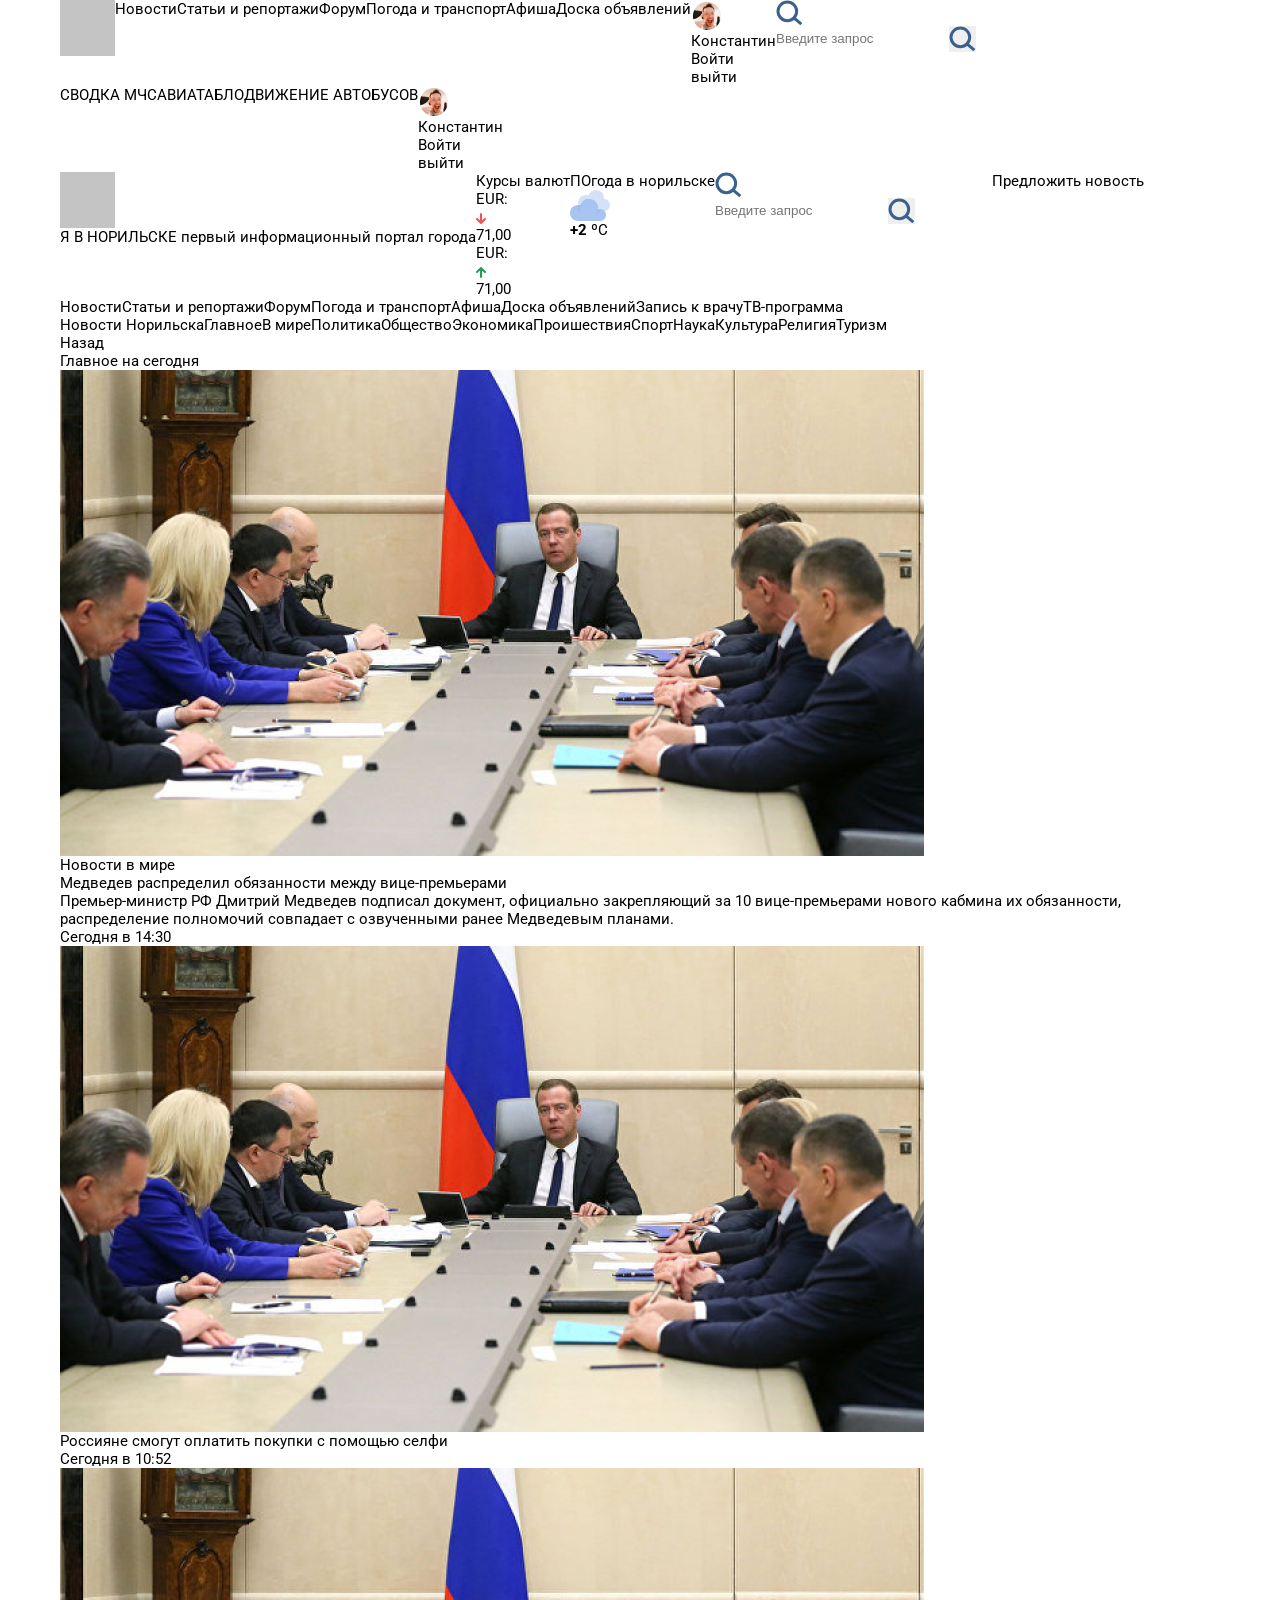
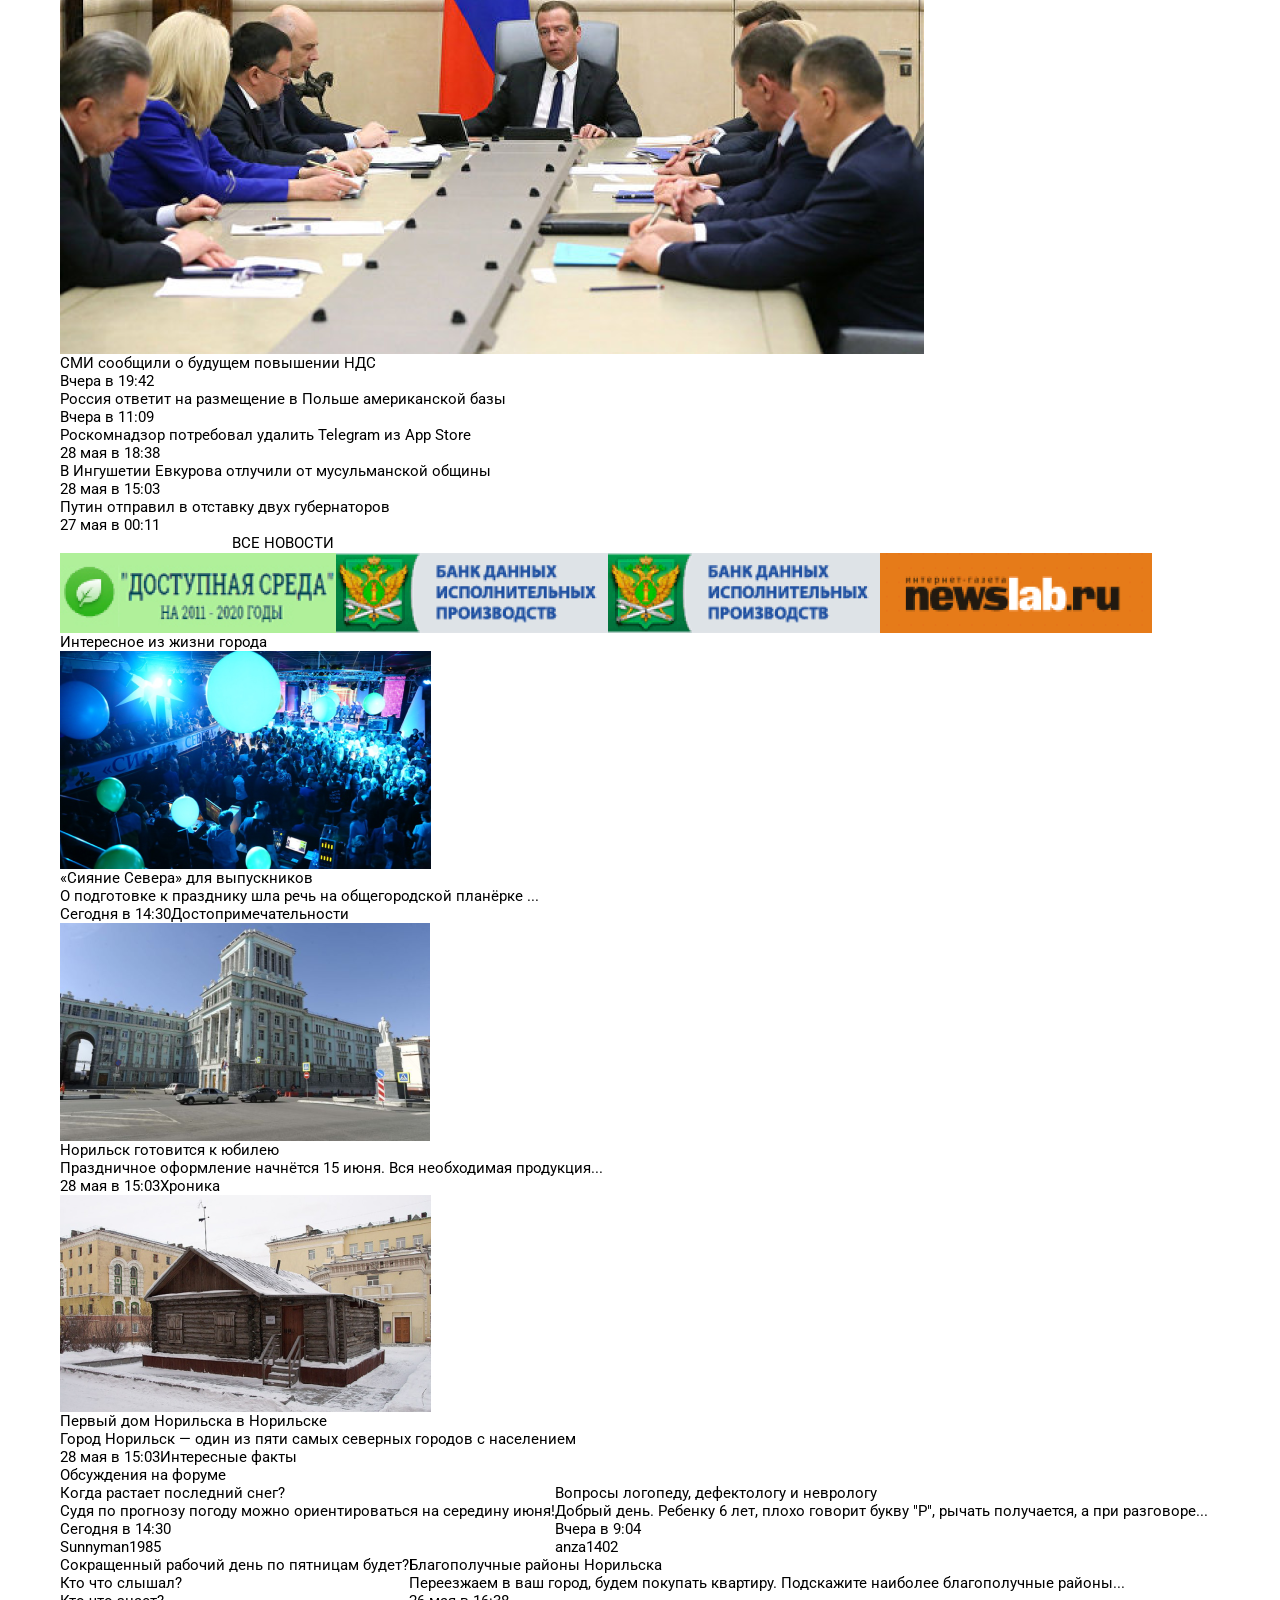
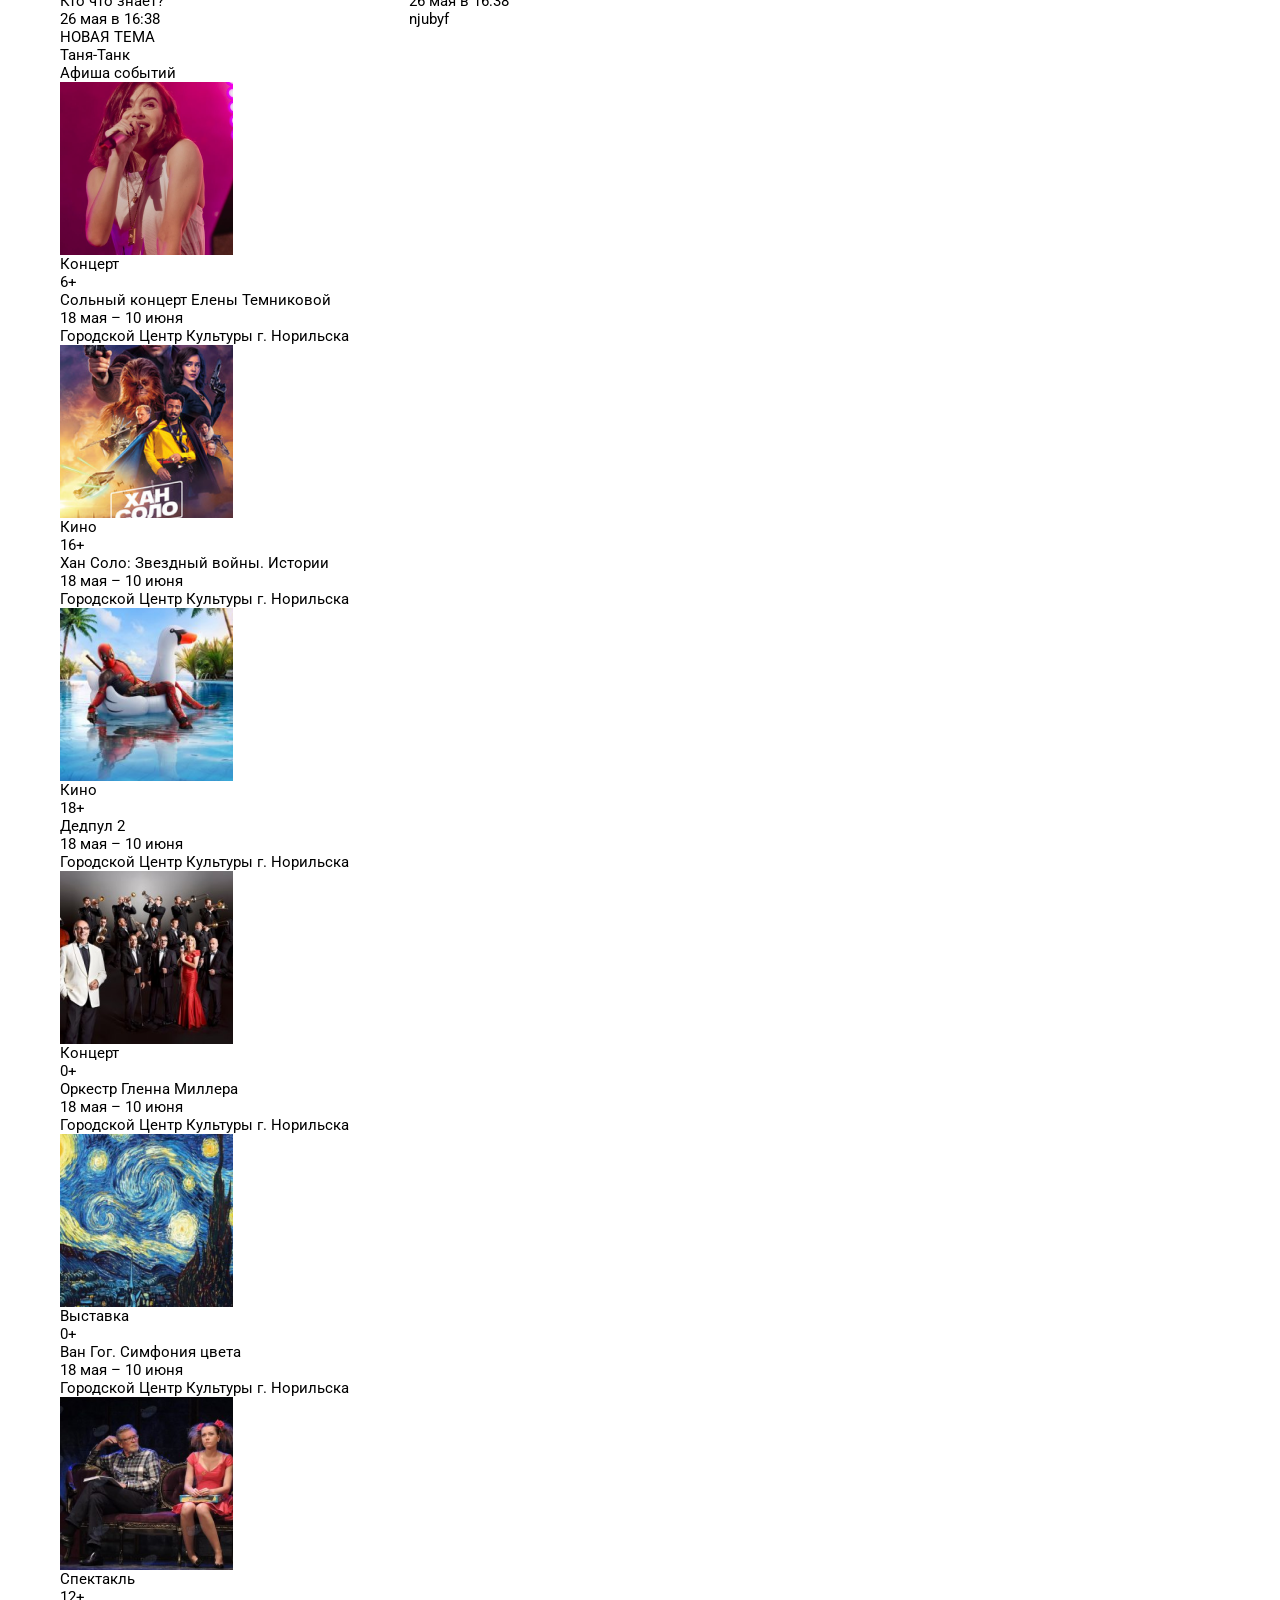
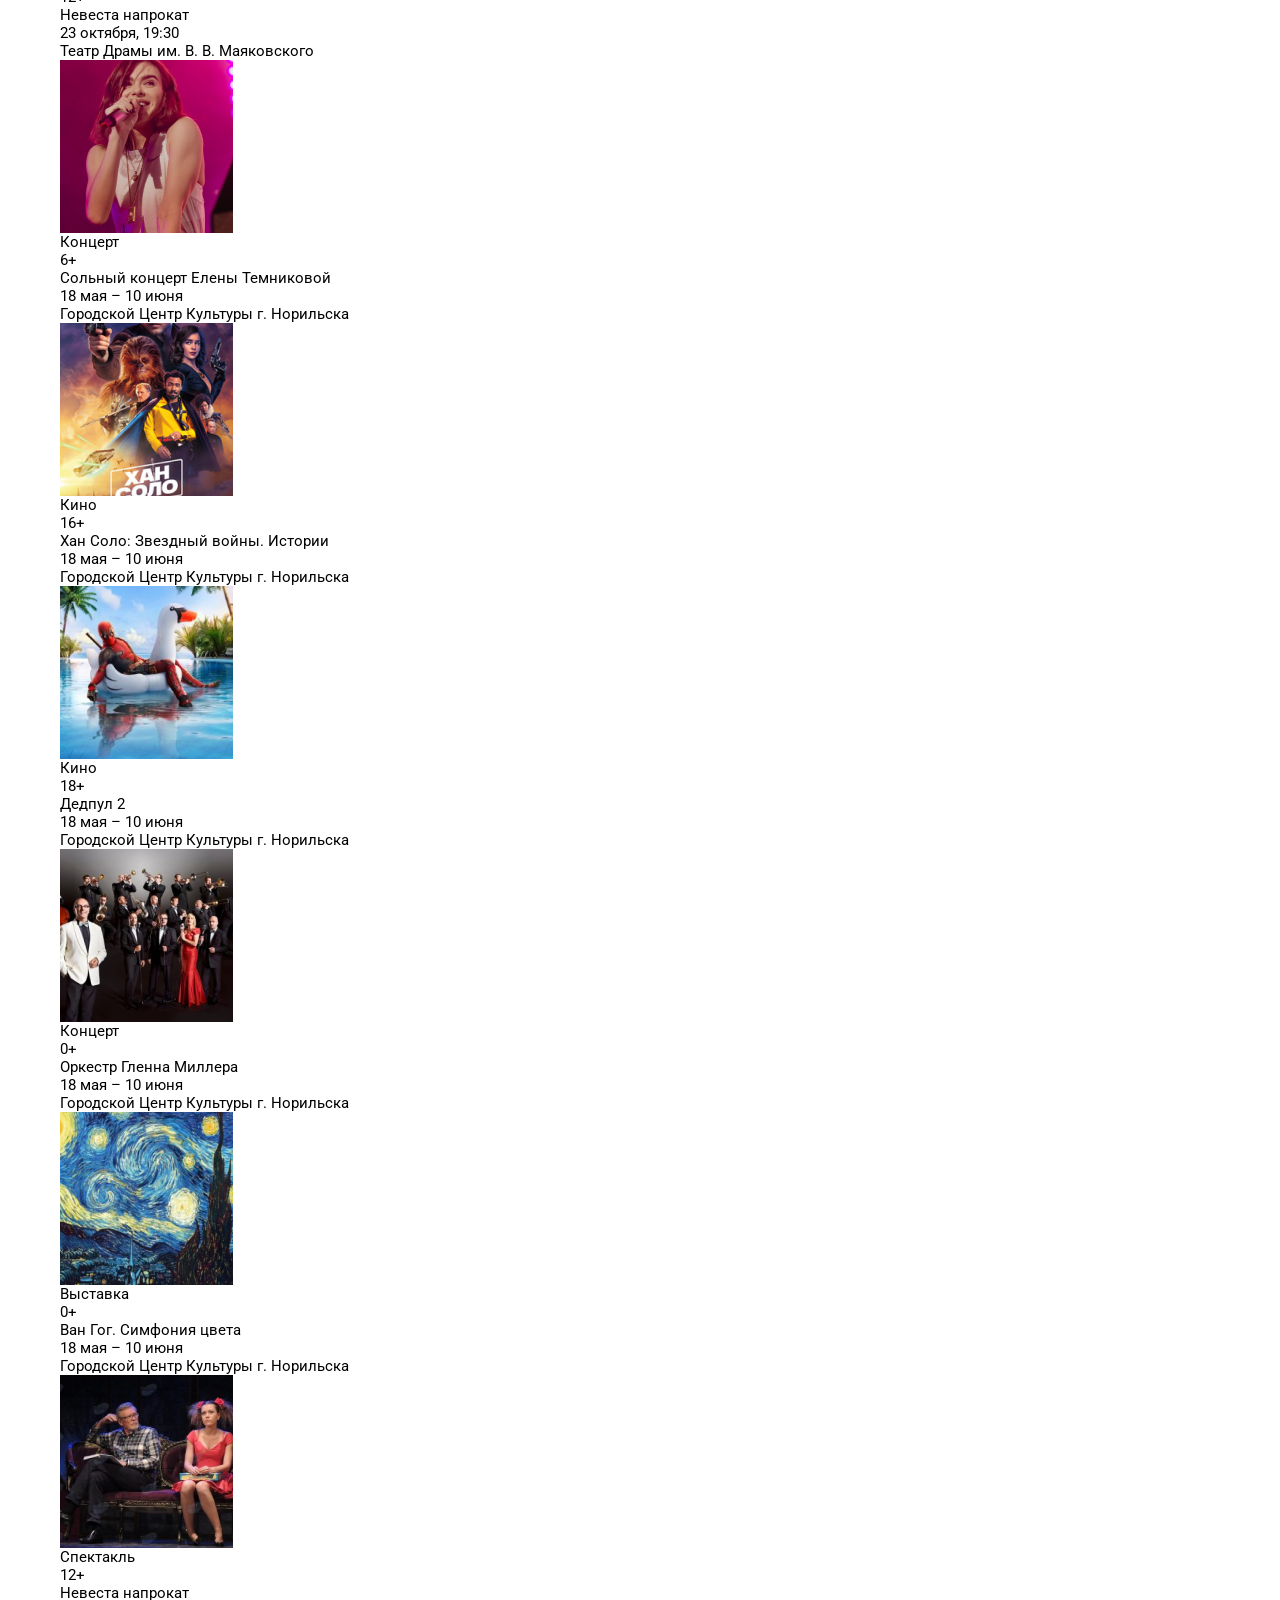
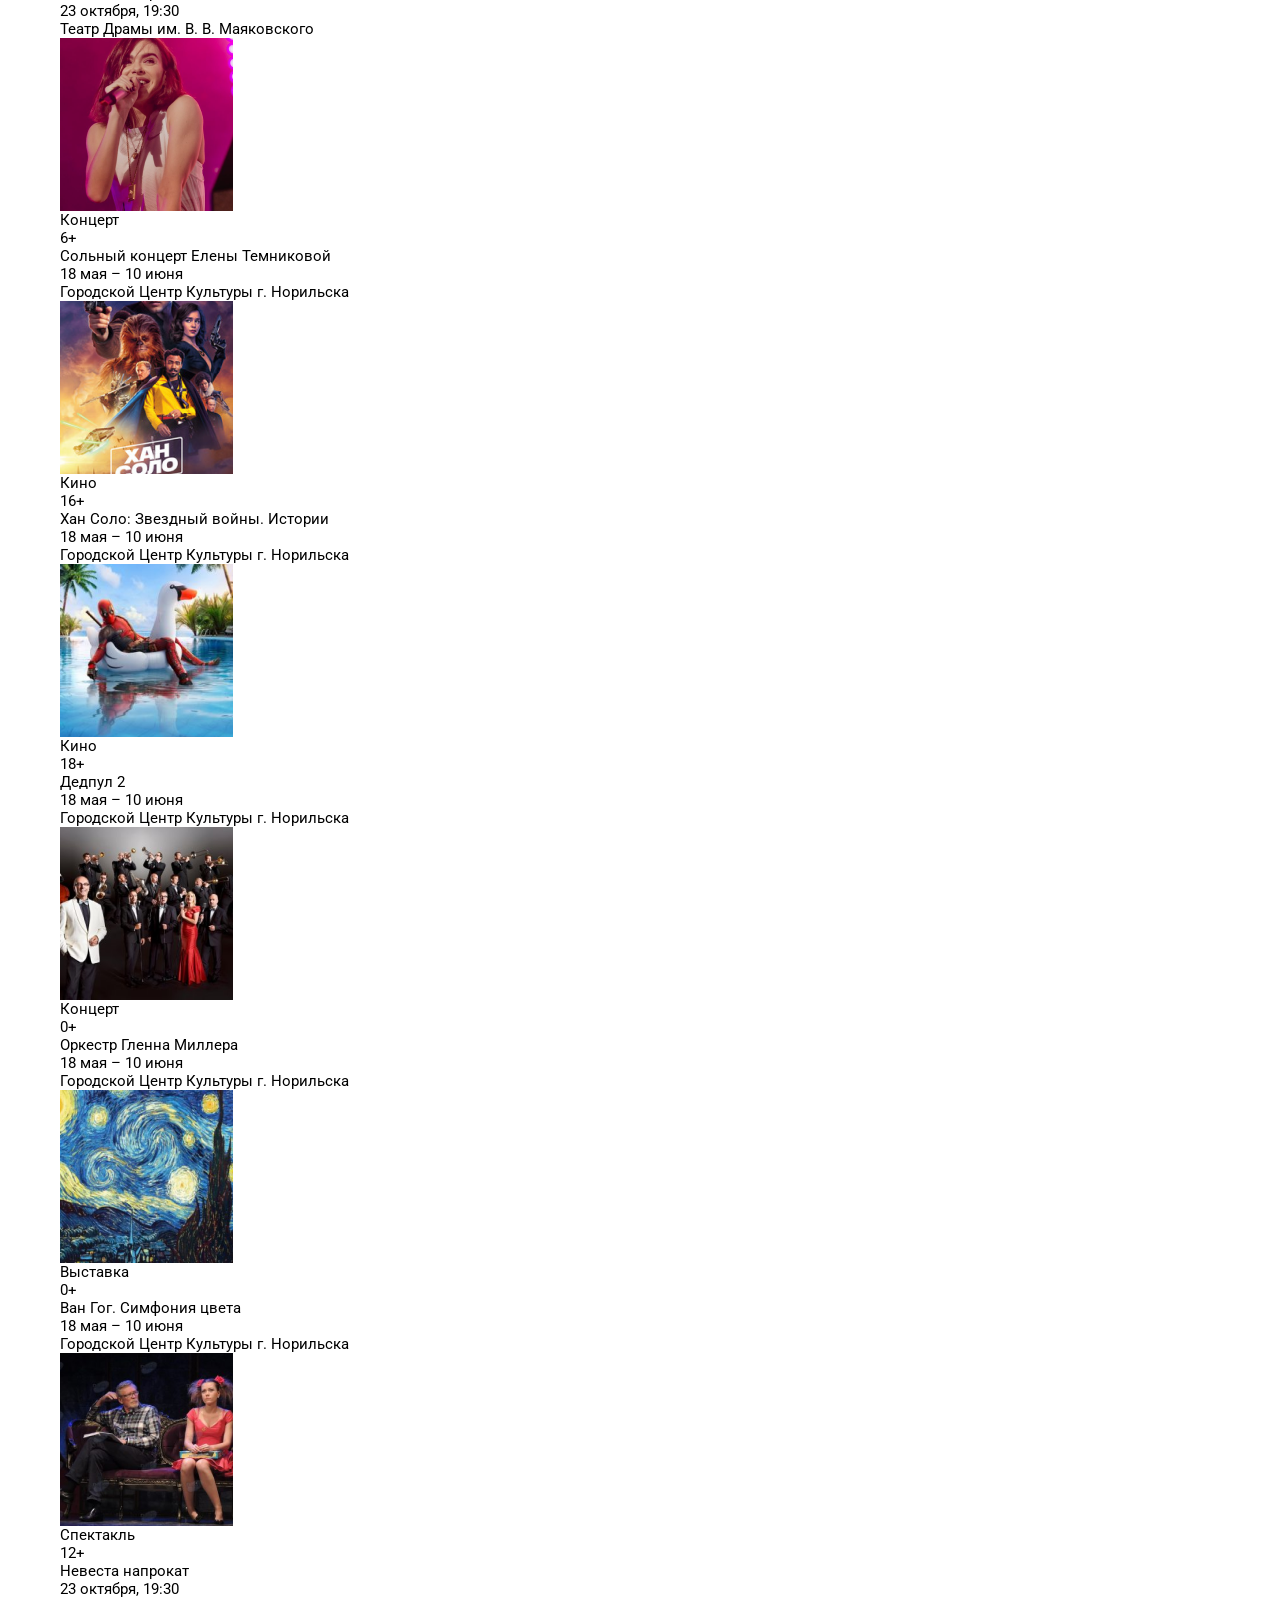
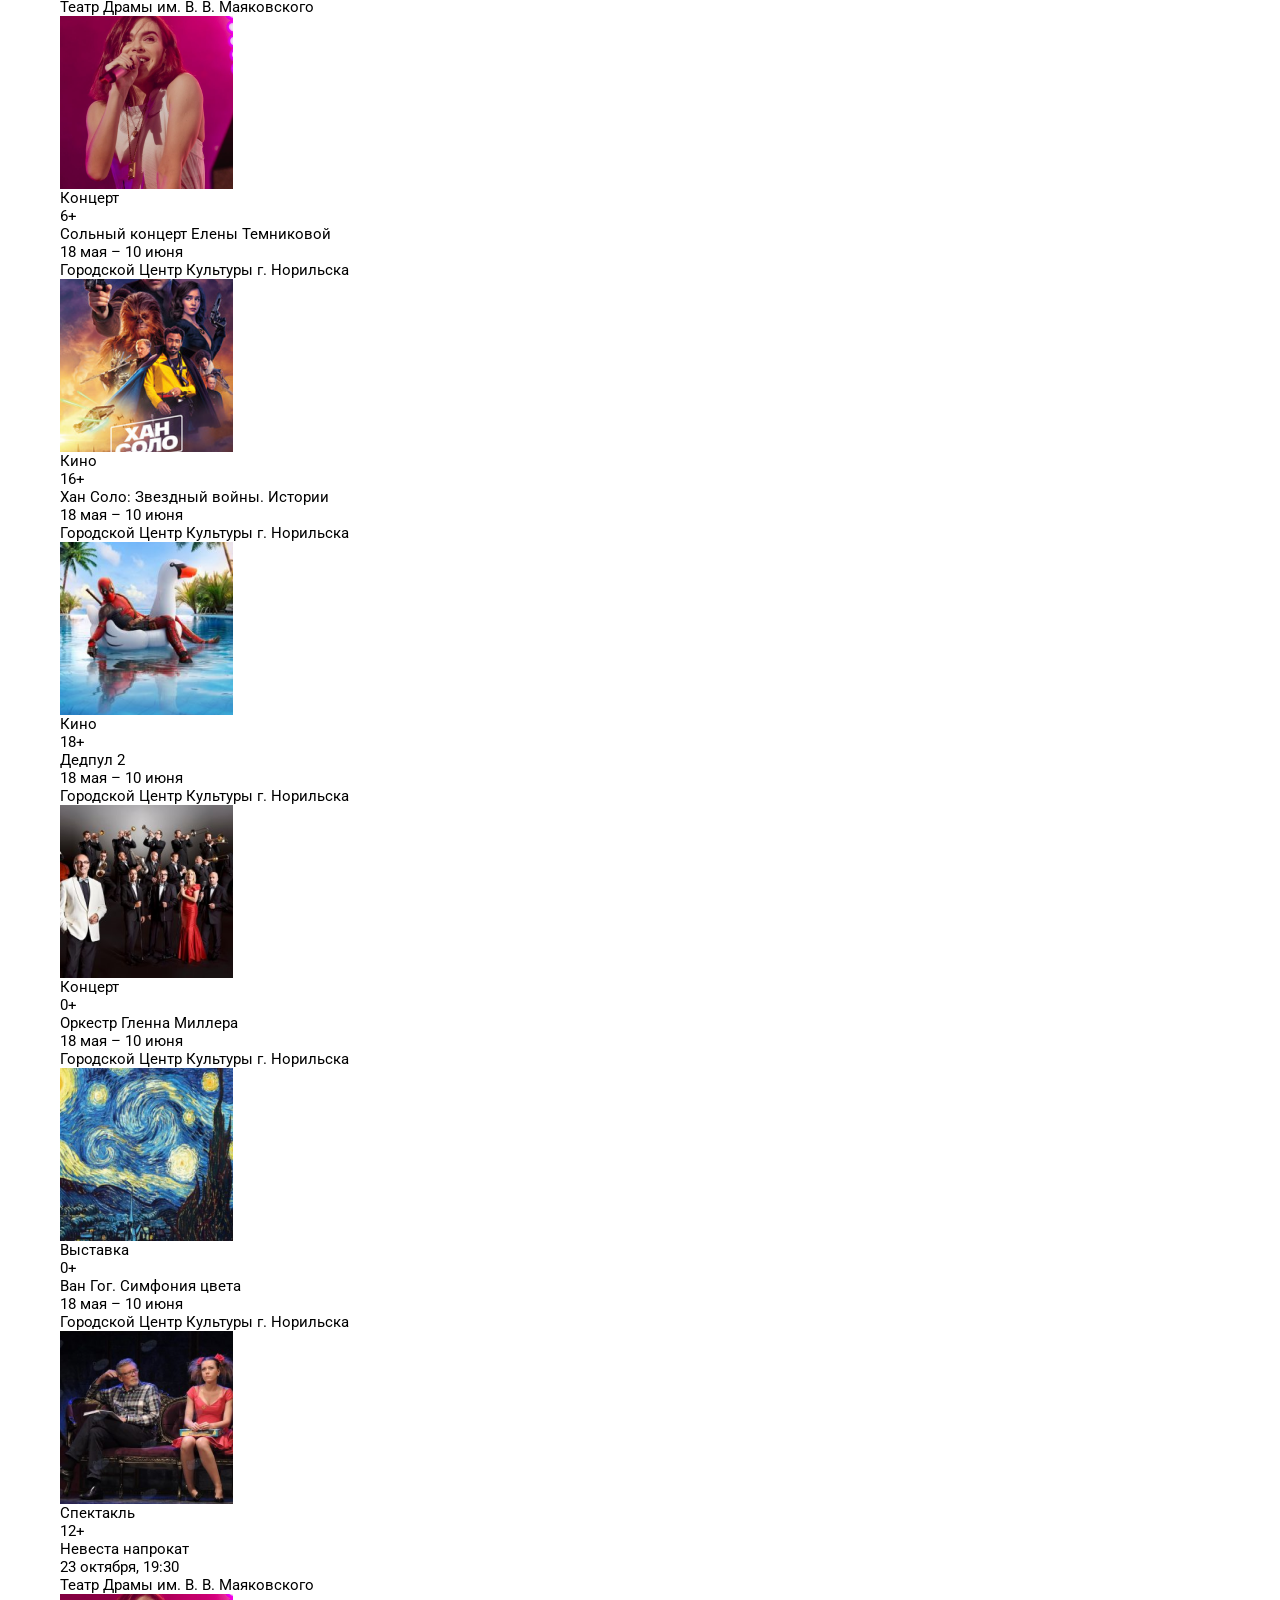
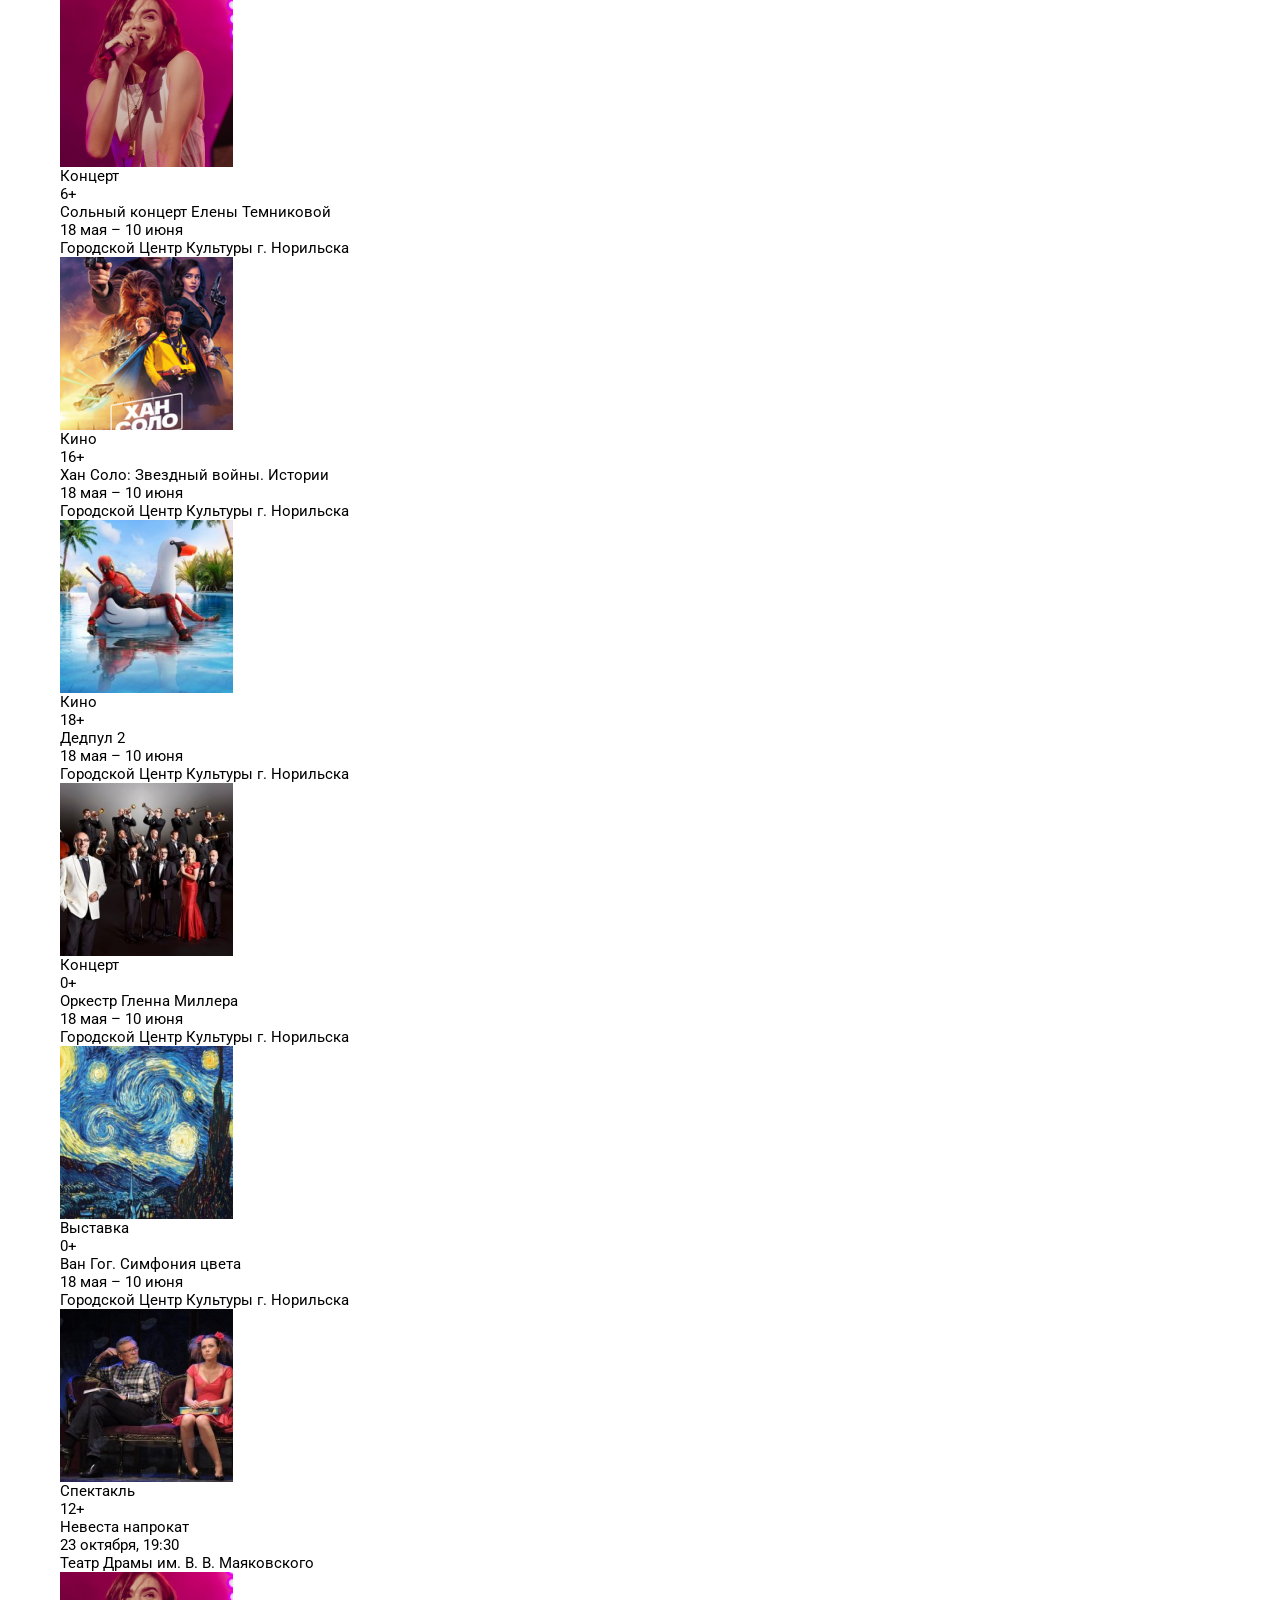
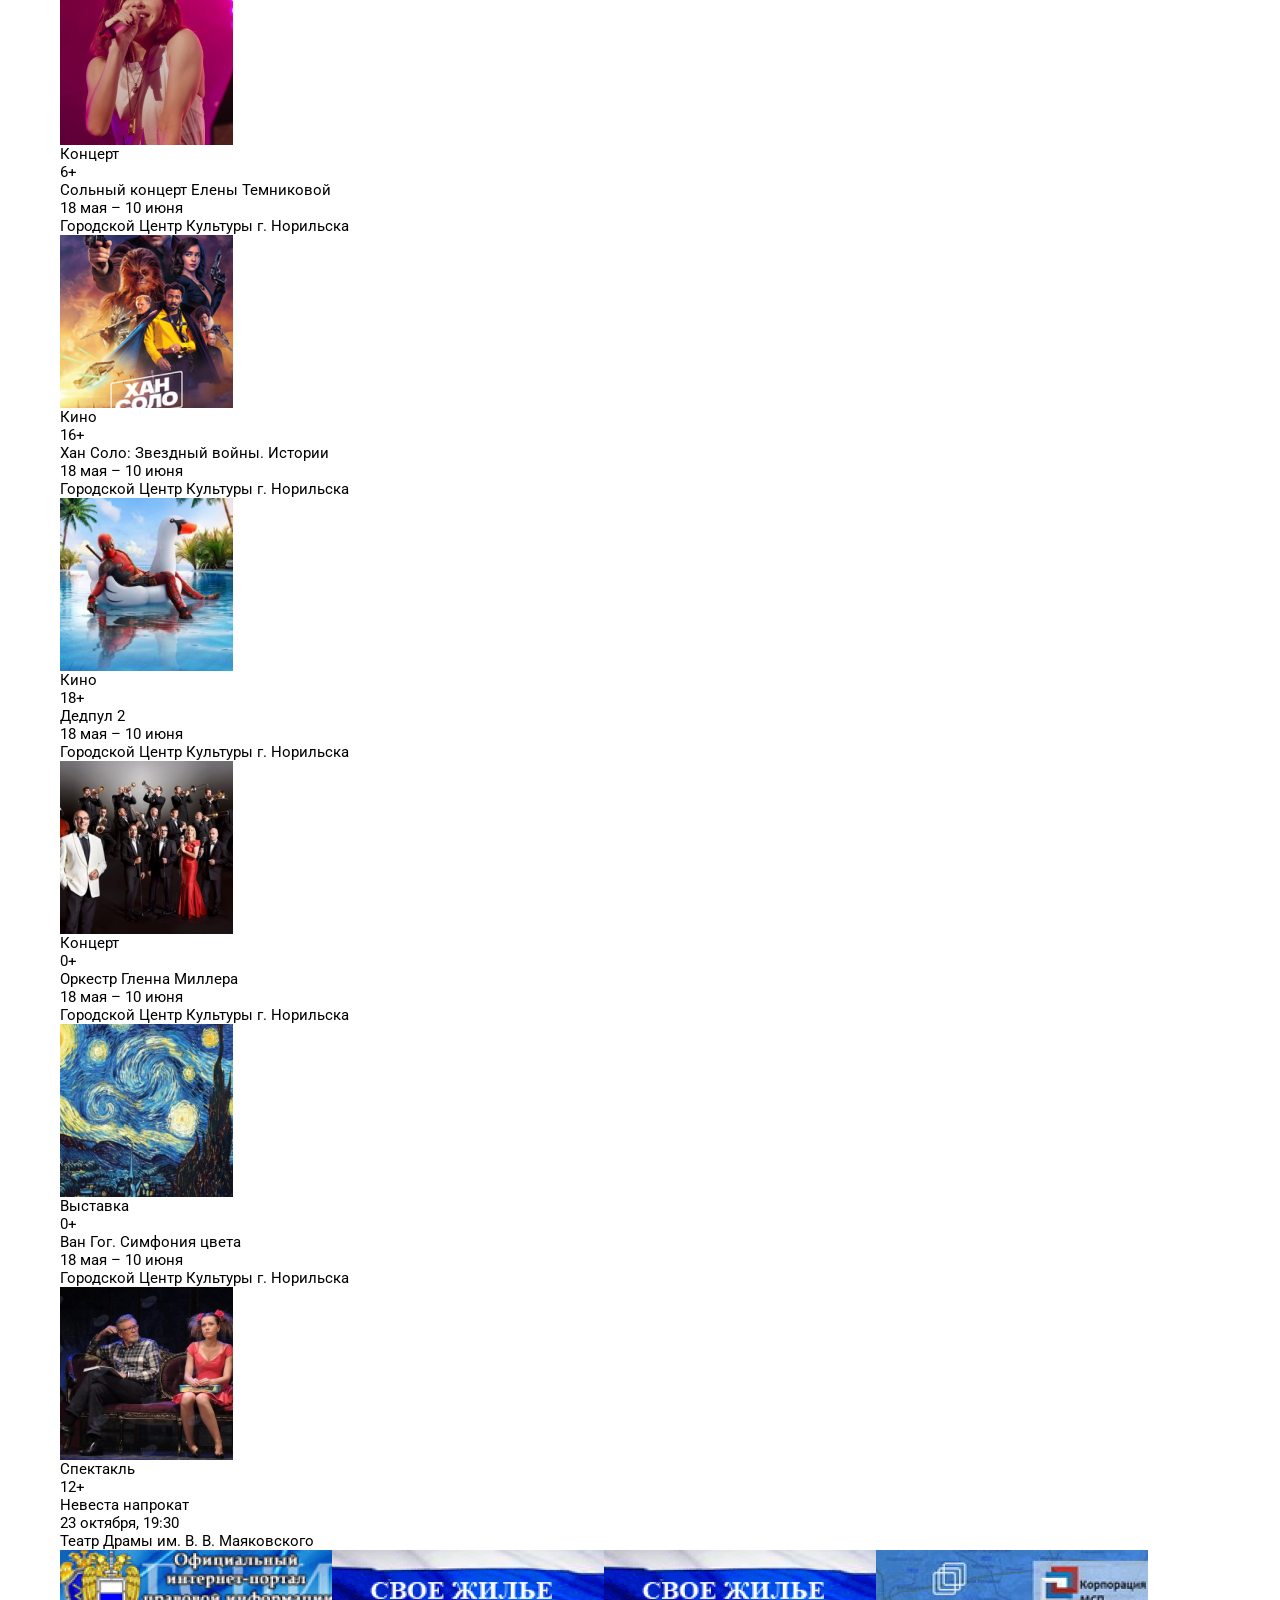
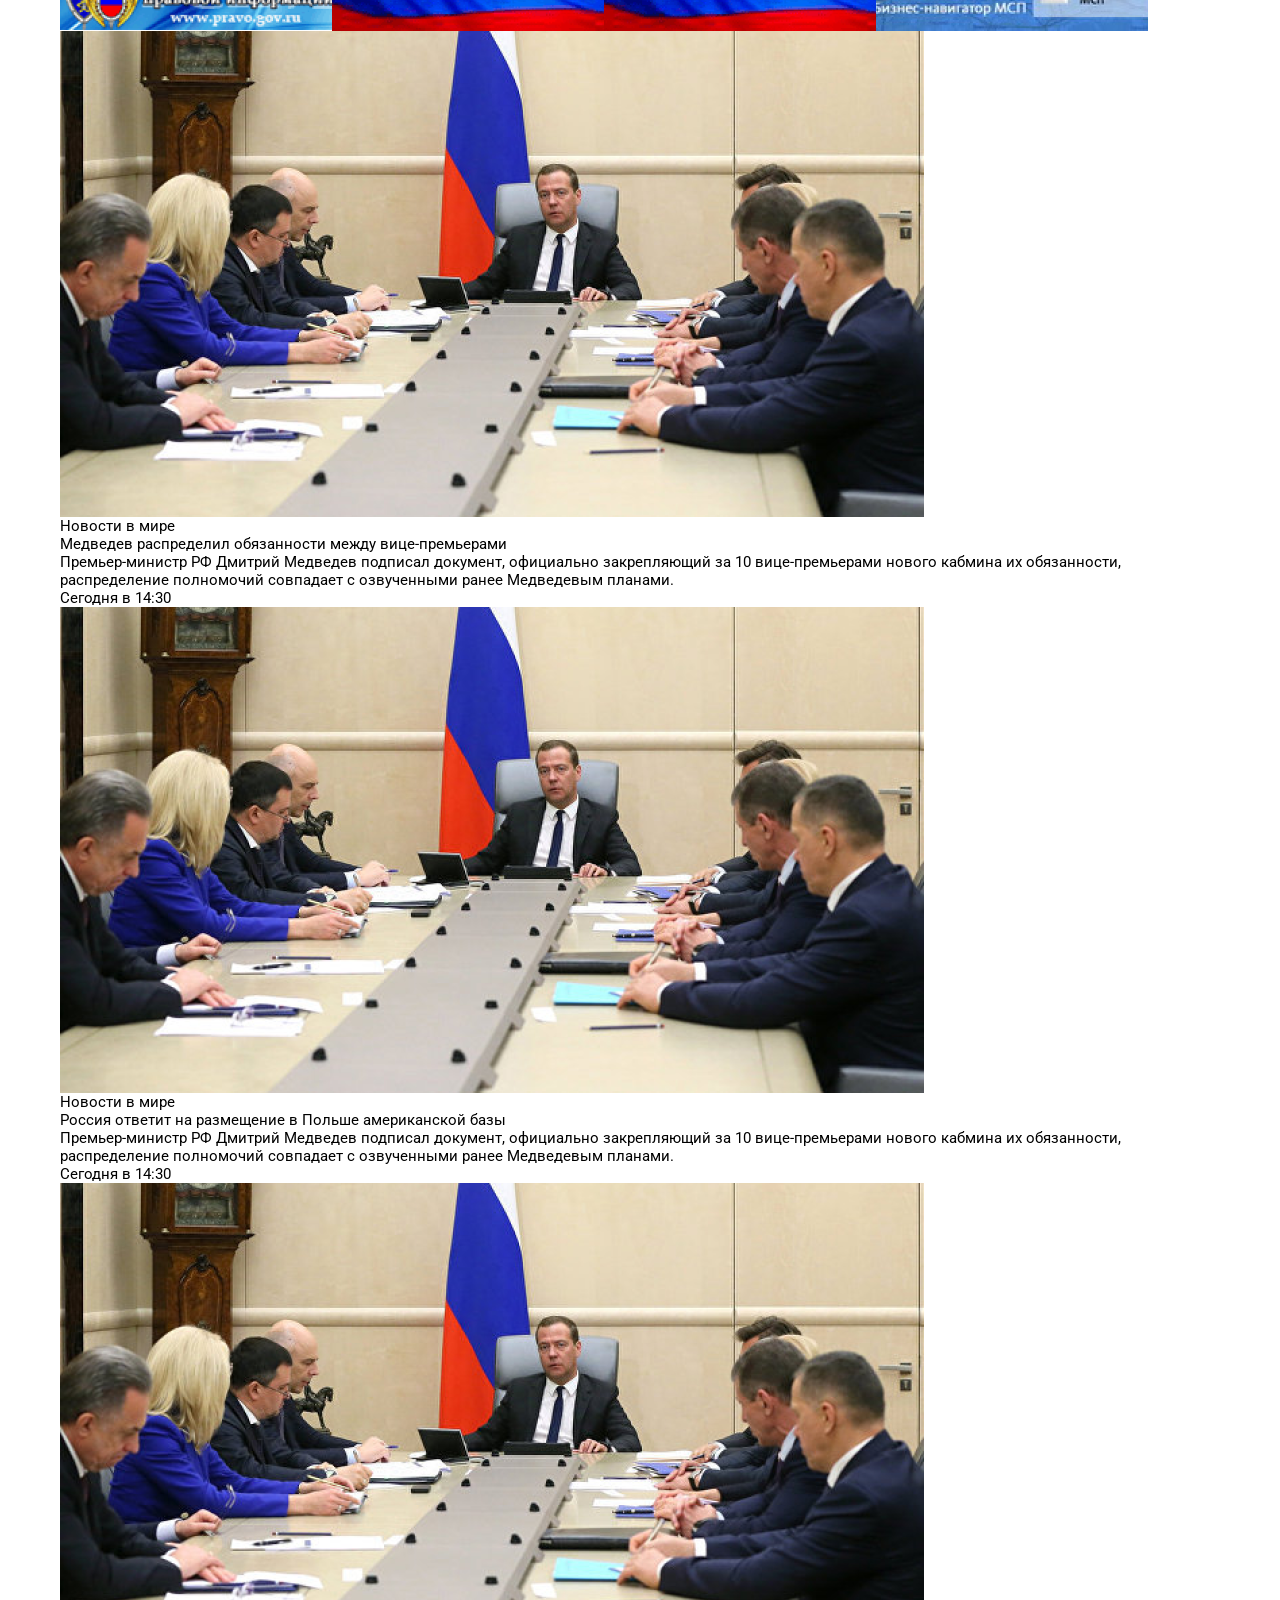
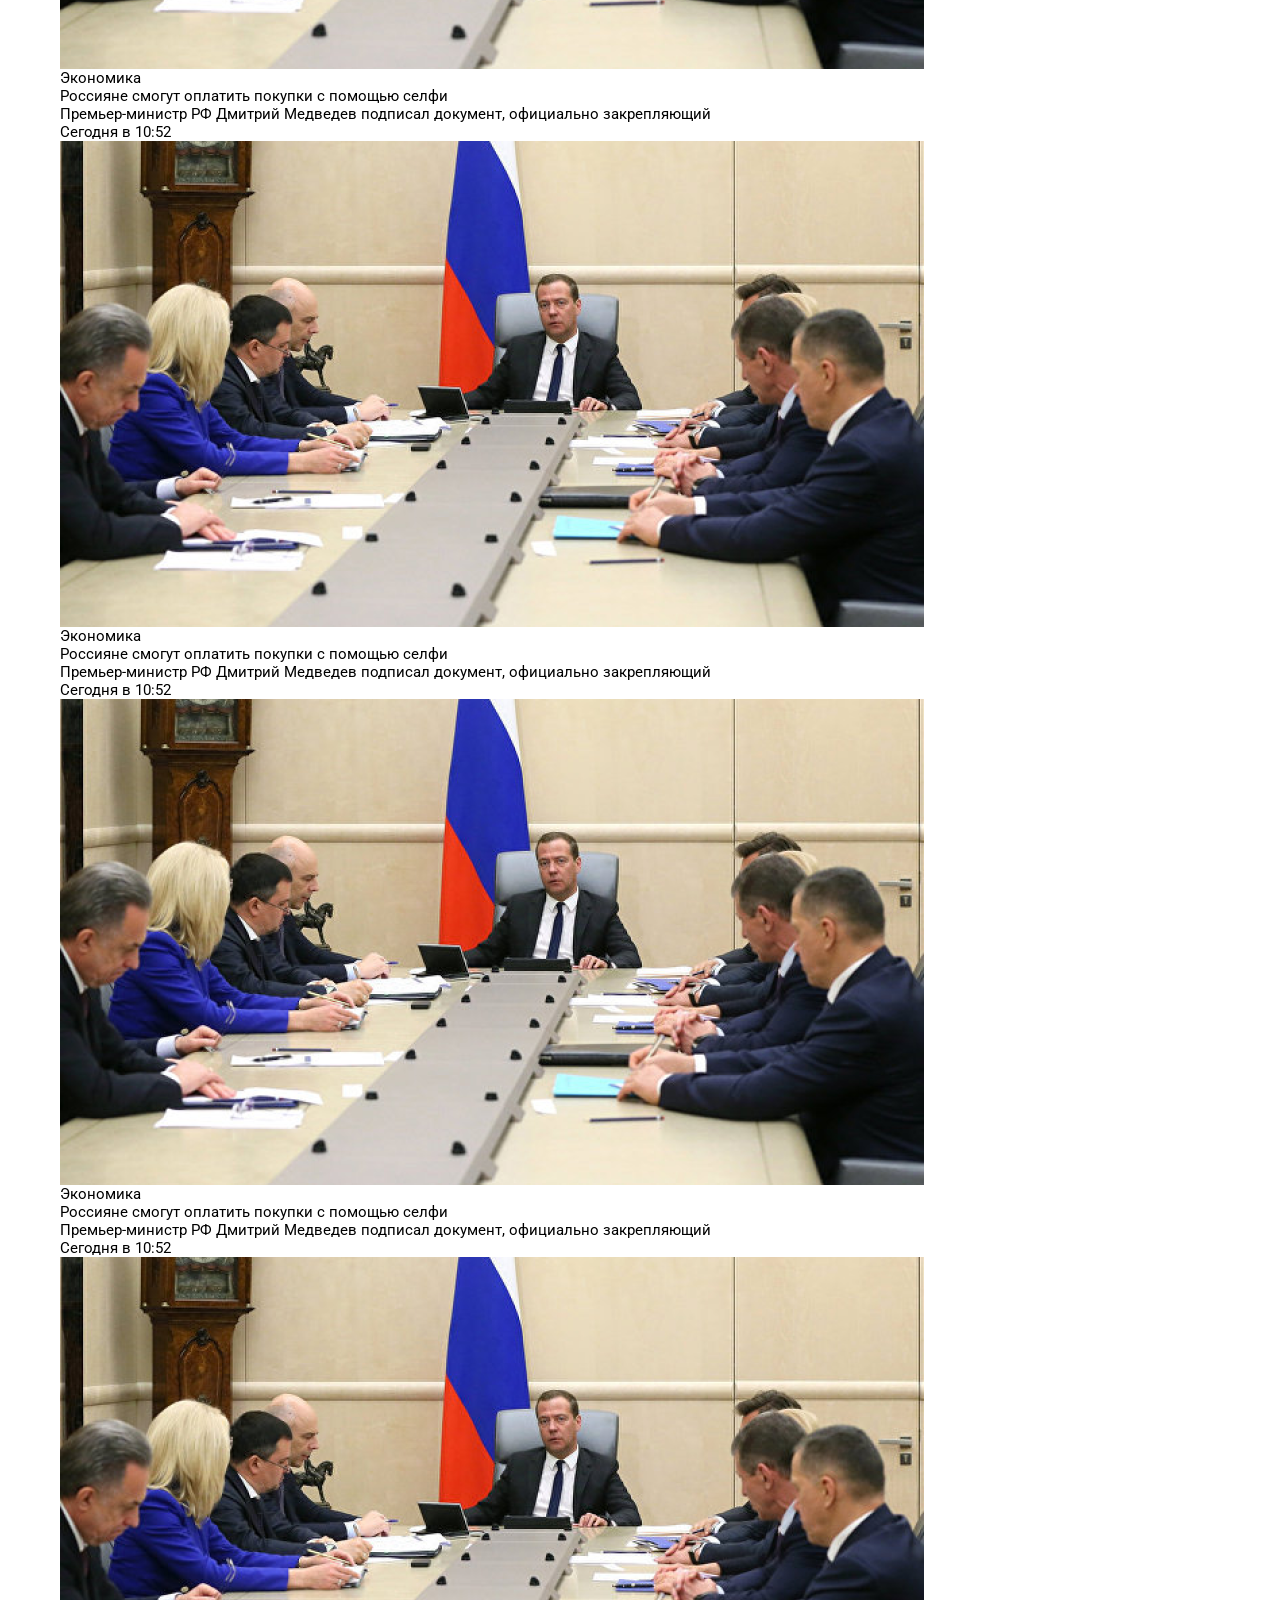
==== src/index.html @ 7061478c "text & images" ====
<!DOCTYPE html>
<html lang="ru">
<head>
	<meta charset="UTF-8">
	<title>Title</title>
	<meta name="viewport" content="initial-scale=1, maximum-scale=1" />
	<link rel="stylesheet" href="template/styles/css/style.css" />
	<link rel="stylesheet" href="template/styles/css/responsive.css" />
	<script src="template/scripts/libs.js"></script>
	<script src="template/scripts/common.js"></script>
	<!--[if lt IE 9]>
	<script>
		document.createElement('header');
		document.createElement('nav');
		document.createElement('main');
		document.createElement('section');
		document.createElement('article');
		document.createElement('aside');
		document.createElement('footer');
	</script>
	<![endif]-->
</head>
<body>

<div class="panel">
	<div class="case">
		<div class="panel__wrap row">
			<div class="panel__logo logo"><img src="upload/logo.png" alt="" class="logo__img"></div>
			<div class="panel__nav">
				<ul>
					<li><a href="">Новости</a></li>
					<li><a href="">Статьи и репортажи</a></li>
					<li><a href="">Форум</a></li>
					<li><a href="">Погода и транспорт</a></li>
					<li><a href="">Афиша</a></li>
					<li><a href="">Доска объявлений</a></li>
				</ul>
			</div>
			<div class="panel__auth auth">
				<div class="auth__img"><img src="upload/users/1.png" alt=""></div>
				<div class="auth__text">
					<div class="auth__name">Константин</div>
					<div class="auth__link auth__link_enter"><a href=""><span>Войти</span></a></div>
					<div class="auth__link auth__link_quit"><a href=""><span>выйти</span></a></div>
				</div>
			</div>
			<div class="panel__search search">
				<div class="search__btn-open"><svg class="icon icon-search" width="27" height="26" viewBox="0 0 27 26" fill="none" xmlns="http://www.w3.org/2000/svg"><path d="M23.3333 22.1667L15.9391 15.9269M15.9391 15.9269C17.6245 14.2384 18.6667 11.9076 18.6667 9.33333C18.6667 4.17868 14.488 0 9.33333 0C4.17868 0 0 4.17868 0 9.33333C0 14.488 4.17868 18.6667 9.33333 18.6667C11.9137 18.6667 14.2496 17.6195 15.9391 15.9269Z" transform="translate(2 2)" stroke="#3A608D" stroke-width="3"/></svg></div>
				<div class="search__wrap">
					<input type="text" class="search__input input" placeholder="Введите запрос">
					<button class="search__btn"><svg class="icon icon-search" width="27" height="26" viewBox="0 0 27 26" fill="none" xmlns="http://www.w3.org/2000/svg"><path d="M23.3333 22.1667L15.9391 15.9269M15.9391 15.9269C17.6245 14.2384 18.6667 11.9076 18.6667 9.33333C18.6667 4.17868 14.488 0 9.33333 0C4.17868 0 0 4.17868 0 9.33333C0 14.488 4.17868 18.6667 9.33333 18.6667C11.9137 18.6667 14.2496 17.6195 15.9391 15.9269Z" transform="translate(2 2)" stroke="#3A608D" stroke-width="3"/></svg></button>
				</div>
			</div>
		</div>
	</div>
</div>

<header class="header">
	<div class="header__top">
		<div class="case">
			<div class="header__top-wrap row">
				<div class="header__small-nav">
					<ul>
						<li><a href="">СВОДКА МЧС</a></li>
						<li><a href="">АВИАТАБЛО</a></li>
						<li><a href="">ДВИЖЕНИЕ АВТОБУСОВ</a></li>
					</ul>
				</div>
				<div class="header__auth auth">
					<div class="auth__img"><img src="upload/users/1.png" alt=""></div>
					<div class="auth__text">
						<div class="auth__name">Константин</div>
						<div class="auth__link auth__link_enter"><a href=""><span>Войти</span></a></div>
						<div class="auth__link auth__link_quit"><a href=""><span>выйти</span></a></div>
					</div>
				</div>
			</div>
		</div>
	</div>
	<div class="header__middle">
		<div class="case">
			<div class="header__mid-wrap row">
				<a href="" class="header__logo logo">
					<div class="logo__img"><img src="upload/logo.png" alt=""></div>
					<span class="logo__content">
						<span class="logo__title">Я В НОРИЛЬСКЕ</span>
						<span class="logo__desc">первый информационный портал города</span>
					</span>
				</a>
				<div class="header__rates rates">
					<div class="rates__title">Курсы валют</div>
					<div class="rates__list">
						<div class="rates__item">
							<div class="rates__name">EUR:</div>
							<div class="rates__status"><svg class="icon icon-arrow-down-red" width="10" height="11" viewBox="0 0 10 11" fill="none" xmlns="http://www.w3.org/2000/svg"><path d="M4 0V9M4 0L0 4M4 0L8 4" transform="translate(1 10) scale(1 -1)" stroke="#EF5252" stroke-width="2" stroke-linecap="round" stroke-linejoin="round"/></svg></div>
							<div class="rates__count">71,00</div>
						</div>
						<div class="rates__item">
							<div class="rates__name">EUR:</div>
							<div class="rates__status"><svg class="icon icon-arrow-up-green" width="10" height="11" viewBox="0 0 10 11" fill="none" xmlns="http://www.w3.org/2000/svg"><path d="M4 0V9M4 0L0 4M4 0L8 4" transform="translate(1 1)" stroke="#259C5C" stroke-width="2" stroke-linecap="round" stroke-linejoin="round"/></svg></div>
							<div class="rates__count">71,00</div>
						</div>
					</div>
				</div>
				<div class="header__weather weather">
					<div class="weather__title">ПОгода в норильске</div>
					<div class="weather__wrap">
						<div class="weather__img"><img src="upload/weather/cloudy.png" alt=""></div>
						<div class="weather__count"><strong>+2 </strong><span>ºС</span></div>
					</div>
				</div>
				<div class="header__search search">
					<div class="search__btn-open"><svg class="icon icon-search" width="27" height="26" viewBox="0 0 27 26" fill="none" xmlns="http://www.w3.org/2000/svg"><path d="M23.3333 22.1667L15.9391 15.9269M15.9391 15.9269C17.6245 14.2384 18.6667 11.9076 18.6667 9.33333C18.6667 4.17868 14.488 0 9.33333 0C4.17868 0 0 4.17868 0 9.33333C0 14.488 4.17868 18.6667 9.33333 18.6667C11.9137 18.6667 14.2496 17.6195 15.9391 15.9269Z" transform="translate(2 2)" stroke="#3A608D" stroke-width="3"/></svg></div>
					<div class="search__wrap">
						<input type="text" class="search__input input" placeholder="Введите запрос">
						<button class="search__btn"><svg class="icon icon-search" width="27" height="26" viewBox="0 0 27 26" fill="none" xmlns="http://www.w3.org/2000/svg"><path d="M23.3333 22.1667L15.9391 15.9269M15.9391 15.9269C17.6245 14.2384 18.6667 11.9076 18.6667 9.33333C18.6667 4.17868 14.488 0 9.33333 0C4.17868 0 0 4.17868 0 9.33333C0 14.488 4.17868 18.6667 9.33333 18.6667C11.9137 18.6667 14.2496 17.6195 15.9391 15.9269Z" transform="translate(2 2)" stroke="#3A608D" stroke-width="3"/></svg></button>
					</div>
				</div>
				<a href="" class="header__suggest btn btn_border-color">Предложить новость</a>
			</div>
		</div>
	</div>
	<div class="header__bottom">
		<div class="header__nav">
			<div class="case">
				<ul>
					<li><a href="">Новости</a></li>
					<li><a href="">Статьи и репортажи</a></li>
					<li><a href="">Форум</a></li>
					<li><a href="">Погода и транспорт</a></li>
					<li><a href="">Афиша</a></li>
					<li><a href="">Доска объявлений</a></li>
					<li><a href="">Запись к врачу</a></li>
					<li><a href="">ТВ-программа</a></li>
				</ul>
			</div>
		</div>
		<div class="header__nav">
			<div class="case">
				<ul>
					<li><a href="">Новости Норильска</a></li>
					<li><a href="">Главное</a></li>
					<li><a href="">В мире</a></li>
					<li class="selected"><a href="">Политика</a></li>
					<li><a href="">Общество</a></li>
					<li><a href="">Экономика</a></li>
					<li><a href="">Проишествия</a></li>
					<li><a href="">Спорт</a></li>
					<li><a href="">Наука</a></li>
					<li class="link-more">
						<a href=""></a>
						<ul>
							<li><a href="">Культура</a></li>
							<li><a href="">Религия</a></li>
							<li><a href="">Туризм</a></li>
						</ul>
					</li>
				</ul>
			</div>
		</div>
	</div>
</header>

<main class="main">
	<div class="return">
		<div class="case">
			<div class="return__link"><a href=""><span>Назад</span></a></div>
		</div>
	</div>
	<div class="main-title">
		<div class="case">
			<div class="main-title__wrap title"><h1>Главное на сегодня</h1><span class="round"></span></div>
		</div>
	</div>
	<div class="now">
		<div class="case">
			<div class="now__wrap row">
				<div class="now__left">
					<div class="now__item now__item_big article article_big article_vertical">
						<div class="article__img"><img src="upload/image.png" alt=""></div>
						<div class="article__content">
							<div class="article__labels">
								<ul>
									<li><a href="">Новости в мире</a></li>
								</ul>
							</div> 
							<div class="article__title"><a href="">Медведев распределил обязанности между вице-премьерами</a></div>
							<div class="article__text">Премьер-министр РФ Дмитрий Медведев подписал документ, официально закрепляющий за 10 вице-премьерами нового кабмина их обязанности, распределение полномочий совпадает с озвученными ранее Медведевым планами.</div>
							<div class="article__date">Сегодня в 14:30</div>
						</div>
					</div>
				</div>
				<div class="now__right row">
					<div class="now__imgslist">
						<div class="now__item now__item_small article article_small article_vertical">
						<div class="article__img"><img src="upload/image.png" alt=""></div>
						<div class="article__content">
							<div class="article__title"><a href="">Россияне смогут оплатить покупки с помощью селфи</a></div>
							<div class="article__date">Сегодня в 10:52</div>
						</div>
					</div>
					<div class="now__item now__item_small article article_small article_vertical">
						<div class="article__img"><img src="upload/image.png" alt=""></div>
						<div class="article__content"> 
							<div class="article__title"><a href="">СМИ сообщили о будущем повышении НДС</a></div>
							<div class="article__date">Вчера в 19:42</div>
						</div>
					</div>
					</div>
					<div class="now__textlist">
						<div class="now__textlist-wrap">
							<div class="textarticle">
								<div class="textarticle__title"><a href="">Россия ответит на размещение в Польше американской базы</a></div>
								<div class="textarticle__date">Вчера в 11:09</div>
							</div>
							<div class="textarticle">
								<div class="textarticle__title"><a href="">Роскомнадзор потребовал удалить Telegram из App Store</a></div>
								<div class="textarticle__date">28 мая в 18:38</div>
							</div>
							<div class="textarticle">
								<div class="textarticle__title"><a href="">В Ингушетии Евкурова отлучили от мусульманской общины</a></div>
								<div class="textarticle__date">28 мая в 15:03</div>
							</div>
							<div class="textarticle">
								<div class="textarticle__title"><a href="">Путин отправил в отставку двух губернаторов</a></div>
								<div class="textarticle__date">27 мая в 00:11</div>
							</div>
						</div>
						<a href="" class="now__all-news btn btn_border-color">ВСЕ НОВОСТИ</a>
					</div>
				</div>
			</div>
		</div>
	</div>
	<div class="bannes bannes_top">
		<div class="case">
			<ul>
				<li><a href=""><img src="upload/banners/1.png" alt=""></a></li>
				<li><a href=""><img src="upload/banners/2.png" alt=""></a></li>
				<li><a href=""><img src="upload/banners/2.png" alt=""></a></li>
				<li><a href=""><img src="upload/banners/3.png" alt=""></a></li>
			</ul>
		</div>
	</div>
	<div class="interesting">
		<div class="case">
			<div class="interesting__title title"><span>Интересное из жизни города</span><div class="round"></div></div>
			<div class="interesting__list">
				<div class="interesting__item">
					<div class="interesting__img"><img src="upload/intresting/1.png" alt=""></div>
					<div class="interesting__content">
						<div class="interesting__subtitle"><a href="">«Сияние Севера» для выпускников</a></div>
						<div class="interesting__text">О подготовке к празднику шла речь на общегородской планёрке ...</div>
						<div class="interesting__data row">
							<div class="interesting__date">Сегодня в 14:30</div>
							<div class="interesting__label"><a href="">Достопримечательности</a></div>
						</div>
					</div>
				</div>
				<div class="interesting__item">
					<div class="interesting__img"><img src="upload/intresting/2.png" alt=""></div>
					<div class="interesting__content">
						<div class="interesting__subtitle"><a href="">Норильск готовится к юбилею</a></div>
						<div class="interesting__text">Праздничное оформление начнётся 15 июня. Вся необходимая продукция...</div>
						<div class="interesting__data row">
							<div class="interesting__date">28 мая в 15:03</div>
							<div class="interesting__label"><a href="">Хроника</a></div>
						</div>
					</div>
				</div>
				<div class="interesting__item">
					<div class="interesting__img"><img src="upload/intresting/3.png" alt=""></div>
					<div class="interesting__content">
						<div class="interesting__subtitle"><a href="">Первый дом Норильска в Норильске</a></div>
						<div class="interesting__text">Город Норильск — один из пяти самых северных городов с населением</div>
						<div class="interesting__data row">
							<div class="interesting__date">28 мая в 15:03</div>
							<div class="interesting__label"><a href="">Интересные факты</a></div>
						</div>
					</div>
				</div>
			</div>
		</div>
	</div>
	<div class="discussion">
		<div class="case">
			<div class="discussion__title title"><span>Обсуждения на форуме</span><div class="round"></div></div>
			<div class="discussion__list row">
				<div class="discussion__item">
					<div class="discussion__wrap">
						<div class="discussion__subtitle">Когда растает последний снег?</div>
						<div class="discussion__text">Судя по прогнозу погоду можно ориентироваться на середину июня!</div>
						<div class="discussion__data">
							<div class="discussion__date">Сегодня в 14:30</div>
						</div>
					</div>
					<div class="discussion__user">Sunnyman1985</div>
				</div>
				<div class="discussion__item">
					<div class="discussion__wrap">
						<div class="discussion__subtitle">Вопросы логопеду, дефектологу и неврологу</div>
						<div class="discussion__text">Добрый день. Ребенку 6 лет, плохо говорит букву "Р", рычать получается, а при разговоре...</div>
						<div class="discussion__data">
							<div class="discussion__date">Вчера в 9:04</div>
						</div>
					</div>
					<div class="discussion__user">anza1402</div>
				</div>
				<div class="discussion__item">
					<div class="discussion__wrap">
						<div class="discussion__subtitle">Сокращенный рабочий день по пятницам будет?</div>
						<div class="discussion__text">Кто что слышал? <br>Кто что знает?</div>
						<div class="discussion__data">
							<div class="discussion__date">26 мая в 16:38</div>
							<div class="discussion__label">НОВАЯ ТЕМА</div>
						</div>
					</div>
					<div class="discussion__user">Таня-Танк</div>
				</div>
				<div class="discussion__item">
					<div class="discussion__wrap">
						<div class="discussion__subtitle">Благополучные районы Норильска</div>
						<div class="discussion__text">Переезжаем в ваш город, будем покупать квартиру. Подскажите наиболее благополучные районы...</div>
						<div class="discussion__data">
							<div class="discussion__date">26 мая в 16:38</div>
						</div>
					</div>
					<div class="discussion__user">njubyf</div>
				</div>
			</div>
		</div>
	</div>
	<div class="afisha">
		<div class="case">
			<div class="afisha__title title"><span>Афиша событий</span><div class="round"></div></div>
			<div class="afisha__list">
				<div class="afisha__item afisha__item_pink">
					<div class="afisha__head">
						<div class="afisha__img"><img src="upload/events/1.png" alt=""></div>
						<div class="afisha__data">
							<div class="afisha__type">Концерт</div>
							<div class="afisha__age">6+</div>
						</div>
					</div>
					<div class="afisha__body">
						<div class="afisha__subtitle"><a href="">Cольный концерт Елены Темниковой</a></div>
						<div class="afisha__date">18 мая – 10 июня</div>
						<div class="afisha__desc">Городской Центр Культуры г. Норильска</div>
					</div>
				</div>
				<div class="afisha__item afisha__item_puple">
					<div class="afisha__head">
						<div class="afisha__img"><img src="upload/events/2.png" alt=""></div>
						<div class="afisha__data">
							<div class="afisha__type">Кино</div>
							<div class="afisha__age">16+</div>
						</div>
					</div>
					<div class="afisha__body">
						<div class="afisha__subtitle"><a href="">Хан Соло: Звездный войны. Истории</a></div>
						<div class="afisha__date">18 мая – 10 июня</div>
						<div class="afisha__desc">Городской Центр Культуры г. Норильска</div>
					</div>
				</div>
				<div class="afisha__item afisha__item_puple">
					<div class="afisha__head">
						<div class="afisha__img"><img src="upload/events/3.png" alt=""></div>
						<div class="afisha__data">
							<div class="afisha__type">Кино</div>
							<div class="afisha__age">18+</div>
						</div>
					</div>
					<div class="afisha__body">
						<div class="afisha__subtitle"><a href="">Дедпул 2</a></div>
						<div class="afisha__date">18 мая – 10 июня</div>
						<div class="afisha__desc">Городской Центр Культуры г. Норильска</div>
					</div>
				</div>
				<div class="afisha__item afisha__item_pink">
					<div class="afisha__head">
						<div class="afisha__img"><img src="upload/events/4.png" alt=""></div>
						<div class="afisha__data">
							<div class="afisha__type">Концерт</div>
							<div class="afisha__age">0+</div>
						</div>
					</div>
					<div class="afisha__body">
						<div class="afisha__subtitle"><a href="">Оркестр Гленна Миллера</a></div>
						<div class="afisha__date">18 мая – 10 июня</div>
						<div class="afisha__desc">Городской Центр Культуры г. Норильска</div>
					</div>
				</div>
				<div class="afisha__item afisha__item_blue">
					<div class="afisha__head">
						<div class="afisha__img"><img src="upload/events/5.png" alt=""></div>
						<div class="afisha__data">
							<div class="afisha__type">Выставка</div>
							<div class="afisha__age">0+</div>
						</div>
					</div>
					<div class="afisha__body">
						<div class="afisha__subtitle"><a href="">Ван Гог. Симфония цвета</a></div>
						<div class="afisha__date">18 мая – 10 июня</div>
						<div class="afisha__desc">Городской Центр Культуры г. Норильска</div>
					</div>
				</div>
				<div class="afisha__item afisha__item_green">
					<div class="afisha__head">
						<div class="afisha__img"><img src="upload/events/6.png" alt=""></div>
						<div class="afisha__data">
							<div class="afisha__type">Спектакль</div>
							<div class="afisha__age">12+</div>
						</div>
					</div>
					<div class="afisha__body">
						<div class="afisha__subtitle"><a href="">Невеста напрокат</a></div>
						<div class="afisha__date">23 октября, 19:30</div>
						<div class="afisha__desc">Театр Драмы им. В. В. Маяковского</div>
					</div>
				</div>
				<div class="afisha__item afisha__item_pink">
					<div class="afisha__head">
						<div class="afisha__img"><img src="upload/events/1.png" alt=""></div>
						<div class="afisha__data">
							<div class="afisha__type">Концерт</div>
							<div class="afisha__age">6+</div>
						</div>
					</div>
					<div class="afisha__body">
						<div class="afisha__subtitle"><a href="">Cольный концерт Елены Темниковой</a></div>
						<div class="afisha__date">18 мая – 10 июня</div>
						<div class="afisha__desc">Городской Центр Культуры г. Норильска</div>
					</div>
				</div>
				<div class="afisha__item afisha__item_puple">
					<div class="afisha__head">
						<div class="afisha__img"><img src="upload/events/2.png" alt=""></div>
						<div class="afisha__data">
							<div class="afisha__type">Кино</div>
							<div class="afisha__age">16+</div>
						</div>
					</div>
					<div class="afisha__body">
						<div class="afisha__subtitle"><a href="">Хан Соло: Звездный войны. Истории</a></div>
						<div class="afisha__date">18 мая – 10 июня</div>
						<div class="afisha__desc">Городской Центр Культуры г. Норильска</div>
					</div>
				</div>
				<div class="afisha__item afisha__item_puple">
					<div class="afisha__head">
						<div class="afisha__img"><img src="upload/events/3.png" alt=""></div>
						<div class="afisha__data">
							<div class="afisha__type">Кино</div>
							<div class="afisha__age">18+</div>
						</div>
					</div>
					<div class="afisha__body">
						<div class="afisha__subtitle"><a href="">Дедпул 2</a></div>
						<div class="afisha__date">18 мая – 10 июня</div>
						<div class="afisha__desc">Городской Центр Культуры г. Норильска</div>
					</div>
				</div>
				<div class="afisha__item afisha__item_pink">
					<div class="afisha__head">
						<div class="afisha__img"><img src="upload/events/4.png" alt=""></div>
						<div class="afisha__data">
							<div class="afisha__type">Концерт</div>
							<div class="afisha__age">0+</div>
						</div>
					</div>
					<div class="afisha__body">
						<div class="afisha__subtitle"><a href="">Оркестр Гленна Миллера</a></div>
						<div class="afisha__date">18 мая – 10 июня</div>
						<div class="afisha__desc">Городской Центр Культуры г. Норильска</div>
					</div>
				</div>
				<div class="afisha__item afisha__item_blue">
					<div class="afisha__head">
						<div class="afisha__img"><img src="upload/events/5.png" alt=""></div>
						<div class="afisha__data">
							<div class="afisha__type">Выставка</div>
							<div class="afisha__age">0+</div>
						</div>
					</div>
					<div class="afisha__body">
						<div class="afisha__subtitle"><a href="">Ван Гог. Симфония цвета</a></div>
						<div class="afisha__date">18 мая – 10 июня</div>
						<div class="afisha__desc">Городской Центр Культуры г. Норильска</div>
					</div>
				</div>
				<div class="afisha__item afisha__item_green">
					<div class="afisha__head">
						<div class="afisha__img"><img src="upload/events/6.png" alt=""></div>
						<div class="afisha__data">
							<div class="afisha__type">Спектакль</div>
							<div class="afisha__age">12+</div>
						</div>
					</div>
					<div class="afisha__body">
						<div class="afisha__subtitle"><a href="">Невеста напрокат</a></div>
						<div class="afisha__date">23 октября, 19:30</div>
						<div class="afisha__desc">Театр Драмы им. В. В. Маяковского</div>
					</div>
				</div>
				<div class="afisha__item afisha__item_pink">
					<div class="afisha__head">
						<div class="afisha__img"><img src="upload/events/1.png" alt=""></div>
						<div class="afisha__data">
							<div class="afisha__type">Концерт</div>
							<div class="afisha__age">6+</div>
						</div>
					</div>
					<div class="afisha__body">
						<div class="afisha__subtitle"><a href="">Cольный концерт Елены Темниковой</a></div>
						<div class="afisha__date">18 мая – 10 июня</div>
						<div class="afisha__desc">Городской Центр Культуры г. Норильска</div>
					</div>
				</div>
				<div class="afisha__item afisha__item_puple">
					<div class="afisha__head">
						<div class="afisha__img"><img src="upload/events/2.png" alt=""></div>
						<div class="afisha__data">
							<div class="afisha__type">Кино</div>
							<div class="afisha__age">16+</div>
						</div>
					</div>
					<div class="afisha__body">
						<div class="afisha__subtitle"><a href="">Хан Соло: Звездный войны. Истории</a></div>
						<div class="afisha__date">18 мая – 10 июня</div>
						<div class="afisha__desc">Городской Центр Культуры г. Норильска</div>
					</div>
				</div>
				<div class="afisha__item afisha__item_puple">
					<div class="afisha__head">
						<div class="afisha__img"><img src="upload/events/3.png" alt=""></div>
						<div class="afisha__data">
							<div class="afisha__type">Кино</div>
							<div class="afisha__age">18+</div>
						</div>
					</div>
					<div class="afisha__body">
						<div class="afisha__subtitle"><a href="">Дедпул 2</a></div>
						<div class="afisha__date">18 мая – 10 июня</div>
						<div class="afisha__desc">Городской Центр Культуры г. Норильска</div>
					</div>
				</div>
				<div class="afisha__item afisha__item_pink">
					<div class="afisha__head">
						<div class="afisha__img"><img src="upload/events/4.png" alt=""></div>
						<div class="afisha__data">
							<div class="afisha__type">Концерт</div>
							<div class="afisha__age">0+</div>
						</div>
					</div>
					<div class="afisha__body">
						<div class="afisha__subtitle"><a href="">Оркестр Гленна Миллера</a></div>
						<div class="afisha__date">18 мая – 10 июня</div>
						<div class="afisha__desc">Городской Центр Культуры г. Норильска</div>
					</div>
				</div>
				<div class="afisha__item afisha__item_blue">
					<div class="afisha__head">
						<div class="afisha__img"><img src="upload/events/5.png" alt=""></div>
						<div class="afisha__data">
							<div class="afisha__type">Выставка</div>
							<div class="afisha__age">0+</div>
						</div>
					</div>
					<div class="afisha__body">
						<div class="afisha__subtitle"><a href="">Ван Гог. Симфония цвета</a></div>
						<div class="afisha__date">18 мая – 10 июня</div>
						<div class="afisha__desc">Городской Центр Культуры г. Норильска</div>
					</div>
				</div>
				<div class="afisha__item afisha__item_green">
					<div class="afisha__head">
						<div class="afisha__img"><img src="upload/events/6.png" alt=""></div>
						<div class="afisha__data">
							<div class="afisha__type">Спектакль</div>
							<div class="afisha__age">12+</div>
						</div>
					</div>
					<div class="afisha__body">
						<div class="afisha__subtitle"><a href="">Невеста напрокат</a></div>
						<div class="afisha__date">23 октября, 19:30</div>
						<div class="afisha__desc">Театр Драмы им. В. В. Маяковского</div>
					</div>
				</div>
				<div class="afisha__item afisha__item_pink">
					<div class="afisha__head">
						<div class="afisha__img"><img src="upload/events/1.png" alt=""></div>
						<div class="afisha__data">
							<div class="afisha__type">Концерт</div>
							<div class="afisha__age">6+</div>
						</div>
					</div>
					<div class="afisha__body">
						<div class="afisha__subtitle"><a href="">Cольный концерт Елены Темниковой</a></div>
						<div class="afisha__date">18 мая – 10 июня</div>
						<div class="afisha__desc">Городской Центр Культуры г. Норильска</div>
					</div>
				</div>
				<div class="afisha__item afisha__item_puple">
					<div class="afisha__head">
						<div class="afisha__img"><img src="upload/events/2.png" alt=""></div>
						<div class="afisha__data">
							<div class="afisha__type">Кино</div>
							<div class="afisha__age">16+</div>
						</div>
					</div>
					<div class="afisha__body">
						<div class="afisha__subtitle"><a href="">Хан Соло: Звездный войны. Истории</a></div>
						<div class="afisha__date">18 мая – 10 июня</div>
						<div class="afisha__desc">Городской Центр Культуры г. Норильска</div>
					</div>
				</div>
				<div class="afisha__item afisha__item_puple">
					<div class="afisha__head">
						<div class="afisha__img"><img src="upload/events/3.png" alt=""></div>
						<div class="afisha__data">
							<div class="afisha__type">Кино</div>
							<div class="afisha__age">18+</div>
						</div>
					</div>
					<div class="afisha__body">
						<div class="afisha__subtitle"><a href="">Дедпул 2</a></div>
						<div class="afisha__date">18 мая – 10 июня</div>
						<div class="afisha__desc">Городской Центр Культуры г. Норильска</div>
					</div>
				</div>
				<div class="afisha__item afisha__item_pink">
					<div class="afisha__head">
						<div class="afisha__img"><img src="upload/events/4.png" alt=""></div>
						<div class="afisha__data">
							<div class="afisha__type">Концерт</div>
							<div class="afisha__age">0+</div>
						</div>
					</div>
					<div class="afisha__body">
						<div class="afisha__subtitle"><a href="">Оркестр Гленна Миллера</a></div>
						<div class="afisha__date">18 мая – 10 июня</div>
						<div class="afisha__desc">Городской Центр Культуры г. Норильска</div>
					</div>
				</div>
				<div class="afisha__item afisha__item_blue">
					<div class="afisha__head">
						<div class="afisha__img"><img src="upload/events/5.png" alt=""></div>
						<div class="afisha__data">
							<div class="afisha__type">Выставка</div>
							<div class="afisha__age">0+</div>
						</div>
					</div>
					<div class="afisha__body">
						<div class="afisha__subtitle"><a href="">Ван Гог. Симфония цвета</a></div>
						<div class="afisha__date">18 мая – 10 июня</div>
						<div class="afisha__desc">Городской Центр Культуры г. Норильска</div>
					</div>
				</div>
				<div class="afisha__item afisha__item_green">
					<div class="afisha__head">
						<div class="afisha__img"><img src="upload/events/6.png" alt=""></div>
						<div class="afisha__data">
							<div class="afisha__type">Спектакль</div>
							<div class="afisha__age">12+</div>
						</div>
					</div>
					<div class="afisha__body">
						<div class="afisha__subtitle"><a href="">Невеста напрокат</a></div>
						<div class="afisha__date">23 октября, 19:30</div>
						<div class="afisha__desc">Театр Драмы им. В. В. Маяковского</div>
					</div>
				</div>
				<div class="afisha__item afisha__item_pink">
					<div class="afisha__head">
						<div class="afisha__img"><img src="upload/events/1.png" alt=""></div>
						<div class="afisha__data">
							<div class="afisha__type">Концерт</div>
							<div class="afisha__age">6+</div>
						</div>
					</div>
					<div class="afisha__body">
						<div class="afisha__subtitle"><a href="">Cольный концерт Елены Темниковой</a></div>
						<div class="afisha__date">18 мая – 10 июня</div>
						<div class="afisha__desc">Городской Центр Культуры г. Норильска</div>
					</div>
				</div>
				<div class="afisha__item afisha__item_puple">
					<div class="afisha__head">
						<div class="afisha__img"><img src="upload/events/2.png" alt=""></div>
						<div class="afisha__data">
							<div class="afisha__type">Кино</div>
							<div class="afisha__age">16+</div>
						</div>
					</div>
					<div class="afisha__body">
						<div class="afisha__subtitle"><a href="">Хан Соло: Звездный войны. Истории</a></div>
						<div class="afisha__date">18 мая – 10 июня</div>
						<div class="afisha__desc">Городской Центр Культуры г. Норильска</div>
					</div>
				</div>
				<div class="afisha__item afisha__item_puple">
					<div class="afisha__head">
						<div class="afisha__img"><img src="upload/events/3.png" alt=""></div>
						<div class="afisha__data">
							<div class="afisha__type">Кино</div>
							<div class="afisha__age">18+</div>
						</div>
					</div>
					<div class="afisha__body">
						<div class="afisha__subtitle"><a href="">Дедпул 2</a></div>
						<div class="afisha__date">18 мая – 10 июня</div>
						<div class="afisha__desc">Городской Центр Культуры г. Норильска</div>
					</div>
				</div>
				<div class="afisha__item afisha__item_pink">
					<div class="afisha__head">
						<div class="afisha__img"><img src="upload/events/4.png" alt=""></div>
						<div class="afisha__data">
							<div class="afisha__type">Концерт</div>
							<div class="afisha__age">0+</div>
						</div>
					</div>
					<div class="afisha__body">
						<div class="afisha__subtitle"><a href="">Оркестр Гленна Миллера</a></div>
						<div class="afisha__date">18 мая – 10 июня</div>
						<div class="afisha__desc">Городской Центр Культуры г. Норильска</div>
					</div>
				</div>
				<div class="afisha__item afisha__item_blue">
					<div class="afisha__head">
						<div class="afisha__img"><img src="upload/events/5.png" alt=""></div>
						<div class="afisha__data">
							<div class="afisha__type">Выставка</div>
							<div class="afisha__age">0+</div>
						</div>
					</div>
					<div class="afisha__body">
						<div class="afisha__subtitle"><a href="">Ван Гог. Симфония цвета</a></div>
						<div class="afisha__date">18 мая – 10 июня</div>
						<div class="afisha__desc">Городской Центр Культуры г. Норильска</div>
					</div>
				</div>
				<div class="afisha__item afisha__item_green">
					<div class="afisha__head">
						<div class="afisha__img"><img src="upload/events/6.png" alt=""></div>
						<div class="afisha__data">
							<div class="afisha__type">Спектакль</div>
							<div class="afisha__age">12+</div>
						</div>
					</div>
					<div class="afisha__body">
						<div class="afisha__subtitle"><a href="">Невеста напрокат</a></div>
						<div class="afisha__date">23 октября, 19:30</div>
						<div class="afisha__desc">Театр Драмы им. В. В. Маяковского</div>
					</div>
				</div>
				<div class="afisha__item afisha__item_pink">
					<div class="afisha__head">
						<div class="afisha__img"><img src="upload/events/1.png" alt=""></div>
						<div class="afisha__data">
							<div class="afisha__type">Концерт</div>
							<div class="afisha__age">6+</div>
						</div>
					</div>
					<div class="afisha__body">
						<div class="afisha__subtitle"><a href="">Cольный концерт Елены Темниковой</a></div>
						<div class="afisha__date">18 мая – 10 июня</div>
						<div class="afisha__desc">Городской Центр Культуры г. Норильска</div>
					</div>
				</div>
				<div class="afisha__item afisha__item_puple">
					<div class="afisha__head">
						<div class="afisha__img"><img src="upload/events/2.png" alt=""></div>
						<div class="afisha__data">
							<div class="afisha__type">Кино</div>
							<div class="afisha__age">16+</div>
						</div>
					</div>
					<div class="afisha__body">
						<div class="afisha__subtitle"><a href="">Хан Соло: Звездный войны. Истории</a></div>
						<div class="afisha__date">18 мая – 10 июня</div>
						<div class="afisha__desc">Городской Центр Культуры г. Норильска</div>
					</div>
				</div>
				<div class="afisha__item afisha__item_puple">
					<div class="afisha__head">
						<div class="afisha__img"><img src="upload/events/3.png" alt=""></div>
						<div class="afisha__data">
							<div class="afisha__type">Кино</div>
							<div class="afisha__age">18+</div>
						</div>
					</div>
					<div class="afisha__body">
						<div class="afisha__subtitle"><a href="">Дедпул 2</a></div>
						<div class="afisha__date">18 мая – 10 июня</div>
						<div class="afisha__desc">Городской Центр Культуры г. Норильска</div>
					</div>
				</div>
				<div class="afisha__item afisha__item_pink">
					<div class="afisha__head">
						<div class="afisha__img"><img src="upload/events/4.png" alt=""></div>
						<div class="afisha__data">
							<div class="afisha__type">Концерт</div>
							<div class="afisha__age">0+</div>
						</div>
					</div>
					<div class="afisha__body">
						<div class="afisha__subtitle"><a href="">Оркестр Гленна Миллера</a></div>
						<div class="afisha__date">18 мая – 10 июня</div>
						<div class="afisha__desc">Городской Центр Культуры г. Норильска</div>
					</div>
				</div>
				<div class="afisha__item afisha__item_blue">
					<div class="afisha__head">
						<div class="afisha__img"><img src="upload/events/5.png" alt=""></div>
						<div class="afisha__data">
							<div class="afisha__type">Выставка</div>
							<div class="afisha__age">0+</div>
						</div>
					</div>
					<div class="afisha__body">
						<div class="afisha__subtitle"><a href="">Ван Гог. Симфония цвета</a></div>
						<div class="afisha__date">18 мая – 10 июня</div>
						<div class="afisha__desc">Городской Центр Культуры г. Норильска</div>
					</div>
				</div>
				<div class="afisha__item afisha__item_green">
					<div class="afisha__head">
						<div class="afisha__img"><img src="upload/events/6.png" alt=""></div>
						<div class="afisha__data">
							<div class="afisha__type">Спектакль</div>
							<div class="afisha__age">12+</div>
						</div>
					</div>
					<div class="afisha__body">
						<div class="afisha__subtitle"><a href="">Невеста напрокат</a></div>
						<div class="afisha__date">23 октября, 19:30</div>
						<div class="afisha__desc">Театр Драмы им. В. В. Маяковского</div>
					</div>
				</div>
			</div>
		</div>
	</div>
	<div class="bannes bannes_bottom">
		<div class="case">
			<ul>
				<li><a href=""><img src="upload/banners/4.png" alt=""></a></li>
				<li><a href=""><img src="upload/banners/5.png" alt=""></a></li>
				<li><a href=""><img src="upload/banners/5.png" alt=""></a></li>
				<li><a href=""><img src="upload/banners/6.png" alt=""></a></li>
			</ul>
		</div>
	</div>
	<div class="page">
		<div class="case">
			<div class="articles">
				<div class="articles__main articles__main_line">
					<div class="articles__item articles__item_big article article_big article_horizontal">
						<div class="article__img"><img src="upload/image.png" alt=""></div>
						<div class="article__content">
							<div class="article__labels">
								<ul>
									<li><a href="">Новости в мире</a></li>
								</ul>
							</div> 
							<div class="article__title"><a href="">Медведев распределил обязанности между вице-премьерами</a></div>
							<div class="article__text">Премьер-министр РФ Дмитрий Медведев подписал документ, официально закрепляющий за 10 вице-премьерами нового кабмина их обязанности, распределение полномочий совпадает с озвученными ранее Медведевым планами.</div>
							<div class="article__date">Сегодня в 14:30</div>
						</div>
					</div>
					<div class="articles__item articles__item_big article article_big article_horizontal">
						<div class="article__img"><img src="upload/image.png" alt=""></div>
						<div class="article__content">
							<div class="article__labels">
								<ul>
									<li><a href="">Новости в мире</a></li>
								</ul>
							</div> 
							<div class="article__title"><a href="">Россия ответит на размещение в Польше американской базы</a></div>
							<div class="article__text">Премьер-министр РФ Дмитрий Медведев подписал документ, официально закрепляющий за 10 вице-премьерами нового кабмина их обязанности, распределение полномочий совпадает с озвученными ранее Медведевым планами.</div>
							<div class="article__date">Сегодня в 14:30</div>
						</div>
					</div>
				</div>
				<div class="articles__other">
					<div class="articles__item articles__item_small article article_big article_horizontal">
						<div class="article__img"><img src="upload/image.png" alt=""></div>
						<div class="article__content">
							<div class="article__labels">
								<ul>
									<li><a href="">Экономика</a></li>
								</ul>
							</div> 
							<div class="article__title"><a href="">Россияне смогут оплатить покупки с помощью селфи</a></div>
							<div class="article__text">Премьер-министр РФ Дмитрий Медведев подписал документ, официально закрепляющий</div>
							<div class="article__date">Сегодня в 10:52</div>
						</div>
					</div>
					<div class="articles__item articles__item_small article article_big article_horizontal">
						<div class="article__img"><img src="upload/image.png" alt=""></div>
						<div class="article__content">
							<div class="article__labels">
								<ul>
									<li><a href="">Экономика</a></li>
								</ul>
							</div> 
							<div class="article__title"><a href="">Россияне смогут оплатить покупки с помощью селфи</a></div>
							<div class="article__text">Премьер-министр РФ Дмитрий Медведев подписал документ, официально закрепляющий</div>
							<div class="article__date">Сегодня в 10:52</div>
						</div>
					</div>
					<div class="articles__item articles__item_small article article_big article_horizontal">
						<div class="article__img"><img src="upload/image.png" alt=""></div>
						<div class="article__content">
							<div class="article__labels">
								<ul>
									<li><a href="">Экономика</a></li>
								</ul>
							</div> 
							<div class="article__title"><a href="">Россияне смогут оплатить покупки с помощью селфи</a></div>
							<div class="article__text">Премьер-министр РФ Дмитрий Медведев подписал документ, официально закрепляющий</div>
							<div class="article__date">Сегодня в 10:52</div>
						</div>
					</div>
					<div class="articles__item articles__item_small article article_big article_horizontal">
						<div class="article__img"><img src="upload/image.png" alt=""></div>
						<div class="article__content">
							<div class="article__labels">
								<ul>
									<li><a href="">Экономика</a></li>
								</ul>
							</div> 
							<div class="article__title"><a href="">Россияне смогут оплатить покупки с помощью селфи</a></div>
							<div class="article__text">Премьер-министр РФ Дмитрий Медведев подписал документ, официально закрепляющий</div>
							<div class="article__date">Сегодня в 10:52</div>
						</div>
					</div>
				</div>
			</div>
			<div class="articles">
				<div class="articles__main">
					<div class="articles__item articles__item_big article article_big article_horizontal">
						<div class="article__img"><img src="upload/image.png" alt=""></div>
						<div class="article__content">
							<div class="article__labels">
								<ul>
									<li><a href="">Новости в мире</a></li>
								</ul>
							</div> 
							<div class="article__title"><a href="">Россия ответит на размещение в Польше американской базы</a></div>
							<div class="article__text">Премьер-министр РФ Дмитрий Медведев подписал документ, официально закрепляющий за 10 вице-премьерами нового кабмина их обязанности, распределение полномочий совпадает с озвученными ранее Медведевым планами.</div>
							<div class="article__date">Сегодня в 14:30</div>
						</div>
					</div>
				</div>
				<div class="articles__other">
					<div class="articles__item articles__item_small article article_big article_horizontal">
						<div class="article__img"><img src="upload/image.png" alt=""></div>
						<div class="article__content">
							<div class="article__labels">
								<ul>
									<li><a href="">Экономика</a></li>
								</ul>
							</div> 
							<div class="article__title"><a href="">Россияне смогут оплатить покупки с помощью селфи</a></div>
							<div class="article__text">Премьер-министр РФ Дмитрий Медведев подписал документ, официально закрепляющий</div>
							<div class="article__date">Сегодня в 10:52</div>
						</div>
					</div>
					<div class="articles__item articles__item_small article article_big article_horizontal">
						<div class="article__img"><img src="upload/image.png" alt=""></div>
						<div class="article__content">
							<div class="article__labels">
								<ul>
									<li><a href="">Экономика</a></li>
								</ul>
							</div> 
							<div class="article__title"><a href="">Россияне смогут оплатить покупки с помощью селфи</a></div>
							<div class="article__text">Премьер-министр РФ Дмитрий Медведев подписал документ, официально закрепляющий</div>
							<div class="article__date">Сегодня в 10:52</div>
						</div>
					</div>
					<div class="articles__item articles__item_small article article_big article_horizontal">
						<div class="article__img"><img src="upload/image.png" alt=""></div>
						<div class="article__content">
							<div class="article__labels">
								<ul>
									<li><a href="">Экономика</a></li>
								</ul>
							</div> 
							<div class="article__title"><a href="">Россияне смогут оплатить покупки с помощью селфи</a></div>
							<div class="article__text">Премьер-министр РФ Дмитрий Медведев подписал документ, официально закрепляющий</div>
							<div class="article__date">Сегодня в 10:52</div>
						</div>
					</div>
					<div class="articles__item articles__item_small article article_big article_horizontal">
						<div class="article__img"><img src="upload/image.png" alt=""></div>
						<div class="article__content">
							<div class="article__labels">
								<ul>
									<li><a href="">Экономика</a></li>
								</ul>
							</div> 
							<div class="article__title"><a href="">Россияне смогут оплатить покупки с помощью селфи</a></div>
							<div class="article__text">Премьер-министр РФ Дмитрий Медведев подписал документ, официально закрепляющий</div>
							<div class="article__date">Сегодня в 10:52</div>
						</div>
					</div>
				</div>
				<div class="articles__pagination pagination">
					<ul>
						<li class="link-prev"><a href=""><svg class="icon icon-arrow-small-left" width="16" height="15" viewBox="0 0 16 15" fill="none" xmlns="http://www.w3.org/2000/svg"><path fill-rule="evenodd" clip-rule="evenodd" d="M0.510859 0.347704C1.1132 -0.182639 2.0084 -0.0966539 2.51035 0.539758L8 7.5L2.51035 14.4602C2.0084 15.0967 1.1132 15.1826 0.510859 14.6523C-0.0914789 14.122 -0.172861 13.1761 0.329088 12.5397L4.30398 7.5L0.329088 2.4603C-0.172861 1.82389 -0.0914789 0.878047 0.510859 0.347704Z" transform="translate(8) scale(-1 1)" fill="#D0E0F2"/><path fill-rule="evenodd" clip-rule="evenodd" d="M0 1.5C0 0.671573 0.723232 0 1.61538 0H12.3846C13.2768 0 14 0.671573 14 1.5C14 2.32843 13.2768 3 12.3846 3H1.61538C0.723232 3 0 2.32843 0 1.5Z" transform="translate(2 9) scale(1 -1)" fill="#D0E0F2"/></svg></a></li>
						<li><a href="">1</a></li>
						<li><a href="">2</a></li>
						<li><a href="">3</a></li>
						<li><a href="">4</a></li>
						<li><a href="">5</a></li>
						<li class="link-next"><a href=""><svg class="icon icon-arrow-small-right" width="16" height="15" viewBox="0 0 16 15" fill="none" xmlns="http://www.w3.org/2000/svg"><path fill-rule="evenodd" clip-rule="evenodd" d="M0.510859 0.347704C1.1132 -0.182639 2.0084 -0.0966539 2.51035 0.539758L8 7.5L2.51035 14.4602C2.0084 15.0967 1.1132 15.1826 0.510859 14.6523C-0.0914789 14.122 -0.172861 13.1761 0.329088 12.5397L4.30398 7.5L0.329088 2.4603C-0.172861 1.82389 -0.0914789 0.878047 0.510859 0.347704Z" transform="translate(8)" fill="#3E3E4E"/><path fill-rule="evenodd" clip-rule="evenodd" d="M0 1.5C0 0.671573 0.723232 0 1.61538 0H12.3846C13.2768 0 14 0.671573 14 1.5C14 2.32843 13.2768 3 12.3846 3H1.61538C0.723232 3 0 2.32843 0 1.5Z" transform="translate(14 9) rotate(180)" fill="#3E3E4E"/></svg></a></li>
					</ul>
				</div>
			</div>
			<div class="page__wrap row">
				<div class="section">
					<div class="page__title title"><h1>Медведев распределил обязанности между вице-премьерами</h1></div>
					<div class="article">
						<div class="article__head">
							<div class="article__author">Виктория Котова</div>
							<div class="article__date">8 июня 2018, 16:10</div>
							<div class="article__comments">0</div>
							<div class="article__views">177</div>
							<div class="article__label"><a href="">Норильск / Политика</a></div>
						</div>
						<div class="article__body">
							<div class="text">
								<img src="" alt="">
								<p>Премьер-министр России Дмитрий Медведев своим распоряжением распределил обязанности между вице-премьерами, сообщает «РИА Новости». В соответствии с документом единственный первый заместитель главы правительства Антон Силуанов, возглавляющий также Минфин страны, будет отвечать за «весь комплекс вопросов финансово-экономической политики, в том числе национальный проект .</p>
								<p>В зону ответственности Силуанова войдут также вопросы реализации национальных программ в сферах развития международной кооперации и экспорта, повышения производительности труда и поддержки занятости, а также вопросы, связанные с госрегулированием производства и оборота этилового спирта, алкогольной и спиртосодержащей продукции.</p>
								<p>Вице-премьеру Ольге Голодец в новом правительстве доверены вопросы культуры, спорта и туризма, а Татьяне Голиковой — все социальные вопросы («от уровня жизни и доходов людей до трудовых отношений»), вопросы пенсионного обеспечения, оборота лекарств и молодежной политики, а также контроль и надзор в сфере образования и науки, а также санитарно-эпидемиологический надзор.</p>
								<p>Комментируя распределение полномочий между вице-премьерами, пресс-секретарь главы правительства Наталья Тимакова пояснила, что их главной задачей станет достижение целей, поставленных в майском указе президента России Владимира Путина. </p>
								<div class="article__on-topic on-topic">
									<div class="on-topic__label">Политика</div>
									<div class="on-topic__title"><a href="">Структура нового российского правительства</a></div>
								</div>
								<p>По словам Тимаковой, практически каждый вице-премьер будет курировать не просто направления работы, но и выполнение конкретных национальных проектов. «Это сделано для того, чтобы была персональная ответственность за выполнение и был четкий, практически ежедневный контроль за выполнением этих поручений», — отметила пресс-секретарь премьер-министра (цитата по ТАСС).</p>
								<img src="" alt="" class="left">
								<img src="" alt="" class="left">
								<img src="" alt="" class="left">
								<p class="left">21 мая Медведев говорил, что намерен завершить процесс распределения обязанностей между своими заместителями в течение недели. Тогда же глава правительства отметил, что вице-премьеры и так знают, чем должны заниматься. «Прошу всех вице-премьеров организовать работу по тем направлениям, которые вы координируете», — сказал тогда Медведев.</p>
								<a href="" class="video"><img src="" alt=""></a>
							</div>
						</div>
					</div>
					<div class="more">
						<div class="more__title title">Ещё материалы по теме</div>
						<div class="more__list">
							<ul>
								<li><a href=""><svg class="icon icon-arrow-right " width="19" height="16" viewBox="0 0 19 16" fill="none" xmlns="http://www.w3.org/2000/svg"><path d="M18.7071 0.707107C19.0976 0.316583 19.0976 -0.316583 18.7071 -0.707107L12.3431 -7.07107C11.9526 -7.46159 11.3195 -7.46159 10.9289 -7.07107C10.5384 -6.68054 10.5384 -6.04738 10.9289 -5.65685L16.5858 0L10.9289 5.65685C10.5384 6.04738 10.5384 6.68054 10.9289 7.07107C11.3195 7.46159 11.9526 7.46159 12.3431 7.07107L18.7071 0.707107ZM0 1H18V-1H0V1Z" transform="translate(0 8)" fill="#5B4895"/></svg><span>Юлия Богданова призналась, что чувствует себя виноватой за произошедшее в «Зимней вишне»</span></a></li>
								<li><a href=""><svg class="icon icon-arrow-right " width="19" height="16" viewBox="0 0 19 16" fill="none" xmlns="http://www.w3.org/2000/svg"><path d="M18.7071 0.707107C19.0976 0.316583 19.0976 -0.316583 18.7071 -0.707107L12.3431 -7.07107C11.9526 -7.46159 11.3195 -7.46159 10.9289 -7.07107C10.5384 -6.68054 10.5384 -6.04738 10.9289 -5.65685L16.5858 0L10.9289 5.65685C10.5384 6.04738 10.5384 6.68054 10.9289 7.07107C11.3195 7.46159 11.9526 7.46159 12.3431 7.07107L18.7071 0.707107ZM0 1H18V-1H0V1Z" transform="translate(0 8)" fill="#5B4895"/></svg><span>Александр Мамонтов устроил людей в МЧС фиктивно и заплатил им 1,8 миллиона рублей</span></a></li>
								<li><a href=""><svg class="icon icon-arrow-right " width="19" height="16" viewBox="0 0 19 16" fill="none" xmlns="http://www.w3.org/2000/svg"><path d="M18.7071 0.707107C19.0976 0.316583 19.0976 -0.316583 18.7071 -0.707107L12.3431 -7.07107C11.9526 -7.46159 11.3195 -7.46159 10.9289 -7.07107C10.5384 -6.68054 10.5384 -6.04738 10.9289 -5.65685L16.5858 0L10.9289 5.65685C10.5384 6.04738 10.5384 6.68054 10.9289 7.07107C11.3195 7.46159 11.9526 7.46159 12.3431 7.07107L18.7071 0.707107ZM0 1H18V-1H0V1Z" transform="translate(0 8)" fill="#5B4895"/></svg><span>Александр Мамонтов не считает себя виновным в пожаре в ТЦ «Зимняя вишня»</span></a></li>
								<li><a href=""><svg class="icon icon-arrow-right " width="19" height="16" viewBox="0 0 19 16" fill="none" xmlns="http://www.w3.org/2000/svg"><path d="M18.7071 0.707107C19.0976 0.316583 19.0976 -0.316583 18.7071 -0.707107L12.3431 -7.07107C11.9526 -7.46159 11.3195 -7.46159 10.9289 -7.07107C10.5384 -6.68054 10.5384 -6.04738 10.9289 -5.65685L16.5858 0L10.9289 5.65685C10.5384 6.04738 10.5384 6.68054 10.9289 7.07107C11.3195 7.46159 11.9526 7.46159 12.3431 7.07107L18.7071 0.707107ZM0 1H18V-1H0V1Z" transform="translate(0 8)" fill="#5B4895"/></svg><span>Следствие: Александр Мамонтов знал о нарушениях пожарной безопасности в «Зимней вишне»</span></a></li>
								<li><a href=""><svg class="icon icon-arrow-right " width="19" height="16" viewBox="0 0 19 16" fill="none" xmlns="http://www.w3.org/2000/svg"><path d="M18.7071 0.707107C19.0976 0.316583 19.0976 -0.316583 18.7071 -0.707107L12.3431 -7.07107C11.9526 -7.46159 11.3195 -7.46159 10.9289 -7.07107C10.5384 -6.68054 10.5384 -6.04738 10.9289 -5.65685L16.5858 0L10.9289 5.65685C10.5384 6.04738 10.5384 6.68054 10.9289 7.07107C11.3195 7.46159 11.9526 7.46159 12.3431 7.07107L18.7071 0.707107ZM0 1H18V-1H0V1Z" transform="translate(0 8)" fill="#5B4895"/></svg><span>Гендиректор компании-владельца «Зимней вишни»: «Вины Надежды Судденок ни в чём нет»</span></a></li>
							</ul>
						</div>
					</div>
					<div class="data row">
						<div class="data__labels">Метки: Политика, Мир</div>
						<div class="data__btn-comments btn-comments">Комментарии</div>
						<div class="data__btn-comments-send btn-comments-send"></div>
						<div class="data__socials socials">
							<ul>
								<li><a href="" target="_blank"><svg class="icon icon-facebook" width="10" height="18" viewBox="0 0 10 18" fill="none" xmlns="http://www.w3.org/2000/svg"><path fill-rule="evenodd" clip-rule="evenodd" d="M5.4853 17.25H1.82769V8.62392H0V5.65165H1.82769V3.86721C1.82769 1.44258 2.85915 0 5.79149 0H8.23214V2.97335H6.70673C5.5652 2.97335 5.48977 3.38871 5.48977 4.16389L5.48474 5.65165H8.2489L7.92538 8.62392H5.48474L5.4853 17.25Z" transform="translate(0.998047 0.246094)" fill="white"/></svg></a></li>
								<li><a href="" target="_blank"><svg class="icon icon-twitter" width="16" height="15" viewBox="0 0 16 15" fill="none" xmlns="http://www.w3.org/2000/svg"><path fill-rule="evenodd" clip-rule="evenodd" d="M13.8928 2.1343C14.5601 1.71309 15.0722 1.04521 15.3125 0.249603C14.6877 0.640582 13.9972 0.923335 13.2605 1.07641C12.6726 0.413404 11.8324 0 10.9025 0C9.11857 0 7.67291 1.52589 7.67291 3.40766C7.67291 3.67482 7.69971 3.93514 7.75517 4.18377C5.0709 4.04142 2.69074 2.68615 1.09626 0.623032C0.818037 1.12809 0.659051 1.71309 0.659051 2.3371C0.659051 3.51881 1.22937 4.56207 2.09639 5.17438C1.56675 5.15683 1.06853 5.0018 0.632245 4.7483V4.79023C0.632245 6.4419 1.74514 7.81959 3.22501 8.13159C2.95325 8.21154 2.66856 8.25151 2.37277 8.25151C2.16479 8.25151 1.96144 8.23104 1.76548 8.19106C2.17588 9.54438 3.3692 10.5311 4.78343 10.5574C3.67701 11.472 2.28403 12.016 0.770895 12.016C0.510233 12.016 0.252344 12.0014 0 11.9692C1.42995 12.9355 3.12795 13.5 4.95259 13.5C10.8961 13.5 14.1442 8.30709 14.1442 3.80352C14.1442 3.65531 14.1423 3.50809 14.1359 3.36281C14.7672 2.88213 15.3162 2.28152 15.7479 1.59804C15.1683 1.8691 14.5453 2.0524 13.8928 2.1343Z" transform="translate(0.25 0.74707)" fill="white"/></svg></a></li>
								<li><a href="" target="_blank"><svg class="icon icon-instagram" width="18" height="17" viewBox="0 0 18 17" fill="none" xmlns="http://www.w3.org/2000/svg"><path fill-rule="evenodd" clip-rule="evenodd" d="M8.24893 1.48828C10.4515 1.48828 10.7124 1.49666 11.5822 1.53636C12.3864 1.57307 12.8232 1.70747 13.1139 1.82042C13.4989 1.97008 13.7737 2.14888 14.0624 2.43756C14.351 2.72624 14.5298 3.00109 14.6794 3.38615C14.7924 3.67689 14.9267 4.11372 14.9635 4.91805C15.0031 5.78802 15.0115 6.04892 15.0115 8.25178C15.0115 10.4546 15.0031 10.7155 14.9635 11.5855C14.9267 12.3898 14.7924 12.8267 14.6794 13.1174C14.5298 13.5025 14.351 13.7773 14.0624 14.066C13.7737 14.3547 13.4989 14.5335 13.1139 14.6831C12.8232 14.7961 12.3864 14.9305 11.5822 14.9672C10.7125 15.0069 10.4516 15.0153 8.24893 15.0153C6.04623 15.0153 5.78536 15.0069 4.91568 14.9672C4.11142 14.9305 3.67465 14.7961 3.38398 14.6831C2.99894 14.5335 2.72412 14.3547 2.43548 14.066C2.14684 13.7773 1.96806 13.5025 1.81845 13.1174C1.70548 12.8267 1.5711 12.3898 1.5344 11.5855C1.49471 10.7155 1.48633 10.4546 1.48633 8.25178C1.48633 6.04892 1.49471 5.78802 1.5344 4.91809C1.5711 4.11372 1.70548 3.67689 1.81845 3.38615C1.96806 3.00109 2.14684 2.72624 2.43548 2.43756C2.72412 2.14888 2.99894 1.97008 3.38398 1.82042C3.67465 1.70747 4.11142 1.57307 4.91565 1.53636C5.78549 1.49666 6.04636 1.48828 8.24893 1.48828ZM8.24888 0C6.0086 0 5.72772 0.00949704 4.84789 0.0496466C3.96986 0.0897307 3.37025 0.229173 2.84552 0.433131C2.30309 0.643965 1.84306 0.92606 1.38448 1.3847C0.925904 1.84334 0.643846 2.30343 0.43304 2.84594C0.22911 3.37073 0.089686 3.97042 0.0496072 4.84857C0.00946303 5.72849 0 6.00943 0 8.25002C0 10.4906 0.00946303 10.7715 0.0496072 11.6515C0.089686 12.5296 0.22911 13.1293 0.43304 13.6541C0.643846 14.1966 0.925904 14.6567 1.38448 15.1153C1.84306 15.574 2.30309 15.8561 2.84552 16.0669C3.37025 16.2709 3.96986 16.4103 4.84789 16.4504C5.72772 16.4905 6.0086 16.5 8.24888 16.5C10.4892 16.5 10.7701 16.4905 11.6499 16.4504C12.5279 16.4103 13.1275 16.2709 13.6522 16.0669C14.1947 15.8561 14.6547 15.574 15.1133 15.1153C15.5719 14.6567 15.8539 14.1966 16.0647 13.6541C16.2687 13.1293 16.4081 12.5296 16.4482 11.6515C16.4883 10.7715 16.4978 10.4906 16.4978 8.25002C16.4978 6.00943 16.4883 5.72849 16.4482 4.84857C16.4081 3.97042 16.2687 3.37073 16.0647 2.84594C15.8539 2.30343 15.5719 1.84334 15.1133 1.3847C14.6547 0.92606 14.1947 0.643965 13.6522 0.433131C13.1275 0.229173 12.5279 0.0897307 11.6499 0.0496466C10.7701 0.00949704 10.4892 0 8.24888 0ZM8.26441 4.02734C5.92327 4.02734 4.02539 5.92548 4.02539 8.26693C4.02539 10.6084 5.92327 12.5065 8.26441 12.5065C10.6055 12.5065 12.5034 10.6084 12.5034 8.26693C12.5034 5.92548 10.6055 4.02734 8.26441 4.02734ZM8.26337 11.0177C6.74369 11.0177 5.51172 9.78557 5.51172 8.26569C5.51172 6.74581 6.74369 5.51367 8.26337 5.51367C9.78305 5.51367 11.015 6.74581 11.015 8.26569C11.015 9.78557 9.78305 11.0177 8.26337 11.0177ZM13.6164 3.83116C13.6164 4.37381 13.1767 4.81372 12.6344 4.81372C12.092 4.81372 11.6523 4.37381 11.6523 3.83116C11.6523 3.28851 12.092 2.84863 12.6344 2.84863C13.1767 2.84863 13.6164 3.28851 13.6164 3.83116Z" transform="translate(0.751953 0.49707)" fill="white"/></svg></a></li>
								<li><a href="" target="_blank"><svg class="icon icon-vk" width="20" height="11" viewBox="0 0 20 11" fill="none" xmlns="http://www.w3.org/2000/svg"><path fill-rule="evenodd" clip-rule="evenodd" d="M10.2932 10.4561C10.2932 10.4561 10.6315 10.4192 10.8048 10.2365C10.9634 10.069 10.9579 9.75308 10.9579 9.75308C10.9579 9.75308 10.9368 8.27767 11.6346 8.05983C12.3223 7.84558 13.2054 9.48662 14.1425 10.1177C14.8504 10.5948 15.3877 10.4903 15.3877 10.4903L17.8918 10.4561C17.8918 10.4561 19.2012 10.3769 18.5805 9.366C18.5291 9.28318 18.2183 8.61794 16.7191 7.25146C15.1484 5.82106 15.3593 6.05241 17.25 3.5778C18.4017 2.07088 18.862 1.15089 18.718 0.757509C18.5814 0.381231 17.7341 0.481152 17.7341 0.481152L14.9155 0.498255C14.9155 0.498255 14.7064 0.47035 14.5514 0.561269C14.4001 0.650387 14.302 0.85833 14.302 0.85833C14.302 0.85833 13.8564 2.02407 13.2613 3.01608C12.006 5.10811 11.5044 5.21884 11.299 5.08921C10.8213 4.78585 10.9405 3.87216 10.9405 3.22312C10.9405 1.195 11.2541 0.349725 10.3307 0.130979C10.0245 0.0580639 9.79892 0.010354 9.01494 0.0022523C8.00906 -0.00764976 7.15813 0.00585307 6.67582 0.237201C6.35489 0.391133 6.10732 0.735005 6.25861 0.754809C6.44475 0.779114 6.86655 0.866432 7.09028 1.16529C7.37912 1.55147 7.36903 2.41745 7.36903 2.41745C7.36903 2.41745 7.535 4.80475 6.98116 5.10091C6.60155 5.30436 6.08073 4.88937 4.96114 2.99087C4.38806 2.01867 3.95526 0.943848 3.95526 0.943848C3.95526 0.943848 3.87182 0.743106 3.72236 0.635084C3.54172 0.504557 3.28956 0.464048 3.28956 0.464048L0.611176 0.481152C0.611176 0.481152 0.208639 0.491954 0.0610117 0.66389C-0.0701108 0.816022 0.0509254 1.13199 0.0509254 1.13199C0.0509254 1.13199 2.14797 5.94889 4.52285 8.37669C6.70058 10.602 9.17265 10.4561 9.17265 10.4561H10.2932Z" transform="translate(0.503906 0.240234)" fill="white"/></svg></a></li>
								<li><a href="" target="_blank"><svg class="icon icon-ok" width="11" height="19" viewBox="0 0 11 19" fill="none" xmlns="http://www.w3.org/2000/svg"><path fill-rule="evenodd" clip-rule="evenodd" d="M7.17337 4.64355C7.17337 3.58301 6.30423 2.7207 5.23783 2.7207C4.16947 2.7207 3.30033 3.58301 3.30033 4.64355C3.30033 5.70312 4.16947 6.56641 5.23783 6.56641C6.30423 6.56641 7.17337 5.70312 7.17337 4.64355ZM9.91361 4.64551C9.91361 7.20605 7.81595 9.28906 5.23587 9.28906C2.65579 9.28906 0.558138 7.20605 0.558138 4.64551C0.558138 2.08398 2.65579 0 5.23587 0C7.81595 0 9.91361 2.08398 9.91361 4.64551ZM9.85697 11.9639C9.01126 12.4912 8.09329 12.8652 7.14212 13.0811L9.75736 15.6777C10.2925 16.209 10.2925 17.0713 9.75736 17.6025C9.2222 18.1338 8.35306 18.1338 7.81986 17.6025L5.24759 15.0508L2.67923 17.6025C2.41165 17.8682 2.06009 18.001 1.71048 18.001C1.35892 18.001 1.00931 17.8682 0.741732 17.6025C0.206575 17.0713 0.206575 16.209 0.739779 15.6777L3.35501 13.0811C2.40384 12.8652 1.48587 12.4912 0.640169 11.9639C-0.000455878 11.5635 -0.191862 10.7236 0.210482 10.0879C0.612825 9.4502 1.45853 9.25879 2.09915 9.65918C4.01517 10.8555 6.48197 10.8564 8.39798 9.65918C9.03861 9.25879 9.88431 9.4502 10.2867 10.0879C10.691 10.7236 10.4976 11.5635 9.85697 11.9639Z" transform="translate(0.251953 0.74707)" fill="white"/></svg></a></li>
							</ul>
						</div>
					</div>
					<div class="comments">
						<div class="comments__head title"></div>
						<div class="comments__body">
							<div class="comments__form">
								<form>
									<textarea class="comments__form-area"></textarea>
									<div class="comments__form-btns">
										<input type="submit" class="comments__form-btn">
										<input type="reset" class="comments__form-btn">
									</div>
								</form>
							</div>
							<div class="comments__list">
								<div class="comments__item">
									<div class="comments__item-head">
										<div class="comments__item-face"><img src="" alt=""></div>
										<div class="comments__item-name"><span class="first-name"></span> <span class="last-name"></span></div>
										<div class="comments__item-date"></div>
									</div>
									<div class="comments__item-body">
										<div class="comments__item-text"></div>
										<div class="comments__item-link"><span></span></div>
									</div>
								</div>
							</div>
						</div>
					</div>
					<div class="bannes bannes_article">
						<ul>
							<li><a href=""><img src="" alt=""></a></li>
							<li><a href=""><img src="" alt=""></a></li>
							<li><a href=""><img src="" alt=""></a></li>
						</ul>
					</div>
					<div class="read-more">
						<div class="read-more article article_small article_vertical">
							<div class="article__img"><img src="" alt=""></div>
							<div class="article__content">
								<div class="article__title"><a href="">Медведев распределил обязанности между вице-премьерами</a></div>
								<div class="article__date">Сегодня в 14:30</div>
							</div>
						</div>
						<div class="read-more article article_small article_vertical">
							<div class="article__img"><img src="" alt=""></div>
							<div class="article__content">
								<div class="article__title"><a href="">Медведев распределил обязанности между вице-премьерами</a></div>
								<div class="article__date">Сегодня в 14:30</div>
							</div>
						</div>
						<div class="read-more article article_small article_vertical">
							<div class="article__img"><img src="" alt=""></div>
							<div class="article__content">
								<div class="article__title"><a href="">Медведев распределил обязанности между вице-премьерами</a></div>
								<div class="article__date">Сегодня в 14:30</div>
							</div>
						</div>
					</div>
				</div>
				<div class="aside">
					<div class="bannes bannes_line">
						<li><a href=""><img src="" alt=""></a></li>
						<li><a href=""><img src="" alt=""></a></li>
						<li><a href=""><img src="" alt=""></a></li>
						<li><a href=""><img src="" alt=""></a></li>
						<li><a href=""><img src="" alt=""></a></li>
					</div>
				</div>
			</div>
		</div>
	</div>
</main>

<footer class="footer">
	<div class="case">
		<div class="footer__wrap row">
			<div class="footer__nav-left">
				<div class="footer__nav">
					<ul>
						<li class="main-link"><a href="">Новости</a></li>
						<li><a href="">Новости Норильска</a></li>
						<li><a href="">Главное</a></li>
						<li><a href="">В мире</a></li>
						<li><a href="">Политика</a></li>
						<li><a href="">Общество</a></li>
						<li><a href="">Экономика</a></li>
						<li><a href="">Наука</a></li>
						<li><a href="">Культура</a></li>
						<li><a href="">Проишествия</a></li>
						<li><a href="">Спорт</a></li>
						<li><a href="">Религия</a></li>
						<li><a href="">Туризм</a></li>
					</ul>
				</div>
			</div>
			<div class="footer__nav-right">
				<div class="footer__nav">
					<ul>
						<li class="main-link"><a href="">Афиша</a></li>
						<li><a href="">Анонсы</a></li>
						<li><a href="">События</a></li>
						<li><a href="">Рецензии</a></li>
						<li class="main-link"><a href="">Статьи и репортажи</a></li>
						<li class="main-link"><a href="">Погода и транспорт</a></li>
						<li class="main-link"><a href="">Форум</a></li>
					</ul>
				</div>
				<div class="footer__dev dev">
					<div class="dev__img"><img src="upload/dev.png" alt=""></div>
					<div class="data__link"><a href="">Создание сайта — </a>«Атвинта»</div>
				</div>
			</div>
			<div class="footer__data-left">
				<div class="footer__socials socials">
					<p>Мы в социальных сетях</p>
					<ul>
						<li><a href="" target="_blank"><svg class="icon icon-facebook" width="10" height="18" viewBox="0 0 10 18" fill="none" xmlns="http://www.w3.org/2000/svg"><path fill-rule="evenodd" clip-rule="evenodd" d="M5.4853 17.25H1.82769V8.62392H0V5.65165H1.82769V3.86721C1.82769 1.44258 2.85915 0 5.79149 0H8.23214V2.97335H6.70673C5.5652 2.97335 5.48977 3.38871 5.48977 4.16389L5.48474 5.65165H8.2489L7.92538 8.62392H5.48474L5.4853 17.25Z" transform="translate(0.998047 0.246094)" fill="white"/></svg></a></li>
						<li><a href="" target="_blank"><svg class="icon icon-twitter" width="16" height="15" viewBox="0 0 16 15" fill="none" xmlns="http://www.w3.org/2000/svg"><path fill-rule="evenodd" clip-rule="evenodd" d="M13.8928 2.1343C14.5601 1.71309 15.0722 1.04521 15.3125 0.249603C14.6877 0.640582 13.9972 0.923335 13.2605 1.07641C12.6726 0.413404 11.8324 0 10.9025 0C9.11857 0 7.67291 1.52589 7.67291 3.40766C7.67291 3.67482 7.69971 3.93514 7.75517 4.18377C5.0709 4.04142 2.69074 2.68615 1.09626 0.623032C0.818037 1.12809 0.659051 1.71309 0.659051 2.3371C0.659051 3.51881 1.22937 4.56207 2.09639 5.17438C1.56675 5.15683 1.06853 5.0018 0.632245 4.7483V4.79023C0.632245 6.4419 1.74514 7.81959 3.22501 8.13159C2.95325 8.21154 2.66856 8.25151 2.37277 8.25151C2.16479 8.25151 1.96144 8.23104 1.76548 8.19106C2.17588 9.54438 3.3692 10.5311 4.78343 10.5574C3.67701 11.472 2.28403 12.016 0.770895 12.016C0.510233 12.016 0.252344 12.0014 0 11.9692C1.42995 12.9355 3.12795 13.5 4.95259 13.5C10.8961 13.5 14.1442 8.30709 14.1442 3.80352C14.1442 3.65531 14.1423 3.50809 14.1359 3.36281C14.7672 2.88213 15.3162 2.28152 15.7479 1.59804C15.1683 1.8691 14.5453 2.0524 13.8928 2.1343Z" transform="translate(0.25 0.74707)" fill="white"/></svg></a></li>
						<li><a href="" target="_blank"><svg class="icon icon-instagram" width="18" height="17" viewBox="0 0 18 17" fill="none" xmlns="http://www.w3.org/2000/svg"><path fill-rule="evenodd" clip-rule="evenodd" d="M8.24893 1.48828C10.4515 1.48828 10.7124 1.49666 11.5822 1.53636C12.3864 1.57307 12.8232 1.70747 13.1139 1.82042C13.4989 1.97008 13.7737 2.14888 14.0624 2.43756C14.351 2.72624 14.5298 3.00109 14.6794 3.38615C14.7924 3.67689 14.9267 4.11372 14.9635 4.91805C15.0031 5.78802 15.0115 6.04892 15.0115 8.25178C15.0115 10.4546 15.0031 10.7155 14.9635 11.5855C14.9267 12.3898 14.7924 12.8267 14.6794 13.1174C14.5298 13.5025 14.351 13.7773 14.0624 14.066C13.7737 14.3547 13.4989 14.5335 13.1139 14.6831C12.8232 14.7961 12.3864 14.9305 11.5822 14.9672C10.7125 15.0069 10.4516 15.0153 8.24893 15.0153C6.04623 15.0153 5.78536 15.0069 4.91568 14.9672C4.11142 14.9305 3.67465 14.7961 3.38398 14.6831C2.99894 14.5335 2.72412 14.3547 2.43548 14.066C2.14684 13.7773 1.96806 13.5025 1.81845 13.1174C1.70548 12.8267 1.5711 12.3898 1.5344 11.5855C1.49471 10.7155 1.48633 10.4546 1.48633 8.25178C1.48633 6.04892 1.49471 5.78802 1.5344 4.91809C1.5711 4.11372 1.70548 3.67689 1.81845 3.38615C1.96806 3.00109 2.14684 2.72624 2.43548 2.43756C2.72412 2.14888 2.99894 1.97008 3.38398 1.82042C3.67465 1.70747 4.11142 1.57307 4.91565 1.53636C5.78549 1.49666 6.04636 1.48828 8.24893 1.48828ZM8.24888 0C6.0086 0 5.72772 0.00949704 4.84789 0.0496466C3.96986 0.0897307 3.37025 0.229173 2.84552 0.433131C2.30309 0.643965 1.84306 0.92606 1.38448 1.3847C0.925904 1.84334 0.643846 2.30343 0.43304 2.84594C0.22911 3.37073 0.089686 3.97042 0.0496072 4.84857C0.00946303 5.72849 0 6.00943 0 8.25002C0 10.4906 0.00946303 10.7715 0.0496072 11.6515C0.089686 12.5296 0.22911 13.1293 0.43304 13.6541C0.643846 14.1966 0.925904 14.6567 1.38448 15.1153C1.84306 15.574 2.30309 15.8561 2.84552 16.0669C3.37025 16.2709 3.96986 16.4103 4.84789 16.4504C5.72772 16.4905 6.0086 16.5 8.24888 16.5C10.4892 16.5 10.7701 16.4905 11.6499 16.4504C12.5279 16.4103 13.1275 16.2709 13.6522 16.0669C14.1947 15.8561 14.6547 15.574 15.1133 15.1153C15.5719 14.6567 15.8539 14.1966 16.0647 13.6541C16.2687 13.1293 16.4081 12.5296 16.4482 11.6515C16.4883 10.7715 16.4978 10.4906 16.4978 8.25002C16.4978 6.00943 16.4883 5.72849 16.4482 4.84857C16.4081 3.97042 16.2687 3.37073 16.0647 2.84594C15.8539 2.30343 15.5719 1.84334 15.1133 1.3847C14.6547 0.92606 14.1947 0.643965 13.6522 0.433131C13.1275 0.229173 12.5279 0.0897307 11.6499 0.0496466C10.7701 0.00949704 10.4892 0 8.24888 0ZM8.26441 4.02734C5.92327 4.02734 4.02539 5.92548 4.02539 8.26693C4.02539 10.6084 5.92327 12.5065 8.26441 12.5065C10.6055 12.5065 12.5034 10.6084 12.5034 8.26693C12.5034 5.92548 10.6055 4.02734 8.26441 4.02734ZM8.26337 11.0177C6.74369 11.0177 5.51172 9.78557 5.51172 8.26569C5.51172 6.74581 6.74369 5.51367 8.26337 5.51367C9.78305 5.51367 11.015 6.74581 11.015 8.26569C11.015 9.78557 9.78305 11.0177 8.26337 11.0177ZM13.6164 3.83116C13.6164 4.37381 13.1767 4.81372 12.6344 4.81372C12.092 4.81372 11.6523 4.37381 11.6523 3.83116C11.6523 3.28851 12.092 2.84863 12.6344 2.84863C13.1767 2.84863 13.6164 3.28851 13.6164 3.83116Z" transform="translate(0.751953 0.49707)" fill="white"/></svg></a></li>
						<li><a href="" target="_blank"><svg class="icon icon-vk" width="20" height="11" viewBox="0 0 20 11" fill="none" xmlns="http://www.w3.org/2000/svg"><path fill-rule="evenodd" clip-rule="evenodd" d="M10.2932 10.4561C10.2932 10.4561 10.6315 10.4192 10.8048 10.2365C10.9634 10.069 10.9579 9.75308 10.9579 9.75308C10.9579 9.75308 10.9368 8.27767 11.6346 8.05983C12.3223 7.84558 13.2054 9.48662 14.1425 10.1177C14.8504 10.5948 15.3877 10.4903 15.3877 10.4903L17.8918 10.4561C17.8918 10.4561 19.2012 10.3769 18.5805 9.366C18.5291 9.28318 18.2183 8.61794 16.7191 7.25146C15.1484 5.82106 15.3593 6.05241 17.25 3.5778C18.4017 2.07088 18.862 1.15089 18.718 0.757509C18.5814 0.381231 17.7341 0.481152 17.7341 0.481152L14.9155 0.498255C14.9155 0.498255 14.7064 0.47035 14.5514 0.561269C14.4001 0.650387 14.302 0.85833 14.302 0.85833C14.302 0.85833 13.8564 2.02407 13.2613 3.01608C12.006 5.10811 11.5044 5.21884 11.299 5.08921C10.8213 4.78585 10.9405 3.87216 10.9405 3.22312C10.9405 1.195 11.2541 0.349725 10.3307 0.130979C10.0245 0.0580639 9.79892 0.010354 9.01494 0.0022523C8.00906 -0.00764976 7.15813 0.00585307 6.67582 0.237201C6.35489 0.391133 6.10732 0.735005 6.25861 0.754809C6.44475 0.779114 6.86655 0.866432 7.09028 1.16529C7.37912 1.55147 7.36903 2.41745 7.36903 2.41745C7.36903 2.41745 7.535 4.80475 6.98116 5.10091C6.60155 5.30436 6.08073 4.88937 4.96114 2.99087C4.38806 2.01867 3.95526 0.943848 3.95526 0.943848C3.95526 0.943848 3.87182 0.743106 3.72236 0.635084C3.54172 0.504557 3.28956 0.464048 3.28956 0.464048L0.611176 0.481152C0.611176 0.481152 0.208639 0.491954 0.0610117 0.66389C-0.0701108 0.816022 0.0509254 1.13199 0.0509254 1.13199C0.0509254 1.13199 2.14797 5.94889 4.52285 8.37669C6.70058 10.602 9.17265 10.4561 9.17265 10.4561H10.2932Z" transform="translate(0.503906 0.240234)" fill="white"/></svg></a></li>
						<li><a href="" target="_blank"><svg class="icon icon-ok" width="11" height="19" viewBox="0 0 11 19" fill="none" xmlns="http://www.w3.org/2000/svg"><path fill-rule="evenodd" clip-rule="evenodd" d="M7.17337 4.64355C7.17337 3.58301 6.30423 2.7207 5.23783 2.7207C4.16947 2.7207 3.30033 3.58301 3.30033 4.64355C3.30033 5.70312 4.16947 6.56641 5.23783 6.56641C6.30423 6.56641 7.17337 5.70312 7.17337 4.64355ZM9.91361 4.64551C9.91361 7.20605 7.81595 9.28906 5.23587 9.28906C2.65579 9.28906 0.558138 7.20605 0.558138 4.64551C0.558138 2.08398 2.65579 0 5.23587 0C7.81595 0 9.91361 2.08398 9.91361 4.64551ZM9.85697 11.9639C9.01126 12.4912 8.09329 12.8652 7.14212 13.0811L9.75736 15.6777C10.2925 16.209 10.2925 17.0713 9.75736 17.6025C9.2222 18.1338 8.35306 18.1338 7.81986 17.6025L5.24759 15.0508L2.67923 17.6025C2.41165 17.8682 2.06009 18.001 1.71048 18.001C1.35892 18.001 1.00931 17.8682 0.741732 17.6025C0.206575 17.0713 0.206575 16.209 0.739779 15.6777L3.35501 13.0811C2.40384 12.8652 1.48587 12.4912 0.640169 11.9639C-0.000455878 11.5635 -0.191862 10.7236 0.210482 10.0879C0.612825 9.4502 1.45853 9.25879 2.09915 9.65918C4.01517 10.8555 6.48197 10.8564 8.39798 9.65918C9.03861 9.25879 9.88431 9.4502 10.2867 10.0879C10.691 10.7236 10.4976 11.5635 9.85697 11.9639Z" transform="translate(0.251953 0.74707)" fill="white"/></svg></a></li>
					</ul>
				</div>
				<div class="footer__messagers messagers">
					<p>Telegram - <a href="">@infonorilsk</a></p>
					<p>WhatsApp - <a href="">infonorilsk</a></p>
				</div>
				<div class="footer__contacts contacts">
					<div class="contacts__title">Контактная информация</div>
					<div class="contacts__text">
						<ul>
							<li><svg class="icon icon-marker" width="13" height="19" viewBox="0 0 13 19" fill="none" xmlns="http://www.w3.org/2000/svg"><path d="M6.125 0C2.73875 0 0 2.73875 0 6.125C0 10.7188 6.125 17.5 6.125 17.5C6.125 17.5 12.25 10.7188 12.25 6.125C12.25 2.73875 9.51125 0 6.125 0ZM6.125 8.3125C4.9175 8.3125 3.9375 7.3325 3.9375 6.125C3.9375 4.9175 4.9175 3.9375 6.125 3.9375C7.3325 3.9375 8.3125 4.9175 8.3125 6.125C8.3125 7.3325 7.3325 8.3125 6.125 8.3125Z" transform="translate(0.375 0.75)" fill="#CADEE8"/></svg>Адрес: 663300, Красноярский край,  г.Норильск, <br>пр. Ленинский, 24а</li>
							<li><svg class="icon icon-phone" width="15" height="15" viewBox="0 0 15 15" fill="none" xmlns="http://www.w3.org/2000/svg"><path d="M14.9929 11.8379C15.0246 12.0816 14.9504 12.2934 14.7705 12.4735L12.6586 14.5709C12.5633 14.6768 12.4389 14.7669 12.2854 14.841C12.1319 14.9152 11.9811 14.9628 11.8329 14.984C11.8224 14.984 11.7905 14.9867 11.7376 14.992C11.6847 14.9973 11.6159 15 11.5312 15C11.33 15 11.0045 14.9656 10.5545 14.8967C10.1046 14.8278 9.55416 14.6583 8.90316 14.3882C8.252 14.1181 7.51363 13.7128 6.68792 13.1726C5.86222 12.6325 4.98353 11.8909 4.05193 10.9481C3.31089 10.2171 2.69689 9.51799 2.20992 8.85065C1.72295 8.18325 1.33125 7.56619 1.03484 6.99946C0.738395 6.43272 0.516082 5.91895 0.367874 5.45815C0.219666 4.99734 0.119096 4.6001 0.0661644 4.26641C0.0132329 3.93273 -0.00793973 3.67054 0.00264658 3.47987C0.0132329 3.28919 0.018526 3.18326 0.018526 3.16207C0.0396986 3.01377 0.087337 2.86281 0.161441 2.70921C0.235545 2.55561 0.325529 2.43114 0.431392 2.3358L2.54336 0.222457C2.69157 0.0741524 2.86095 -1.67136e-10 3.0515 -1.67136e-10C3.18912 -1.67136e-10 3.31087 0.0397245 3.41673 0.119174C3.52259 0.198623 3.61258 0.29661 3.68668 0.413135L5.38578 3.63876C5.48106 3.80826 5.50752 3.99364 5.46518 4.19491C5.42283 4.39618 5.33285 4.56567 5.19523 4.70338L4.41713 5.48198C4.39596 5.50317 4.37744 5.5376 4.36156 5.58527C4.34568 5.63294 4.33774 5.67266 4.33774 5.70444C4.38008 5.9269 4.47536 6.18113 4.62357 6.46715C4.7506 6.72139 4.94645 7.03124 5.21111 7.3967C5.47576 7.76217 5.85158 8.18322 6.33855 8.65992C6.81493 9.14726 7.23838 9.52591 7.6089 9.79609C7.97935 10.0661 8.2891 10.2648 8.53788 10.3919C8.78666 10.5191 8.97721 10.5959 9.10951 10.6223L9.30795 10.662C9.32913 10.662 9.36361 10.654 9.4112 10.6382C9.45884 10.6223 9.49324 10.6037 9.51444 10.5825L10.4195 9.66092C10.6102 9.49146 10.8324 9.40671 11.0865 9.40671C11.2665 9.40671 11.4094 9.43847 11.5152 9.50205H11.5311L14.5958 11.3135C14.8182 11.4513 14.9505 11.626 14.9929 11.8379Z" fill="#CADEE8"/></svg><a href="tel:+73919437121">+7 (3919) 43 71 21</a></li>
						</ul>
					</div>
				</div>
			</div>
			<div class="footer__data-right">
				<div class="footer__text">
					<div class="footer__text-title">Информация о редакции</div>
					<div class="footer__text-content">
						<p>Lorem ipsum dolor sit amet, consectetur adipiscing elit. Proin eget purus sit amet felis hendrerit venenatis et lacinia risus. Cras sit amet purus consectetur, tempus eros non, tempor ex. Aliquam ullamcorper ac urna id viverra.</p>
						<p>Lorem ipsum dolor sit amet, consectetur adipiscing elit. Proin eget purus sit amet felis hendrerit venenatis et lacinia risus.</p>
						<p>Cras sit amet purus consectetur, tempus eros non, tempor ex. Aliquam ullamcorper ac urna id viverra.</p>
					</div>
				</div>
			</div>
		</div>
	</div>
</footer>

<div class="up-btn">
	<div class="up-btn__round"><svg class="icon icon-arrow-top" width="15" height="16" viewBox="0 0 15 16" fill="none" xmlns="http://www.w3.org/2000/svg"><path fill-rule="evenodd" clip-rule="evenodd" d="M0 1.5C0 0.671573 0.723232 0 1.61538 0H12.3846C13.2768 0 14 0.671573 14 1.5C14 2.32843 13.2768 3 12.3846 3H1.61538C0.723232 3 0 2.32843 0 1.5Z" transform="translate(9 2) rotate(90)" fill="#3E3E4E"/><path fill-rule="evenodd" clip-rule="evenodd" d="M0.510859 0.347704C1.1132 -0.182639 2.0084 -0.0966539 2.51035 0.539758L8 7.5L2.51035 14.4602C2.0084 15.0967 1.1132 15.1826 0.510859 14.6523C-0.0914789 14.122 -0.172861 13.1761 0.329088 12.5397L4.30398 7.5L0.329088 2.4603C-0.172861 1.82389 -0.0914789 0.878047 0.510859 0.347704Z" transform="translate(0 8) rotate(-90)" fill="#3E3E4E"/></svg></div>
	<div class="up-btn__text"></div>
</div>

</body>
</html>
---- src/template/styles/css/style.css ----
/* Including styles files */
/* Including fonts */
@import url("../../libs/fancybox/dist/jquery.fancybox.css");
@import url("../../libs/slick-carousel/slick/slick.css");
@import url("../../libs/slick-carousel/slick/slick-theme.css");
@import url("https://fonts.googleapis.com/css?family=Roboto:400,500,700");
@font-face {
  src: url("../../fonts/Kelson Sans RU.ttf");
  font-family: 'Kelson Sans RU';
  font-weight: 400; }

/* Grid */
.case {
  position: relative;
  width: 1190px;
  padding-left: 15px;
  padding-right: 15px;
  margin: 0 auto; }

.col, .row {
  display: -webkit-box;
  display: -webkit-flex;
  display: -ms-flexbox;
  display: flex;
  -webkit-flex-wrap: wrap;
      -ms-flex-wrap: wrap;
          flex-wrap: wrap; }

.row {
  -webkit-box-orient: horizontal;
  -webkit-box-direction: normal;
  -webkit-flex-direction: row;
      -ms-flex-direction: row;
          flex-direction: row; }
  .row-r {
    -webkit-box-orient: horizontal;
    -webkit-box-direction: reverse;
    -webkit-flex-direction: row-reverse;
        -ms-flex-direction: row-reverse;
            flex-direction: row-reverse; }

.col {
  -webkit-box-orient: vertical;
  -webkit-box-direction: normal;
  -webkit-flex-direction: column;
      -ms-flex-direction: column;
          flex-direction: column; }
  .col-r {
    -webkit-box-orient: vertical;
    -webkit-box-direction: reverse;
    -webkit-flex-direction: column-reverse;
        -ms-flex-direction: column-reverse;
            flex-direction: column-reverse; }

.row.left, .col.left {
  -webkit-box-pack: start;
  -webkit-justify-content: flex-start;
      -ms-flex-pack: start;
          justify-content: flex-start; }

.row.right, .col.right {
  -webkit-box-pack: end;
  -webkit-justify-content: flex-end;
      -ms-flex-pack: end;
          justify-content: flex-end; }

.row.mid, .col.mid {
  -webkit-box-pack: center;
  -webkit-justify-content: center;
      -ms-flex-pack: center;
          justify-content: center; }

.row.between, .col.between {
  -webkit-box-pack: justify;
  -webkit-justify-content: space-between;
      -ms-flex-pack: justify;
          justify-content: space-between; }

.row.around, .col.around {
  -webkit-justify-content: space-around;
      -ms-flex-pack: distribute;
          justify-content: space-around; }

.i-top {
  -webkit-box-align: start;
  -webkit-align-items: flex-start;
      -ms-flex-align: start;
          align-items: flex-start; }

.i-bottom {
  -webkit-box-align: end;
  -webkit-align-items: flex-end;
      -ms-flex-align: end;
          align-items: flex-end; }

.i-mid {
  -webkit-box-align: center;
  -webkit-align-items: center;
      -ms-flex-align: center;
          align-items: center; }

.i-baseline {
  -webkit-box-align: baseline;
  -webkit-align-items: baseline;
      -ms-flex-align: baseline;
          align-items: baseline; }

.i-strech {
  -webkit-box-align: stretch;
  -webkit-align-items: stretch;
      -ms-flex-align: stretch;
          align-items: stretch; }

.one {
  -webkit-box-ordinal-group: 2;
  -webkit-order: 1;
      -ms-flex-order: 1;
          order: 1; }

.two {
  -webkit-box-ordinal-group: 3;
  -webkit-order: 2;
      -ms-flex-order: 2;
          order: 2; }

.tree {
  -webkit-box-ordinal-group: 4;
  -webkit-order: 3;
      -ms-flex-order: 3;
          order: 3; }

.four {
  -webkit-box-ordinal-group: 5;
  -webkit-order: 4;
      -ms-flex-order: 4;
          order: 4; }

.five {
  -webkit-box-ordinal-group: 6;
  -webkit-order: 5;
      -ms-flex-order: 5;
          order: 5; }

.six {
  -webkit-box-ordinal-group: 7;
  -webkit-order: 6;
      -ms-flex-order: 6;
          order: 6; }

.seven {
  -webkit-box-ordinal-group: 8;
  -webkit-order: 7;
      -ms-flex-order: 7;
          order: 7; }

/* Global settings */
* {
  padding: 0;
  margin: 0;
  border: 0;
  -webkit-box-sizing: border-box;
          box-sizing: border-box; }

body {
  font-size: 15px;
  font-family: "Roboto", sans-serif;
  color: #000;
  background: white; }

header, nav, main, section, article, aside, footer, li, .block {
  display: block; }

.hidden {
  display: none; }

h1, h2, h3, h4, h5, h6 {
  display: inline;
  font-size: inherit;
  font-weight: inherit; }

ul {
  display: -webkit-box;
  display: -webkit-flex;
  display: -ms-flexbox;
  display: flex;
  -webkit-flex-wrap: wrap;
      -ms-flex-wrap: wrap;
          flex-wrap: wrap;
  -webkit-box-pack: start;
  -webkit-justify-content: flex-start;
      -ms-flex-pack: start;
          justify-content: flex-start; }

a {
  color: #000;
  text-decoration: none;
  border-bottom: 1px solid transparent;
  -webkit-transition: .3s;
  transition: .3s; }

img {
  display: block;
  max-width: 100% !important;
  max-height: 100% !important; }

.icon {
  display: inline-block;
  vertical-align: middle; }

/* Form elements */
.input input {
  position: relative;
  overflow: hidden;
  display: block;
  font-size: 15px;
  font-family: "Roboto", sans-serif;
  background: white;
  width: 100%; }
  .input input::-webkit-input-placeholder {
    opacity: 1;
    color: #878686; }
  .input input::-moz-placeholder {
    opacity: 1;
    color: #878686; }
  .input input:-ms-input-placeholder {
    opacity: 1;
    color: #878686; }
  .input input::placeholder {
    opacity: 1;
    color: #878686; }

.textarea textarea {
  font-size: 15px;
  font-family: "Roboto", sans-serif;
  display: block;
  background: white;
  resize: none;
  border: 1px solid #f0f0f0;
  width: 100%; }
  .textarea textarea::-webkit-input-placeholder {
    opacity: 1;
    color: #878686; }
  .textarea textarea::-moz-placeholder {
    opacity: 1;
    color: #878686; }
  .textarea textarea:-ms-input-placeholder {
    opacity: 1;
    color: #878686; }
  .textarea textarea::placeholder {
    opacity: 1;
    color: #878686; }

.btn {
  position: relative;
  display: block;
  font-size: 15px;
  font-family: "Roboto", sans-serif;
  cursor: pointer;
  margin-left: auto;
  margin-right: auto;
  text-align: center;
  -webkit-transition: .3s;
  transition: .3s; }

.input input, .textarea textarea {
  -webkit-transition: .3s;
  transition: .3s; }

.input input, .btn, .slick-slide, .textarea textarea {
  outline: none !important; }
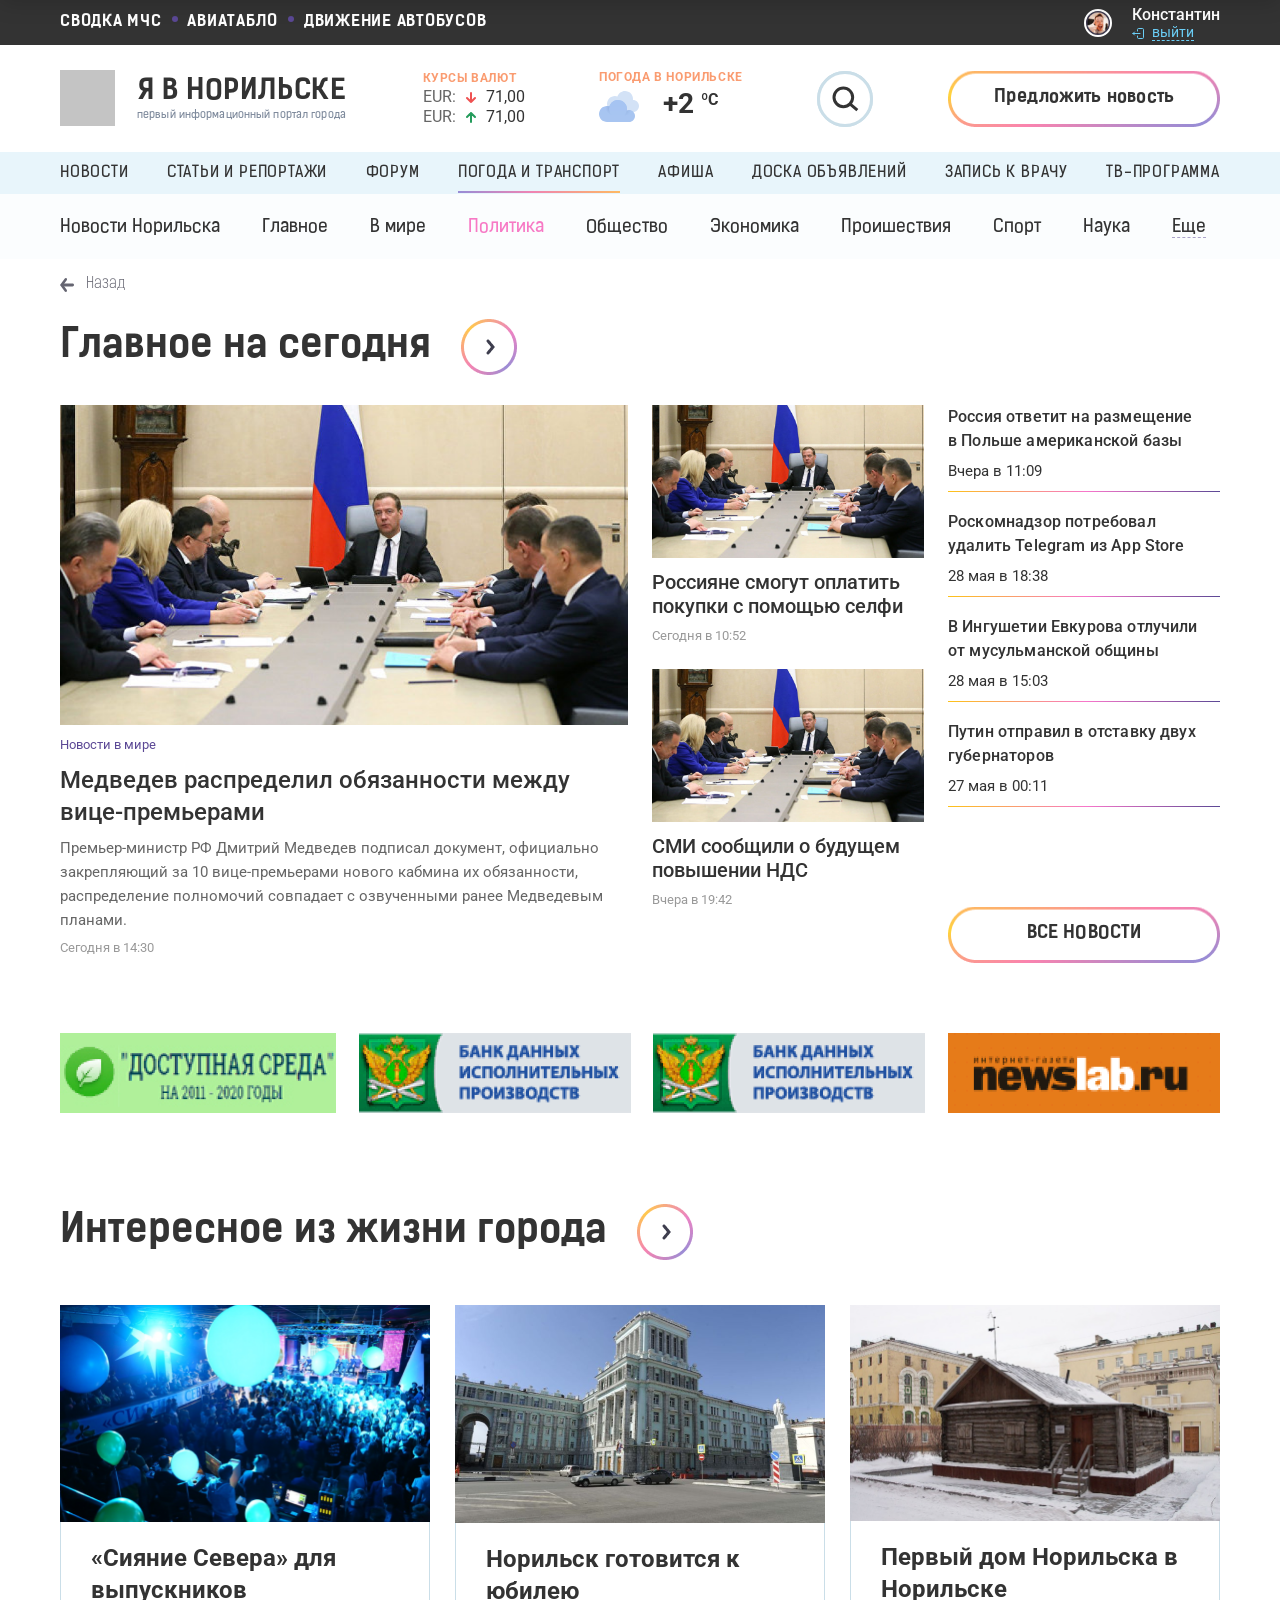
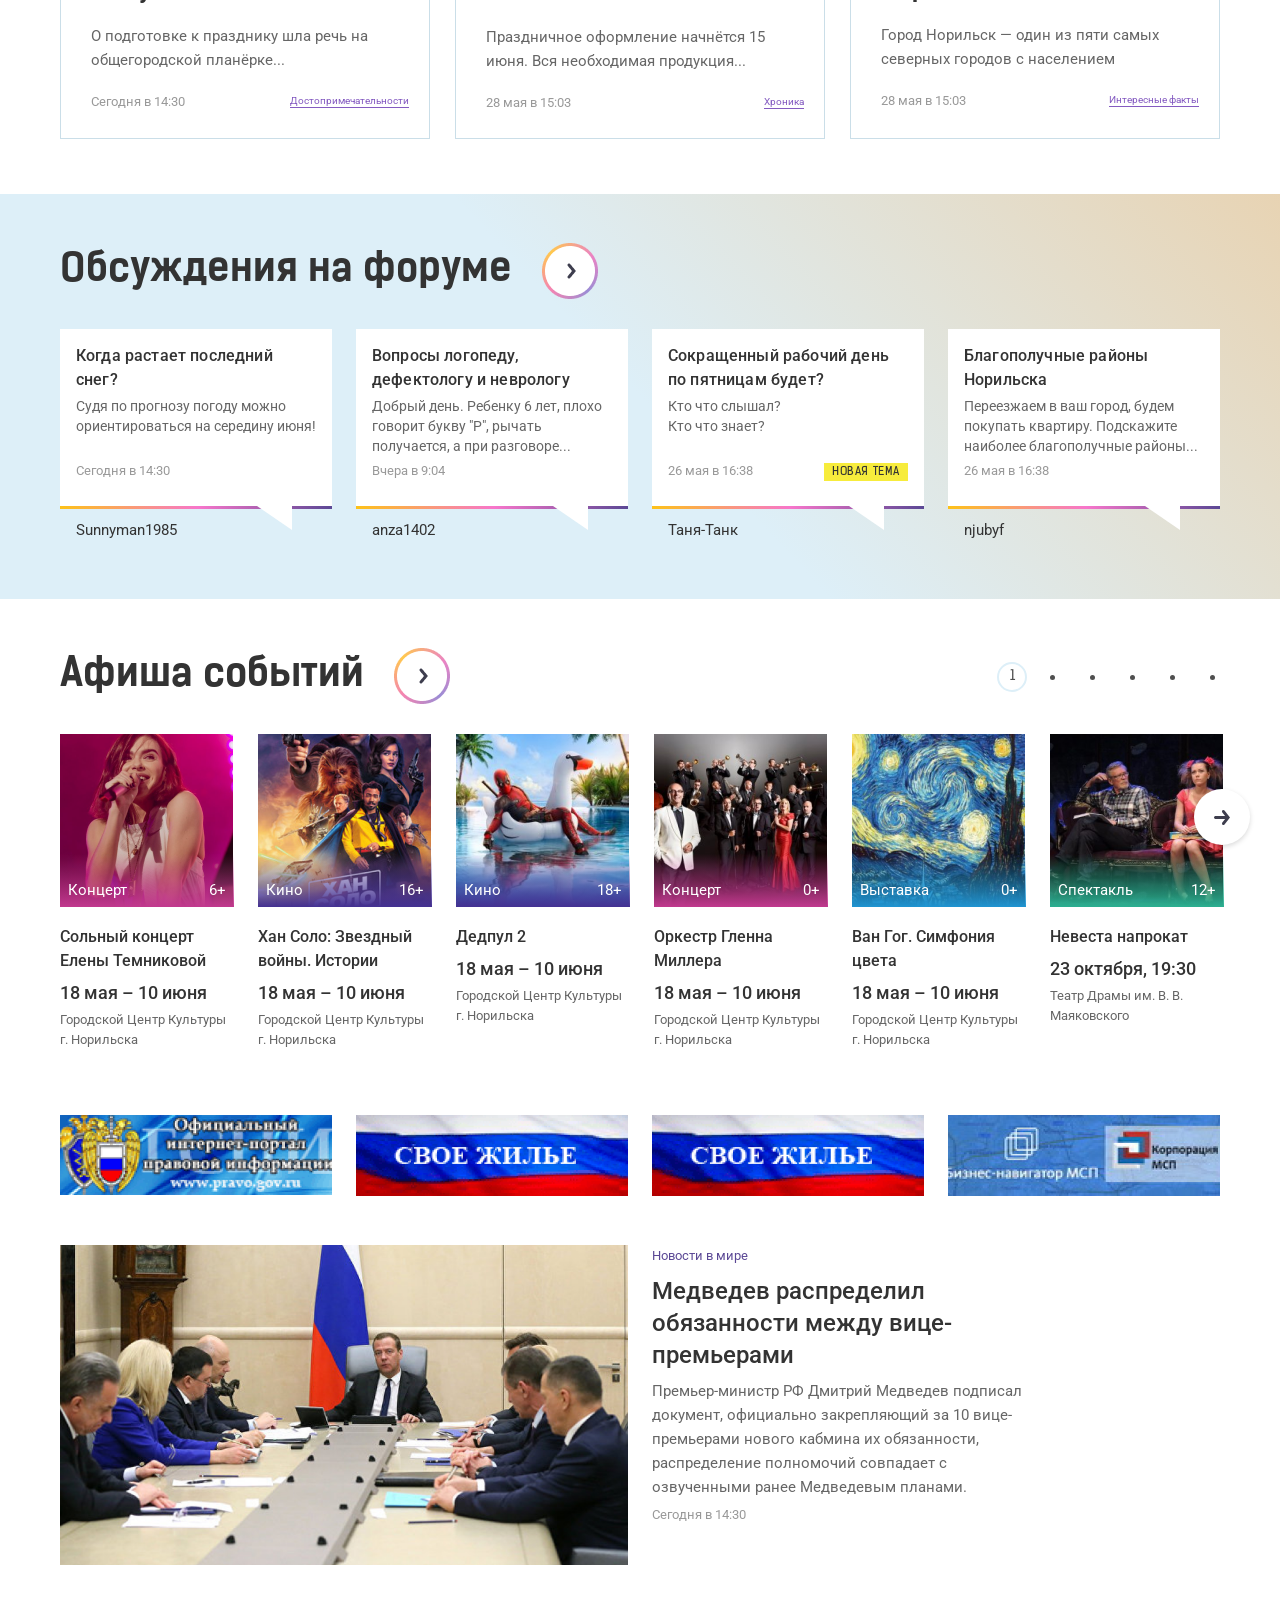
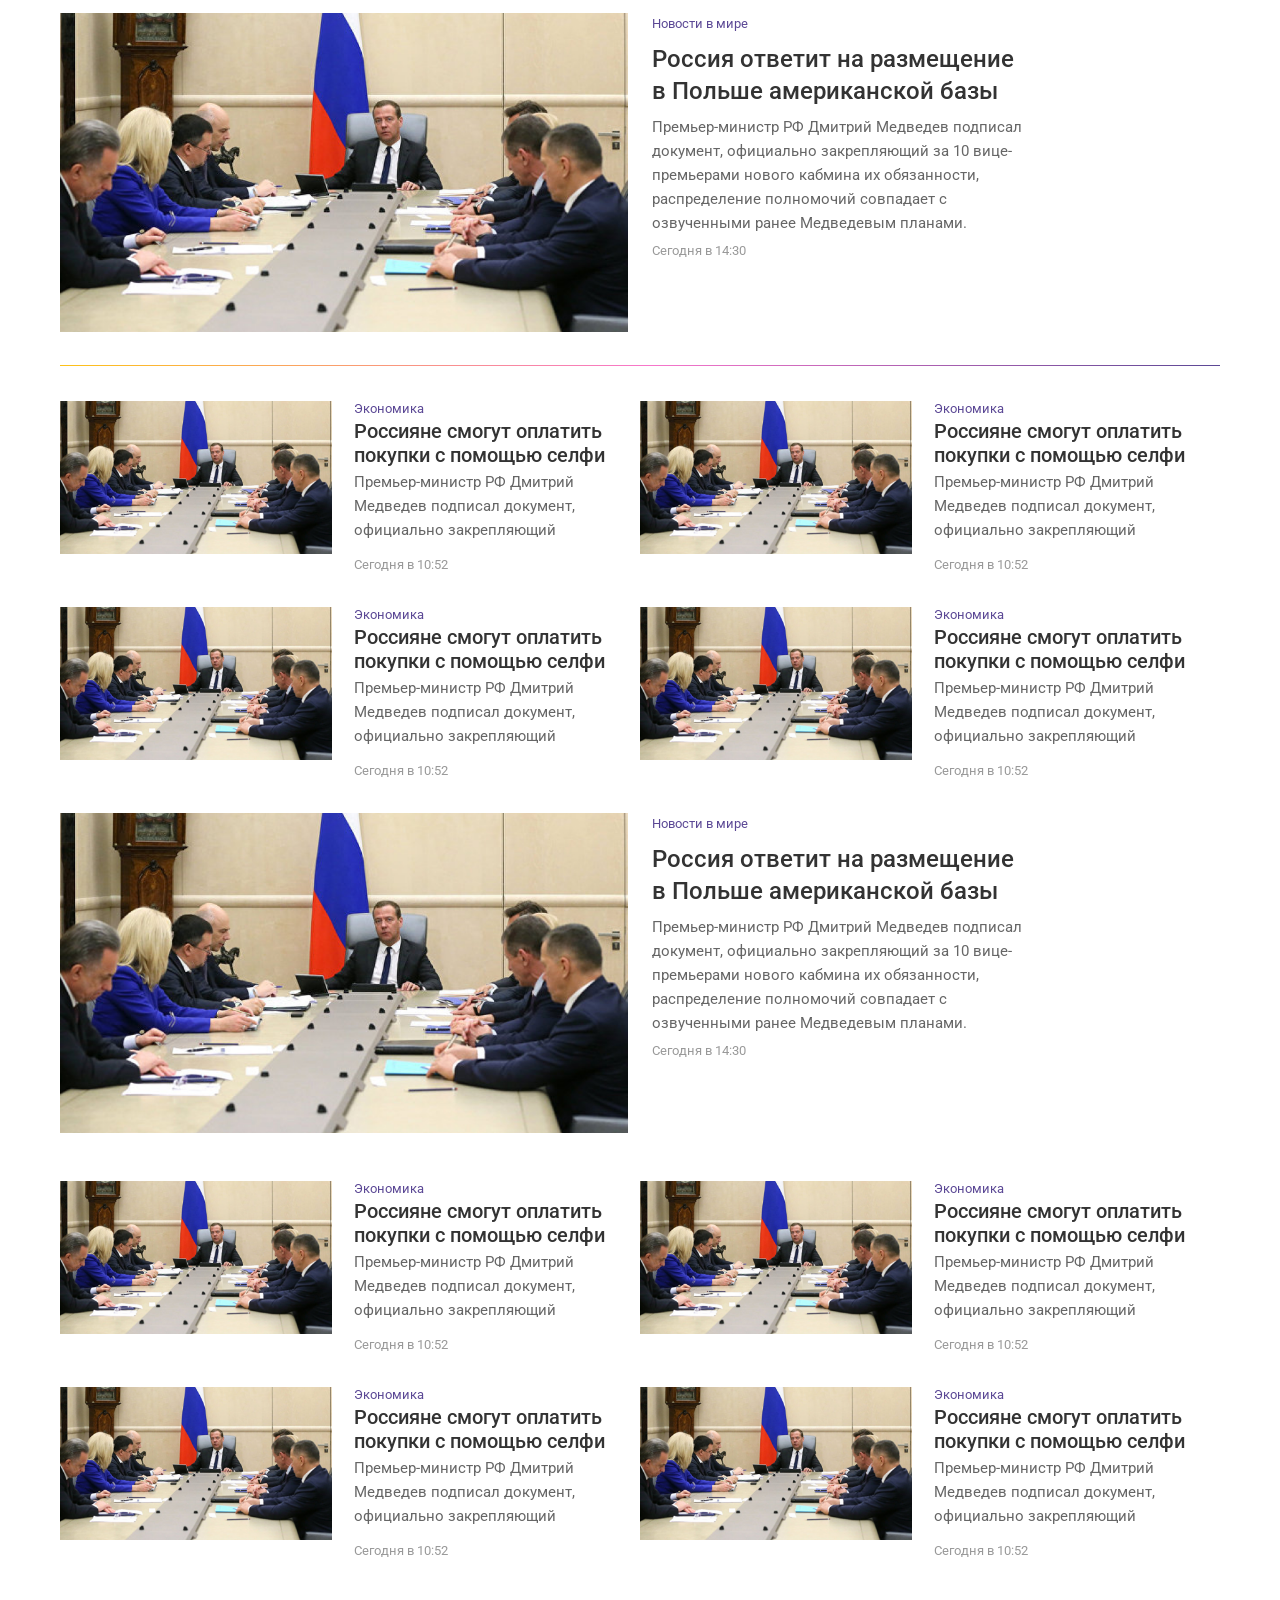
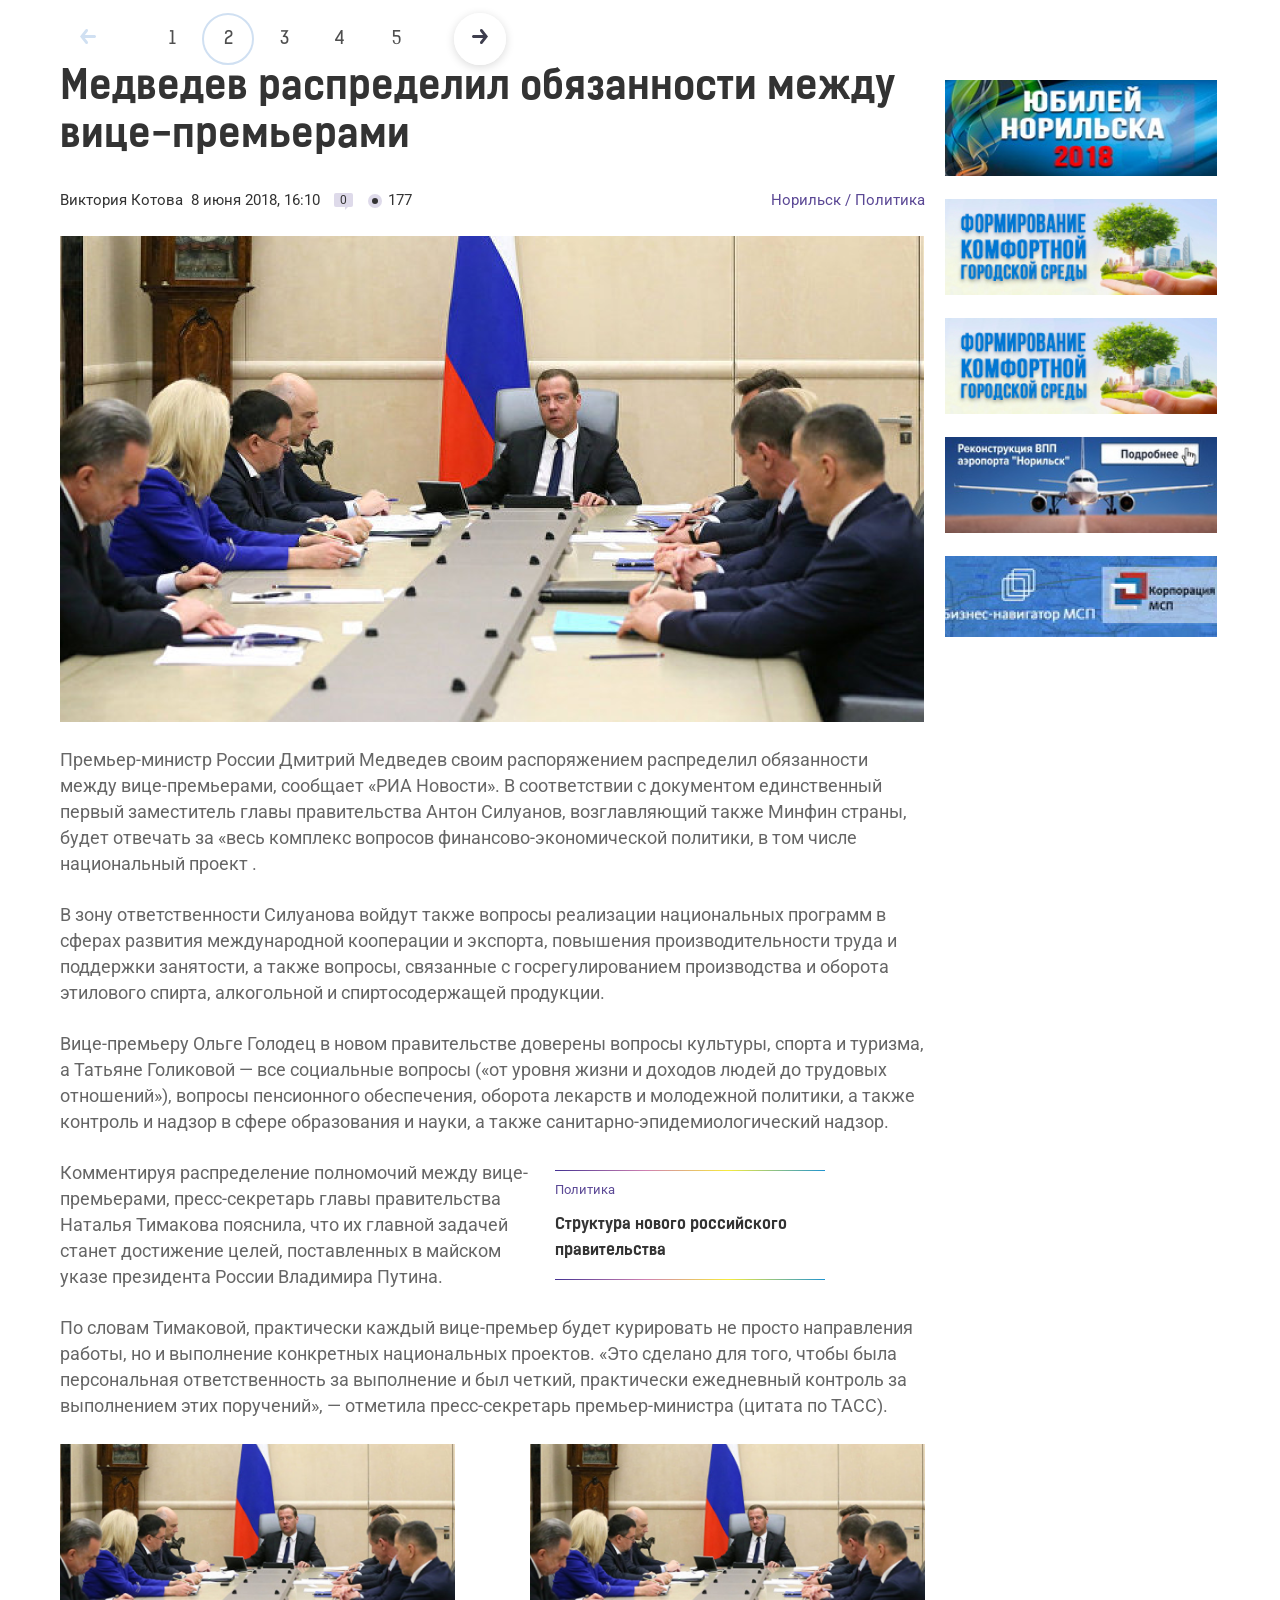
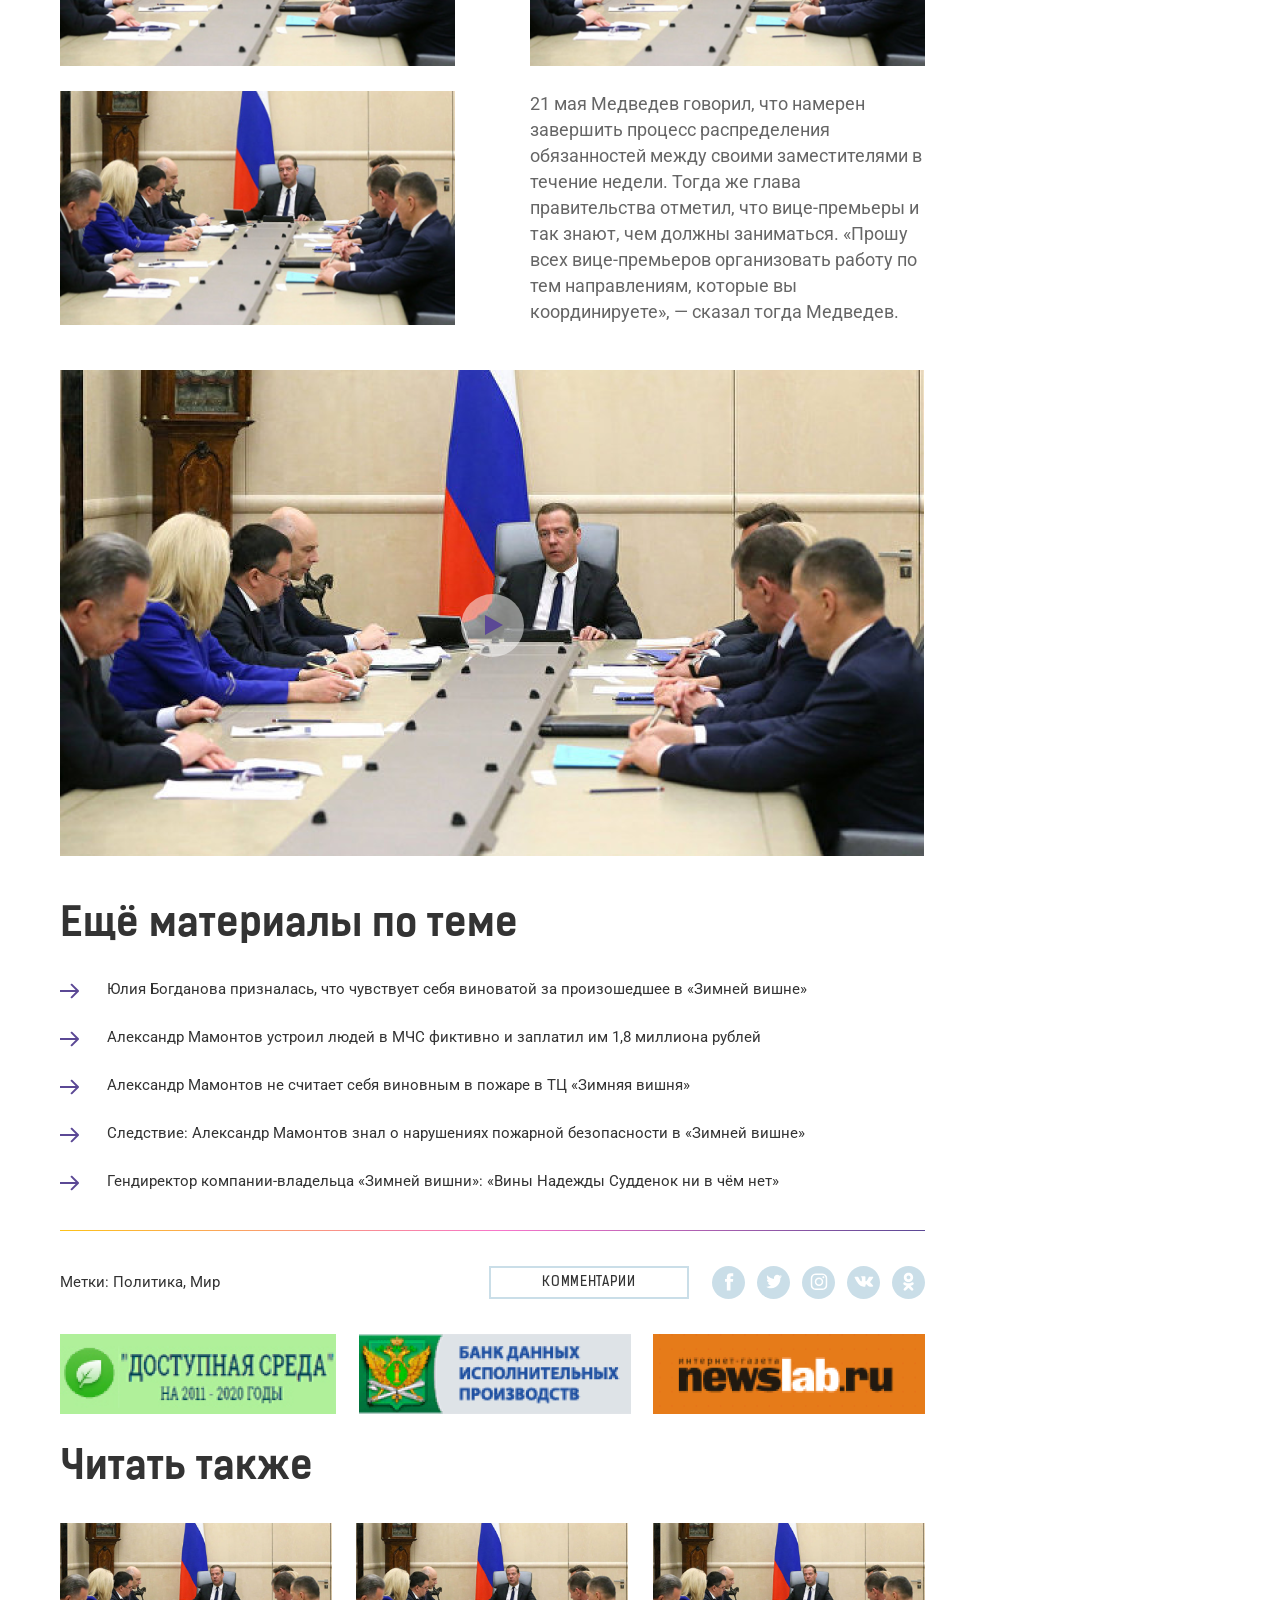
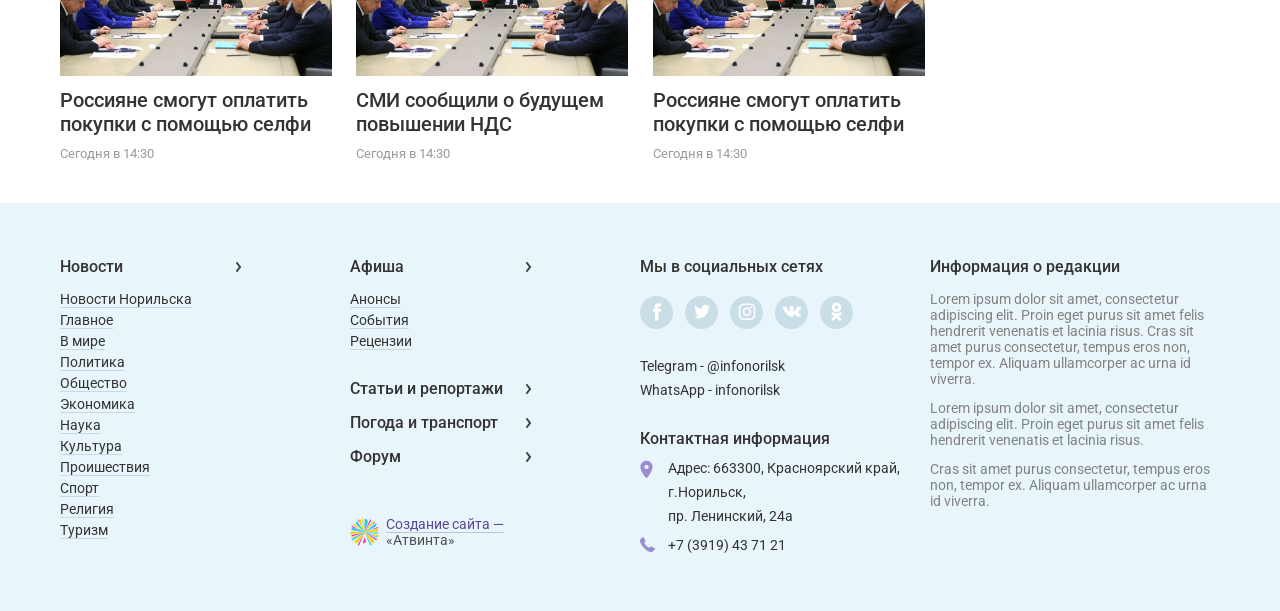
==== commit b4148d79: "full" ====
--- a/src/index.html
+++ b/src/index.html
@@ -24,7 +24,7 @@
 
 <div class="panel">
 	<div class="case">
-		<div class="panel__wrap row">
+		<div class="panel__wrap row i-mid">
 			<div class="panel__logo logo"><img src="upload/logo.png" alt="" class="logo__img"></div>
 			<div class="panel__nav">
 				<ul>
@@ -40,15 +40,15 @@
 				<div class="auth__img"><img src="upload/users/1.png" alt=""></div>
 				<div class="auth__text">
 					<div class="auth__name">Константин</div>
-					<div class="auth__link auth__link_enter"><a href=""><span>Войти</span></a></div>
-					<div class="auth__link auth__link_quit"><a href=""><span>выйти</span></a></div>
+					<div class="auth__link auth__link_enter"><svg class="icon icon-enter" width="11" height="11" viewBox="0 0 11 11" fill="none" xmlns="http://www.w3.org/2000/svg"><path d="M6 7.5V9C6 9.55228 5.55228 10 5 10H1C0.447715 10 0 9.55228 0 9V1C0 0.447715 0.447715 0 1 0H5C5.55228 0 6 0.447715 6 1V2.5M10 5H2.5M2.5 5L4 3.5M2.5 5L4 6.5" transform="translate(10.5 0.5) scale(-1 1)" stroke="#333333" stroke-linecap="round" stroke-linejoin="round"/></svg><a href=""><span>Войти</span></a></div>
+					<div class="auth__link auth__link_quit"><svg class="icon icon-quit" width="12" height="11" viewBox="0 0 12 11" fill="none" xmlns="http://www.w3.org/2000/svg"><path d="M6 7.5V9C6 9.55228 5.55228 10 5 10H1C0.447715 10 0 9.55228 0 9V1C0 0.447715 0.447715 0 1 0H5C5.55228 0 6 0.447715 6 1V2.5M3.5 5H10.5M10.5 5L9 3.5M10.5 5L9 6.5" transform="translate(11.5 0.5) scale(-1 1)" stroke="#333333" stroke-linecap="round" stroke-linejoin="round"/></svg><a href=""><span>выйти</span></a></div>
 				</div>
 			</div>
 			<div class="panel__search search">
-				<div class="search__btn-open"><svg class="icon icon-search" width="27" height="26" viewBox="0 0 27 26" fill="none" xmlns="http://www.w3.org/2000/svg"><path d="M23.3333 22.1667L15.9391 15.9269M15.9391 15.9269C17.6245 14.2384 18.6667 11.9076 18.6667 9.33333C18.6667 4.17868 14.488 0 9.33333 0C4.17868 0 0 4.17868 0 9.33333C0 14.488 4.17868 18.6667 9.33333 18.6667C11.9137 18.6667 14.2496 17.6195 15.9391 15.9269Z" transform="translate(2 2)" stroke="#3A608D" stroke-width="3"/></svg></div>
+				<div class="search__btn-open"><svg class="icon icon-search" width="27" height="26" viewBox="0 0 27 26" fill="none" xmlns="http://www.w3.org/2000/svg"><path d="M23.3333 22.1667L15.9391 15.9269M15.9391 15.9269C17.6245 14.2384 18.6667 11.9076 18.6667 9.33333C18.6667 4.17868 14.488 0 9.33333 0C4.17868 0 0 4.17868 0 9.33333C0 14.488 4.17868 18.6667 9.33333 18.6667C11.9137 18.6667 14.2496 17.6195 15.9391 15.9269Z" transform="translate(2 2)" stroke="#333333" stroke-width="3"/></svg></div>
 				<div class="search__wrap">
 					<input type="text" class="search__input input" placeholder="Введите запрос">
-					<button class="search__btn"><svg class="icon icon-search" width="27" height="26" viewBox="0 0 27 26" fill="none" xmlns="http://www.w3.org/2000/svg"><path d="M23.3333 22.1667L15.9391 15.9269M15.9391 15.9269C17.6245 14.2384 18.6667 11.9076 18.6667 9.33333C18.6667 4.17868 14.488 0 9.33333 0C4.17868 0 0 4.17868 0 9.33333C0 14.488 4.17868 18.6667 9.33333 18.6667C11.9137 18.6667 14.2496 17.6195 15.9391 15.9269Z" transform="translate(2 2)" stroke="#3A608D" stroke-width="3"/></svg></button>
+					<button class="search__btn"><svg class="icon icon-search" width="27" height="26" viewBox="0 0 27 26" fill="none" xmlns="http://www.w3.org/2000/svg"><path d="M23.3333 22.1667L15.9391 15.9269M15.9391 15.9269C17.6245 14.2384 18.6667 11.9076 18.6667 9.33333C18.6667 4.17868 14.488 0 9.33333 0C4.17868 0 0 4.17868 0 9.33333C0 14.488 4.17868 18.6667 9.33333 18.6667C11.9137 18.6667 14.2496 17.6195 15.9391 15.9269Z" transform="translate(2 2)" stroke="#333333" stroke-width="3"/></svg></button>
 				</div>
 			</div>
 		</div>
@@ -58,7 +58,7 @@
 <header class="header">
 	<div class="header__top">
 		<div class="case">
-			<div class="header__top-wrap row">
+			<div class="header__top-wrap row between i-mid">
 				<div class="header__small-nav">
 					<ul>
 						<li><a href="">СВОДКА МЧС</a></li>
@@ -70,8 +70,8 @@
 					<div class="auth__img"><img src="upload/users/1.png" alt=""></div>
 					<div class="auth__text">
 						<div class="auth__name">Константин</div>
-						<div class="auth__link auth__link_enter"><a href=""><span>Войти</span></a></div>
-						<div class="auth__link auth__link_quit"><a href=""><span>выйти</span></a></div>
+						<!-- <div class="auth__link auth__link_enter"><svg class="icon icon-enter" width="11" height="11" viewBox="0 0 11 11" fill="none" xmlns="http://www.w3.org/2000/svg"><path d="M6 7.5V9C6 9.55228 5.55228 10 5 10H1C0.447715 10 0 9.55228 0 9V1C0 0.447715 0.447715 0 1 0H5C5.55228 0 6 0.447715 6 1V2.5M10 5H2.5M2.5 5L4 3.5M2.5 5L4 6.5" transform="translate(10.5 0.5) scale(-1 1)" stroke="#333333" stroke-linecap="round" stroke-linejoin="round"/></svg><a href=""><span>Войти</span></a></div> -->
+						<div class="auth__link auth__link_quit"><svg class="icon icon-quit" width="12" height="11" viewBox="0 0 12 11" fill="none" xmlns="http://www.w3.org/2000/svg"><path d="M6 7.5V9C6 9.55228 5.55228 10 5 10H1C0.447715 10 0 9.55228 0 9V1C0 0.447715 0.447715 0 1 0H5C5.55228 0 6 0.447715 6 1V2.5M3.5 5H10.5M10.5 5L9 3.5M10.5 5L9 6.5" transform="translate(11.5 0.5) scale(-1 1)" stroke="#6BCEF6" stroke-linecap="round" stroke-linejoin="round"/></svg><a href=""><span>выйти</span></a></div>
 					</div>
 				</div>
 			</div>
@@ -79,7 +79,7 @@
 	</div>
 	<div class="header__middle">
 		<div class="case">
-			<div class="header__mid-wrap row">
+			<div class="header__mid-wrap row i-mid between">
 				<a href="" class="header__logo logo">
 					<div class="logo__img"><img src="upload/logo.png" alt=""></div>
 					<span class="logo__content">
@@ -110,10 +110,10 @@
 					</div>
 				</div>
 				<div class="header__search search">
-					<div class="search__btn-open"><svg class="icon icon-search" width="27" height="26" viewBox="0 0 27 26" fill="none" xmlns="http://www.w3.org/2000/svg"><path d="M23.3333 22.1667L15.9391 15.9269M15.9391 15.9269C17.6245 14.2384 18.6667 11.9076 18.6667 9.33333C18.6667 4.17868 14.488 0 9.33333 0C4.17868 0 0 4.17868 0 9.33333C0 14.488 4.17868 18.6667 9.33333 18.6667C11.9137 18.6667 14.2496 17.6195 15.9391 15.9269Z" transform="translate(2 2)" stroke="#3A608D" stroke-width="3"/></svg></div>
+					<div class="search__btn-open"><svg class="icon icon-search" width="27" height="26" viewBox="0 0 27 26" fill="none" xmlns="http://www.w3.org/2000/svg"><path d="M23.3333 22.1667L15.9391 15.9269M15.9391 15.9269C17.6245 14.2384 18.6667 11.9076 18.6667 9.33333C18.6667 4.17868 14.488 0 9.33333 0C4.17868 0 0 4.17868 0 9.33333C0 14.488 4.17868 18.6667 9.33333 18.6667C11.9137 18.6667 14.2496 17.6195 15.9391 15.9269Z" transform="translate(2 2)" stroke="#333333" stroke-width="3"/></svg></div>
 					<div class="search__wrap">
 						<input type="text" class="search__input input" placeholder="Введите запрос">
-						<button class="search__btn"><svg class="icon icon-search" width="27" height="26" viewBox="0 0 27 26" fill="none" xmlns="http://www.w3.org/2000/svg"><path d="M23.3333 22.1667L15.9391 15.9269M15.9391 15.9269C17.6245 14.2384 18.6667 11.9076 18.6667 9.33333C18.6667 4.17868 14.488 0 9.33333 0C4.17868 0 0 4.17868 0 9.33333C0 14.488 4.17868 18.6667 9.33333 18.6667C11.9137 18.6667 14.2496 17.6195 15.9391 15.9269Z" transform="translate(2 2)" stroke="#3A608D" stroke-width="3"/></svg></button>
+						<button class="search__btn"><svg class="icon icon-search" width="27" height="26" viewBox="0 0 27 26" fill="none" xmlns="http://www.w3.org/2000/svg"><path d="M23.3333 22.1667L15.9391 15.9269M15.9391 15.9269C17.6245 14.2384 18.6667 11.9076 18.6667 9.33333C18.6667 4.17868 14.488 0 9.33333 0C4.17868 0 0 4.17868 0 9.33333C0 14.488 4.17868 18.6667 9.33333 18.6667C11.9137 18.6667 14.2496 17.6195 15.9391 15.9269Z" transform="translate(2 2)" stroke="#333333" stroke-width="3"/></svg></button>
 					</div>
 				</div>
 				<a href="" class="header__suggest btn btn_border-color">Предложить новость</a>
@@ -127,7 +127,7 @@
 					<li><a href="">Новости</a></li>
 					<li><a href="">Статьи и репортажи</a></li>
 					<li><a href="">Форум</a></li>
-					<li><a href="">Погода и транспорт</a></li>
+					<li class="selected"><a href="">Погода и транспорт</a></li>
 					<li><a href="">Афиша</a></li>
 					<li><a href="">Доска объявлений</a></li>
 					<li><a href="">Запись к врачу</a></li>
@@ -135,7 +135,7 @@
 				</ul>
 			</div>
 		</div>
-		<div class="header__nav">
+		<div class="header__subnav">
 			<div class="case">
 				<ul>
 					<li><a href="">Новости Норильска</a></li>
@@ -148,7 +148,7 @@
 					<li><a href="">Спорт</a></li>
 					<li><a href="">Наука</a></li>
 					<li class="link-more">
-						<a href=""></a>
+						<a href="#">Еще</a>
 						<ul>
 							<li><a href="">Культура</a></li>
 							<li><a href="">Религия</a></li>
@@ -164,7 +164,7 @@
 <main class="main">
 	<div class="return">
 		<div class="case">
-			<div class="return__link"><a href=""><span>Назад</span></a></div>
+			<div class="return__link"><a href=""><svg class="icon icon-return " width="14" height="14" viewBox="0 0 14 14" fill="none" xmlns="http://www.w3.org/2000/svg"><path fill-rule="evenodd" clip-rule="evenodd" d="M0.447074 0.324524C0.974205 -0.170463 1.75763 -0.0902103 2.19691 0.503774L7.00113 7L2.19691 13.4962C1.75763 14.0902 0.974205 14.1705 0.447074 13.6755C-0.080057 13.1805 -0.151278 12.2977 0.287998 11.7037L3.76659 7L0.287998 2.29628C-0.151278 1.7023 -0.080057 0.819511 0.447074 0.324524Z" transform="translate(7) scale(-1 1)" fill="#656571"/><path fill-rule="evenodd" clip-rule="evenodd" d="M0 1.4C0 0.626801 0.63293 0 1.41369 0H10.8383C11.619 0 12.252 0.626801 12.252 1.4C12.252 2.1732 11.619 2.8 10.8383 2.8H1.41369C0.63293 2.8 0 2.1732 0 1.4Z" transform="translate(1.74805 8.40039) scale(1 -1)" fill="#656571"/></svg><span>Назад</span></a></div>
 		</div>
 	</div>
 	<div class="main-title">
@@ -232,26 +232,26 @@
 			</div>
 		</div>
 	</div>
-	<div class="bannes bannes_top">
+	<div class="logos logos_top">
 		<div class="case">
 			<ul>
-				<li><a href=""><img src="upload/banners/1.png" alt=""></a></li>
-				<li><a href=""><img src="upload/banners/2.png" alt=""></a></li>
-				<li><a href=""><img src="upload/banners/2.png" alt=""></a></li>
-				<li><a href=""><img src="upload/banners/3.png" alt=""></a></li>
+				<li><a href=""><img src="upload/logos/1.png" alt=""></a></li>
+				<li><a href=""><img src="upload/logos/2.png" alt=""></a></li>
+				<li><a href=""><img src="upload/logos/2.png" alt=""></a></li>
+				<li><a href=""><img src="upload/logos/3.png" alt=""></a></li>
 			</ul>
 		</div>
 	</div>
 	<div class="interesting">
 		<div class="case">
 			<div class="interesting__title title"><span>Интересное из жизни города</span><div class="round"></div></div>
-			<div class="interesting__list">
+			<div class="interesting__list row between i-strech">
 				<div class="interesting__item">
 					<div class="interesting__img"><img src="upload/intresting/1.png" alt=""></div>
 					<div class="interesting__content">
 						<div class="interesting__subtitle"><a href="">«Сияние Севера» для выпускников</a></div>
-						<div class="interesting__text">О подготовке к празднику шла речь на общегородской планёрке ...</div>
-						<div class="interesting__data row">
+						<div class="interesting__text">О подготовке к празднику шла речь на общегородской планёрке...</div>
+						<div class="interesting__data row between i-mid">
 							<div class="interesting__date">Сегодня в 14:30</div>
 							<div class="interesting__label"><a href="">Достопримечательности</a></div>
 						</div>
@@ -262,7 +262,7 @@
 					<div class="interesting__content">
 						<div class="interesting__subtitle"><a href="">Норильск готовится к юбилею</a></div>
 						<div class="interesting__text">Праздничное оформление начнётся 15 июня. Вся необходимая продукция...</div>
-						<div class="interesting__data row">
+						<div class="interesting__data row between i-mid">
 							<div class="interesting__date">28 мая в 15:03</div>
 							<div class="interesting__label"><a href="">Хроника</a></div>
 						</div>
@@ -273,7 +273,7 @@
 					<div class="interesting__content">
 						<div class="interesting__subtitle"><a href="">Первый дом Норильска в Норильске</a></div>
 						<div class="interesting__text">Город Норильск — один из пяти самых северных городов с населением</div>
-						<div class="interesting__data row">
+						<div class="interesting__data row between i-mid">
 							<div class="interesting__date">28 мая в 15:03</div>
 							<div class="interesting__label"><a href="">Интересные факты</a></div>
 						</div>
@@ -285,12 +285,12 @@
 	<div class="discussion">
 		<div class="case">
 			<div class="discussion__title title"><span>Обсуждения на форуме</span><div class="round"></div></div>
-			<div class="discussion__list row">
+			<div class="discussion__list row i-strech">
 				<div class="discussion__item">
 					<div class="discussion__wrap">
 						<div class="discussion__subtitle">Когда растает последний снег?</div>
 						<div class="discussion__text">Судя по прогнозу погоду можно ориентироваться на середину июня!</div>
-						<div class="discussion__data">
+						<div class="discussion__data row between">
 							<div class="discussion__date">Сегодня в 14:30</div>
 						</div>
 					</div>
@@ -300,7 +300,7 @@
 					<div class="discussion__wrap">
 						<div class="discussion__subtitle">Вопросы логопеду, дефектологу и неврологу</div>
 						<div class="discussion__text">Добрый день. Ребенку 6 лет, плохо говорит букву "Р", рычать получается, а при разговоре...</div>
-						<div class="discussion__data">
+						<div class="discussion__data row between">
 							<div class="discussion__date">Вчера в 9:04</div>
 						</div>
 					</div>
@@ -310,7 +310,7 @@
 					<div class="discussion__wrap">
 						<div class="discussion__subtitle">Сокращенный рабочий день по пятницам будет?</div>
 						<div class="discussion__text">Кто что слышал? <br>Кто что знает?</div>
-						<div class="discussion__data">
+						<div class="discussion__data row between">
 							<div class="discussion__date">26 мая в 16:38</div>
 							<div class="discussion__label">НОВАЯ ТЕМА</div>
 						</div>
@@ -321,7 +321,7 @@
 					<div class="discussion__wrap">
 						<div class="discussion__subtitle">Благополучные районы Норильска</div>
 						<div class="discussion__text">Переезжаем в ваш город, будем покупать квартиру. Подскажите наиболее благополучные районы...</div>
-						<div class="discussion__data">
+						<div class="discussion__data row between">
 							<div class="discussion__date">26 мая в 16:38</div>
 						</div>
 					</div>
@@ -337,7 +337,7 @@
 				<div class="afisha__item afisha__item_pink">
 					<div class="afisha__head">
 						<div class="afisha__img"><img src="upload/events/1.png" alt=""></div>
-						<div class="afisha__data">
+						<div class="afisha__data row i-strech between">
 							<div class="afisha__type">Концерт</div>
 							<div class="afisha__age">6+</div>
 						</div>
@@ -351,7 +351,7 @@
 				<div class="afisha__item afisha__item_puple">
 					<div class="afisha__head">
 						<div class="afisha__img"><img src="upload/events/2.png" alt=""></div>
-						<div class="afisha__data">
+						<div class="afisha__data row i-strech between">
 							<div class="afisha__type">Кино</div>
 							<div class="afisha__age">16+</div>
 						</div>
@@ -365,7 +365,7 @@
 				<div class="afisha__item afisha__item_puple">
 					<div class="afisha__head">
 						<div class="afisha__img"><img src="upload/events/3.png" alt=""></div>
-						<div class="afisha__data">
+						<div class="afisha__data row i-strech between">
 							<div class="afisha__type">Кино</div>
 							<div class="afisha__age">18+</div>
 						</div>
@@ -379,7 +379,7 @@
 				<div class="afisha__item afisha__item_pink">
 					<div class="afisha__head">
 						<div class="afisha__img"><img src="upload/events/4.png" alt=""></div>
-						<div class="afisha__data">
+						<div class="afisha__data row i-strech between">
 							<div class="afisha__type">Концерт</div>
 							<div class="afisha__age">0+</div>
 						</div>
@@ -393,7 +393,7 @@
 				<div class="afisha__item afisha__item_blue">
 					<div class="afisha__head">
 						<div class="afisha__img"><img src="upload/events/5.png" alt=""></div>
-						<div class="afisha__data">
+						<div class="afisha__data row i-strech between">
 							<div class="afisha__type">Выставка</div>
 							<div class="afisha__age">0+</div>
 						</div>
@@ -407,7 +407,7 @@
 				<div class="afisha__item afisha__item_green">
 					<div class="afisha__head">
 						<div class="afisha__img"><img src="upload/events/6.png" alt=""></div>
-						<div class="afisha__data">
+						<div class="afisha__data row i-strech between">
 							<div class="afisha__type">Спектакль</div>
 							<div class="afisha__age">12+</div>
 						</div>
@@ -421,7 +421,7 @@
 				<div class="afisha__item afisha__item_pink">
 					<div class="afisha__head">
 						<div class="afisha__img"><img src="upload/events/1.png" alt=""></div>
-						<div class="afisha__data">
+						<div class="afisha__data row i-strech between">
 							<div class="afisha__type">Концерт</div>
 							<div class="afisha__age">6+</div>
 						</div>
@@ -435,7 +435,7 @@
 				<div class="afisha__item afisha__item_puple">
 					<div class="afisha__head">
 						<div class="afisha__img"><img src="upload/events/2.png" alt=""></div>
-						<div class="afisha__data">
+						<div class="afisha__data row i-strech between">
 							<div class="afisha__type">Кино</div>
 							<div class="afisha__age">16+</div>
 						</div>
@@ -449,7 +449,7 @@
 				<div class="afisha__item afisha__item_puple">
 					<div class="afisha__head">
 						<div class="afisha__img"><img src="upload/events/3.png" alt=""></div>
-						<div class="afisha__data">
+						<div class="afisha__data row i-strech between">
 							<div class="afisha__type">Кино</div>
 							<div class="afisha__age">18+</div>
 						</div>
@@ -463,7 +463,7 @@
 				<div class="afisha__item afisha__item_pink">
 					<div class="afisha__head">
 						<div class="afisha__img"><img src="upload/events/4.png" alt=""></div>
-						<div class="afisha__data">
+						<div class="afisha__data row i-strech between">
 							<div class="afisha__type">Концерт</div>
 							<div class="afisha__age">0+</div>
 						</div>
@@ -477,7 +477,7 @@
 				<div class="afisha__item afisha__item_blue">
 					<div class="afisha__head">
 						<div class="afisha__img"><img src="upload/events/5.png" alt=""></div>
-						<div class="afisha__data">
+						<div class="afisha__data row i-strech between">
 							<div class="afisha__type">Выставка</div>
 							<div class="afisha__age">0+</div>
 						</div>
@@ -491,7 +491,7 @@
 				<div class="afisha__item afisha__item_green">
 					<div class="afisha__head">
 						<div class="afisha__img"><img src="upload/events/6.png" alt=""></div>
-						<div class="afisha__data">
+						<div class="afisha__data row i-strech between">
 							<div class="afisha__type">Спектакль</div>
 							<div class="afisha__age">12+</div>
 						</div>
@@ -505,7 +505,7 @@
 				<div class="afisha__item afisha__item_pink">
 					<div class="afisha__head">
 						<div class="afisha__img"><img src="upload/events/1.png" alt=""></div>
-						<div class="afisha__data">
+						<div class="afisha__data row i-strech between">
 							<div class="afisha__type">Концерт</div>
 							<div class="afisha__age">6+</div>
 						</div>
@@ -519,7 +519,7 @@
 				<div class="afisha__item afisha__item_puple">
 					<div class="afisha__head">
 						<div class="afisha__img"><img src="upload/events/2.png" alt=""></div>
-						<div class="afisha__data">
+						<div class="afisha__data row i-strech between">
 							<div class="afisha__type">Кино</div>
 							<div class="afisha__age">16+</div>
 						</div>
@@ -533,7 +533,7 @@
 				<div class="afisha__item afisha__item_puple">
 					<div class="afisha__head">
 						<div class="afisha__img"><img src="upload/events/3.png" alt=""></div>
-						<div class="afisha__data">
+						<div class="afisha__data row i-strech between">
 							<div class="afisha__type">Кино</div>
 							<div class="afisha__age">18+</div>
 						</div>
@@ -547,7 +547,7 @@
 				<div class="afisha__item afisha__item_pink">
 					<div class="afisha__head">
 						<div class="afisha__img"><img src="upload/events/4.png" alt=""></div>
-						<div class="afisha__data">
+						<div class="afisha__data row i-strech between">
 							<div class="afisha__type">Концерт</div>
 							<div class="afisha__age">0+</div>
 						</div>
@@ -561,7 +561,7 @@
 				<div class="afisha__item afisha__item_blue">
 					<div class="afisha__head">
 						<div class="afisha__img"><img src="upload/events/5.png" alt=""></div>
-						<div class="afisha__data">
+						<div class="afisha__data row i-strech between">
 							<div class="afisha__type">Выставка</div>
 							<div class="afisha__age">0+</div>
 						</div>
@@ -575,7 +575,7 @@
 				<div class="afisha__item afisha__item_green">
 					<div class="afisha__head">
 						<div class="afisha__img"><img src="upload/events/6.png" alt=""></div>
-						<div class="afisha__data">
+						<div class="afisha__data row i-strech between">
 							<div class="afisha__type">Спектакль</div>
 							<div class="afisha__age">12+</div>
 						</div>
@@ -589,7 +589,7 @@
 				<div class="afisha__item afisha__item_pink">
 					<div class="afisha__head">
 						<div class="afisha__img"><img src="upload/events/1.png" alt=""></div>
-						<div class="afisha__data">
+						<div class="afisha__data row i-strech between">
 							<div class="afisha__type">Концерт</div>
 							<div class="afisha__age">6+</div>
 						</div>
@@ -603,7 +603,7 @@
 				<div class="afisha__item afisha__item_puple">
 					<div class="afisha__head">
 						<div class="afisha__img"><img src="upload/events/2.png" alt=""></div>
-						<div class="afisha__data">
+						<div class="afisha__data row i-strech between">
 							<div class="afisha__type">Кино</div>
 							<div class="afisha__age">16+</div>
 						</div>
@@ -617,7 +617,7 @@
 				<div class="afisha__item afisha__item_puple">
 					<div class="afisha__head">
 						<div class="afisha__img"><img src="upload/events/3.png" alt=""></div>
-						<div class="afisha__data">
+						<div class="afisha__data row i-strech between">
 							<div class="afisha__type">Кино</div>
 							<div class="afisha__age">18+</div>
 						</div>
@@ -631,7 +631,7 @@
 				<div class="afisha__item afisha__item_pink">
 					<div class="afisha__head">
 						<div class="afisha__img"><img src="upload/events/4.png" alt=""></div>
-						<div class="afisha__data">
+						<div class="afisha__data row i-strech between">
 							<div class="afisha__type">Концерт</div>
 							<div class="afisha__age">0+</div>
 						</div>
@@ -645,7 +645,7 @@
 				<div class="afisha__item afisha__item_blue">
 					<div class="afisha__head">
 						<div class="afisha__img"><img src="upload/events/5.png" alt=""></div>
-						<div class="afisha__data">
+						<div class="afisha__data row i-strech between">
 							<div class="afisha__type">Выставка</div>
 							<div class="afisha__age">0+</div>
 						</div>
@@ -659,7 +659,7 @@
 				<div class="afisha__item afisha__item_green">
 					<div class="afisha__head">
 						<div class="afisha__img"><img src="upload/events/6.png" alt=""></div>
-						<div class="afisha__data">
+						<div class="afisha__data row i-strech between">
 							<div class="afisha__type">Спектакль</div>
 							<div class="afisha__age">12+</div>
 						</div>
@@ -673,7 +673,7 @@
 				<div class="afisha__item afisha__item_pink">
 					<div class="afisha__head">
 						<div class="afisha__img"><img src="upload/events/1.png" alt=""></div>
-						<div class="afisha__data">
+						<div class="afisha__data row i-strech between">
 							<div class="afisha__type">Концерт</div>
 							<div class="afisha__age">6+</div>
 						</div>
@@ -687,7 +687,7 @@
 				<div class="afisha__item afisha__item_puple">
 					<div class="afisha__head">
 						<div class="afisha__img"><img src="upload/events/2.png" alt=""></div>
-						<div class="afisha__data">
+						<div class="afisha__data row i-strech between">
 							<div class="afisha__type">Кино</div>
 							<div class="afisha__age">16+</div>
 						</div>
@@ -701,7 +701,7 @@
 				<div class="afisha__item afisha__item_puple">
 					<div class="afisha__head">
 						<div class="afisha__img"><img src="upload/events/3.png" alt=""></div>
-						<div class="afisha__data">
+						<div class="afisha__data row i-strech between">
 							<div class="afisha__type">Кино</div>
 							<div class="afisha__age">18+</div>
 						</div>
@@ -715,7 +715,7 @@
 				<div class="afisha__item afisha__item_pink">
 					<div class="afisha__head">
 						<div class="afisha__img"><img src="upload/events/4.png" alt=""></div>
-						<div class="afisha__data">
+						<div class="afisha__data row i-strech between">
 							<div class="afisha__type">Концерт</div>
 							<div class="afisha__age">0+</div>
 						</div>
@@ -729,7 +729,7 @@
 				<div class="afisha__item afisha__item_blue">
 					<div class="afisha__head">
 						<div class="afisha__img"><img src="upload/events/5.png" alt=""></div>
-						<div class="afisha__data">
+						<div class="afisha__data row i-strech between">
 							<div class="afisha__type">Выставка</div>
 							<div class="afisha__age">0+</div>
 						</div>
@@ -743,7 +743,7 @@
 				<div class="afisha__item afisha__item_green">
 					<div class="afisha__head">
 						<div class="afisha__img"><img src="upload/events/6.png" alt=""></div>
-						<div class="afisha__data">
+						<div class="afisha__data row i-strech between">
 							<div class="afisha__type">Спектакль</div>
 							<div class="afisha__age">12+</div>
 						</div>
@@ -757,7 +757,7 @@
 				<div class="afisha__item afisha__item_pink">
 					<div class="afisha__head">
 						<div class="afisha__img"><img src="upload/events/1.png" alt=""></div>
-						<div class="afisha__data">
+						<div class="afisha__data row i-strech between">
 							<div class="afisha__type">Концерт</div>
 							<div class="afisha__age">6+</div>
 						</div>
@@ -771,7 +771,7 @@
 				<div class="afisha__item afisha__item_puple">
 					<div class="afisha__head">
 						<div class="afisha__img"><img src="upload/events/2.png" alt=""></div>
-						<div class="afisha__data">
+						<div class="afisha__data row i-strech between">
 							<div class="afisha__type">Кино</div>
 							<div class="afisha__age">16+</div>
 						</div>
@@ -785,7 +785,7 @@
 				<div class="afisha__item afisha__item_puple">
 					<div class="afisha__head">
 						<div class="afisha__img"><img src="upload/events/3.png" alt=""></div>
-						<div class="afisha__data">
+						<div class="afisha__data row i-strech between">
 							<div class="afisha__type">Кино</div>
 							<div class="afisha__age">18+</div>
 						</div>
@@ -799,7 +799,7 @@
 				<div class="afisha__item afisha__item_pink">
 					<div class="afisha__head">
 						<div class="afisha__img"><img src="upload/events/4.png" alt=""></div>
-						<div class="afisha__data">
+						<div class="afisha__data row i-strech between">
 							<div class="afisha__type">Концерт</div>
 							<div class="afisha__age">0+</div>
 						</div>
@@ -813,7 +813,7 @@
 				<div class="afisha__item afisha__item_blue">
 					<div class="afisha__head">
 						<div class="afisha__img"><img src="upload/events/5.png" alt=""></div>
-						<div class="afisha__data">
+						<div class="afisha__data row i-strech between">
 							<div class="afisha__type">Выставка</div>
 							<div class="afisha__age">0+</div>
 						</div>
@@ -827,7 +827,7 @@
 				<div class="afisha__item afisha__item_green">
 					<div class="afisha__head">
 						<div class="afisha__img"><img src="upload/events/6.png" alt=""></div>
-						<div class="afisha__data">
+						<div class="afisha__data row i-strech between">
 							<div class="afisha__type">Спектакль</div>
 							<div class="afisha__age">12+</div>
 						</div>
@@ -841,13 +841,13 @@
 			</div>
 		</div>
 	</div>
-	<div class="bannes bannes_bottom">
+	<div class="logos logos_bottom">
 		<div class="case">
 			<ul>
-				<li><a href=""><img src="upload/banners/4.png" alt=""></a></li>
-				<li><a href=""><img src="upload/banners/5.png" alt=""></a></li>
-				<li><a href=""><img src="upload/banners/5.png" alt=""></a></li>
-				<li><a href=""><img src="upload/banners/6.png" alt=""></a></li>
+				<li><a href=""><img src="upload/logos/4.png" alt=""></a></li>
+				<li><a href=""><img src="upload/logos/5.png" alt=""></a></li>
+				<li><a href=""><img src="upload/logos/5.png" alt=""></a></li>
+				<li><a href=""><img src="upload/logos/6.png" alt=""></a></li>
 			</ul>
 		</div>
 	</div>
@@ -882,8 +882,8 @@
 						</div>
 					</div>
 				</div>
-				<div class="articles__other">
-					<div class="articles__item articles__item_small article article_big article_horizontal">
+				<div class="articles__other row">
+					<div class="articles__item articles__item_small article article_small article_horizontal">
 						<div class="article__img"><img src="upload/image.png" alt=""></div>
 						<div class="article__content">
 							<div class="article__labels">
@@ -896,7 +896,7 @@
 							<div class="article__date">Сегодня в 10:52</div>
 						</div>
 					</div>
-					<div class="articles__item articles__item_small article article_big article_horizontal">
+					<div class="articles__item articles__item_small article article_small article_horizontal">
 						<div class="article__img"><img src="upload/image.png" alt=""></div>
 						<div class="article__content">
 							<div class="article__labels">
@@ -909,7 +909,7 @@
 							<div class="article__date">Сегодня в 10:52</div>
 						</div>
 					</div>
-					<div class="articles__item articles__item_small article article_big article_horizontal">
+					<div class="articles__item articles__item_small article article_small article_horizontal">
 						<div class="article__img"><img src="upload/image.png" alt=""></div>
 						<div class="article__content">
 							<div class="article__labels">
@@ -922,7 +922,7 @@
 							<div class="article__date">Сегодня в 10:52</div>
 						</div>
 					</div>
-					<div class="articles__item articles__item_small article article_big article_horizontal">
+					<div class="articles__item articles__item_small article article_small article_horizontal">
 						<div class="article__img"><img src="upload/image.png" alt=""></div>
 						<div class="article__content">
 							<div class="article__labels">
@@ -953,8 +953,8 @@
 						</div>
 					</div>
 				</div>
-				<div class="articles__other">
-					<div class="articles__item articles__item_small article article_big article_horizontal">
+				<div class="articles__other row">
+					<div class="articles__item articles__item_small article article_small article_horizontal">
 						<div class="article__img"><img src="upload/image.png" alt=""></div>
 						<div class="article__content">
 							<div class="article__labels">
@@ -967,7 +967,7 @@
 							<div class="article__date">Сегодня в 10:52</div>
 						</div>
 					</div>
-					<div class="articles__item articles__item_small article article_big article_horizontal">
+					<div class="articles__item articles__item_small article article_small article_horizontal">
 						<div class="article__img"><img src="upload/image.png" alt=""></div>
 						<div class="article__content">
 							<div class="article__labels">
@@ -980,7 +980,7 @@
 							<div class="article__date">Сегодня в 10:52</div>
 						</div>
 					</div>
-					<div class="articles__item articles__item_small article article_big article_horizontal">
+					<div class="articles__item articles__item_small article article_small article_horizontal">
 						<div class="article__img"><img src="upload/image.png" alt=""></div>
 						<div class="article__content">
 							<div class="article__labels">
@@ -993,7 +993,7 @@
 							<div class="article__date">Сегодня в 10:52</div>
 						</div>
 					</div>
-					<div class="articles__item articles__item_small article article_big article_horizontal">
+					<div class="articles__item articles__item_small article article_small article_horizontal">
 						<div class="article__img"><img src="upload/image.png" alt=""></div>
 						<div class="article__content">
 							<div class="article__labels">
@@ -1009,9 +1009,9 @@
 				</div>
 				<div class="articles__pagination pagination">
 					<ul>
-						<li class="link-prev"><a href=""><svg class="icon icon-arrow-small-left" width="16" height="15" viewBox="0 0 16 15" fill="none" xmlns="http://www.w3.org/2000/svg"><path fill-rule="evenodd" clip-rule="evenodd" d="M0.510859 0.347704C1.1132 -0.182639 2.0084 -0.0966539 2.51035 0.539758L8 7.5L2.51035 14.4602C2.0084 15.0967 1.1132 15.1826 0.510859 14.6523C-0.0914789 14.122 -0.172861 13.1761 0.329088 12.5397L4.30398 7.5L0.329088 2.4603C-0.172861 1.82389 -0.0914789 0.878047 0.510859 0.347704Z" transform="translate(8) scale(-1 1)" fill="#D0E0F2"/><path fill-rule="evenodd" clip-rule="evenodd" d="M0 1.5C0 0.671573 0.723232 0 1.61538 0H12.3846C13.2768 0 14 0.671573 14 1.5C14 2.32843 13.2768 3 12.3846 3H1.61538C0.723232 3 0 2.32843 0 1.5Z" transform="translate(2 9) scale(1 -1)" fill="#D0E0F2"/></svg></a></li>
+						<li class="link-prev disabled"><a href=""><svg class="icon icon-arrow-small-left" width="16" height="15" viewBox="0 0 16 15" fill="none" xmlns="http://www.w3.org/2000/svg"><path fill-rule="evenodd" clip-rule="evenodd" d="M0.510859 0.347704C1.1132 -0.182639 2.0084 -0.0966539 2.51035 0.539758L8 7.5L2.51035 14.4602C2.0084 15.0967 1.1132 15.1826 0.510859 14.6523C-0.0914789 14.122 -0.172861 13.1761 0.329088 12.5397L4.30398 7.5L0.329088 2.4603C-0.172861 1.82389 -0.0914789 0.878047 0.510859 0.347704Z" transform="translate(8) scale(-1 1)" fill="#D0E0F2"/><path fill-rule="evenodd" clip-rule="evenodd" d="M0 1.5C0 0.671573 0.723232 0 1.61538 0H12.3846C13.2768 0 14 0.671573 14 1.5C14 2.32843 13.2768 3 12.3846 3H1.61538C0.723232 3 0 2.32843 0 1.5Z" transform="translate(2 9) scale(1 -1)" fill="#D0E0F2"/></svg></a></li>
 						<li><a href="">1</a></li>
-						<li><a href="">2</a></li>
+						<li class="selected"><a href="">2</a></li>
 						<li><a href="">3</a></li>
 						<li><a href="">4</a></li>
 						<li><a href="">5</a></li>
@@ -1019,39 +1019,41 @@
 					</ul>
 				</div>
 			</div>
-			<div class="page__wrap row">
+			<div class="page__wrap row between">
 				<div class="section">
 					<div class="page__title title"><h1>Медведев распределил обязанности между вице-премьерами</h1></div>
-					<div class="article">
-						<div class="article__head">
-							<div class="article__author">Виктория Котова</div>
-							<div class="article__date">8 июня 2018, 16:10</div>
-							<div class="article__comments">0</div>
-							<div class="article__views">177</div>
-							<div class="article__label"><a href="">Норильск / Политика</a></div>
-						</div>
-						<div class="article__body">
+					<div class="article-page">
+						<div class="article-page__head row i-mid">
+							<div class="article-page__author">Виктория Котова</div>
+							<div class="article-page__date">8 июня 2018, 16:10</div>
+							<div class="article-page__comments">0</div>
+							<div class="article-page__views">177</div>
+							<div class="article-page__label"><a href="">Норильск / Политика</a></div>
+						</div>
+						<div class="article-page__body">
 							<div class="text">
-								<img src="" alt="">
+								<img src="upload/image.png" alt="" class="main-img ">
 								<p>Премьер-министр России Дмитрий Медведев своим распоряжением распределил обязанности между вице-премьерами, сообщает «РИА Новости». В соответствии с документом единственный первый заместитель главы правительства Антон Силуанов, возглавляющий также Минфин страны, будет отвечать за «весь комплекс вопросов финансово-экономической политики, в том числе национальный проект .</p>
 								<p>В зону ответственности Силуанова войдут также вопросы реализации национальных программ в сферах развития международной кооперации и экспорта, повышения производительности труда и поддержки занятости, а также вопросы, связанные с госрегулированием производства и оборота этилового спирта, алкогольной и спиртосодержащей продукции.</p>
 								<p>Вице-премьеру Ольге Голодец в новом правительстве доверены вопросы культуры, спорта и туризма, а Татьяне Голиковой — все социальные вопросы («от уровня жизни и доходов людей до трудовых отношений»), вопросы пенсионного обеспечения, оборота лекарств и молодежной политики, а также контроль и надзор в сфере образования и науки, а также санитарно-эпидемиологический надзор.</p>
-								<p>Комментируя распределение полномочий между вице-премьерами, пресс-секретарь главы правительства Наталья Тимакова пояснила, что их главной задачей станет достижение целей, поставленных в майском указе президента России Владимира Путина. </p>
-								<div class="article__on-topic on-topic">
+								<div class="article-page__on-topic on-topic on-topic_right">
 									<div class="on-topic__label">Политика</div>
 									<div class="on-topic__title"><a href="">Структура нового российского правительства</a></div>
 								</div>
+								<p>Комментируя распределение полномочий между вице-премьерами, пресс-секретарь главы правительства Наталья Тимакова пояснила, что их главной задачей станет достижение целей, поставленных в майском указе президента России Владимира Путина. </p>
 								<p>По словам Тимаковой, практически каждый вице-премьер будет курировать не просто направления работы, но и выполнение конкретных национальных проектов. «Это сделано для того, чтобы была персональная ответственность за выполнение и был четкий, практически ежедневный контроль за выполнением этих поручений», — отметила пресс-секретарь премьер-министра (цитата по ТАСС).</p>
-								<img src="" alt="" class="left">
-								<img src="" alt="" class="left">
-								<img src="" alt="" class="left">
-								<p class="left">21 мая Медведев говорил, что намерен завершить процесс распределения обязанностей между своими заместителями в течение недели. Тогда же глава правительства отметил, что вице-премьеры и так знают, чем должны заниматься. «Прошу всех вице-премьеров организовать работу по тем направлениям, которые вы координируете», — сказал тогда Медведев.</p>
-								<a href="" class="video"><img src="" alt=""></a>
+								<div class="cortege row between">
+									<img src="upload/image.png" alt="">
+									<img src="upload/image.png" alt="">
+									<img src="upload/image.png" alt="">
+									<p>21 мая Медведев говорил, что намерен завершить процесс распределения обязанностей между своими заместителями в течение недели. Тогда же глава правительства отметил, что вице-премьеры и так знают, чем должны заниматься. «Прошу всех вице-премьеров организовать работу по тем направлениям, которые вы координируете», — сказал тогда Медведев.</p>
+								</div>
+								<a href="https://www.youtube.com/watch?v=kJQP7kiw5Fk" data-fancybox class="video"><img src="upload/image.png" alt=""></a>
 							</div>
 						</div>
 					</div>
 					<div class="more">
-						<div class="more__title title">Ещё материалы по теме</div>
+						<div class="more__title title"><span>Ещё материалы по теме</span></div>
 						<div class="more__list">
 							<ul>
 								<li><a href=""><svg class="icon icon-arrow-right " width="19" height="16" viewBox="0 0 19 16" fill="none" xmlns="http://www.w3.org/2000/svg"><path d="M18.7071 0.707107C19.0976 0.316583 19.0976 -0.316583 18.7071 -0.707107L12.3431 -7.07107C11.9526 -7.46159 11.3195 -7.46159 10.9289 -7.07107C10.5384 -6.68054 10.5384 -6.04738 10.9289 -5.65685L16.5858 0L10.9289 5.65685C10.5384 6.04738 10.5384 6.68054 10.9289 7.07107C11.3195 7.46159 11.9526 7.46159 12.3431 7.07107L18.7071 0.707107ZM0 1H18V-1H0V1Z" transform="translate(0 8)" fill="#5B4895"/></svg><span>Юлия Богданова призналась, что чувствует себя виноватой за произошедшее в «Зимней вишне»</span></a></li>
@@ -1062,85 +1064,101 @@
 							</ul>
 						</div>
 					</div>
-					<div class="data row">
+					<div class="data row between i-mid">
 						<div class="data__labels">Метки: Политика, Мир</div>
-						<div class="data__btn-comments btn-comments">Комментарии</div>
-						<div class="data__btn-comments-send btn-comments-send"></div>
-						<div class="data__socials socials">
-							<ul>
-								<li><a href="" target="_blank"><svg class="icon icon-facebook" width="10" height="18" viewBox="0 0 10 18" fill="none" xmlns="http://www.w3.org/2000/svg"><path fill-rule="evenodd" clip-rule="evenodd" d="M5.4853 17.25H1.82769V8.62392H0V5.65165H1.82769V3.86721C1.82769 1.44258 2.85915 0 5.79149 0H8.23214V2.97335H6.70673C5.5652 2.97335 5.48977 3.38871 5.48977 4.16389L5.48474 5.65165H8.2489L7.92538 8.62392H5.48474L5.4853 17.25Z" transform="translate(0.998047 0.246094)" fill="white"/></svg></a></li>
-								<li><a href="" target="_blank"><svg class="icon icon-twitter" width="16" height="15" viewBox="0 0 16 15" fill="none" xmlns="http://www.w3.org/2000/svg"><path fill-rule="evenodd" clip-rule="evenodd" d="M13.8928 2.1343C14.5601 1.71309 15.0722 1.04521 15.3125 0.249603C14.6877 0.640582 13.9972 0.923335 13.2605 1.07641C12.6726 0.413404 11.8324 0 10.9025 0C9.11857 0 7.67291 1.52589 7.67291 3.40766C7.67291 3.67482 7.69971 3.93514 7.75517 4.18377C5.0709 4.04142 2.69074 2.68615 1.09626 0.623032C0.818037 1.12809 0.659051 1.71309 0.659051 2.3371C0.659051 3.51881 1.22937 4.56207 2.09639 5.17438C1.56675 5.15683 1.06853 5.0018 0.632245 4.7483V4.79023C0.632245 6.4419 1.74514 7.81959 3.22501 8.13159C2.95325 8.21154 2.66856 8.25151 2.37277 8.25151C2.16479 8.25151 1.96144 8.23104 1.76548 8.19106C2.17588 9.54438 3.3692 10.5311 4.78343 10.5574C3.67701 11.472 2.28403 12.016 0.770895 12.016C0.510233 12.016 0.252344 12.0014 0 11.9692C1.42995 12.9355 3.12795 13.5 4.95259 13.5C10.8961 13.5 14.1442 8.30709 14.1442 3.80352C14.1442 3.65531 14.1423 3.50809 14.1359 3.36281C14.7672 2.88213 15.3162 2.28152 15.7479 1.59804C15.1683 1.8691 14.5453 2.0524 13.8928 2.1343Z" transform="translate(0.25 0.74707)" fill="white"/></svg></a></li>
-								<li><a href="" target="_blank"><svg class="icon icon-instagram" width="18" height="17" viewBox="0 0 18 17" fill="none" xmlns="http://www.w3.org/2000/svg"><path fill-rule="evenodd" clip-rule="evenodd" d="M8.24893 1.48828C10.4515 1.48828 10.7124 1.49666 11.5822 1.53636C12.3864 1.57307 12.8232 1.70747 13.1139 1.82042C13.4989 1.97008 13.7737 2.14888 14.0624 2.43756C14.351 2.72624 14.5298 3.00109 14.6794 3.38615C14.7924 3.67689 14.9267 4.11372 14.9635 4.91805C15.0031 5.78802 15.0115 6.04892 15.0115 8.25178C15.0115 10.4546 15.0031 10.7155 14.9635 11.5855C14.9267 12.3898 14.7924 12.8267 14.6794 13.1174C14.5298 13.5025 14.351 13.7773 14.0624 14.066C13.7737 14.3547 13.4989 14.5335 13.1139 14.6831C12.8232 14.7961 12.3864 14.9305 11.5822 14.9672C10.7125 15.0069 10.4516 15.0153 8.24893 15.0153C6.04623 15.0153 5.78536 15.0069 4.91568 14.9672C4.11142 14.9305 3.67465 14.7961 3.38398 14.6831C2.99894 14.5335 2.72412 14.3547 2.43548 14.066C2.14684 13.7773 1.96806 13.5025 1.81845 13.1174C1.70548 12.8267 1.5711 12.3898 1.5344 11.5855C1.49471 10.7155 1.48633 10.4546 1.48633 8.25178C1.48633 6.04892 1.49471 5.78802 1.5344 4.91809C1.5711 4.11372 1.70548 3.67689 1.81845 3.38615C1.96806 3.00109 2.14684 2.72624 2.43548 2.43756C2.72412 2.14888 2.99894 1.97008 3.38398 1.82042C3.67465 1.70747 4.11142 1.57307 4.91565 1.53636C5.78549 1.49666 6.04636 1.48828 8.24893 1.48828ZM8.24888 0C6.0086 0 5.72772 0.00949704 4.84789 0.0496466C3.96986 0.0897307 3.37025 0.229173 2.84552 0.433131C2.30309 0.643965 1.84306 0.92606 1.38448 1.3847C0.925904 1.84334 0.643846 2.30343 0.43304 2.84594C0.22911 3.37073 0.089686 3.97042 0.0496072 4.84857C0.00946303 5.72849 0 6.00943 0 8.25002C0 10.4906 0.00946303 10.7715 0.0496072 11.6515C0.089686 12.5296 0.22911 13.1293 0.43304 13.6541C0.643846 14.1966 0.925904 14.6567 1.38448 15.1153C1.84306 15.574 2.30309 15.8561 2.84552 16.0669C3.37025 16.2709 3.96986 16.4103 4.84789 16.4504C5.72772 16.4905 6.0086 16.5 8.24888 16.5C10.4892 16.5 10.7701 16.4905 11.6499 16.4504C12.5279 16.4103 13.1275 16.2709 13.6522 16.0669C14.1947 15.8561 14.6547 15.574 15.1133 15.1153C15.5719 14.6567 15.8539 14.1966 16.0647 13.6541C16.2687 13.1293 16.4081 12.5296 16.4482 11.6515C16.4883 10.7715 16.4978 10.4906 16.4978 8.25002C16.4978 6.00943 16.4883 5.72849 16.4482 4.84857C16.4081 3.97042 16.2687 3.37073 16.0647 2.84594C15.8539 2.30343 15.5719 1.84334 15.1133 1.3847C14.6547 0.92606 14.1947 0.643965 13.6522 0.433131C13.1275 0.229173 12.5279 0.0897307 11.6499 0.0496466C10.7701 0.00949704 10.4892 0 8.24888 0ZM8.26441 4.02734C5.92327 4.02734 4.02539 5.92548 4.02539 8.26693C4.02539 10.6084 5.92327 12.5065 8.26441 12.5065C10.6055 12.5065 12.5034 10.6084 12.5034 8.26693C12.5034 5.92548 10.6055 4.02734 8.26441 4.02734ZM8.26337 11.0177C6.74369 11.0177 5.51172 9.78557 5.51172 8.26569C5.51172 6.74581 6.74369 5.51367 8.26337 5.51367C9.78305 5.51367 11.015 6.74581 11.015 8.26569C11.015 9.78557 9.78305 11.0177 8.26337 11.0177ZM13.6164 3.83116C13.6164 4.37381 13.1767 4.81372 12.6344 4.81372C12.092 4.81372 11.6523 4.37381 11.6523 3.83116C11.6523 3.28851 12.092 2.84863 12.6344 2.84863C13.1767 2.84863 13.6164 3.28851 13.6164 3.83116Z" transform="translate(0.751953 0.49707)" fill="white"/></svg></a></li>
-								<li><a href="" target="_blank"><svg class="icon icon-vk" width="20" height="11" viewBox="0 0 20 11" fill="none" xmlns="http://www.w3.org/2000/svg"><path fill-rule="evenodd" clip-rule="evenodd" d="M10.2932 10.4561C10.2932 10.4561 10.6315 10.4192 10.8048 10.2365C10.9634 10.069 10.9579 9.75308 10.9579 9.75308C10.9579 9.75308 10.9368 8.27767 11.6346 8.05983C12.3223 7.84558 13.2054 9.48662 14.1425 10.1177C14.8504 10.5948 15.3877 10.4903 15.3877 10.4903L17.8918 10.4561C17.8918 10.4561 19.2012 10.3769 18.5805 9.366C18.5291 9.28318 18.2183 8.61794 16.7191 7.25146C15.1484 5.82106 15.3593 6.05241 17.25 3.5778C18.4017 2.07088 18.862 1.15089 18.718 0.757509C18.5814 0.381231 17.7341 0.481152 17.7341 0.481152L14.9155 0.498255C14.9155 0.498255 14.7064 0.47035 14.5514 0.561269C14.4001 0.650387 14.302 0.85833 14.302 0.85833C14.302 0.85833 13.8564 2.02407 13.2613 3.01608C12.006 5.10811 11.5044 5.21884 11.299 5.08921C10.8213 4.78585 10.9405 3.87216 10.9405 3.22312C10.9405 1.195 11.2541 0.349725 10.3307 0.130979C10.0245 0.0580639 9.79892 0.010354 9.01494 0.0022523C8.00906 -0.00764976 7.15813 0.00585307 6.67582 0.237201C6.35489 0.391133 6.10732 0.735005 6.25861 0.754809C6.44475 0.779114 6.86655 0.866432 7.09028 1.16529C7.37912 1.55147 7.36903 2.41745 7.36903 2.41745C7.36903 2.41745 7.535 4.80475 6.98116 5.10091C6.60155 5.30436 6.08073 4.88937 4.96114 2.99087C4.38806 2.01867 3.95526 0.943848 3.95526 0.943848C3.95526 0.943848 3.87182 0.743106 3.72236 0.635084C3.54172 0.504557 3.28956 0.464048 3.28956 0.464048L0.611176 0.481152C0.611176 0.481152 0.208639 0.491954 0.0610117 0.66389C-0.0701108 0.816022 0.0509254 1.13199 0.0509254 1.13199C0.0509254 1.13199 2.14797 5.94889 4.52285 8.37669C6.70058 10.602 9.17265 10.4561 9.17265 10.4561H10.2932Z" transform="translate(0.503906 0.240234)" fill="white"/></svg></a></li>
-								<li><a href="" target="_blank"><svg class="icon icon-ok" width="11" height="19" viewBox="0 0 11 19" fill="none" xmlns="http://www.w3.org/2000/svg"><path fill-rule="evenodd" clip-rule="evenodd" d="M7.17337 4.64355C7.17337 3.58301 6.30423 2.7207 5.23783 2.7207C4.16947 2.7207 3.30033 3.58301 3.30033 4.64355C3.30033 5.70312 4.16947 6.56641 5.23783 6.56641C6.30423 6.56641 7.17337 5.70312 7.17337 4.64355ZM9.91361 4.64551C9.91361 7.20605 7.81595 9.28906 5.23587 9.28906C2.65579 9.28906 0.558138 7.20605 0.558138 4.64551C0.558138 2.08398 2.65579 0 5.23587 0C7.81595 0 9.91361 2.08398 9.91361 4.64551ZM9.85697 11.9639C9.01126 12.4912 8.09329 12.8652 7.14212 13.0811L9.75736 15.6777C10.2925 16.209 10.2925 17.0713 9.75736 17.6025C9.2222 18.1338 8.35306 18.1338 7.81986 17.6025L5.24759 15.0508L2.67923 17.6025C2.41165 17.8682 2.06009 18.001 1.71048 18.001C1.35892 18.001 1.00931 17.8682 0.741732 17.6025C0.206575 17.0713 0.206575 16.209 0.739779 15.6777L3.35501 13.0811C2.40384 12.8652 1.48587 12.4912 0.640169 11.9639C-0.000455878 11.5635 -0.191862 10.7236 0.210482 10.0879C0.612825 9.4502 1.45853 9.25879 2.09915 9.65918C4.01517 10.8555 6.48197 10.8564 8.39798 9.65918C9.03861 9.25879 9.88431 9.4502 10.2867 10.0879C10.691 10.7236 10.4976 11.5635 9.85697 11.9639Z" transform="translate(0.251953 0.74707)" fill="white"/></svg></a></li>
-							</ul>
+						<div class="data__content row between">
+							<div class="data__btn-comments btn-comments">Комментарии</div>
+							<div class="data__btn-comments btn-comments-send">оставить Комментарий</div>
+							<div class="data__socials socials">
+								<ul>
+									<li><a href="" target="_blank"><svg class="icon icon-facebook" width="10" height="18" viewBox="0 0 10 18" fill="none" xmlns="http://www.w3.org/2000/svg"><path fill-rule="evenodd" clip-rule="evenodd" d="M5.4853 17.25H1.82769V8.62392H0V5.65165H1.82769V3.86721C1.82769 1.44258 2.85915 0 5.79149 0H8.23214V2.97335H6.70673C5.5652 2.97335 5.48977 3.38871 5.48977 4.16389L5.48474 5.65165H8.2489L7.92538 8.62392H5.48474L5.4853 17.25Z" transform="translate(0.998047 0.246094)" fill="white"/></svg></a></li>
+									<li><a href="" target="_blank"><svg class="icon icon-twitter" width="16" height="15" viewBox="0 0 16 15" fill="none" xmlns="http://www.w3.org/2000/svg"><path fill-rule="evenodd" clip-rule="evenodd" d="M13.8928 2.1343C14.5601 1.71309 15.0722 1.04521 15.3125 0.249603C14.6877 0.640582 13.9972 0.923335 13.2605 1.07641C12.6726 0.413404 11.8324 0 10.9025 0C9.11857 0 7.67291 1.52589 7.67291 3.40766C7.67291 3.67482 7.69971 3.93514 7.75517 4.18377C5.0709 4.04142 2.69074 2.68615 1.09626 0.623032C0.818037 1.12809 0.659051 1.71309 0.659051 2.3371C0.659051 3.51881 1.22937 4.56207 2.09639 5.17438C1.56675 5.15683 1.06853 5.0018 0.632245 4.7483V4.79023C0.632245 6.4419 1.74514 7.81959 3.22501 8.13159C2.95325 8.21154 2.66856 8.25151 2.37277 8.25151C2.16479 8.25151 1.96144 8.23104 1.76548 8.19106C2.17588 9.54438 3.3692 10.5311 4.78343 10.5574C3.67701 11.472 2.28403 12.016 0.770895 12.016C0.510233 12.016 0.252344 12.0014 0 11.9692C1.42995 12.9355 3.12795 13.5 4.95259 13.5C10.8961 13.5 14.1442 8.30709 14.1442 3.80352C14.1442 3.65531 14.1423 3.50809 14.1359 3.36281C14.7672 2.88213 15.3162 2.28152 15.7479 1.59804C15.1683 1.8691 14.5453 2.0524 13.8928 2.1343Z" transform="translate(0.25 0.74707)" fill="white"/></svg></a></li>
+									<li><a href="" target="_blank"><svg class="icon icon-instagram" width="18" height="17" viewBox="0 0 18 17" fill="none" xmlns="http://www.w3.org/2000/svg"><path fill-rule="evenodd" clip-rule="evenodd" d="M8.24893 1.48828C10.4515 1.48828 10.7124 1.49666 11.5822 1.53636C12.3864 1.57307 12.8232 1.70747 13.1139 1.82042C13.4989 1.97008 13.7737 2.14888 14.0624 2.43756C14.351 2.72624 14.5298 3.00109 14.6794 3.38615C14.7924 3.67689 14.9267 4.11372 14.9635 4.91805C15.0031 5.78802 15.0115 6.04892 15.0115 8.25178C15.0115 10.4546 15.0031 10.7155 14.9635 11.5855C14.9267 12.3898 14.7924 12.8267 14.6794 13.1174C14.5298 13.5025 14.351 13.7773 14.0624 14.066C13.7737 14.3547 13.4989 14.5335 13.1139 14.6831C12.8232 14.7961 12.3864 14.9305 11.5822 14.9672C10.7125 15.0069 10.4516 15.0153 8.24893 15.0153C6.04623 15.0153 5.78536 15.0069 4.91568 14.9672C4.11142 14.9305 3.67465 14.7961 3.38398 14.6831C2.99894 14.5335 2.72412 14.3547 2.43548 14.066C2.14684 13.7773 1.96806 13.5025 1.81845 13.1174C1.70548 12.8267 1.5711 12.3898 1.5344 11.5855C1.49471 10.7155 1.48633 10.4546 1.48633 8.25178C1.48633 6.04892 1.49471 5.78802 1.5344 4.91809C1.5711 4.11372 1.70548 3.67689 1.81845 3.38615C1.96806 3.00109 2.14684 2.72624 2.43548 2.43756C2.72412 2.14888 2.99894 1.97008 3.38398 1.82042C3.67465 1.70747 4.11142 1.57307 4.91565 1.53636C5.78549 1.49666 6.04636 1.48828 8.24893 1.48828ZM8.24888 0C6.0086 0 5.72772 0.00949704 4.84789 0.0496466C3.96986 0.0897307 3.37025 0.229173 2.84552 0.433131C2.30309 0.643965 1.84306 0.92606 1.38448 1.3847C0.925904 1.84334 0.643846 2.30343 0.43304 2.84594C0.22911 3.37073 0.089686 3.97042 0.0496072 4.84857C0.00946303 5.72849 0 6.00943 0 8.25002C0 10.4906 0.00946303 10.7715 0.0496072 11.6515C0.089686 12.5296 0.22911 13.1293 0.43304 13.6541C0.643846 14.1966 0.925904 14.6567 1.38448 15.1153C1.84306 15.574 2.30309 15.8561 2.84552 16.0669C3.37025 16.2709 3.96986 16.4103 4.84789 16.4504C5.72772 16.4905 6.0086 16.5 8.24888 16.5C10.4892 16.5 10.7701 16.4905 11.6499 16.4504C12.5279 16.4103 13.1275 16.2709 13.6522 16.0669C14.1947 15.8561 14.6547 15.574 15.1133 15.1153C15.5719 14.6567 15.8539 14.1966 16.0647 13.6541C16.2687 13.1293 16.4081 12.5296 16.4482 11.6515C16.4883 10.7715 16.4978 10.4906 16.4978 8.25002C16.4978 6.00943 16.4883 5.72849 16.4482 4.84857C16.4081 3.97042 16.2687 3.37073 16.0647 2.84594C15.8539 2.30343 15.5719 1.84334 15.1133 1.3847C14.6547 0.92606 14.1947 0.643965 13.6522 0.433131C13.1275 0.229173 12.5279 0.0897307 11.6499 0.0496466C10.7701 0.00949704 10.4892 0 8.24888 0ZM8.26441 4.02734C5.92327 4.02734 4.02539 5.92548 4.02539 8.26693C4.02539 10.6084 5.92327 12.5065 8.26441 12.5065C10.6055 12.5065 12.5034 10.6084 12.5034 8.26693C12.5034 5.92548 10.6055 4.02734 8.26441 4.02734ZM8.26337 11.0177C6.74369 11.0177 5.51172 9.78557 5.51172 8.26569C5.51172 6.74581 6.74369 5.51367 8.26337 5.51367C9.78305 5.51367 11.015 6.74581 11.015 8.26569C11.015 9.78557 9.78305 11.0177 8.26337 11.0177ZM13.6164 3.83116C13.6164 4.37381 13.1767 4.81372 12.6344 4.81372C12.092 4.81372 11.6523 4.37381 11.6523 3.83116C11.6523 3.28851 12.092 2.84863 12.6344 2.84863C13.1767 2.84863 13.6164 3.28851 13.6164 3.83116Z" transform="translate(0.751953 0.49707)" fill="white"/></svg></a></li>
+									<li><a href="" target="_blank"><svg class="icon icon-vk" width="20" height="11" viewBox="0 0 20 11" fill="none" xmlns="http://www.w3.org/2000/svg"><path fill-rule="evenodd" clip-rule="evenodd" d="M10.2932 10.4561C10.2932 10.4561 10.6315 10.4192 10.8048 10.2365C10.9634 10.069 10.9579 9.75308 10.9579 9.75308C10.9579 9.75308 10.9368 8.27767 11.6346 8.05983C12.3223 7.84558 13.2054 9.48662 14.1425 10.1177C14.8504 10.5948 15.3877 10.4903 15.3877 10.4903L17.8918 10.4561C17.8918 10.4561 19.2012 10.3769 18.5805 9.366C18.5291 9.28318 18.2183 8.61794 16.7191 7.25146C15.1484 5.82106 15.3593 6.05241 17.25 3.5778C18.4017 2.07088 18.862 1.15089 18.718 0.757509C18.5814 0.381231 17.7341 0.481152 17.7341 0.481152L14.9155 0.498255C14.9155 0.498255 14.7064 0.47035 14.5514 0.561269C14.4001 0.650387 14.302 0.85833 14.302 0.85833C14.302 0.85833 13.8564 2.02407 13.2613 3.01608C12.006 5.10811 11.5044 5.21884 11.299 5.08921C10.8213 4.78585 10.9405 3.87216 10.9405 3.22312C10.9405 1.195 11.2541 0.349725 10.3307 0.130979C10.0245 0.0580639 9.79892 0.010354 9.01494 0.0022523C8.00906 -0.00764976 7.15813 0.00585307 6.67582 0.237201C6.35489 0.391133 6.10732 0.735005 6.25861 0.754809C6.44475 0.779114 6.86655 0.866432 7.09028 1.16529C7.37912 1.55147 7.36903 2.41745 7.36903 2.41745C7.36903 2.41745 7.535 4.80475 6.98116 5.10091C6.60155 5.30436 6.08073 4.88937 4.96114 2.99087C4.38806 2.01867 3.95526 0.943848 3.95526 0.943848C3.95526 0.943848 3.87182 0.743106 3.72236 0.635084C3.54172 0.504557 3.28956 0.464048 3.28956 0.464048L0.611176 0.481152C0.611176 0.481152 0.208639 0.491954 0.0610117 0.66389C-0.0701108 0.816022 0.0509254 1.13199 0.0509254 1.13199C0.0509254 1.13199 2.14797 5.94889 4.52285 8.37669C6.70058 10.602 9.17265 10.4561 9.17265 10.4561H10.2932Z" transform="translate(0.503906 0.240234)" fill="white"/></svg></a></li>
+									<li><a href="" target="_blank"><svg class="icon icon-ok" width="11" height="19" viewBox="0 0 11 19" fill="none" xmlns="http://www.w3.org/2000/svg"><path fill-rule="evenodd" clip-rule="evenodd" d="M7.17337 4.64355C7.17337 3.58301 6.30423 2.7207 5.23783 2.7207C4.16947 2.7207 3.30033 3.58301 3.30033 4.64355C3.30033 5.70312 4.16947 6.56641 5.23783 6.56641C6.30423 6.56641 7.17337 5.70312 7.17337 4.64355ZM9.91361 4.64551C9.91361 7.20605 7.81595 9.28906 5.23587 9.28906C2.65579 9.28906 0.558138 7.20605 0.558138 4.64551C0.558138 2.08398 2.65579 0 5.23587 0C7.81595 0 9.91361 2.08398 9.91361 4.64551ZM9.85697 11.9639C9.01126 12.4912 8.09329 12.8652 7.14212 13.0811L9.75736 15.6777C10.2925 16.209 10.2925 17.0713 9.75736 17.6025C9.2222 18.1338 8.35306 18.1338 7.81986 17.6025L5.24759 15.0508L2.67923 17.6025C2.41165 17.8682 2.06009 18.001 1.71048 18.001C1.35892 18.001 1.00931 17.8682 0.741732 17.6025C0.206575 17.0713 0.206575 16.209 0.739779 15.6777L3.35501 13.0811C2.40384 12.8652 1.48587 12.4912 0.640169 11.9639C-0.000455878 11.5635 -0.191862 10.7236 0.210482 10.0879C0.612825 9.4502 1.45853 9.25879 2.09915 9.65918C4.01517 10.8555 6.48197 10.8564 8.39798 9.65918C9.03861 9.25879 9.88431 9.4502 10.2867 10.0879C10.691 10.7236 10.4976 11.5635 9.85697 11.9639Z" transform="translate(0.251953 0.74707)" fill="white"/></svg></a></li>
+								</ul>
+							</div>
 						</div>
 					</div>
 					<div class="comments">
-						<div class="comments__head title"></div>
+						<div class="comments__head">Комментарии: <span></span></div>
 						<div class="comments__body">
 							<div class="comments__form">
 								<form>
-									<textarea class="comments__form-area"></textarea>
-									<div class="comments__form-btns">
-										<input type="submit" class="comments__form-btn">
-										<input type="reset" class="comments__form-btn">
+									<textarea class="comments__form-area" placeholder="Напишите ваш камментарий"></textarea>
+									<div class="comments__form-btns row">
+										<input type="submit" class="comments__form-btn comments__form-btn_submit btn btn_border-blue disabled" disabled="" value="Отправить">
+										<input type="reset" class="comments__form-btn btn btn_border-blue" value="Отменить">
 									</div>
 								</form>
 							</div>
 							<div class="comments__list">
 								<div class="comments__item">
-									<div class="comments__item-head">
-										<div class="comments__item-face"><img src="" alt=""></div>
-										<div class="comments__item-name"><span class="first-name"></span> <span class="last-name"></span></div>
-										<div class="comments__item-date"></div>
+									<div class="comments__item-head row i-mid">
+										<div class="comments__item-face"><img src="upload/users/1.png" alt=""></div>
+										<div class="comments__item-name"><span class="first-name">Василий</span> <span class="last-name">Рощин</span></div>
+										<div class="comments__item-date">14.06.2018 в 14:44</div>
 									</div>
 									<div class="comments__item-body">
-										<div class="comments__item-text"></div>
-										<div class="comments__item-link"><span></span></div>
+										<div class="comments__item-text">Интересно, Япония стремится к "нормализации" по своей инициативе, или опять всё делает по указке и в интересах Вашингтона..???</div>
+										<div class="comments__item-link"><span>Ответить</span></div>
+									</div>
+								</div>
+								<div class="comments__item">
+									<div class="comments__item-head row i-mid">
+										<div class="comments__item-face"><img src="upload/users/1.png" alt=""></div>
+										<div class="comments__item-name"><span class="first-name">Василий</span> <span class="last-name">Рощин</span></div>
+										<div class="comments__item-date">14.06.2018 в 14:44</div>
+									</div>
+									<div class="comments__item-body">
+										<div class="comments__item-text">Интересно, Япония стремится к "нормализации" по своей инициативе, или опять всё делает по указке и в интересах Вашингтона..???</div>
+										<div class="comments__item-link"><span>Ответить</span></div>
 									</div>
 								</div>
 							</div>
 						</div>
 					</div>
-					<div class="bannes bannes_article">
+					<div class="logos logos_article">
 						<ul>
-							<li><a href=""><img src="" alt=""></a></li>
-							<li><a href=""><img src="" alt=""></a></li>
-							<li><a href=""><img src="" alt=""></a></li>
+							<li><a href=""><img src="upload/logos/1.png" alt=""></a></li>
+							<li><a href=""><img src="upload/logos/2.png" alt=""></a></li>
+							<li><a href=""><img src="upload/logos/3.png" alt=""></a></li>
 						</ul>
 					</div>
 					<div class="read-more">
-						<div class="read-more article article_small article_vertical">
-							<div class="article__img"><img src="" alt=""></div>
-							<div class="article__content">
-								<div class="article__title"><a href="">Медведев распределил обязанности между вице-премьерами</a></div>
-								<div class="article__date">Сегодня в 14:30</div>
+						<div class="read-more__title title"><span>Читать также</span></div>
+						<div class="read-more__list row">
+							<div class="read-more__item article article_small article_vertical">
+								<div class="article__img"><img src="upload/image.png" alt=""></div>
+								<div class="article__content">
+									<div class="article__title"><a href="">Россияне смогут оплатить покупки с помощью селфи</a></div>
+									<div class="article__date">Сегодня в 14:30</div>
+								</div>
 							</div>
-						</div>
-						<div class="read-more article article_small article_vertical">
-							<div class="article__img"><img src="" alt=""></div>
-							<div class="article__content">
-								<div class="article__title"><a href="">Медведев распределил обязанности между вице-премьерами</a></div>
-								<div class="article__date">Сегодня в 14:30</div>
+							<div class="read-more__item article article_small article_vertical">
+								<div class="article__img"><img src="upload/image.png" alt=""></div>
+								<div class="article__content">
+									<div class="article__title"><a href="">СМИ сообщили о будущем повышении НДС</a></div>
+									<div class="article__date">Сегодня в 14:30</div>
+								</div>
 							</div>
-						</div>
-						<div class="read-more article article_small article_vertical">
-							<div class="article__img"><img src="" alt=""></div>
-							<div class="article__content">
-								<div class="article__title"><a href="">Медведев распределил обязанности между вице-премьерами</a></div>
-								<div class="article__date">Сегодня в 14:30</div>
+							<div class="read-more__item article article_small article_vertical">
+								<div class="article__img"><img src="upload/image.png" alt=""></div>
+								<div class="article__content">
+									<div class="article__title"><a href="">Россияне смогут оплатить покупки с помощью селфи</a></div>
+									<div class="article__date">Сегодня в 14:30</div>
+								</div>
 							</div>
 						</div>
 					</div>
 				</div>
 				<div class="aside">
-					<div class="bannes bannes_line">
-						<li><a href=""><img src="" alt=""></a></li>
-						<li><a href=""><img src="" alt=""></a></li>
-						<li><a href=""><img src="" alt=""></a></li>
-						<li><a href=""><img src="" alt=""></a></li>
-						<li><a href=""><img src="" alt=""></a></li>
+					<div class="logos logos_line">
+						<li><a href=""><img src="upload/logos/9.png" alt=""></a></li>
+						<li><a href=""><img src="upload/logos/7.png" alt=""></a></li>
+						<li><a href=""><img src="upload/logos/7.png" alt=""></a></li>
+						<li><a href=""><img src="upload/logos/8.png" alt=""></a></li>
+						<li><a href=""><img src="upload/logos/6.png" alt=""></a></li>
 					</div>
 				</div>
 			</div>
@@ -1154,7 +1172,7 @@
 			<div class="footer__nav-left">
 				<div class="footer__nav">
 					<ul>
-						<li class="main-link"><a href="">Новости</a></li>
+						<li class="main-link"><a href="">Новости</a><svg width="6" height="10" viewBox="0 0 6 10" fill="none" xmlns="http://www.w3.org/2000/svg"><path d="M0 0L3 4L0 8" transform="translate(1 1)" stroke="#3E3E4E" stroke-width="2" stroke-linecap="round"/></svg></li>
 						<li><a href="">Новости Норильска</a></li>
 						<li><a href="">Главное</a></li>
 						<li><a href="">В мире</a></li>
@@ -1173,18 +1191,18 @@
 			<div class="footer__nav-right">
 				<div class="footer__nav">
 					<ul>
-						<li class="main-link"><a href="">Афиша</a></li>
+						<li class="main-link"><a href="">Афиша</a><svg width="6" height="10" viewBox="0 0 6 10" fill="none" xmlns="http://www.w3.org/2000/svg"><path d="M0 0L3 4L0 8" transform="translate(1 1)" stroke="#3E3E4E" stroke-width="2" stroke-linecap="round"/></svg></li>
 						<li><a href="">Анонсы</a></li>
 						<li><a href="">События</a></li>
 						<li><a href="">Рецензии</a></li>
-						<li class="main-link"><a href="">Статьи и репортажи</a></li>
-						<li class="main-link"><a href="">Погода и транспорт</a></li>
-						<li class="main-link"><a href="">Форум</a></li>
+						<li class="main-link main-link_margin"><a href="">Статьи и репортажи</a><svg width="6" height="10" viewBox="0 0 6 10" fill="none" xmlns="http://www.w3.org/2000/svg"><path d="M0 0L3 4L0 8" transform="translate(1 1)" stroke="#3E3E4E" stroke-width="2" stroke-linecap="round"/></svg></li>
+						<li class="main-link"><a href="">Погода и транспорт</a><svg width="6" height="10" viewBox="0 0 6 10" fill="none" xmlns="http://www.w3.org/2000/svg"><path d="M0 0L3 4L0 8" transform="translate(1 1)" stroke="#3E3E4E" stroke-width="2" stroke-linecap="round"/></svg></li>
+						<li class="main-link"><a href="">Форум</a><svg width="6" height="10" viewBox="0 0 6 10" fill="none" xmlns="http://www.w3.org/2000/svg"><path d="M0 0L3 4L0 8" transform="translate(1 1)" stroke="#3E3E4E" stroke-width="2" stroke-linecap="round"/></svg></li>
 					</ul>
 				</div>
 				<div class="footer__dev dev">
 					<div class="dev__img"><img src="upload/dev.png" alt=""></div>
-					<div class="data__link"><a href="">Создание сайта — </a>«Атвинта»</div>
+					<div class="dev__link"><a href="">Создание сайта — </a>«Атвинта»</div>
 				</div>
 			</div>
 			<div class="footer__data-left">
@@ -1206,8 +1224,8 @@
 					<div class="contacts__title">Контактная информация</div>
 					<div class="contacts__text">
 						<ul>
-							<li><svg class="icon icon-marker" width="13" height="19" viewBox="0 0 13 19" fill="none" xmlns="http://www.w3.org/2000/svg"><path d="M6.125 0C2.73875 0 0 2.73875 0 6.125C0 10.7188 6.125 17.5 6.125 17.5C6.125 17.5 12.25 10.7188 12.25 6.125C12.25 2.73875 9.51125 0 6.125 0ZM6.125 8.3125C4.9175 8.3125 3.9375 7.3325 3.9375 6.125C3.9375 4.9175 4.9175 3.9375 6.125 3.9375C7.3325 3.9375 8.3125 4.9175 8.3125 6.125C8.3125 7.3325 7.3325 8.3125 6.125 8.3125Z" transform="translate(0.375 0.75)" fill="#CADEE8"/></svg>Адрес: 663300, Красноярский край,  г.Норильск, <br>пр. Ленинский, 24а</li>
-							<li><svg class="icon icon-phone" width="15" height="15" viewBox="0 0 15 15" fill="none" xmlns="http://www.w3.org/2000/svg"><path d="M14.9929 11.8379C15.0246 12.0816 14.9504 12.2934 14.7705 12.4735L12.6586 14.5709C12.5633 14.6768 12.4389 14.7669 12.2854 14.841C12.1319 14.9152 11.9811 14.9628 11.8329 14.984C11.8224 14.984 11.7905 14.9867 11.7376 14.992C11.6847 14.9973 11.6159 15 11.5312 15C11.33 15 11.0045 14.9656 10.5545 14.8967C10.1046 14.8278 9.55416 14.6583 8.90316 14.3882C8.252 14.1181 7.51363 13.7128 6.68792 13.1726C5.86222 12.6325 4.98353 11.8909 4.05193 10.9481C3.31089 10.2171 2.69689 9.51799 2.20992 8.85065C1.72295 8.18325 1.33125 7.56619 1.03484 6.99946C0.738395 6.43272 0.516082 5.91895 0.367874 5.45815C0.219666 4.99734 0.119096 4.6001 0.0661644 4.26641C0.0132329 3.93273 -0.00793973 3.67054 0.00264658 3.47987C0.0132329 3.28919 0.018526 3.18326 0.018526 3.16207C0.0396986 3.01377 0.087337 2.86281 0.161441 2.70921C0.235545 2.55561 0.325529 2.43114 0.431392 2.3358L2.54336 0.222457C2.69157 0.0741524 2.86095 -1.67136e-10 3.0515 -1.67136e-10C3.18912 -1.67136e-10 3.31087 0.0397245 3.41673 0.119174C3.52259 0.198623 3.61258 0.29661 3.68668 0.413135L5.38578 3.63876C5.48106 3.80826 5.50752 3.99364 5.46518 4.19491C5.42283 4.39618 5.33285 4.56567 5.19523 4.70338L4.41713 5.48198C4.39596 5.50317 4.37744 5.5376 4.36156 5.58527C4.34568 5.63294 4.33774 5.67266 4.33774 5.70444C4.38008 5.9269 4.47536 6.18113 4.62357 6.46715C4.7506 6.72139 4.94645 7.03124 5.21111 7.3967C5.47576 7.76217 5.85158 8.18322 6.33855 8.65992C6.81493 9.14726 7.23838 9.52591 7.6089 9.79609C7.97935 10.0661 8.2891 10.2648 8.53788 10.3919C8.78666 10.5191 8.97721 10.5959 9.10951 10.6223L9.30795 10.662C9.32913 10.662 9.36361 10.654 9.4112 10.6382C9.45884 10.6223 9.49324 10.6037 9.51444 10.5825L10.4195 9.66092C10.6102 9.49146 10.8324 9.40671 11.0865 9.40671C11.2665 9.40671 11.4094 9.43847 11.5152 9.50205H11.5311L14.5958 11.3135C14.8182 11.4513 14.9505 11.626 14.9929 11.8379Z" fill="#CADEE8"/></svg><a href="tel:+73919437121">+7 (3919) 43 71 21</a></li>
+							<li><svg class="icon icon-marker" width="13" height="19" viewBox="0 0 13 19" fill="none" xmlns="http://www.w3.org/2000/svg"><path d="M6.125 0C2.73875 0 0 2.73875 0 6.125C0 10.7188 6.125 17.5 6.125 17.5C6.125 17.5 12.25 10.7188 12.25 6.125C12.25 2.73875 9.51125 0 6.125 0ZM6.125 8.3125C4.9175 8.3125 3.9375 7.3325 3.9375 6.125C3.9375 4.9175 4.9175 3.9375 6.125 3.9375C7.3325 3.9375 8.3125 4.9175 8.3125 6.125C8.3125 7.3325 7.3325 8.3125 6.125 8.3125Z" transform="translate(0.375 0.75)" fill="#9A8CD4"/></svg>Адрес: 663300, Красноярский край,  г.Норильск, <br>пр. Ленинский, 24а</li>
+							<li><svg class="icon icon-phone" width="15" height="15" viewBox="0 0 15 15" fill="none" xmlns="http://www.w3.org/2000/svg"><path d="M14.9929 11.8379C15.0246 12.0816 14.9504 12.2934 14.7705 12.4735L12.6586 14.5709C12.5633 14.6768 12.4389 14.7669 12.2854 14.841C12.1319 14.9152 11.9811 14.9628 11.8329 14.984C11.8224 14.984 11.7905 14.9867 11.7376 14.992C11.6847 14.9973 11.6159 15 11.5312 15C11.33 15 11.0045 14.9656 10.5545 14.8967C10.1046 14.8278 9.55416 14.6583 8.90316 14.3882C8.252 14.1181 7.51363 13.7128 6.68792 13.1726C5.86222 12.6325 4.98353 11.8909 4.05193 10.9481C3.31089 10.2171 2.69689 9.51799 2.20992 8.85065C1.72295 8.18325 1.33125 7.56619 1.03484 6.99946C0.738395 6.43272 0.516082 5.91895 0.367874 5.45815C0.219666 4.99734 0.119096 4.6001 0.0661644 4.26641C0.0132329 3.93273 -0.00793973 3.67054 0.00264658 3.47987C0.0132329 3.28919 0.018526 3.18326 0.018526 3.16207C0.0396986 3.01377 0.087337 2.86281 0.161441 2.70921C0.235545 2.55561 0.325529 2.43114 0.431392 2.3358L2.54336 0.222457C2.69157 0.0741524 2.86095 -1.67136e-10 3.0515 -1.67136e-10C3.18912 -1.67136e-10 3.31087 0.0397245 3.41673 0.119174C3.52259 0.198623 3.61258 0.29661 3.68668 0.413135L5.38578 3.63876C5.48106 3.80826 5.50752 3.99364 5.46518 4.19491C5.42283 4.39618 5.33285 4.56567 5.19523 4.70338L4.41713 5.48198C4.39596 5.50317 4.37744 5.5376 4.36156 5.58527C4.34568 5.63294 4.33774 5.67266 4.33774 5.70444C4.38008 5.9269 4.47536 6.18113 4.62357 6.46715C4.7506 6.72139 4.94645 7.03124 5.21111 7.3967C5.47576 7.76217 5.85158 8.18322 6.33855 8.65992C6.81493 9.14726 7.23838 9.52591 7.6089 9.79609C7.97935 10.0661 8.2891 10.2648 8.53788 10.3919C8.78666 10.5191 8.97721 10.5959 9.10951 10.6223L9.30795 10.662C9.32913 10.662 9.36361 10.654 9.4112 10.6382C9.45884 10.6223 9.49324 10.6037 9.51444 10.5825L10.4195 9.66092C10.6102 9.49146 10.8324 9.40671 11.0865 9.40671C11.2665 9.40671 11.4094 9.43847 11.5152 9.50205H11.5311L14.5958 11.3135C14.8182 11.4513 14.9505 11.626 14.9929 11.8379Z" fill="#9A8CD4"/></svg><a href="tel:+73919437121">+7 (3919) 43 71 21</a></li>
 						</ul>
 					</div>
 				</div>
@@ -1228,7 +1246,7 @@
 
 <div class="up-btn">
 	<div class="up-btn__round"><svg class="icon icon-arrow-top" width="15" height="16" viewBox="0 0 15 16" fill="none" xmlns="http://www.w3.org/2000/svg"><path fill-rule="evenodd" clip-rule="evenodd" d="M0 1.5C0 0.671573 0.723232 0 1.61538 0H12.3846C13.2768 0 14 0.671573 14 1.5C14 2.32843 13.2768 3 12.3846 3H1.61538C0.723232 3 0 2.32843 0 1.5Z" transform="translate(9 2) rotate(90)" fill="#3E3E4E"/><path fill-rule="evenodd" clip-rule="evenodd" d="M0.510859 0.347704C1.1132 -0.182639 2.0084 -0.0966539 2.51035 0.539758L8 7.5L2.51035 14.4602C2.0084 15.0967 1.1132 15.1826 0.510859 14.6523C-0.0914789 14.122 -0.172861 13.1761 0.329088 12.5397L4.30398 7.5L0.329088 2.4603C-0.172861 1.82389 -0.0914789 0.878047 0.510859 0.347704Z" transform="translate(0 8) rotate(-90)" fill="#3E3E4E"/></svg></div>
-	<div class="up-btn__text"></div>
+	<div class="up-btn__text">Наверх</div>
 </div>
 
 </body>
--- a/src/template/styles/css/style.css
+++ b/src/template/styles/css/style.css
@@ -5,9 +5,19 @@
 @import url("../../libs/slick-carousel/slick/slick-theme.css");
 @import url("https://fonts.googleapis.com/css?family=Roboto:400,500,700");
 @font-face {
-  src: url("../../fonts/Kelson Sans RU.ttf");
-  font-family: 'Kelson Sans RU';
+  src: url("../../fonts/Kelson Sans Light RU.otf");
+  font-family: 'Kelson Sans';
+  font-weight: 300; }
+
+@font-face {
+  src: url("../../fonts/Kelson Sans Regular RU.otf");
+  font-family: 'Kelson Sans';
   font-weight: 400; }
+
+@font-face {
+  src: url("../../fonts/Kelson Sans Bold RU.otf");
+  font-family: 'Kelson Sans';
+  font-weight: 700; }
 
 /* Grid */
 .case {
@@ -164,7 +174,7 @@
 body {
   font-size: 15px;
   font-family: "Roboto", sans-serif;
-  color: #000;
+  color: #333333;
   background: white; }
 
 header, nav, main, section, article, aside, footer, li, .block {
@@ -192,7 +202,7 @@
           justify-content: flex-start; }
 
 a {
-  color: #000;
+  color: #333333;
   text-decoration: none;
   border-bottom: 1px solid transparent;
   -webkit-transition: .3s;
@@ -256,11 +266,29 @@
   font-size: 15px;
   font-family: "Roboto", sans-serif;
   cursor: pointer;
-  margin-left: auto;
-  margin-right: auto;
   text-align: center;
   -webkit-transition: .3s;
   transition: .3s; }
+  .btn_border-color {
+    width: 272px;
+    height: 56px;
+    line-height: 54px;
+    font-size: 18px;
+    font-weight: 700;
+    letter-spacing: 0.01em;
+    font-family: "Kelson Sans", sans-serif;
+    background: url("../../img/btn-color.png") no-repeat center; }
+  .btn_border-blue {
+    font-size: 16px;
+    font-family: "Kelson Sans", sans-serif;
+    border: 2px solid #CADEE8;
+    background: none;
+    -webkit-border-radius: 50px;
+            border-radius: 50px;
+    height: 40px;
+    line-height: 36px; }
+    .btn_border-blue:hover {
+      background-color: #CADEE8; }
 
 .input input, .textarea textarea {
   -webkit-transition: .3s;
@@ -268,3 +296,1262 @@
 
 .input input, .btn, .slick-slide, .textarea textarea {
   outline: none !important; }
+
+.panel {
+  padding-top: 11px;
+  padding-bottom: 21px;
+  position: absolute;
+  top: 0;
+  left: 0;
+  right: 0;
+  background-color: #fff;
+  position: fixed;
+  z-index: 100;
+  -webkit-box-shadow: 0px 4px 20px rgba(0, 0, 0, 0.15);
+          box-shadow: 0px 4px 20px rgba(0, 0, 0, 0.15);
+  -webkit-transform: translateY(-100%);
+      -ms-transform: translateY(-100%);
+          transform: translateY(-100%);
+  -webkit-transition: .3s;
+  transition: .3s; }
+  .panel_show {
+    -webkit-transform: translateY(0);
+        -ms-transform: translateY(0);
+            transform: translateY(0); }
+  .panel__logo {
+    margin-right: 36px; }
+  .panel__nav {
+    width: 750px; }
+    .panel__nav ul {
+      -webkit-box-pack: justify;
+      -webkit-justify-content: space-between;
+          -ms-flex-pack: justify;
+              justify-content: space-between; }
+    .panel__nav li {
+      font-size: 16px;
+      font-family: "Kelson Sans", sans-serif;
+      text-transform: uppercase; }
+  .panel__auth {
+    margin-left: 85px;
+    width: 175px; }
+
+.logo {
+  font-size: 0; }
+  .logo__img {
+    width: 55px; }
+  .logo__content {
+    margin-left: 22px;
+    width: -webkit-calc(100% - 22px - 55px);
+    width: calc(100% - 22px - 55px);
+    max-width: 211px; }
+  .logo__img, .logo__content {
+    display: inline-block;
+    vertical-align: middle; }
+  .logo__title {
+    font-size: 28px;
+    font-family: "Kelson Sans", sans-serif;
+    font-weight: 700;
+    letter-spacing: 0.02em; }
+  .logo__desc {
+    letter-spacing: 0.01em;
+    font-size: 11px;
+    font-family: "Kelson Sans", sans-serif;
+    color: #7E8A9C; }
+
+.auth {
+  font-size: 0; }
+  .auth__img, .auth__text {
+    display: inline-block;
+    vertical-align: middle; }
+  .auth__img {
+    margin-right: 20px; }
+    .auth__img img {
+      width: 28px;
+      -webkit-border-radius: 50%;
+              border-radius: 50%;
+      border: 2px solid rgba(91, 72, 149, 0.3); }
+  .auth__text {
+    width: -webkit-calc(100% - 28px - 20px);
+    width: calc(100% - 28px - 20px); }
+  .auth__name {
+    font-size: 16px;
+    font-weight: 500; }
+  .auth__link a {
+    border-bottom: 1px dashed #333333;
+    margin-left: 7.5px; }
+    .auth__link a:hover {
+      border-color: transparent !important; }
+  .auth__link_enter {
+    font-size: 16px; }
+  .auth__link_quit {
+    font-size: 14px; }
+
+.search {
+  position: relative; }
+  .search_toggle .search__wrap {
+    width: 380px;
+    z-index: 2; }
+  .search_toggle .search__btn-open {
+    z-index: 1; }
+  .search_toggle .search__input {
+    opacity: 1; }
+  .search__btn-open {
+    z-index: 2;
+    position: relative;
+    width: 56px;
+    height: 56px;
+    line-height: 50px;
+    background-color: #fff;
+    border: 3px solid #CADEE8;
+    -webkit-border-radius: 50%;
+            border-radius: 50%;
+    text-align: center;
+    font-size: 0;
+    cursor: pointer; }
+  .search__wrap {
+    z-index: 1;
+    position: absolute;
+    width: 56px;
+    background-color: #fff;
+    border: 3px solid #CADEE8;
+    -webkit-border-radius: 50px;
+            border-radius: 50px;
+    height: 56px;
+    top: 0;
+    right: 0;
+    -webkit-transition: .3s;
+    transition: .3s; }
+  .search__input {
+    opacity: 0;
+    font-size: 16px;
+    font-family: "Roboto", sans-serif;
+    background: none;
+    line-height: 50px;
+    width: 100%;
+    padding-left: 22px;
+    padding-right: 55px; }
+    .search__input::-webkit-input-placeholder {
+      opacity: 1;
+      color: #CADEE8; }
+    .search__input::-moz-placeholder {
+      opacity: 1;
+      color: #CADEE8; }
+    .search__input:-ms-input-placeholder {
+      opacity: 1;
+      color: #CADEE8; }
+    .search__input::placeholder {
+      opacity: 1;
+      color: #CADEE8; }
+  .search__btn {
+    position: absolute;
+    top: 50%;
+    right: 12px;
+    -webkit-transform: translateY(-50%);
+        -ms-transform: translateY(-50%);
+            transform: translateY(-50%);
+    background: none;
+    cursor: pointer; }
+
+.header__top {
+  padding-top: 5px;
+  padding-bottom: 5px;
+  background: #333333; }
+
+.header__small-nav {
+  font-family: "Kelson Sans", sans-serif;
+  font-weight: 700;
+  letter-spacing: 0.05em;
+  text-transform: uppercase; }
+  .header__small-nav ul {
+    display: block; }
+  .header__small-nav li {
+    display: inline-block;
+    vertical-align: middle;
+    font-size: 16px; }
+    .header__small-nav li:after {
+      position: relative;
+      top: -2px;
+      content: '';
+      width: 6px;
+      height: 6px;
+      -webkit-border-radius: 50%;
+              border-radius: 50%;
+      background-color: #5B4895;
+      display: inline-block;
+      vertical-align: middle;
+      margin-left: 10px;
+      margin-right: 5px; }
+    .header__small-nav li:last-of-type:after {
+      display: none; }
+  .header__small-nav a {
+    color: #fff;
+    position: relative; }
+    .header__small-nav a:after {
+      display: block;
+      content: '';
+      position: absolute;
+      bottom: -4px;
+      left: 50%;
+      width: 0;
+      height: 2px;
+      -webkit-transition: .3s;
+      transition: .3s;
+      background-color: #fff; }
+    .header__small-nav a:hover:after {
+      width: 100%;
+      left: 0; }
+
+.header__auth .auth {
+  width: auto; }
+  .header__auth .auth__img img {
+    border-color: #fff; }
+  .header__auth .auth__name {
+    color: #fff; }
+  .header__auth .auth__link a {
+    color: #6BCEF6;
+    border-color: #6BCEF6; }
+
+.header__middle {
+  padding-top: 25px;
+  padding-bottom: 25px; }
+
+.header__nav {
+  font-size: 16px;
+  font-family: "Kelson Sans", sans-serif;
+  letter-spacing: 0.05em;
+  background: #E8F5FB;
+  text-transform: uppercase;
+  font-weight: 400; }
+  .header__nav ul {
+    -webkit-box-pack: justify;
+    -webkit-justify-content: space-between;
+        -ms-flex-pack: justify;
+            justify-content: space-between; }
+  .header__nav li.selected a:after, .header__nav li:hover a:after {
+    opacity: 1; }
+  .header__nav a {
+    display: block;
+    position: relative;
+    padding-top: 12px;
+    padding-bottom: 10px; }
+    .header__nav a:hover {
+      font-weight: 400; }
+    .header__nav a:after {
+      content: '';
+      display: block;
+      position: absolute;
+      left: 0;
+      right: 0;
+      bottom: 0;
+      height: 2px;
+      opacity: 0;
+      -webkit-transition: .3s;
+      transition: .3s;
+      background: -webkit-gradient(linear, right top, left top, from(#FEB962), color-stop(54.47%, #EF84B3), to(#978CD6));
+      background: -webkit-linear-gradient(right, #FEB962 0%, #EF84B3 54.47%, #978CD6 100%);
+      background: linear-gradient(270deg, #FEB962 0%, #EF84B3 54.47%, #978CD6 100%); }
+
+.header__subnav {
+  background: rgba(232, 245, 251, 0.2); }
+  .header__subnav li {
+    position: relative;
+    font-size: 18px;
+    margin-right: 42px;
+    padding-top: 22px;
+    padding-bottom: 20px;
+    font-family: "Kelson Sans", sans-serif; }
+    .header__subnav li:last-of-type {
+      margin-right: 0; }
+    .header__subnav li.selected a, .header__subnav li:hover a {
+      color: #F779C5; }
+    .header__subnav li:hover ul {
+      display: block; }
+    .header__subnav li ul {
+      display: none;
+      z-index: 1;
+      position: absolute;
+      border: 1px solid #CADEE8;
+      width: 175px;
+      right: 0;
+      top: 53px;
+      background-color: #fff; }
+      .header__subnav li ul li {
+        margin-right: 0;
+        padding-top: 0;
+        padding-bottom: 0;
+        border-bottom: 1px solid #CADEE8; }
+        .header__subnav li ul li:last-of-type {
+          border-bottom: none; }
+      .header__subnav li ul a {
+        display: block;
+        color: #333333 !important;
+        padding: 7px 12px;
+        border-bottom: none; }
+        .header__subnav li ul a:after {
+          display: none; }
+        .header__subnav li ul a:hover {
+          color: #F779C5 !important; }
+    .header__subnav li.link-more > a {
+      border-bottom: 1px dashed rgba(91, 72, 149, 0.5); }
+
+.rates__title, .weather__title {
+  color: #FA9C71;
+  font-size: 12px;
+  font-weight: 700;
+  letter-spacing: 0.05em;
+  text-transform: uppercase; }
+
+.rates {
+  font-size: 16px; }
+  .rates__name, .rates__status, .rates__count {
+    display: inline-block;
+    vertical-align: middle; }
+  .rates__name {
+    color: #666; }
+  .rates__status {
+    margin-left: 6px;
+    margin-right: 6px; }
+
+.weather__img, .weather__count {
+  display: inline-block;
+  vertical-align: middle; }
+
+.weather__wrap {
+  height: 40px;
+  line-height: 40px;
+  margin-bottom: 3px; }
+
+.weather__img {
+  margin-right: 20px; }
+
+.weather__count strong {
+  font-size: 28px; }
+
+.weather__count span {
+  vertical-align: top;
+  font-size: 16px;
+  position: relative;
+  top: -4px;
+  font-weight: 700; }
+
+.return {
+  padding-top: 16px;
+  padding-bottom: 22px; }
+  .return__link {
+    font-size: 16px;
+    font-family: "Kelson Sans", sans-serif;
+    height: 22px; }
+    .return__link a:hover span {
+      border-color: #656571; }
+    .return__link svg, .return__link span {
+      display: inline-block;
+      vertical-align: middle; }
+    .return__link span {
+      margin-left: 12px;
+      color: #656571;
+      font-weight: 300;
+      font-size: 16px;
+      -webkit-transition: .3s;
+      transition: .3s;
+      border-bottom: 1px solid transparent; }
+
+.title {
+  margin-bottom: 30px; }
+  .title span, .title h1, .title h2, .title h3 {
+    display: inline-block;
+    vertical-align: middle;
+    font-size: 40px;
+    font-family: "Kelson Sans", sans-serif;
+    font-weight: 700; }
+
+.round {
+  display: inline-block;
+  vertical-align: middle;
+  width: 56px;
+  height: 56px;
+  margin-left: 30px;
+  background: url("../../img/round.png"); }
+
+.articles__main_line:after {
+  display: block;
+  content: '';
+  height: 1px;
+  width: 100%;
+  bottom: 15px;
+  position: relative;
+  margin-bottom: 20px;
+  background: -webkit-gradient(linear, right top, left top, from(#5B4895), color-stop(49.17%, #F776CB), to(#FDC218));
+  background: -webkit-linear-gradient(right, #5B4895 0%, #F776CB 49.17%, #FDC218 100%);
+  background: linear-gradient(270deg, #5B4895 0%, #F776CB 49.17%, #FDC218 100%); }
+
+.articles__main .article {
+  margin-bottom: 36px; }
+
+.articles__other .article {
+  width: 50%;
+  margin-bottom: 35px; }
+
+.article {
+  font-size: 0; }
+  .article_big .article__img {
+    width: 568px; }
+  .article_big .article__title {
+    font-size: 24px;
+    line-height: 32px;
+    margin-bottom: 8px; }
+  .article_big.article_horizontal {
+    max-width: 980px; }
+    .article_big.article_horizontal .article__content {
+      width: -webkit-calc(100% - 568px);
+      width: calc(100% - 568px);
+      padding-left: 24px;
+      padding-top: 3px; }
+  .article_small .article__img {
+    width: 272px; }
+  .article_small .article__title {
+    font-size: 20px;
+    line-height: 24px;
+    margin-bottom: 10px; }
+  .article_small.article_horizontal .article__content {
+    width: -webkit-calc(100% - 272px);
+    width: calc(100% - 272px);
+    padding-left: 22px; }
+  .article_small.article_horizontal .article__labels {
+    margin-bottom: 3px; }
+  .article_small.article_horizontal .article__title {
+    margin-bottom: 3px; }
+  .article_small.article_horizontal .article__text {
+    margin-bottom: 15px; }
+  .article_horizontal .article__img, .article_horizontal .article__content {
+    display: inline-block;
+    vertical-align: top; }
+  .article__labels {
+    font-size: 13px;
+    margin-bottom: 12px; }
+    .article__labels a {
+      color: #5B4895;
+      border-color: transparent; }
+      .article__labels a:hover {
+        border-color: #5B4895; }
+  .article__title {
+    font-weight: 500; }
+    .article__title a:hover {
+      border-color: #333333; }
+  .article__img {
+    margin-bottom: 12px; }
+  .article__content {
+    padding-right: 15px; }
+  .article__text {
+    font-size: 15px;
+    line-height: 24px;
+    color: #666666;
+    margin-bottom: 8px; }
+  .article__date {
+    font-size: 13px;
+    color: #999999; }
+
+.now__wrap {
+  margin-left: -12px;
+  margin-right: -12px; }
+
+.now__left, .now__right {
+  width: 50%;
+  padding-left: 12px;
+  padding-right: 12px; }
+
+.now__imgslist, .now__textlist {
+  width: 50%; }
+
+.now__item_small {
+  margin-bottom: 26px; }
+  .now__item_small:last-of-type {
+    margin-bottom: 0; }
+
+.now__textlist {
+  padding-left: 12px; }
+
+.now__all-news {
+  margin-top: 100px; }
+
+.textarticle {
+  position: relative;
+  margin-bottom: 18px; }
+  .textarticle:last-of-type {
+    margin-bottom: 0; }
+  .textarticle:after {
+    content: '';
+    display: block;
+    width: 100%;
+    height: 1px;
+    margin-top: 11px;
+    background: -webkit-gradient(linear, right top, left top, from(#5B4895), color-stop(49.17%, #F776CB), to(#FDC218));
+    background: -webkit-linear-gradient(right, #5B4895 0%, #F776CB 49.17%, #FDC218 100%);
+    background: linear-gradient(270deg, #5B4895 0%, #F776CB 49.17%, #FDC218 100%); }
+  .textarticle__title {
+    font-size: 16px;
+    line-height: 24px;
+    font-weight: 500;
+    margin-bottom: 9px;
+    letter-spacing: 0.01em; }
+    .textarticle__title a:hover {
+      border-color: #333333; }
+
+.logos_top {
+  margin-top: 70px;
+  margin-bottom: 90px; }
+
+.logos_bottom {
+  margin-top: 35px;
+  margin-bottom: 48px; }
+
+.logos_line li {
+  margin-bottom: 22px; }
+
+.logos_article {
+  margin-top: 35px;
+  margin-bottom: 30px; }
+
+.logos ul {
+  -webkit-box-pack: justify;
+  -webkit-justify-content: space-between;
+      -ms-flex-pack: justify;
+          justify-content: space-between; }
+
+.logos a {
+  display: block; }
+  .logos a:hover {
+    -webkit-transform: scale(0.9);
+        -ms-transform: scale(0.9);
+            transform: scale(0.9); }
+
+.logos img {
+  max-width: 272px; }
+
+.interesting {
+  padding-bottom: 55px; }
+  .interesting__list {
+    padding-top: 15px; }
+  .interesting__item {
+    width: 370px;
+    border: 1px solid #CADEE8;
+    border-top: none; }
+  .interesting__img {
+    margin-left: -1px;
+    margin-right: -1px; }
+  .interesting__content {
+    padding: 20px 20px 28px 30px; }
+  .interesting__subtitle {
+    font-size: 24px;
+    line-height: 32px;
+    margin-bottom: 18px;
+    font-weight: 700; }
+    .interesting__subtitle a:hover {
+      border-color: #333333; }
+  .interesting__text {
+    color: #666666;
+    line-height: 24px;
+    margin-bottom: 22px; }
+  .interesting__date {
+    font-size: 13px;
+    color: #999999; }
+  .interesting__label {
+    font-size: 10px; }
+    .interesting__label a {
+      color: #845BC1;
+      padding-bottom: 1px;
+      border-color: #845BC1;
+      display: inline-block; }
+      .interesting__label a:hover {
+        border-color: transparent; }
+
+.discussion {
+  background: -webkit-linear-gradient(43.1deg, rgba(234, 131, 195, 0) 50%, #E8D3B2 100.82%), #DDEFF8;
+  background: linear-gradient(46.9deg, rgba(234, 131, 195, 0) 50%, #E8D3B2 100.82%), #DDEFF8;
+  background-size: cover;
+  padding-top: 49px;
+  padding-bottom: 90px; }
+  .discussion__list {
+    margin-left: -12px;
+    margin-right: -12px; }
+  .discussion__item {
+    position: relative;
+    width: -webkit-calc(25% - 24px);
+    width: calc(25% - 24px);
+    padding: 15px 16px 28px;
+    background-color: #fff;
+    margin-left: 12px;
+    margin-right: 12px; }
+    .discussion__item:before {
+      z-index: 2;
+      content: '';
+      position: absolute;
+      width: 0;
+      height: 0;
+      right: 40px;
+      bottom: -21px;
+      border-style: solid;
+      border-width: 0 35px 24px 0;
+      border-color: transparent #ffffff transparent transparent; }
+    .discussion__item:after {
+      z-index: 1;
+      content: '';
+      bottom: 0;
+      left: 0;
+      right: 0;
+      height: 3px;
+      position: absolute;
+      background: -webkit-gradient(linear, right top, left top, from(#5B4895), color-stop(49.17%, #F776CB), to(#FDC218));
+      background: -webkit-linear-gradient(right, #5B4895 0%, #F776CB 49.17%, #FDC218 100%);
+      background: linear-gradient(270deg, #5B4895 0%, #F776CB 49.17%, #FDC218 100%); }
+  .discussion__subtitle {
+    font-size: 16px;
+    line-height: 24px;
+    font-weight: 500;
+    letter-spacing: 0.01em;
+    margin-bottom: 4px; }
+  .discussion__text {
+    font-size: 14px;
+    line-height: 20px;
+    color: #666666;
+    margin-bottom: 7px;
+    height: 60px; }
+  .discussion__date {
+    font-size: 13px;
+    color: #999999; }
+  .discussion__label {
+    font-family: "Kelson Sans", sans-serif;
+    background: #F7EC3C;
+    letter-spacing: 0.05em;
+    font-size: 12px;
+    line-height: 18px;
+    padding: 0 8px; }
+  .discussion__user {
+    position: absolute;
+    bottom: -30px;
+    left: 16px; }
+
+.afisha {
+  padding-top: 49px;
+  margin-bottom: 65px; }
+  .afisha__list {
+    margin-left: -12px;
+    margin-right: -12px; }
+    .afisha__list .slick-arrow {
+      z-index: 1;
+      width: 56px;
+      height: 56px;
+      background-color: #fff;
+      -webkit-border-radius: 50%;
+              border-radius: 50%;
+      top: 55px;
+      -webkit-transform: none;
+          -ms-transform: none;
+              transform: none;
+      -webkit-box-shadow: 0px 2px 5px rgba(0, 0, 0, 0.15);
+              box-shadow: 0px 2px 5px rgba(0, 0, 0, 0.15);
+      -webkit-transition: .3s;
+      transition: .3s; }
+      .afisha__list .slick-arrow:before {
+        display: none; }
+      .afisha__list .slick-arrow.slick-disabled {
+        opacity: 0;
+        -webkit-transform: scale(0);
+            -ms-transform: scale(0);
+                transform: scale(0); }
+    .afisha__list .slick-prev {
+      left: -18px; }
+    .afisha__list .slick-next {
+      right: -18px; }
+    .afisha__list .slick-dots {
+      bottom: auto;
+      top: -72px;
+      right: 0;
+      width: auto; }
+      .afisha__list .slick-dots li {
+        width: 30px;
+        height: 30px;
+        border: 2px solid #fff;
+        -webkit-border-radius: 50%;
+                border-radius: 50%;
+        -webkit-transition: .3s;
+        transition: .3s; }
+        .afisha__list .slick-dots li.slick-active {
+          border: 2px solid #DDEFF8; }
+          .afisha__list .slick-dots li.slick-active button {
+            color: #4F4F4F; }
+            .afisha__list .slick-dots li.slick-active button:after {
+              opacity: 0; }
+      .afisha__list .slick-dots button {
+        font-size: 14px;
+        font-family: "Kelson Sans", sans-serif;
+        width: 100%;
+        height: 100%;
+        padding: 0;
+        color: #fff; }
+        .afisha__list .slick-dots button:before {
+          display: none; }
+        .afisha__list .slick-dots button:after {
+          position: absolute;
+          top: 50%;
+          left: 50%;
+          display: block;
+          content: '';
+          width: 5px;
+          height: 5px;
+          -webkit-border-radius: 50%;
+                  border-radius: 50%;
+          margin-top: -2.5px;
+          margin-left: -2.5px;
+          -webkit-transition: .3s;
+          transition: .3s;
+          background: #4F4F4F; }
+  .afisha__item {
+    padding-left: 12px;
+    padding-right: 12px; }
+    .afisha__item_pink .afisha__img:after {
+      background: -webkit-gradient(linear, left top, left bottom, from(rgba(193, 57, 142, 0)), to(#C1398E));
+      background: -webkit-linear-gradient(top, rgba(193, 57, 142, 0) 0%, #C1398E 100%);
+      background: linear-gradient(180deg, rgba(193, 57, 142, 0) 0%, #C1398E 100%); }
+    .afisha__item_puple .afisha__img:after {
+      background: -webkit-gradient(linear, left top, left bottom, from(rgba(68, 49, 146, 0)), to(#443192));
+      background: -webkit-linear-gradient(top, rgba(68, 49, 146, 0) 0%, #443192 100%);
+      background: linear-gradient(180deg, rgba(68, 49, 146, 0) 0%, #443192 100%); }
+    .afisha__item_blue .afisha__img:after {
+      background: -webkit-gradient(linear, left top, left bottom, from(rgba(31, 148, 209, 0)), to(#1F94D1));
+      background: -webkit-linear-gradient(top, rgba(31, 148, 209, 0) 0%, #1F94D1 100%);
+      background: linear-gradient(180deg, rgba(31, 148, 209, 0) 0%, #1F94D1 100%); }
+    .afisha__item_green .afisha__img:after {
+      background: -webkit-gradient(linear, left top, left bottom, from(rgba(43, 175, 144, 0)), to(#2BAF90));
+      background: -webkit-linear-gradient(top, rgba(43, 175, 144, 0) 0%, #2BAF90 100%);
+      background: linear-gradient(180deg, rgba(43, 175, 144, 0) 0%, #2BAF90 100%); }
+  .afisha__head {
+    position: relative;
+    margin-bottom: 18px; }
+  .afisha__img {
+    position: relative; }
+    .afisha__img img {
+      position: relative;
+      z-index: 1; }
+    .afisha__img:after {
+      content: '';
+      position: absolute;
+      bottom: 0;
+      left: 0;
+      right: 0;
+      z-index: 2;
+      height: 53px; }
+  .afisha__data {
+    padding: 0 8px 8px;
+    position: absolute;
+    bottom: 0;
+    left: 0;
+    right: 0;
+    z-index: 3;
+    color: #fff; }
+  .afisha__subtitle {
+    font-size: 16px;
+    line-height: 24px;
+    font-weight: 500;
+    margin-bottom: 10px; }
+  .afisha__date {
+    font-size: 18px;
+    line-height: 20px;
+    font-weight: 500;
+    margin-bottom: 7px; }
+  .afisha__desc {
+    font-size: 13px;
+    line-height: 20px;
+    color: #666666; }
+
+.pagination {
+  margin-top: 20px; }
+  .pagination li {
+    width: 52px;
+    height: 52px;
+    line-height: 50px;
+    -webkit-border-radius: 50%;
+            border-radius: 50%;
+    font-size: 0;
+    text-align: center;
+    margin-left: 2px;
+    margin-right: 2px; }
+    .pagination li.link-prev {
+      margin-right: 30px; }
+    .pagination li.link-next {
+      margin-left: 30px; }
+    .pagination li.link-prev, .pagination li.link-next {
+      line-height: 46px;
+      -webkit-box-shadow: 0px 2px 10px rgba(0, 0, 0, 0.15);
+              box-shadow: 0px 2px 10px rgba(0, 0, 0, 0.15); }
+    .pagination li.selected a, .pagination li:hover a {
+      border-color: #D0E0F2; }
+    .pagination li.disabled {
+      -webkit-box-shadow: none;
+              box-shadow: none; }
+      .pagination li.disabled a {
+        cursor: default; }
+  .pagination a {
+    display: block;
+    text-align: center;
+    font-size: 18px;
+    font-family: "Kelson Sans", sans-serif;
+    border: 2px solid #fff;
+    -webkit-border-radius: 50%;
+            border-radius: 50%;
+    height: 52px;
+    color: #4F4F4F; }
+
+.section {
+  width: 865px;
+  padding-bottom: 42px; }
+
+.aside {
+  width: 275px;
+  padding-top: 15px; }
+
+.article-page__head {
+  position: relative;
+  margin-bottom: 27px; }
+
+.article-page__author {
+  margin-right: 8px; }
+
+.article-page__date {
+  margin-right: 14px; }
+
+.article-page__comments {
+  position: relative;
+  font-size: 12px;
+  background: rgba(91, 72, 149, 0.2);
+  padding: 0px 6px;
+  -webkit-border-radius: 2px;
+          border-radius: 2px;
+  margin-right: 15px; }
+  .article-page__comments:after {
+    content: '';
+    position: absolute;
+    right: 0;
+    bottom: -3px;
+    right: 5px;
+    width: 0;
+    height: 0;
+    border-style: solid;
+    border-width: 3px 3px 0 0;
+    border-color: rgba(91, 72, 149, 0.2) transparent transparent transparent; }
+
+.article-page__views {
+  position: relative;
+  padding-left: 20px; }
+  .article-page__views:before {
+    content: '';
+    width: 14px;
+    height: 14px;
+    display: block;
+    position: absolute;
+    -webkit-border-radius: 50%;
+            border-radius: 50%;
+    top: 3px;
+    left: 0;
+    background: #DEDAEA; }
+  .article-page__views:after {
+    content: '';
+    width: 6px;
+    height: 6px;
+    display: block;
+    position: absolute;
+    -webkit-border-radius: 50%;
+            border-radius: 50%;
+    top: 7px;
+    left: 4px;
+    background: #333333; }
+
+.article-page__label {
+  position: absolute;
+  right: 0; }
+  .article-page__label a {
+    color: #5B4895; }
+    .article-page__label a:hover {
+      border-color: #5B4895; }
+
+.main-img {
+  margin-bottom: 32px; }
+
+.text {
+  font-size: 18px;
+  line-height: 26px;
+  color: #666666; }
+  .text a {
+    color: #666666; }
+  .text p {
+    margin-bottom: 25px; }
+  .text img {
+    margin-bottom: 25px; }
+
+.on-topic {
+  max-width: 270px;
+  position: relative;
+  top: 10px; }
+  .on-topic_right {
+    margin-left: 20px;
+    margin-right: 100px;
+    float: right; }
+  .on-topic_left {
+    margin-right: 20px;
+    margin-left: 100px;
+    float: left; }
+  .on-topic:before, .on-topic:after {
+    display: block;
+    content: '';
+    width: 100%;
+    height: 1px;
+    background: -webkit-gradient(linear, right top, left top, from(#1F94D1), color-stop(35.91%, #F7EC3C), color-stop(66.3%, #D081B2), to(#443192));
+    background: -webkit-linear-gradient(right, #1F94D1 0%, #F7EC3C 35.91%, #D081B2 66.3%, #443192 100%);
+    background: linear-gradient(270deg, #1F94D1 0%, #F7EC3C 35.91%, #D081B2 66.3%, #443192 100%); }
+  .on-topic:before {
+    margin-bottom: 12px; }
+  .on-topic:after {
+    margin-top: 15px; }
+  .on-topic__label {
+    font-size: 13px;
+    line-height: 13px;
+    color: #5B4895;
+    margin-bottom: 16px; }
+  .on-topic__title {
+    font-size: 16px;
+    line-height: 26px;
+    font-weight: 700;
+    font-family: "Kelson Sans", sans-serif; }
+    .on-topic__title a {
+      color: #333333; }
+      .on-topic__title a:hover {
+        border-color: #333333; }
+
+.cortege img, .cortege p {
+  width: 395px; }
+
+.video {
+  margin-top: 20px;
+  margin-bottom: 20px;
+  position: relative;
+  display: block; }
+  .video:hover:before, .video:hover:after {
+    -webkit-transform: scale(1.1);
+        -ms-transform: scale(1.1);
+            transform: scale(1.1); }
+  .video:hover img {
+    -webkit-transform: scale(0.95);
+        -ms-transform: scale(0.95);
+            transform: scale(0.95); }
+  .video:before, .video:after {
+    -webkit-transition: .3s;
+    transition: .3s; }
+  .video:before {
+    z-index: 2;
+    position: absolute;
+    content: '';
+    width: 63px;
+    height: 63px;
+    -webkit-border-radius: 50%;
+            border-radius: 50%;
+    top: 50%;
+    right: 50%;
+    margin-top: -31.5px;
+    margin-right: -31.5px;
+    background: rgba(255, 255, 255, 0.5); }
+  .video:after {
+    z-index: 3;
+    position: absolute;
+    content: '';
+    width: 0;
+    height: 0;
+    border-style: solid;
+    border-width: 10.5px 0 10.5px 18.2px;
+    border-color: transparent transparent transparent #5B4895;
+    top: 50%;
+    right: 50%;
+    margin-top: -10.5px;
+    margin-right: -10.5px; }
+  .video img {
+    position: relative;
+    z-index: 1;
+    -webkit-transition: .3s;
+    transition: .3s; }
+
+.more {
+  margin-bottom: 35px; }
+  .more__list:after {
+    content: '';
+    width: 100%;
+    height: 1px;
+    display: block;
+    margin-top: 40px;
+    background: -webkit-gradient(linear, right top, left top, from(#5B4895), color-stop(49.17%, #F776CB), to(#FDC218));
+    background: -webkit-linear-gradient(right, #5B4895 0%, #F776CB 49.17%, #FDC218 100%);
+    background: linear-gradient(270deg, #5B4895 0%, #F776CB 49.17%, #FDC218 100%); }
+  .more__list li {
+    position: relative;
+    margin-bottom: 30px;
+    padding-left: 47px; }
+    .more__list li:last-of-type {
+      margin-bottom: 0; }
+    .more__list li .icon {
+      position: absolute;
+      top: 3px;
+      left: 0; }
+  .more__list a:hover {
+    color: #5B4895; }
+
+.data__labels {
+  width: 390px; }
+
+.data__btn-comments {
+  border: 2px solid #CADEE8;
+  height: 33px;
+  font-size: 14px;
+  font-family: "Kelson Sans", sans-serif;
+  letter-spacing: 0.05em;
+  text-transform: uppercase;
+  line-height: 29px;
+  text-align: center;
+  margin-right: 23px;
+  -webkit-transition: .3s;
+  transition: .3s;
+  cursor: pointer; }
+  .data__btn-comments:hover {
+    color: #fff;
+    background-color: #CADEE8; }
+  .data__btn-comments.btn-comments {
+    width: 200px; }
+  .data__btn-comments.btn-comments-send {
+    width: 220px;
+    display: none; }
+
+.socials {
+  margin-left: -6px;
+  margin-right: -6px; }
+  .socials li {
+    margin-left: 6px;
+    margin-right: 6px; }
+  .socials a {
+    display: block;
+    width: 33px;
+    height: 33px;
+    line-height: 33px;
+    -webkit-border-radius: 50%;
+            border-radius: 50%;
+    background: #CADEE8;
+    text-align: center;
+    font-size: 0; }
+    .socials a:hover {
+      -webkit-transform: scale(0.9);
+          -ms-transform: scale(0.9);
+              transform: scale(0.9); }
+
+.comments {
+  display: none;
+  margin-top: 35px; }
+  .comments__head {
+    font-size: 18px;
+    font-family: "Kelson Sans", sans-serif;
+    text-transform: uppercase;
+    font-weight: 700;
+    border-bottom: 1px solid #CADEE8;
+    padding-bottom: 10px;
+    margin-bottom: 20px;
+    letter-spacing: 0.05em; }
+  .comments__form {
+    border: 1px solid #CADEE8;
+    padding: 10px 16px;
+    margin-bottom: 10px; }
+    .comments__form-area {
+      width: 100%;
+      display: block;
+      font-size: 15px;
+      line-height: 26px;
+      font-family: "Roboto", sans-serif;
+      min-height: 70px;
+      resize: none;
+      margin-bottom: 5px; }
+      .comments__form-area::-webkit-input-placeholder {
+        color: #BDBDBD;
+        opacity: 1; }
+      .comments__form-area::-moz-placeholder {
+        color: #BDBDBD;
+        opacity: 1; }
+      .comments__form-area:-ms-input-placeholder {
+        color: #BDBDBD;
+        opacity: 1; }
+      .comments__form-area::placeholder {
+        color: #BDBDBD;
+        opacity: 1; }
+    .comments__form-btn {
+      width: 150px;
+      margin-right: 10px;
+      font-weight: 700; }
+      .comments__form-btn.disabled {
+        color: #CADEE8;
+        background-color: transparent !important;
+        cursor: default; }
+  .comments__item {
+    padding-bottom: 9px;
+    border-bottom: 1px solid #CADEE8;
+    padding-top: 25px; }
+    .comments__item-head {
+      font-size: 16px;
+      margin-bottom: 19px; }
+    .comments__item-face {
+      margin-right: 20px; }
+    .comments__item-name {
+      margin-right: 6px; }
+    .comments__item-date {
+      color: #828282; }
+    .comments__item-text {
+      font-size: 16px;
+      line-height: 26px;
+      margin-bottom: 14px; }
+    .comments__item-link {
+      font-size: 16px; }
+      .comments__item-link span {
+        -webkit-transition: .3s;
+        transition: .3s;
+        border-bottom: 1px dashed rgba(91, 72, 149, 0.4);
+        cursor: pointer; }
+        .comments__item-link span:hover {
+          border-color: transparent; }
+
+.read-more__list {
+  margin-left: -12px;
+  margin-right: -12px; }
+
+.read-more__item {
+  width: -webkit-calc(33.333% - 24px);
+  width: calc(33.333% - 24px);
+  margin-left: 12px;
+  margin-right: 12px; }
+
+.footer {
+  padding-top: 54px;
+  padding-bottom: 54px;
+  background: #E8F5FB; }
+  .footer__nav {
+    max-width: 182px; }
+    .footer__nav li {
+      position: relative;
+      width: 100%;
+      font-size: 14px;
+      margin-bottom: 5px; }
+      .footer__nav li a {
+        border-color: rgba(189, 203, 224, 0.7); }
+        .footer__nav li a:hover {
+          border-color: transparent; }
+      .footer__nav li.main-link {
+        font-size: 16px;
+        font-weight: 500;
+        margin-bottom: 15px;
+        padding-right: 10px; }
+        .footer__nav li.main-link_margin {
+          margin-top: 25px; }
+        .footer__nav li.main-link a {
+          border-color: transparent; }
+          .footer__nav li.main-link a:hover {
+            border-color: #333333; }
+        .footer__nav li.main-link svg {
+          position: absolute;
+          top: 5px;
+          right: 0; }
+    .footer__nav-left, .footer__nav-right {
+      width: 25%; }
+  .footer__data-left, .footer__data-right {
+    width: 25%; }
+  .footer__socials {
+    margin-bottom: 25px; }
+    .footer__socials p {
+      font-size: 16px;
+      font-weight: 500;
+      margin-bottom: 20px;
+      padding-left: 6px; }
+  .footer__messagers {
+    font-size: 14px;
+    line-height: 24px;
+    margin-bottom: 27px; }
+  .footer__text-title {
+    font-size: 16px;
+    font-weight: 500;
+    margin-bottom: 15px; }
+  .footer__text-content {
+    font-size: 14px;
+    line-height: 16px;
+    color: #828282; }
+    .footer__text-content p {
+      margin-bottom: 13px; }
+      .footer__text-content p:last-of-type {
+        margin-bottom: 0; }
+
+.contacts__title {
+  font-size: 16px;
+  font-weight: 500;
+  margin-bottom: 8px; }
+
+.contacts__text li {
+  position: relative;
+  padding-left: 28px;
+  font-size: 14px;
+  line-height: 24px;
+  margin-bottom: 5px; }
+  .contacts__text li:last-of-type {
+    margin-bottom: 0; }
+  .contacts__text li .icon {
+    top: 4px;
+    left: 0;
+    position: absolute; }
+
+.dev {
+  font-size: 0;
+  margin-top: 35px; }
+  .dev__img, .dev__link {
+    display: inline-block;
+    vertical-align: middle; }
+  .dev__link {
+    font-size: 14px;
+    color: #4F4F4F;
+    margin-left: 7px;
+    max-width: 125px; }
+    .dev__link a {
+      color: #5B4895;
+      border-color: #BEC1DC; }
+      .dev__link a:hover {
+        border-color: transparent; }
+
+.up-btn {
+  position: fixed;
+  bottom: 5%;
+  right: 5%;
+  z-index: 101;
+  cursor: pointer;
+  -webkit-transform: scale(0);
+      -ms-transform: scale(0);
+          transform: scale(0);
+  -webkit-transition: .3s;
+  transition: .3s; }
+  .up-btn:hover .up-btn__round {
+    background-color: #E8F5FB; }
+  .up-btn_show {
+    -webkit-transform: scale(1);
+        -ms-transform: scale(1);
+            transform: scale(1); }
+  .up-btn__round {
+    border: 3px solid #E8F5FB;
+    width: 56px;
+    height: 56px;
+    line-height: 50px;
+    text-align: center;
+    -webkit-border-radius: 50%;
+            border-radius: 50%;
+    background-color: #fff;
+    -webkit-transition: .3s;
+    transition: .3s; }
+  .up-btn__text {
+    font-size: 16px;
+    font-family: "Kelson Sans", sans-serif;
+    text-align: center;
+    margin-top: 5px; }
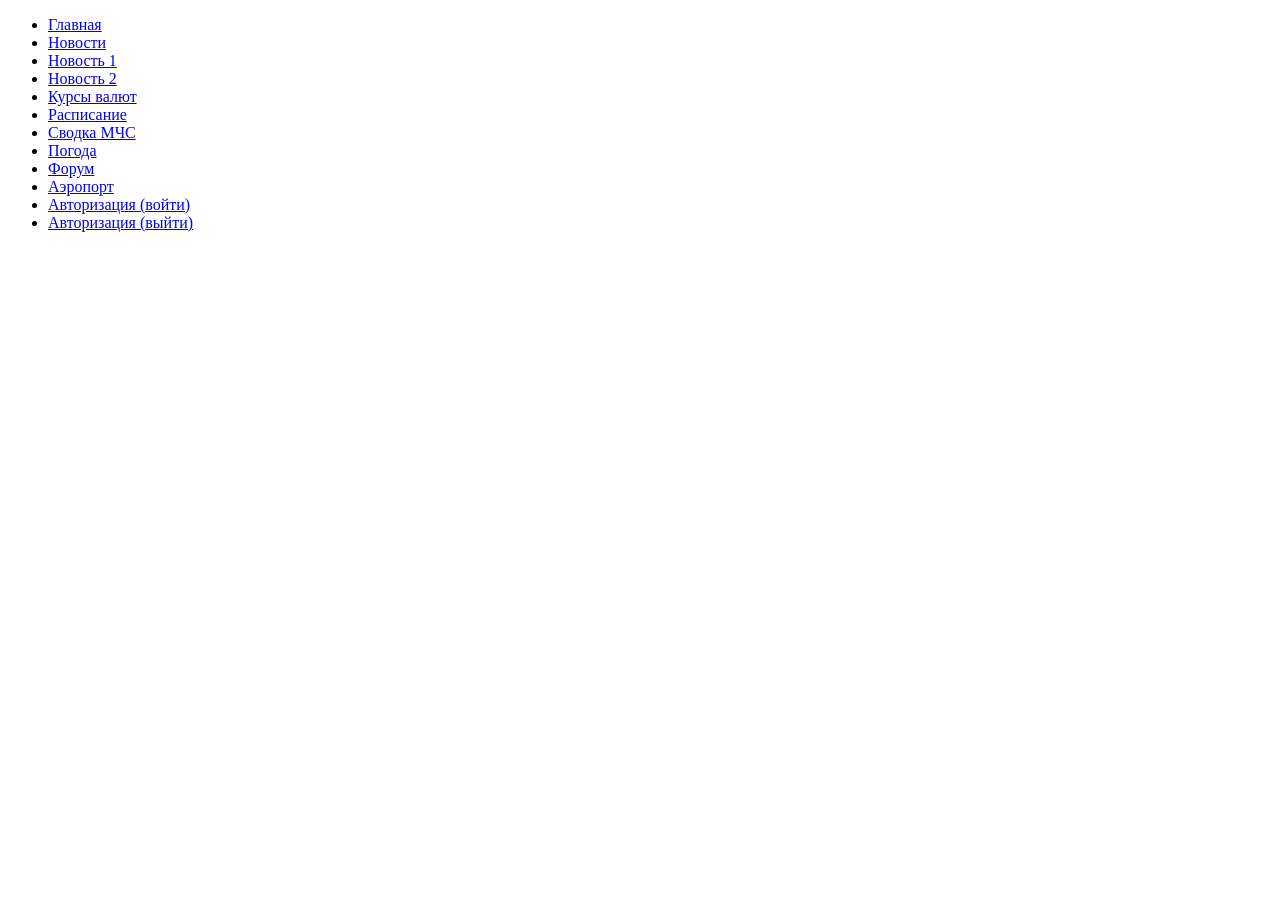
==== commit a66d5c98: "up" ====
--- a/src/index.html
+++ b/src/index.html
@@ -1,1253 +1,23 @@
 <!DOCTYPE html>
-<html lang="ru">
+<html lang="en">
 <head>
 	<meta charset="UTF-8">
-	<title>Title</title>
-	<meta name="viewport" content="initial-scale=1, maximum-scale=1" />
-	<link rel="stylesheet" href="template/styles/css/style.css" />
-	<link rel="stylesheet" href="template/styles/css/responsive.css" />
-	<script src="template/scripts/libs.js"></script>
-	<script src="template/scripts/common.js"></script>
-	<!--[if lt IE 9]>
-	<script>
-		document.createElement('header');
-		document.createElement('nav');
-		document.createElement('main');
-		document.createElement('section');
-		document.createElement('article');
-		document.createElement('aside');
-		document.createElement('footer');
-	</script>
-	<![endif]-->
+	<title>Список страниц</title>
 </head>
 <body>
-
-<div class="panel">
-	<div class="case">
-		<div class="panel__wrap row i-mid">
-			<div class="panel__logo logo"><img src="upload/logo.png" alt="" class="logo__img"></div>
-			<div class="panel__nav">
-				<ul>
-					<li><a href="">Новости</a></li>
-					<li><a href="">Статьи и репортажи</a></li>
-					<li><a href="">Форум</a></li>
-					<li><a href="">Погода и транспорт</a></li>
-					<li><a href="">Афиша</a></li>
-					<li><a href="">Доска объявлений</a></li>
-				</ul>
-			</div>
-			<div class="panel__auth auth">
-				<div class="auth__img"><img src="upload/users/1.png" alt=""></div>
-				<div class="auth__text">
-					<div class="auth__name">Константин</div>
-					<div class="auth__link auth__link_enter"><svg class="icon icon-enter" width="11" height="11" viewBox="0 0 11 11" fill="none" xmlns="http://www.w3.org/2000/svg"><path d="M6 7.5V9C6 9.55228 5.55228 10 5 10H1C0.447715 10 0 9.55228 0 9V1C0 0.447715 0.447715 0 1 0H5C5.55228 0 6 0.447715 6 1V2.5M10 5H2.5M2.5 5L4 3.5M2.5 5L4 6.5" transform="translate(10.5 0.5) scale(-1 1)" stroke="#333333" stroke-linecap="round" stroke-linejoin="round"/></svg><a href=""><span>Войти</span></a></div>
-					<div class="auth__link auth__link_quit"><svg class="icon icon-quit" width="12" height="11" viewBox="0 0 12 11" fill="none" xmlns="http://www.w3.org/2000/svg"><path d="M6 7.5V9C6 9.55228 5.55228 10 5 10H1C0.447715 10 0 9.55228 0 9V1C0 0.447715 0.447715 0 1 0H5C5.55228 0 6 0.447715 6 1V2.5M3.5 5H10.5M10.5 5L9 3.5M10.5 5L9 6.5" transform="translate(11.5 0.5) scale(-1 1)" stroke="#333333" stroke-linecap="round" stroke-linejoin="round"/></svg><a href=""><span>выйти</span></a></div>
-				</div>
-			</div>
-			<div class="panel__search search">
-				<div class="search__btn-open"><svg class="icon icon-search" width="27" height="26" viewBox="0 0 27 26" fill="none" xmlns="http://www.w3.org/2000/svg"><path d="M23.3333 22.1667L15.9391 15.9269M15.9391 15.9269C17.6245 14.2384 18.6667 11.9076 18.6667 9.33333C18.6667 4.17868 14.488 0 9.33333 0C4.17868 0 0 4.17868 0 9.33333C0 14.488 4.17868 18.6667 9.33333 18.6667C11.9137 18.6667 14.2496 17.6195 15.9391 15.9269Z" transform="translate(2 2)" stroke="#333333" stroke-width="3"/></svg></div>
-				<div class="search__wrap">
-					<input type="text" class="search__input input" placeholder="Введите запрос">
-					<button class="search__btn"><svg class="icon icon-search" width="27" height="26" viewBox="0 0 27 26" fill="none" xmlns="http://www.w3.org/2000/svg"><path d="M23.3333 22.1667L15.9391 15.9269M15.9391 15.9269C17.6245 14.2384 18.6667 11.9076 18.6667 9.33333C18.6667 4.17868 14.488 0 9.33333 0C4.17868 0 0 4.17868 0 9.33333C0 14.488 4.17868 18.6667 9.33333 18.6667C11.9137 18.6667 14.2496 17.6195 15.9391 15.9269Z" transform="translate(2 2)" stroke="#333333" stroke-width="3"/></svg></button>
-				</div>
-			</div>
-		</div>
-	</div>
-</div>
-
-<header class="header">
-	<div class="header__top">
-		<div class="case">
-			<div class="header__top-wrap row between i-mid">
-				<div class="header__small-nav">
-					<ul>
-						<li><a href="">СВОДКА МЧС</a></li>
-						<li><a href="">АВИАТАБЛО</a></li>
-						<li><a href="">ДВИЖЕНИЕ АВТОБУСОВ</a></li>
-					</ul>
-				</div>
-				<div class="header__auth auth">
-					<div class="auth__img"><img src="upload/users/1.png" alt=""></div>
-					<div class="auth__text">
-						<div class="auth__name">Константин</div>
-						<!-- <div class="auth__link auth__link_enter"><svg class="icon icon-enter" width="11" height="11" viewBox="0 0 11 11" fill="none" xmlns="http://www.w3.org/2000/svg"><path d="M6 7.5V9C6 9.55228 5.55228 10 5 10H1C0.447715 10 0 9.55228 0 9V1C0 0.447715 0.447715 0 1 0H5C5.55228 0 6 0.447715 6 1V2.5M10 5H2.5M2.5 5L4 3.5M2.5 5L4 6.5" transform="translate(10.5 0.5) scale(-1 1)" stroke="#333333" stroke-linecap="round" stroke-linejoin="round"/></svg><a href=""><span>Войти</span></a></div> -->
-						<div class="auth__link auth__link_quit"><svg class="icon icon-quit" width="12" height="11" viewBox="0 0 12 11" fill="none" xmlns="http://www.w3.org/2000/svg"><path d="M6 7.5V9C6 9.55228 5.55228 10 5 10H1C0.447715 10 0 9.55228 0 9V1C0 0.447715 0.447715 0 1 0H5C5.55228 0 6 0.447715 6 1V2.5M3.5 5H10.5M10.5 5L9 3.5M10.5 5L9 6.5" transform="translate(11.5 0.5) scale(-1 1)" stroke="#6BCEF6" stroke-linecap="round" stroke-linejoin="round"/></svg><a href=""><span>выйти</span></a></div>
-					</div>
-				</div>
-			</div>
-		</div>
-	</div>
-	<div class="header__middle">
-		<div class="case">
-			<div class="header__mid-wrap row i-mid between">
-				<a href="" class="header__logo logo">
-					<div class="logo__img"><img src="upload/logo.png" alt=""></div>
-					<span class="logo__content">
-						<span class="logo__title">Я В НОРИЛЬСКЕ</span>
-						<span class="logo__desc">первый информационный портал города</span>
-					</span>
-				</a>
-				<div class="header__rates rates">
-					<div class="rates__title">Курсы валют</div>
-					<div class="rates__list">
-						<div class="rates__item">
-							<div class="rates__name">EUR:</div>
-							<div class="rates__status"><svg class="icon icon-arrow-down-red" width="10" height="11" viewBox="0 0 10 11" fill="none" xmlns="http://www.w3.org/2000/svg"><path d="M4 0V9M4 0L0 4M4 0L8 4" transform="translate(1 10) scale(1 -1)" stroke="#EF5252" stroke-width="2" stroke-linecap="round" stroke-linejoin="round"/></svg></div>
-							<div class="rates__count">71,00</div>
-						</div>
-						<div class="rates__item">
-							<div class="rates__name">EUR:</div>
-							<div class="rates__status"><svg class="icon icon-arrow-up-green" width="10" height="11" viewBox="0 0 10 11" fill="none" xmlns="http://www.w3.org/2000/svg"><path d="M4 0V9M4 0L0 4M4 0L8 4" transform="translate(1 1)" stroke="#259C5C" stroke-width="2" stroke-linecap="round" stroke-linejoin="round"/></svg></div>
-							<div class="rates__count">71,00</div>
-						</div>
-					</div>
-				</div>
-				<div class="header__weather weather">
-					<div class="weather__title">ПОгода в норильске</div>
-					<div class="weather__wrap">
-						<div class="weather__img"><img src="upload/weather/cloudy.png" alt=""></div>
-						<div class="weather__count"><strong>+2 </strong><span>ºС</span></div>
-					</div>
-				</div>
-				<div class="header__search search">
-					<div class="search__btn-open"><svg class="icon icon-search" width="27" height="26" viewBox="0 0 27 26" fill="none" xmlns="http://www.w3.org/2000/svg"><path d="M23.3333 22.1667L15.9391 15.9269M15.9391 15.9269C17.6245 14.2384 18.6667 11.9076 18.6667 9.33333C18.6667 4.17868 14.488 0 9.33333 0C4.17868 0 0 4.17868 0 9.33333C0 14.488 4.17868 18.6667 9.33333 18.6667C11.9137 18.6667 14.2496 17.6195 15.9391 15.9269Z" transform="translate(2 2)" stroke="#333333" stroke-width="3"/></svg></div>
-					<div class="search__wrap">
-						<input type="text" class="search__input input" placeholder="Введите запрос">
-						<button class="search__btn"><svg class="icon icon-search" width="27" height="26" viewBox="0 0 27 26" fill="none" xmlns="http://www.w3.org/2000/svg"><path d="M23.3333 22.1667L15.9391 15.9269M15.9391 15.9269C17.6245 14.2384 18.6667 11.9076 18.6667 9.33333C18.6667 4.17868 14.488 0 9.33333 0C4.17868 0 0 4.17868 0 9.33333C0 14.488 4.17868 18.6667 9.33333 18.6667C11.9137 18.6667 14.2496 17.6195 15.9391 15.9269Z" transform="translate(2 2)" stroke="#333333" stroke-width="3"/></svg></button>
-					</div>
-				</div>
-				<a href="" class="header__suggest btn btn_border-color">Предложить новость</a>
-			</div>
-		</div>
-	</div>
-	<div class="header__bottom">
-		<div class="header__nav">
-			<div class="case">
-				<ul>
-					<li><a href="">Новости</a></li>
-					<li><a href="">Статьи и репортажи</a></li>
-					<li><a href="">Форум</a></li>
-					<li class="selected"><a href="">Погода и транспорт</a></li>
-					<li><a href="">Афиша</a></li>
-					<li><a href="">Доска объявлений</a></li>
-					<li><a href="">Запись к врачу</a></li>
-					<li><a href="">ТВ-программа</a></li>
-				</ul>
-			</div>
-		</div>
-		<div class="header__subnav">
-			<div class="case">
-				<ul>
-					<li><a href="">Новости Норильска</a></li>
-					<li><a href="">Главное</a></li>
-					<li><a href="">В мире</a></li>
-					<li class="selected"><a href="">Политика</a></li>
-					<li><a href="">Общество</a></li>
-					<li><a href="">Экономика</a></li>
-					<li><a href="">Проишествия</a></li>
-					<li><a href="">Спорт</a></li>
-					<li><a href="">Наука</a></li>
-					<li class="link-more">
-						<a href="#">Еще</a>
-						<ul>
-							<li><a href="">Культура</a></li>
-							<li><a href="">Религия</a></li>
-							<li><a href="">Туризм</a></li>
-						</ul>
-					</li>
-				</ul>
-			</div>
-		</div>
-	</div>
-</header>
-
-<main class="main">
-	<div class="return">
-		<div class="case">
-			<div class="return__link"><a href=""><svg class="icon icon-return " width="14" height="14" viewBox="0 0 14 14" fill="none" xmlns="http://www.w3.org/2000/svg"><path fill-rule="evenodd" clip-rule="evenodd" d="M0.447074 0.324524C0.974205 -0.170463 1.75763 -0.0902103 2.19691 0.503774L7.00113 7L2.19691 13.4962C1.75763 14.0902 0.974205 14.1705 0.447074 13.6755C-0.080057 13.1805 -0.151278 12.2977 0.287998 11.7037L3.76659 7L0.287998 2.29628C-0.151278 1.7023 -0.080057 0.819511 0.447074 0.324524Z" transform="translate(7) scale(-1 1)" fill="#656571"/><path fill-rule="evenodd" clip-rule="evenodd" d="M0 1.4C0 0.626801 0.63293 0 1.41369 0H10.8383C11.619 0 12.252 0.626801 12.252 1.4C12.252 2.1732 11.619 2.8 10.8383 2.8H1.41369C0.63293 2.8 0 2.1732 0 1.4Z" transform="translate(1.74805 8.40039) scale(1 -1)" fill="#656571"/></svg><span>Назад</span></a></div>
-		</div>
-	</div>
-	<div class="main-title">
-		<div class="case">
-			<div class="main-title__wrap title"><h1>Главное на сегодня</h1><span class="round"></span></div>
-		</div>
-	</div>
-	<div class="now">
-		<div class="case">
-			<div class="now__wrap row">
-				<div class="now__left">
-					<div class="now__item now__item_big article article_big article_vertical">
-						<div class="article__img"><img src="upload/image.png" alt=""></div>
-						<div class="article__content">
-							<div class="article__labels">
-								<ul>
-									<li><a href="">Новости в мире</a></li>
-								</ul>
-							</div> 
-							<div class="article__title"><a href="">Медведев распределил обязанности между вице-премьерами</a></div>
-							<div class="article__text">Премьер-министр РФ Дмитрий Медведев подписал документ, официально закрепляющий за 10 вице-премьерами нового кабмина их обязанности, распределение полномочий совпадает с озвученными ранее Медведевым планами.</div>
-							<div class="article__date">Сегодня в 14:30</div>
-						</div>
-					</div>
-				</div>
-				<div class="now__right row">
-					<div class="now__imgslist">
-						<div class="now__item now__item_small article article_small article_vertical">
-						<div class="article__img"><img src="upload/image.png" alt=""></div>
-						<div class="article__content">
-							<div class="article__title"><a href="">Россияне смогут оплатить покупки с помощью селфи</a></div>
-							<div class="article__date">Сегодня в 10:52</div>
-						</div>
-					</div>
-					<div class="now__item now__item_small article article_small article_vertical">
-						<div class="article__img"><img src="upload/image.png" alt=""></div>
-						<div class="article__content"> 
-							<div class="article__title"><a href="">СМИ сообщили о будущем повышении НДС</a></div>
-							<div class="article__date">Вчера в 19:42</div>
-						</div>
-					</div>
-					</div>
-					<div class="now__textlist">
-						<div class="now__textlist-wrap">
-							<div class="textarticle">
-								<div class="textarticle__title"><a href="">Россия ответит на размещение в Польше американской базы</a></div>
-								<div class="textarticle__date">Вчера в 11:09</div>
-							</div>
-							<div class="textarticle">
-								<div class="textarticle__title"><a href="">Роскомнадзор потребовал удалить Telegram из App Store</a></div>
-								<div class="textarticle__date">28 мая в 18:38</div>
-							</div>
-							<div class="textarticle">
-								<div class="textarticle__title"><a href="">В Ингушетии Евкурова отлучили от мусульманской общины</a></div>
-								<div class="textarticle__date">28 мая в 15:03</div>
-							</div>
-							<div class="textarticle">
-								<div class="textarticle__title"><a href="">Путин отправил в отставку двух губернаторов</a></div>
-								<div class="textarticle__date">27 мая в 00:11</div>
-							</div>
-						</div>
-						<a href="" class="now__all-news btn btn_border-color">ВСЕ НОВОСТИ</a>
-					</div>
-				</div>
-			</div>
-		</div>
-	</div>
-	<div class="logos logos_top">
-		<div class="case">
-			<ul>
-				<li><a href=""><img src="upload/logos/1.png" alt=""></a></li>
-				<li><a href=""><img src="upload/logos/2.png" alt=""></a></li>
-				<li><a href=""><img src="upload/logos/2.png" alt=""></a></li>
-				<li><a href=""><img src="upload/logos/3.png" alt=""></a></li>
-			</ul>
-		</div>
-	</div>
-	<div class="interesting">
-		<div class="case">
-			<div class="interesting__title title"><span>Интересное из жизни города</span><div class="round"></div></div>
-			<div class="interesting__list row between i-strech">
-				<div class="interesting__item">
-					<div class="interesting__img"><img src="upload/intresting/1.png" alt=""></div>
-					<div class="interesting__content">
-						<div class="interesting__subtitle"><a href="">«Сияние Севера» для выпускников</a></div>
-						<div class="interesting__text">О подготовке к празднику шла речь на общегородской планёрке...</div>
-						<div class="interesting__data row between i-mid">
-							<div class="interesting__date">Сегодня в 14:30</div>
-							<div class="interesting__label"><a href="">Достопримечательности</a></div>
-						</div>
-					</div>
-				</div>
-				<div class="interesting__item">
-					<div class="interesting__img"><img src="upload/intresting/2.png" alt=""></div>
-					<div class="interesting__content">
-						<div class="interesting__subtitle"><a href="">Норильск готовится к юбилею</a></div>
-						<div class="interesting__text">Праздничное оформление начнётся 15 июня. Вся необходимая продукция...</div>
-						<div class="interesting__data row between i-mid">
-							<div class="interesting__date">28 мая в 15:03</div>
-							<div class="interesting__label"><a href="">Хроника</a></div>
-						</div>
-					</div>
-				</div>
-				<div class="interesting__item">
-					<div class="interesting__img"><img src="upload/intresting/3.png" alt=""></div>
-					<div class="interesting__content">
-						<div class="interesting__subtitle"><a href="">Первый дом Норильска в Норильске</a></div>
-						<div class="interesting__text">Город Норильск — один из пяти самых северных городов с населением</div>
-						<div class="interesting__data row between i-mid">
-							<div class="interesting__date">28 мая в 15:03</div>
-							<div class="interesting__label"><a href="">Интересные факты</a></div>
-						</div>
-					</div>
-				</div>
-			</div>
-		</div>
-	</div>
-	<div class="discussion">
-		<div class="case">
-			<div class="discussion__title title"><span>Обсуждения на форуме</span><div class="round"></div></div>
-			<div class="discussion__list row i-strech">
-				<div class="discussion__item">
-					<div class="discussion__wrap">
-						<div class="discussion__subtitle">Когда растает последний снег?</div>
-						<div class="discussion__text">Судя по прогнозу погоду можно ориентироваться на середину июня!</div>
-						<div class="discussion__data row between">
-							<div class="discussion__date">Сегодня в 14:30</div>
-						</div>
-					</div>
-					<div class="discussion__user">Sunnyman1985</div>
-				</div>
-				<div class="discussion__item">
-					<div class="discussion__wrap">
-						<div class="discussion__subtitle">Вопросы логопеду, дефектологу и неврологу</div>
-						<div class="discussion__text">Добрый день. Ребенку 6 лет, плохо говорит букву "Р", рычать получается, а при разговоре...</div>
-						<div class="discussion__data row between">
-							<div class="discussion__date">Вчера в 9:04</div>
-						</div>
-					</div>
-					<div class="discussion__user">anza1402</div>
-				</div>
-				<div class="discussion__item">
-					<div class="discussion__wrap">
-						<div class="discussion__subtitle">Сокращенный рабочий день по пятницам будет?</div>
-						<div class="discussion__text">Кто что слышал? <br>Кто что знает?</div>
-						<div class="discussion__data row between">
-							<div class="discussion__date">26 мая в 16:38</div>
-							<div class="discussion__label">НОВАЯ ТЕМА</div>
-						</div>
-					</div>
-					<div class="discussion__user">Таня-Танк</div>
-				</div>
-				<div class="discussion__item">
-					<div class="discussion__wrap">
-						<div class="discussion__subtitle">Благополучные районы Норильска</div>
-						<div class="discussion__text">Переезжаем в ваш город, будем покупать квартиру. Подскажите наиболее благополучные районы...</div>
-						<div class="discussion__data row between">
-							<div class="discussion__date">26 мая в 16:38</div>
-						</div>
-					</div>
-					<div class="discussion__user">njubyf</div>
-				</div>
-			</div>
-		</div>
-	</div>
-	<div class="afisha">
-		<div class="case">
-			<div class="afisha__title title"><span>Афиша событий</span><div class="round"></div></div>
-			<div class="afisha__list">
-				<div class="afisha__item afisha__item_pink">
-					<div class="afisha__head">
-						<div class="afisha__img"><img src="upload/events/1.png" alt=""></div>
-						<div class="afisha__data row i-strech between">
-							<div class="afisha__type">Концерт</div>
-							<div class="afisha__age">6+</div>
-						</div>
-					</div>
-					<div class="afisha__body">
-						<div class="afisha__subtitle"><a href="">Cольный концерт Елены Темниковой</a></div>
-						<div class="afisha__date">18 мая – 10 июня</div>
-						<div class="afisha__desc">Городской Центр Культуры г. Норильска</div>
-					</div>
-				</div>
-				<div class="afisha__item afisha__item_puple">
-					<div class="afisha__head">
-						<div class="afisha__img"><img src="upload/events/2.png" alt=""></div>
-						<div class="afisha__data row i-strech between">
-							<div class="afisha__type">Кино</div>
-							<div class="afisha__age">16+</div>
-						</div>
-					</div>
-					<div class="afisha__body">
-						<div class="afisha__subtitle"><a href="">Хан Соло: Звездный войны. Истории</a></div>
-						<div class="afisha__date">18 мая – 10 июня</div>
-						<div class="afisha__desc">Городской Центр Культуры г. Норильска</div>
-					</div>
-				</div>
-				<div class="afisha__item afisha__item_puple">
-					<div class="afisha__head">
-						<div class="afisha__img"><img src="upload/events/3.png" alt=""></div>
-						<div class="afisha__data row i-strech between">
-							<div class="afisha__type">Кино</div>
-							<div class="afisha__age">18+</div>
-						</div>
-					</div>
-					<div class="afisha__body">
-						<div class="afisha__subtitle"><a href="">Дедпул 2</a></div>
-						<div class="afisha__date">18 мая – 10 июня</div>
-						<div class="afisha__desc">Городской Центр Культуры г. Норильска</div>
-					</div>
-				</div>
-				<div class="afisha__item afisha__item_pink">
-					<div class="afisha__head">
-						<div class="afisha__img"><img src="upload/events/4.png" alt=""></div>
-						<div class="afisha__data row i-strech between">
-							<div class="afisha__type">Концерт</div>
-							<div class="afisha__age">0+</div>
-						</div>
-					</div>
-					<div class="afisha__body">
-						<div class="afisha__subtitle"><a href="">Оркестр Гленна Миллера</a></div>
-						<div class="afisha__date">18 мая – 10 июня</div>
-						<div class="afisha__desc">Городской Центр Культуры г. Норильска</div>
-					</div>
-				</div>
-				<div class="afisha__item afisha__item_blue">
-					<div class="afisha__head">
-						<div class="afisha__img"><img src="upload/events/5.png" alt=""></div>
-						<div class="afisha__data row i-strech between">
-							<div class="afisha__type">Выставка</div>
-							<div class="afisha__age">0+</div>
-						</div>
-					</div>
-					<div class="afisha__body">
-						<div class="afisha__subtitle"><a href="">Ван Гог. Симфония цвета</a></div>
-						<div class="afisha__date">18 мая – 10 июня</div>
-						<div class="afisha__desc">Городской Центр Культуры г. Норильска</div>
-					</div>
-				</div>
-				<div class="afisha__item afisha__item_green">
-					<div class="afisha__head">
-						<div class="afisha__img"><img src="upload/events/6.png" alt=""></div>
-						<div class="afisha__data row i-strech between">
-							<div class="afisha__type">Спектакль</div>
-							<div class="afisha__age">12+</div>
-						</div>
-					</div>
-					<div class="afisha__body">
-						<div class="afisha__subtitle"><a href="">Невеста напрокат</a></div>
-						<div class="afisha__date">23 октября, 19:30</div>
-						<div class="afisha__desc">Театр Драмы им. В. В. Маяковского</div>
-					</div>
-				</div>
-				<div class="afisha__item afisha__item_pink">
-					<div class="afisha__head">
-						<div class="afisha__img"><img src="upload/events/1.png" alt=""></div>
-						<div class="afisha__data row i-strech between">
-							<div class="afisha__type">Концерт</div>
-							<div class="afisha__age">6+</div>
-						</div>
-					</div>
-					<div class="afisha__body">
-						<div class="afisha__subtitle"><a href="">Cольный концерт Елены Темниковой</a></div>
-						<div class="afisha__date">18 мая – 10 июня</div>
-						<div class="afisha__desc">Городской Центр Культуры г. Норильска</div>
-					</div>
-				</div>
-				<div class="afisha__item afisha__item_puple">
-					<div class="afisha__head">
-						<div class="afisha__img"><img src="upload/events/2.png" alt=""></div>
-						<div class="afisha__data row i-strech between">
-							<div class="afisha__type">Кино</div>
-							<div class="afisha__age">16+</div>
-						</div>
-					</div>
-					<div class="afisha__body">
-						<div class="afisha__subtitle"><a href="">Хан Соло: Звездный войны. Истории</a></div>
-						<div class="afisha__date">18 мая – 10 июня</div>
-						<div class="afisha__desc">Городской Центр Культуры г. Норильска</div>
-					</div>
-				</div>
-				<div class="afisha__item afisha__item_puple">
-					<div class="afisha__head">
-						<div class="afisha__img"><img src="upload/events/3.png" alt=""></div>
-						<div class="afisha__data row i-strech between">
-							<div class="afisha__type">Кино</div>
-							<div class="afisha__age">18+</div>
-						</div>
-					</div>
-					<div class="afisha__body">
-						<div class="afisha__subtitle"><a href="">Дедпул 2</a></div>
-						<div class="afisha__date">18 мая – 10 июня</div>
-						<div class="afisha__desc">Городской Центр Культуры г. Норильска</div>
-					</div>
-				</div>
-				<div class="afisha__item afisha__item_pink">
-					<div class="afisha__head">
-						<div class="afisha__img"><img src="upload/events/4.png" alt=""></div>
-						<div class="afisha__data row i-strech between">
-							<div class="afisha__type">Концерт</div>
-							<div class="afisha__age">0+</div>
-						</div>
-					</div>
-					<div class="afisha__body">
-						<div class="afisha__subtitle"><a href="">Оркестр Гленна Миллера</a></div>
-						<div class="afisha__date">18 мая – 10 июня</div>
-						<div class="afisha__desc">Городской Центр Культуры г. Норильска</div>
-					</div>
-				</div>
-				<div class="afisha__item afisha__item_blue">
-					<div class="afisha__head">
-						<div class="afisha__img"><img src="upload/events/5.png" alt=""></div>
-						<div class="afisha__data row i-strech between">
-							<div class="afisha__type">Выставка</div>
-							<div class="afisha__age">0+</div>
-						</div>
-					</div>
-					<div class="afisha__body">
-						<div class="afisha__subtitle"><a href="">Ван Гог. Симфония цвета</a></div>
-						<div class="afisha__date">18 мая – 10 июня</div>
-						<div class="afisha__desc">Городской Центр Культуры г. Норильска</div>
-					</div>
-				</div>
-				<div class="afisha__item afisha__item_green">
-					<div class="afisha__head">
-						<div class="afisha__img"><img src="upload/events/6.png" alt=""></div>
-						<div class="afisha__data row i-strech between">
-							<div class="afisha__type">Спектакль</div>
-							<div class="afisha__age">12+</div>
-						</div>
-					</div>
-					<div class="afisha__body">
-						<div class="afisha__subtitle"><a href="">Невеста напрокат</a></div>
-						<div class="afisha__date">23 октября, 19:30</div>
-						<div class="afisha__desc">Театр Драмы им. В. В. Маяковского</div>
-					</div>
-				</div>
-				<div class="afisha__item afisha__item_pink">
-					<div class="afisha__head">
-						<div class="afisha__img"><img src="upload/events/1.png" alt=""></div>
-						<div class="afisha__data row i-strech between">
-							<div class="afisha__type">Концерт</div>
-							<div class="afisha__age">6+</div>
-						</div>
-					</div>
-					<div class="afisha__body">
-						<div class="afisha__subtitle"><a href="">Cольный концерт Елены Темниковой</a></div>
-						<div class="afisha__date">18 мая – 10 июня</div>
-						<div class="afisha__desc">Городской Центр Культуры г. Норильска</div>
-					</div>
-				</div>
-				<div class="afisha__item afisha__item_puple">
-					<div class="afisha__head">
-						<div class="afisha__img"><img src="upload/events/2.png" alt=""></div>
-						<div class="afisha__data row i-strech between">
-							<div class="afisha__type">Кино</div>
-							<div class="afisha__age">16+</div>
-						</div>
-					</div>
-					<div class="afisha__body">
-						<div class="afisha__subtitle"><a href="">Хан Соло: Звездный войны. Истории</a></div>
-						<div class="afisha__date">18 мая – 10 июня</div>
-						<div class="afisha__desc">Городской Центр Культуры г. Норильска</div>
-					</div>
-				</div>
-				<div class="afisha__item afisha__item_puple">
-					<div class="afisha__head">
-						<div class="afisha__img"><img src="upload/events/3.png" alt=""></div>
-						<div class="afisha__data row i-strech between">
-							<div class="afisha__type">Кино</div>
-							<div class="afisha__age">18+</div>
-						</div>
-					</div>
-					<div class="afisha__body">
-						<div class="afisha__subtitle"><a href="">Дедпул 2</a></div>
-						<div class="afisha__date">18 мая – 10 июня</div>
-						<div class="afisha__desc">Городской Центр Культуры г. Норильска</div>
-					</div>
-				</div>
-				<div class="afisha__item afisha__item_pink">
-					<div class="afisha__head">
-						<div class="afisha__img"><img src="upload/events/4.png" alt=""></div>
-						<div class="afisha__data row i-strech between">
-							<div class="afisha__type">Концерт</div>
-							<div class="afisha__age">0+</div>
-						</div>
-					</div>
-					<div class="afisha__body">
-						<div class="afisha__subtitle"><a href="">Оркестр Гленна Миллера</a></div>
-						<div class="afisha__date">18 мая – 10 июня</div>
-						<div class="afisha__desc">Городской Центр Культуры г. Норильска</div>
-					</div>
-				</div>
-				<div class="afisha__item afisha__item_blue">
-					<div class="afisha__head">
-						<div class="afisha__img"><img src="upload/events/5.png" alt=""></div>
-						<div class="afisha__data row i-strech between">
-							<div class="afisha__type">Выставка</div>
-							<div class="afisha__age">0+</div>
-						</div>
-					</div>
-					<div class="afisha__body">
-						<div class="afisha__subtitle"><a href="">Ван Гог. Симфония цвета</a></div>
-						<div class="afisha__date">18 мая – 10 июня</div>
-						<div class="afisha__desc">Городской Центр Культуры г. Норильска</div>
-					</div>
-				</div>
-				<div class="afisha__item afisha__item_green">
-					<div class="afisha__head">
-						<div class="afisha__img"><img src="upload/events/6.png" alt=""></div>
-						<div class="afisha__data row i-strech between">
-							<div class="afisha__type">Спектакль</div>
-							<div class="afisha__age">12+</div>
-						</div>
-					</div>
-					<div class="afisha__body">
-						<div class="afisha__subtitle"><a href="">Невеста напрокат</a></div>
-						<div class="afisha__date">23 октября, 19:30</div>
-						<div class="afisha__desc">Театр Драмы им. В. В. Маяковского</div>
-					</div>
-				</div>
-				<div class="afisha__item afisha__item_pink">
-					<div class="afisha__head">
-						<div class="afisha__img"><img src="upload/events/1.png" alt=""></div>
-						<div class="afisha__data row i-strech between">
-							<div class="afisha__type">Концерт</div>
-							<div class="afisha__age">6+</div>
-						</div>
-					</div>
-					<div class="afisha__body">
-						<div class="afisha__subtitle"><a href="">Cольный концерт Елены Темниковой</a></div>
-						<div class="afisha__date">18 мая – 10 июня</div>
-						<div class="afisha__desc">Городской Центр Культуры г. Норильска</div>
-					</div>
-				</div>
-				<div class="afisha__item afisha__item_puple">
-					<div class="afisha__head">
-						<div class="afisha__img"><img src="upload/events/2.png" alt=""></div>
-						<div class="afisha__data row i-strech between">
-							<div class="afisha__type">Кино</div>
-							<div class="afisha__age">16+</div>
-						</div>
-					</div>
-					<div class="afisha__body">
-						<div class="afisha__subtitle"><a href="">Хан Соло: Звездный войны. Истории</a></div>
-						<div class="afisha__date">18 мая – 10 июня</div>
-						<div class="afisha__desc">Городской Центр Культуры г. Норильска</div>
-					</div>
-				</div>
-				<div class="afisha__item afisha__item_puple">
-					<div class="afisha__head">
-						<div class="afisha__img"><img src="upload/events/3.png" alt=""></div>
-						<div class="afisha__data row i-strech between">
-							<div class="afisha__type">Кино</div>
-							<div class="afisha__age">18+</div>
-						</div>
-					</div>
-					<div class="afisha__body">
-						<div class="afisha__subtitle"><a href="">Дедпул 2</a></div>
-						<div class="afisha__date">18 мая – 10 июня</div>
-						<div class="afisha__desc">Городской Центр Культуры г. Норильска</div>
-					</div>
-				</div>
-				<div class="afisha__item afisha__item_pink">
-					<div class="afisha__head">
-						<div class="afisha__img"><img src="upload/events/4.png" alt=""></div>
-						<div class="afisha__data row i-strech between">
-							<div class="afisha__type">Концерт</div>
-							<div class="afisha__age">0+</div>
-						</div>
-					</div>
-					<div class="afisha__body">
-						<div class="afisha__subtitle"><a href="">Оркестр Гленна Миллера</a></div>
-						<div class="afisha__date">18 мая – 10 июня</div>
-						<div class="afisha__desc">Городской Центр Культуры г. Норильска</div>
-					</div>
-				</div>
-				<div class="afisha__item afisha__item_blue">
-					<div class="afisha__head">
-						<div class="afisha__img"><img src="upload/events/5.png" alt=""></div>
-						<div class="afisha__data row i-strech between">
-							<div class="afisha__type">Выставка</div>
-							<div class="afisha__age">0+</div>
-						</div>
-					</div>
-					<div class="afisha__body">
-						<div class="afisha__subtitle"><a href="">Ван Гог. Симфония цвета</a></div>
-						<div class="afisha__date">18 мая – 10 июня</div>
-						<div class="afisha__desc">Городской Центр Культуры г. Норильска</div>
-					</div>
-				</div>
-				<div class="afisha__item afisha__item_green">
-					<div class="afisha__head">
-						<div class="afisha__img"><img src="upload/events/6.png" alt=""></div>
-						<div class="afisha__data row i-strech between">
-							<div class="afisha__type">Спектакль</div>
-							<div class="afisha__age">12+</div>
-						</div>
-					</div>
-					<div class="afisha__body">
-						<div class="afisha__subtitle"><a href="">Невеста напрокат</a></div>
-						<div class="afisha__date">23 октября, 19:30</div>
-						<div class="afisha__desc">Театр Драмы им. В. В. Маяковского</div>
-					</div>
-				</div>
-				<div class="afisha__item afisha__item_pink">
-					<div class="afisha__head">
-						<div class="afisha__img"><img src="upload/events/1.png" alt=""></div>
-						<div class="afisha__data row i-strech between">
-							<div class="afisha__type">Концерт</div>
-							<div class="afisha__age">6+</div>
-						</div>
-					</div>
-					<div class="afisha__body">
-						<div class="afisha__subtitle"><a href="">Cольный концерт Елены Темниковой</a></div>
-						<div class="afisha__date">18 мая – 10 июня</div>
-						<div class="afisha__desc">Городской Центр Культуры г. Норильска</div>
-					</div>
-				</div>
-				<div class="afisha__item afisha__item_puple">
-					<div class="afisha__head">
-						<div class="afisha__img"><img src="upload/events/2.png" alt=""></div>
-						<div class="afisha__data row i-strech between">
-							<div class="afisha__type">Кино</div>
-							<div class="afisha__age">16+</div>
-						</div>
-					</div>
-					<div class="afisha__body">
-						<div class="afisha__subtitle"><a href="">Хан Соло: Звездный войны. Истории</a></div>
-						<div class="afisha__date">18 мая – 10 июня</div>
-						<div class="afisha__desc">Городской Центр Культуры г. Норильска</div>
-					</div>
-				</div>
-				<div class="afisha__item afisha__item_puple">
-					<div class="afisha__head">
-						<div class="afisha__img"><img src="upload/events/3.png" alt=""></div>
-						<div class="afisha__data row i-strech between">
-							<div class="afisha__type">Кино</div>
-							<div class="afisha__age">18+</div>
-						</div>
-					</div>
-					<div class="afisha__body">
-						<div class="afisha__subtitle"><a href="">Дедпул 2</a></div>
-						<div class="afisha__date">18 мая – 10 июня</div>
-						<div class="afisha__desc">Городской Центр Культуры г. Норильска</div>
-					</div>
-				</div>
-				<div class="afisha__item afisha__item_pink">
-					<div class="afisha__head">
-						<div class="afisha__img"><img src="upload/events/4.png" alt=""></div>
-						<div class="afisha__data row i-strech between">
-							<div class="afisha__type">Концерт</div>
-							<div class="afisha__age">0+</div>
-						</div>
-					</div>
-					<div class="afisha__body">
-						<div class="afisha__subtitle"><a href="">Оркестр Гленна Миллера</a></div>
-						<div class="afisha__date">18 мая – 10 июня</div>
-						<div class="afisha__desc">Городской Центр Культуры г. Норильска</div>
-					</div>
-				</div>
-				<div class="afisha__item afisha__item_blue">
-					<div class="afisha__head">
-						<div class="afisha__img"><img src="upload/events/5.png" alt=""></div>
-						<div class="afisha__data row i-strech between">
-							<div class="afisha__type">Выставка</div>
-							<div class="afisha__age">0+</div>
-						</div>
-					</div>
-					<div class="afisha__body">
-						<div class="afisha__subtitle"><a href="">Ван Гог. Симфония цвета</a></div>
-						<div class="afisha__date">18 мая – 10 июня</div>
-						<div class="afisha__desc">Городской Центр Культуры г. Норильска</div>
-					</div>
-				</div>
-				<div class="afisha__item afisha__item_green">
-					<div class="afisha__head">
-						<div class="afisha__img"><img src="upload/events/6.png" alt=""></div>
-						<div class="afisha__data row i-strech between">
-							<div class="afisha__type">Спектакль</div>
-							<div class="afisha__age">12+</div>
-						</div>
-					</div>
-					<div class="afisha__body">
-						<div class="afisha__subtitle"><a href="">Невеста напрокат</a></div>
-						<div class="afisha__date">23 октября, 19:30</div>
-						<div class="afisha__desc">Театр Драмы им. В. В. Маяковского</div>
-					</div>
-				</div>
-				<div class="afisha__item afisha__item_pink">
-					<div class="afisha__head">
-						<div class="afisha__img"><img src="upload/events/1.png" alt=""></div>
-						<div class="afisha__data row i-strech between">
-							<div class="afisha__type">Концерт</div>
-							<div class="afisha__age">6+</div>
-						</div>
-					</div>
-					<div class="afisha__body">
-						<div class="afisha__subtitle"><a href="">Cольный концерт Елены Темниковой</a></div>
-						<div class="afisha__date">18 мая – 10 июня</div>
-						<div class="afisha__desc">Городской Центр Культуры г. Норильска</div>
-					</div>
-				</div>
-				<div class="afisha__item afisha__item_puple">
-					<div class="afisha__head">
-						<div class="afisha__img"><img src="upload/events/2.png" alt=""></div>
-						<div class="afisha__data row i-strech between">
-							<div class="afisha__type">Кино</div>
-							<div class="afisha__age">16+</div>
-						</div>
-					</div>
-					<div class="afisha__body">
-						<div class="afisha__subtitle"><a href="">Хан Соло: Звездный войны. Истории</a></div>
-						<div class="afisha__date">18 мая – 10 июня</div>
-						<div class="afisha__desc">Городской Центр Культуры г. Норильска</div>
-					</div>
-				</div>
-				<div class="afisha__item afisha__item_puple">
-					<div class="afisha__head">
-						<div class="afisha__img"><img src="upload/events/3.png" alt=""></div>
-						<div class="afisha__data row i-strech between">
-							<div class="afisha__type">Кино</div>
-							<div class="afisha__age">18+</div>
-						</div>
-					</div>
-					<div class="afisha__body">
-						<div class="afisha__subtitle"><a href="">Дедпул 2</a></div>
-						<div class="afisha__date">18 мая – 10 июня</div>
-						<div class="afisha__desc">Городской Центр Культуры г. Норильска</div>
-					</div>
-				</div>
-				<div class="afisha__item afisha__item_pink">
-					<div class="afisha__head">
-						<div class="afisha__img"><img src="upload/events/4.png" alt=""></div>
-						<div class="afisha__data row i-strech between">
-							<div class="afisha__type">Концерт</div>
-							<div class="afisha__age">0+</div>
-						</div>
-					</div>
-					<div class="afisha__body">
-						<div class="afisha__subtitle"><a href="">Оркестр Гленна Миллера</a></div>
-						<div class="afisha__date">18 мая – 10 июня</div>
-						<div class="afisha__desc">Городской Центр Культуры г. Норильска</div>
-					</div>
-				</div>
-				<div class="afisha__item afisha__item_blue">
-					<div class="afisha__head">
-						<div class="afisha__img"><img src="upload/events/5.png" alt=""></div>
-						<div class="afisha__data row i-strech between">
-							<div class="afisha__type">Выставка</div>
-							<div class="afisha__age">0+</div>
-						</div>
-					</div>
-					<div class="afisha__body">
-						<div class="afisha__subtitle"><a href="">Ван Гог. Симфония цвета</a></div>
-						<div class="afisha__date">18 мая – 10 июня</div>
-						<div class="afisha__desc">Городской Центр Культуры г. Норильска</div>
-					</div>
-				</div>
-				<div class="afisha__item afisha__item_green">
-					<div class="afisha__head">
-						<div class="afisha__img"><img src="upload/events/6.png" alt=""></div>
-						<div class="afisha__data row i-strech between">
-							<div class="afisha__type">Спектакль</div>
-							<div class="afisha__age">12+</div>
-						</div>
-					</div>
-					<div class="afisha__body">
-						<div class="afisha__subtitle"><a href="">Невеста напрокат</a></div>
-						<div class="afisha__date">23 октября, 19:30</div>
-						<div class="afisha__desc">Театр Драмы им. В. В. Маяковского</div>
-					</div>
-				</div>
-			</div>
-		</div>
-	</div>
-	<div class="logos logos_bottom">
-		<div class="case">
-			<ul>
-				<li><a href=""><img src="upload/logos/4.png" alt=""></a></li>
-				<li><a href=""><img src="upload/logos/5.png" alt=""></a></li>
-				<li><a href=""><img src="upload/logos/5.png" alt=""></a></li>
-				<li><a href=""><img src="upload/logos/6.png" alt=""></a></li>
-			</ul>
-		</div>
-	</div>
-	<div class="page">
-		<div class="case">
-			<div class="articles">
-				<div class="articles__main articles__main_line">
-					<div class="articles__item articles__item_big article article_big article_horizontal">
-						<div class="article__img"><img src="upload/image.png" alt=""></div>
-						<div class="article__content">
-							<div class="article__labels">
-								<ul>
-									<li><a href="">Новости в мире</a></li>
-								</ul>
-							</div> 
-							<div class="article__title"><a href="">Медведев распределил обязанности между вице-премьерами</a></div>
-							<div class="article__text">Премьер-министр РФ Дмитрий Медведев подписал документ, официально закрепляющий за 10 вице-премьерами нового кабмина их обязанности, распределение полномочий совпадает с озвученными ранее Медведевым планами.</div>
-							<div class="article__date">Сегодня в 14:30</div>
-						</div>
-					</div>
-					<div class="articles__item articles__item_big article article_big article_horizontal">
-						<div class="article__img"><img src="upload/image.png" alt=""></div>
-						<div class="article__content">
-							<div class="article__labels">
-								<ul>
-									<li><a href="">Новости в мире</a></li>
-								</ul>
-							</div> 
-							<div class="article__title"><a href="">Россия ответит на размещение в Польше американской базы</a></div>
-							<div class="article__text">Премьер-министр РФ Дмитрий Медведев подписал документ, официально закрепляющий за 10 вице-премьерами нового кабмина их обязанности, распределение полномочий совпадает с озвученными ранее Медведевым планами.</div>
-							<div class="article__date">Сегодня в 14:30</div>
-						</div>
-					</div>
-				</div>
-				<div class="articles__other row">
-					<div class="articles__item articles__item_small article article_small article_horizontal">
-						<div class="article__img"><img src="upload/image.png" alt=""></div>
-						<div class="article__content">
-							<div class="article__labels">
-								<ul>
-									<li><a href="">Экономика</a></li>
-								</ul>
-							</div> 
-							<div class="article__title"><a href="">Россияне смогут оплатить покупки с помощью селфи</a></div>
-							<div class="article__text">Премьер-министр РФ Дмитрий Медведев подписал документ, официально закрепляющий</div>
-							<div class="article__date">Сегодня в 10:52</div>
-						</div>
-					</div>
-					<div class="articles__item articles__item_small article article_small article_horizontal">
-						<div class="article__img"><img src="upload/image.png" alt=""></div>
-						<div class="article__content">
-							<div class="article__labels">
-								<ul>
-									<li><a href="">Экономика</a></li>
-								</ul>
-							</div> 
-							<div class="article__title"><a href="">Россияне смогут оплатить покупки с помощью селфи</a></div>
-							<div class="article__text">Премьер-министр РФ Дмитрий Медведев подписал документ, официально закрепляющий</div>
-							<div class="article__date">Сегодня в 10:52</div>
-						</div>
-					</div>
-					<div class="articles__item articles__item_small article article_small article_horizontal">
-						<div class="article__img"><img src="upload/image.png" alt=""></div>
-						<div class="article__content">
-							<div class="article__labels">
-								<ul>
-									<li><a href="">Экономика</a></li>
-								</ul>
-							</div> 
-							<div class="article__title"><a href="">Россияне смогут оплатить покупки с помощью селфи</a></div>
-							<div class="article__text">Премьер-министр РФ Дмитрий Медведев подписал документ, официально закрепляющий</div>
-							<div class="article__date">Сегодня в 10:52</div>
-						</div>
-					</div>
-					<div class="articles__item articles__item_small article article_small article_horizontal">
-						<div class="article__img"><img src="upload/image.png" alt=""></div>
-						<div class="article__content">
-							<div class="article__labels">
-								<ul>
-									<li><a href="">Экономика</a></li>
-								</ul>
-							</div> 
-							<div class="article__title"><a href="">Россияне смогут оплатить покупки с помощью селфи</a></div>
-							<div class="article__text">Премьер-министр РФ Дмитрий Медведев подписал документ, официально закрепляющий</div>
-							<div class="article__date">Сегодня в 10:52</div>
-						</div>
-					</div>
-				</div>
-			</div>
-			<div class="articles">
-				<div class="articles__main">
-					<div class="articles__item articles__item_big article article_big article_horizontal">
-						<div class="article__img"><img src="upload/image.png" alt=""></div>
-						<div class="article__content">
-							<div class="article__labels">
-								<ul>
-									<li><a href="">Новости в мире</a></li>
-								</ul>
-							</div> 
-							<div class="article__title"><a href="">Россия ответит на размещение в Польше американской базы</a></div>
-							<div class="article__text">Премьер-министр РФ Дмитрий Медведев подписал документ, официально закрепляющий за 10 вице-премьерами нового кабмина их обязанности, распределение полномочий совпадает с озвученными ранее Медведевым планами.</div>
-							<div class="article__date">Сегодня в 14:30</div>
-						</div>
-					</div>
-				</div>
-				<div class="articles__other row">
-					<div class="articles__item articles__item_small article article_small article_horizontal">
-						<div class="article__img"><img src="upload/image.png" alt=""></div>
-						<div class="article__content">
-							<div class="article__labels">
-								<ul>
-									<li><a href="">Экономика</a></li>
-								</ul>
-							</div> 
-							<div class="article__title"><a href="">Россияне смогут оплатить покупки с помощью селфи</a></div>
-							<div class="article__text">Премьер-министр РФ Дмитрий Медведев подписал документ, официально закрепляющий</div>
-							<div class="article__date">Сегодня в 10:52</div>
-						</div>
-					</div>
-					<div class="articles__item articles__item_small article article_small article_horizontal">
-						<div class="article__img"><img src="upload/image.png" alt=""></div>
-						<div class="article__content">
-							<div class="article__labels">
-								<ul>
-									<li><a href="">Экономика</a></li>
-								</ul>
-							</div> 
-							<div class="article__title"><a href="">Россияне смогут оплатить покупки с помощью селфи</a></div>
-							<div class="article__text">Премьер-министр РФ Дмитрий Медведев подписал документ, официально закрепляющий</div>
-							<div class="article__date">Сегодня в 10:52</div>
-						</div>
-					</div>
-					<div class="articles__item articles__item_small article article_small article_horizontal">
-						<div class="article__img"><img src="upload/image.png" alt=""></div>
-						<div class="article__content">
-							<div class="article__labels">
-								<ul>
-									<li><a href="">Экономика</a></li>
-								</ul>
-							</div> 
-							<div class="article__title"><a href="">Россияне смогут оплатить покупки с помощью селфи</a></div>
-							<div class="article__text">Премьер-министр РФ Дмитрий Медведев подписал документ, официально закрепляющий</div>
-							<div class="article__date">Сегодня в 10:52</div>
-						</div>
-					</div>
-					<div class="articles__item articles__item_small article article_small article_horizontal">
-						<div class="article__img"><img src="upload/image.png" alt=""></div>
-						<div class="article__content">
-							<div class="article__labels">
-								<ul>
-									<li><a href="">Экономика</a></li>
-								</ul>
-							</div> 
-							<div class="article__title"><a href="">Россияне смогут оплатить покупки с помощью селфи</a></div>
-							<div class="article__text">Премьер-министр РФ Дмитрий Медведев подписал документ, официально закрепляющий</div>
-							<div class="article__date">Сегодня в 10:52</div>
-						</div>
-					</div>
-				</div>
-				<div class="articles__pagination pagination">
-					<ul>
-						<li class="link-prev disabled"><a href=""><svg class="icon icon-arrow-small-left" width="16" height="15" viewBox="0 0 16 15" fill="none" xmlns="http://www.w3.org/2000/svg"><path fill-rule="evenodd" clip-rule="evenodd" d="M0.510859 0.347704C1.1132 -0.182639 2.0084 -0.0966539 2.51035 0.539758L8 7.5L2.51035 14.4602C2.0084 15.0967 1.1132 15.1826 0.510859 14.6523C-0.0914789 14.122 -0.172861 13.1761 0.329088 12.5397L4.30398 7.5L0.329088 2.4603C-0.172861 1.82389 -0.0914789 0.878047 0.510859 0.347704Z" transform="translate(8) scale(-1 1)" fill="#D0E0F2"/><path fill-rule="evenodd" clip-rule="evenodd" d="M0 1.5C0 0.671573 0.723232 0 1.61538 0H12.3846C13.2768 0 14 0.671573 14 1.5C14 2.32843 13.2768 3 12.3846 3H1.61538C0.723232 3 0 2.32843 0 1.5Z" transform="translate(2 9) scale(1 -1)" fill="#D0E0F2"/></svg></a></li>
-						<li><a href="">1</a></li>
-						<li class="selected"><a href="">2</a></li>
-						<li><a href="">3</a></li>
-						<li><a href="">4</a></li>
-						<li><a href="">5</a></li>
-						<li class="link-next"><a href=""><svg class="icon icon-arrow-small-right" width="16" height="15" viewBox="0 0 16 15" fill="none" xmlns="http://www.w3.org/2000/svg"><path fill-rule="evenodd" clip-rule="evenodd" d="M0.510859 0.347704C1.1132 -0.182639 2.0084 -0.0966539 2.51035 0.539758L8 7.5L2.51035 14.4602C2.0084 15.0967 1.1132 15.1826 0.510859 14.6523C-0.0914789 14.122 -0.172861 13.1761 0.329088 12.5397L4.30398 7.5L0.329088 2.4603C-0.172861 1.82389 -0.0914789 0.878047 0.510859 0.347704Z" transform="translate(8)" fill="#3E3E4E"/><path fill-rule="evenodd" clip-rule="evenodd" d="M0 1.5C0 0.671573 0.723232 0 1.61538 0H12.3846C13.2768 0 14 0.671573 14 1.5C14 2.32843 13.2768 3 12.3846 3H1.61538C0.723232 3 0 2.32843 0 1.5Z" transform="translate(14 9) rotate(180)" fill="#3E3E4E"/></svg></a></li>
-					</ul>
-				</div>
-			</div>
-			<div class="page__wrap row between">
-				<div class="section">
-					<div class="page__title title"><h1>Медведев распределил обязанности между вице-премьерами</h1></div>
-					<div class="article-page">
-						<div class="article-page__head row i-mid">
-							<div class="article-page__author">Виктория Котова</div>
-							<div class="article-page__date">8 июня 2018, 16:10</div>
-							<div class="article-page__comments">0</div>
-							<div class="article-page__views">177</div>
-							<div class="article-page__label"><a href="">Норильск / Политика</a></div>
-						</div>
-						<div class="article-page__body">
-							<div class="text">
-								<img src="upload/image.png" alt="" class="main-img ">
-								<p>Премьер-министр России Дмитрий Медведев своим распоряжением распределил обязанности между вице-премьерами, сообщает «РИА Новости». В соответствии с документом единственный первый заместитель главы правительства Антон Силуанов, возглавляющий также Минфин страны, будет отвечать за «весь комплекс вопросов финансово-экономической политики, в том числе национальный проект .</p>
-								<p>В зону ответственности Силуанова войдут также вопросы реализации национальных программ в сферах развития международной кооперации и экспорта, повышения производительности труда и поддержки занятости, а также вопросы, связанные с госрегулированием производства и оборота этилового спирта, алкогольной и спиртосодержащей продукции.</p>
-								<p>Вице-премьеру Ольге Голодец в новом правительстве доверены вопросы культуры, спорта и туризма, а Татьяне Голиковой — все социальные вопросы («от уровня жизни и доходов людей до трудовых отношений»), вопросы пенсионного обеспечения, оборота лекарств и молодежной политики, а также контроль и надзор в сфере образования и науки, а также санитарно-эпидемиологический надзор.</p>
-								<div class="article-page__on-topic on-topic on-topic_right">
-									<div class="on-topic__label">Политика</div>
-									<div class="on-topic__title"><a href="">Структура нового российского правительства</a></div>
-								</div>
-								<p>Комментируя распределение полномочий между вице-премьерами, пресс-секретарь главы правительства Наталья Тимакова пояснила, что их главной задачей станет достижение целей, поставленных в майском указе президента России Владимира Путина. </p>
-								<p>По словам Тимаковой, практически каждый вице-премьер будет курировать не просто направления работы, но и выполнение конкретных национальных проектов. «Это сделано для того, чтобы была персональная ответственность за выполнение и был четкий, практически ежедневный контроль за выполнением этих поручений», — отметила пресс-секретарь премьер-министра (цитата по ТАСС).</p>
-								<div class="cortege row between">
-									<img src="upload/image.png" alt="">
-									<img src="upload/image.png" alt="">
-									<img src="upload/image.png" alt="">
-									<p>21 мая Медведев говорил, что намерен завершить процесс распределения обязанностей между своими заместителями в течение недели. Тогда же глава правительства отметил, что вице-премьеры и так знают, чем должны заниматься. «Прошу всех вице-премьеров организовать работу по тем направлениям, которые вы координируете», — сказал тогда Медведев.</p>
-								</div>
-								<a href="https://www.youtube.com/watch?v=kJQP7kiw5Fk" data-fancybox class="video"><img src="upload/image.png" alt=""></a>
-							</div>
-						</div>
-					</div>
-					<div class="more">
-						<div class="more__title title"><span>Ещё материалы по теме</span></div>
-						<div class="more__list">
-							<ul>
-								<li><a href=""><svg class="icon icon-arrow-right " width="19" height="16" viewBox="0 0 19 16" fill="none" xmlns="http://www.w3.org/2000/svg"><path d="M18.7071 0.707107C19.0976 0.316583 19.0976 -0.316583 18.7071 -0.707107L12.3431 -7.07107C11.9526 -7.46159 11.3195 -7.46159 10.9289 -7.07107C10.5384 -6.68054 10.5384 -6.04738 10.9289 -5.65685L16.5858 0L10.9289 5.65685C10.5384 6.04738 10.5384 6.68054 10.9289 7.07107C11.3195 7.46159 11.9526 7.46159 12.3431 7.07107L18.7071 0.707107ZM0 1H18V-1H0V1Z" transform="translate(0 8)" fill="#5B4895"/></svg><span>Юлия Богданова призналась, что чувствует себя виноватой за произошедшее в «Зимней вишне»</span></a></li>
-								<li><a href=""><svg class="icon icon-arrow-right " width="19" height="16" viewBox="0 0 19 16" fill="none" xmlns="http://www.w3.org/2000/svg"><path d="M18.7071 0.707107C19.0976 0.316583 19.0976 -0.316583 18.7071 -0.707107L12.3431 -7.07107C11.9526 -7.46159 11.3195 -7.46159 10.9289 -7.07107C10.5384 -6.68054 10.5384 -6.04738 10.9289 -5.65685L16.5858 0L10.9289 5.65685C10.5384 6.04738 10.5384 6.68054 10.9289 7.07107C11.3195 7.46159 11.9526 7.46159 12.3431 7.07107L18.7071 0.707107ZM0 1H18V-1H0V1Z" transform="translate(0 8)" fill="#5B4895"/></svg><span>Александр Мамонтов устроил людей в МЧС фиктивно и заплатил им 1,8 миллиона рублей</span></a></li>
-								<li><a href=""><svg class="icon icon-arrow-right " width="19" height="16" viewBox="0 0 19 16" fill="none" xmlns="http://www.w3.org/2000/svg"><path d="M18.7071 0.707107C19.0976 0.316583 19.0976 -0.316583 18.7071 -0.707107L12.3431 -7.07107C11.9526 -7.46159 11.3195 -7.46159 10.9289 -7.07107C10.5384 -6.68054 10.5384 -6.04738 10.9289 -5.65685L16.5858 0L10.9289 5.65685C10.5384 6.04738 10.5384 6.68054 10.9289 7.07107C11.3195 7.46159 11.9526 7.46159 12.3431 7.07107L18.7071 0.707107ZM0 1H18V-1H0V1Z" transform="translate(0 8)" fill="#5B4895"/></svg><span>Александр Мамонтов не считает себя виновным в пожаре в ТЦ «Зимняя вишня»</span></a></li>
-								<li><a href=""><svg class="icon icon-arrow-right " width="19" height="16" viewBox="0 0 19 16" fill="none" xmlns="http://www.w3.org/2000/svg"><path d="M18.7071 0.707107C19.0976 0.316583 19.0976 -0.316583 18.7071 -0.707107L12.3431 -7.07107C11.9526 -7.46159 11.3195 -7.46159 10.9289 -7.07107C10.5384 -6.68054 10.5384 -6.04738 10.9289 -5.65685L16.5858 0L10.9289 5.65685C10.5384 6.04738 10.5384 6.68054 10.9289 7.07107C11.3195 7.46159 11.9526 7.46159 12.3431 7.07107L18.7071 0.707107ZM0 1H18V-1H0V1Z" transform="translate(0 8)" fill="#5B4895"/></svg><span>Следствие: Александр Мамонтов знал о нарушениях пожарной безопасности в «Зимней вишне»</span></a></li>
-								<li><a href=""><svg class="icon icon-arrow-right " width="19" height="16" viewBox="0 0 19 16" fill="none" xmlns="http://www.w3.org/2000/svg"><path d="M18.7071 0.707107C19.0976 0.316583 19.0976 -0.316583 18.7071 -0.707107L12.3431 -7.07107C11.9526 -7.46159 11.3195 -7.46159 10.9289 -7.07107C10.5384 -6.68054 10.5384 -6.04738 10.9289 -5.65685L16.5858 0L10.9289 5.65685C10.5384 6.04738 10.5384 6.68054 10.9289 7.07107C11.3195 7.46159 11.9526 7.46159 12.3431 7.07107L18.7071 0.707107ZM0 1H18V-1H0V1Z" transform="translate(0 8)" fill="#5B4895"/></svg><span>Гендиректор компании-владельца «Зимней вишни»: «Вины Надежды Судденок ни в чём нет»</span></a></li>
-							</ul>
-						</div>
-					</div>
-					<div class="data row between i-mid">
-						<div class="data__labels">Метки: Политика, Мир</div>
-						<div class="data__content row between">
-							<div class="data__btn-comments btn-comments">Комментарии</div>
-							<div class="data__btn-comments btn-comments-send">оставить Комментарий</div>
-							<div class="data__socials socials">
-								<ul>
-									<li><a href="" target="_blank"><svg class="icon icon-facebook" width="10" height="18" viewBox="0 0 10 18" fill="none" xmlns="http://www.w3.org/2000/svg"><path fill-rule="evenodd" clip-rule="evenodd" d="M5.4853 17.25H1.82769V8.62392H0V5.65165H1.82769V3.86721C1.82769 1.44258 2.85915 0 5.79149 0H8.23214V2.97335H6.70673C5.5652 2.97335 5.48977 3.38871 5.48977 4.16389L5.48474 5.65165H8.2489L7.92538 8.62392H5.48474L5.4853 17.25Z" transform="translate(0.998047 0.246094)" fill="white"/></svg></a></li>
-									<li><a href="" target="_blank"><svg class="icon icon-twitter" width="16" height="15" viewBox="0 0 16 15" fill="none" xmlns="http://www.w3.org/2000/svg"><path fill-rule="evenodd" clip-rule="evenodd" d="M13.8928 2.1343C14.5601 1.71309 15.0722 1.04521 15.3125 0.249603C14.6877 0.640582 13.9972 0.923335 13.2605 1.07641C12.6726 0.413404 11.8324 0 10.9025 0C9.11857 0 7.67291 1.52589 7.67291 3.40766C7.67291 3.67482 7.69971 3.93514 7.75517 4.18377C5.0709 4.04142 2.69074 2.68615 1.09626 0.623032C0.818037 1.12809 0.659051 1.71309 0.659051 2.3371C0.659051 3.51881 1.22937 4.56207 2.09639 5.17438C1.56675 5.15683 1.06853 5.0018 0.632245 4.7483V4.79023C0.632245 6.4419 1.74514 7.81959 3.22501 8.13159C2.95325 8.21154 2.66856 8.25151 2.37277 8.25151C2.16479 8.25151 1.96144 8.23104 1.76548 8.19106C2.17588 9.54438 3.3692 10.5311 4.78343 10.5574C3.67701 11.472 2.28403 12.016 0.770895 12.016C0.510233 12.016 0.252344 12.0014 0 11.9692C1.42995 12.9355 3.12795 13.5 4.95259 13.5C10.8961 13.5 14.1442 8.30709 14.1442 3.80352C14.1442 3.65531 14.1423 3.50809 14.1359 3.36281C14.7672 2.88213 15.3162 2.28152 15.7479 1.59804C15.1683 1.8691 14.5453 2.0524 13.8928 2.1343Z" transform="translate(0.25 0.74707)" fill="white"/></svg></a></li>
-									<li><a href="" target="_blank"><svg class="icon icon-instagram" width="18" height="17" viewBox="0 0 18 17" fill="none" xmlns="http://www.w3.org/2000/svg"><path fill-rule="evenodd" clip-rule="evenodd" d="M8.24893 1.48828C10.4515 1.48828 10.7124 1.49666 11.5822 1.53636C12.3864 1.57307 12.8232 1.70747 13.1139 1.82042C13.4989 1.97008 13.7737 2.14888 14.0624 2.43756C14.351 2.72624 14.5298 3.00109 14.6794 3.38615C14.7924 3.67689 14.9267 4.11372 14.9635 4.91805C15.0031 5.78802 15.0115 6.04892 15.0115 8.25178C15.0115 10.4546 15.0031 10.7155 14.9635 11.5855C14.9267 12.3898 14.7924 12.8267 14.6794 13.1174C14.5298 13.5025 14.351 13.7773 14.0624 14.066C13.7737 14.3547 13.4989 14.5335 13.1139 14.6831C12.8232 14.7961 12.3864 14.9305 11.5822 14.9672C10.7125 15.0069 10.4516 15.0153 8.24893 15.0153C6.04623 15.0153 5.78536 15.0069 4.91568 14.9672C4.11142 14.9305 3.67465 14.7961 3.38398 14.6831C2.99894 14.5335 2.72412 14.3547 2.43548 14.066C2.14684 13.7773 1.96806 13.5025 1.81845 13.1174C1.70548 12.8267 1.5711 12.3898 1.5344 11.5855C1.49471 10.7155 1.48633 10.4546 1.48633 8.25178C1.48633 6.04892 1.49471 5.78802 1.5344 4.91809C1.5711 4.11372 1.70548 3.67689 1.81845 3.38615C1.96806 3.00109 2.14684 2.72624 2.43548 2.43756C2.72412 2.14888 2.99894 1.97008 3.38398 1.82042C3.67465 1.70747 4.11142 1.57307 4.91565 1.53636C5.78549 1.49666 6.04636 1.48828 8.24893 1.48828ZM8.24888 0C6.0086 0 5.72772 0.00949704 4.84789 0.0496466C3.96986 0.0897307 3.37025 0.229173 2.84552 0.433131C2.30309 0.643965 1.84306 0.92606 1.38448 1.3847C0.925904 1.84334 0.643846 2.30343 0.43304 2.84594C0.22911 3.37073 0.089686 3.97042 0.0496072 4.84857C0.00946303 5.72849 0 6.00943 0 8.25002C0 10.4906 0.00946303 10.7715 0.0496072 11.6515C0.089686 12.5296 0.22911 13.1293 0.43304 13.6541C0.643846 14.1966 0.925904 14.6567 1.38448 15.1153C1.84306 15.574 2.30309 15.8561 2.84552 16.0669C3.37025 16.2709 3.96986 16.4103 4.84789 16.4504C5.72772 16.4905 6.0086 16.5 8.24888 16.5C10.4892 16.5 10.7701 16.4905 11.6499 16.4504C12.5279 16.4103 13.1275 16.2709 13.6522 16.0669C14.1947 15.8561 14.6547 15.574 15.1133 15.1153C15.5719 14.6567 15.8539 14.1966 16.0647 13.6541C16.2687 13.1293 16.4081 12.5296 16.4482 11.6515C16.4883 10.7715 16.4978 10.4906 16.4978 8.25002C16.4978 6.00943 16.4883 5.72849 16.4482 4.84857C16.4081 3.97042 16.2687 3.37073 16.0647 2.84594C15.8539 2.30343 15.5719 1.84334 15.1133 1.3847C14.6547 0.92606 14.1947 0.643965 13.6522 0.433131C13.1275 0.229173 12.5279 0.0897307 11.6499 0.0496466C10.7701 0.00949704 10.4892 0 8.24888 0ZM8.26441 4.02734C5.92327 4.02734 4.02539 5.92548 4.02539 8.26693C4.02539 10.6084 5.92327 12.5065 8.26441 12.5065C10.6055 12.5065 12.5034 10.6084 12.5034 8.26693C12.5034 5.92548 10.6055 4.02734 8.26441 4.02734ZM8.26337 11.0177C6.74369 11.0177 5.51172 9.78557 5.51172 8.26569C5.51172 6.74581 6.74369 5.51367 8.26337 5.51367C9.78305 5.51367 11.015 6.74581 11.015 8.26569C11.015 9.78557 9.78305 11.0177 8.26337 11.0177ZM13.6164 3.83116C13.6164 4.37381 13.1767 4.81372 12.6344 4.81372C12.092 4.81372 11.6523 4.37381 11.6523 3.83116C11.6523 3.28851 12.092 2.84863 12.6344 2.84863C13.1767 2.84863 13.6164 3.28851 13.6164 3.83116Z" transform="translate(0.751953 0.49707)" fill="white"/></svg></a></li>
-									<li><a href="" target="_blank"><svg class="icon icon-vk" width="20" height="11" viewBox="0 0 20 11" fill="none" xmlns="http://www.w3.org/2000/svg"><path fill-rule="evenodd" clip-rule="evenodd" d="M10.2932 10.4561C10.2932 10.4561 10.6315 10.4192 10.8048 10.2365C10.9634 10.069 10.9579 9.75308 10.9579 9.75308C10.9579 9.75308 10.9368 8.27767 11.6346 8.05983C12.3223 7.84558 13.2054 9.48662 14.1425 10.1177C14.8504 10.5948 15.3877 10.4903 15.3877 10.4903L17.8918 10.4561C17.8918 10.4561 19.2012 10.3769 18.5805 9.366C18.5291 9.28318 18.2183 8.61794 16.7191 7.25146C15.1484 5.82106 15.3593 6.05241 17.25 3.5778C18.4017 2.07088 18.862 1.15089 18.718 0.757509C18.5814 0.381231 17.7341 0.481152 17.7341 0.481152L14.9155 0.498255C14.9155 0.498255 14.7064 0.47035 14.5514 0.561269C14.4001 0.650387 14.302 0.85833 14.302 0.85833C14.302 0.85833 13.8564 2.02407 13.2613 3.01608C12.006 5.10811 11.5044 5.21884 11.299 5.08921C10.8213 4.78585 10.9405 3.87216 10.9405 3.22312C10.9405 1.195 11.2541 0.349725 10.3307 0.130979C10.0245 0.0580639 9.79892 0.010354 9.01494 0.0022523C8.00906 -0.00764976 7.15813 0.00585307 6.67582 0.237201C6.35489 0.391133 6.10732 0.735005 6.25861 0.754809C6.44475 0.779114 6.86655 0.866432 7.09028 1.16529C7.37912 1.55147 7.36903 2.41745 7.36903 2.41745C7.36903 2.41745 7.535 4.80475 6.98116 5.10091C6.60155 5.30436 6.08073 4.88937 4.96114 2.99087C4.38806 2.01867 3.95526 0.943848 3.95526 0.943848C3.95526 0.943848 3.87182 0.743106 3.72236 0.635084C3.54172 0.504557 3.28956 0.464048 3.28956 0.464048L0.611176 0.481152C0.611176 0.481152 0.208639 0.491954 0.0610117 0.66389C-0.0701108 0.816022 0.0509254 1.13199 0.0509254 1.13199C0.0509254 1.13199 2.14797 5.94889 4.52285 8.37669C6.70058 10.602 9.17265 10.4561 9.17265 10.4561H10.2932Z" transform="translate(0.503906 0.240234)" fill="white"/></svg></a></li>
-									<li><a href="" target="_blank"><svg class="icon icon-ok" width="11" height="19" viewBox="0 0 11 19" fill="none" xmlns="http://www.w3.org/2000/svg"><path fill-rule="evenodd" clip-rule="evenodd" d="M7.17337 4.64355C7.17337 3.58301 6.30423 2.7207 5.23783 2.7207C4.16947 2.7207 3.30033 3.58301 3.30033 4.64355C3.30033 5.70312 4.16947 6.56641 5.23783 6.56641C6.30423 6.56641 7.17337 5.70312 7.17337 4.64355ZM9.91361 4.64551C9.91361 7.20605 7.81595 9.28906 5.23587 9.28906C2.65579 9.28906 0.558138 7.20605 0.558138 4.64551C0.558138 2.08398 2.65579 0 5.23587 0C7.81595 0 9.91361 2.08398 9.91361 4.64551ZM9.85697 11.9639C9.01126 12.4912 8.09329 12.8652 7.14212 13.0811L9.75736 15.6777C10.2925 16.209 10.2925 17.0713 9.75736 17.6025C9.2222 18.1338 8.35306 18.1338 7.81986 17.6025L5.24759 15.0508L2.67923 17.6025C2.41165 17.8682 2.06009 18.001 1.71048 18.001C1.35892 18.001 1.00931 17.8682 0.741732 17.6025C0.206575 17.0713 0.206575 16.209 0.739779 15.6777L3.35501 13.0811C2.40384 12.8652 1.48587 12.4912 0.640169 11.9639C-0.000455878 11.5635 -0.191862 10.7236 0.210482 10.0879C0.612825 9.4502 1.45853 9.25879 2.09915 9.65918C4.01517 10.8555 6.48197 10.8564 8.39798 9.65918C9.03861 9.25879 9.88431 9.4502 10.2867 10.0879C10.691 10.7236 10.4976 11.5635 9.85697 11.9639Z" transform="translate(0.251953 0.74707)" fill="white"/></svg></a></li>
-								</ul>
-							</div>
-						</div>
-					</div>
-					<div class="comments">
-						<div class="comments__head">Комментарии: <span></span></div>
-						<div class="comments__body">
-							<div class="comments__form">
-								<form>
-									<textarea class="comments__form-area" placeholder="Напишите ваш камментарий"></textarea>
-									<div class="comments__form-btns row">
-										<input type="submit" class="comments__form-btn comments__form-btn_submit btn btn_border-blue disabled" disabled="" value="Отправить">
-										<input type="reset" class="comments__form-btn btn btn_border-blue" value="Отменить">
-									</div>
-								</form>
-							</div>
-							<div class="comments__list">
-								<div class="comments__item">
-									<div class="comments__item-head row i-mid">
-										<div class="comments__item-face"><img src="upload/users/1.png" alt=""></div>
-										<div class="comments__item-name"><span class="first-name">Василий</span> <span class="last-name">Рощин</span></div>
-										<div class="comments__item-date">14.06.2018 в 14:44</div>
-									</div>
-									<div class="comments__item-body">
-										<div class="comments__item-text">Интересно, Япония стремится к "нормализации" по своей инициативе, или опять всё делает по указке и в интересах Вашингтона..???</div>
-										<div class="comments__item-link"><span>Ответить</span></div>
-									</div>
-								</div>
-								<div class="comments__item">
-									<div class="comments__item-head row i-mid">
-										<div class="comments__item-face"><img src="upload/users/1.png" alt=""></div>
-										<div class="comments__item-name"><span class="first-name">Василий</span> <span class="last-name">Рощин</span></div>
-										<div class="comments__item-date">14.06.2018 в 14:44</div>
-									</div>
-									<div class="comments__item-body">
-										<div class="comments__item-text">Интересно, Япония стремится к "нормализации" по своей инициативе, или опять всё делает по указке и в интересах Вашингтона..???</div>
-										<div class="comments__item-link"><span>Ответить</span></div>
-									</div>
-								</div>
-							</div>
-						</div>
-					</div>
-					<div class="logos logos_article">
-						<ul>
-							<li><a href=""><img src="upload/logos/1.png" alt=""></a></li>
-							<li><a href=""><img src="upload/logos/2.png" alt=""></a></li>
-							<li><a href=""><img src="upload/logos/3.png" alt=""></a></li>
-						</ul>
-					</div>
-					<div class="read-more">
-						<div class="read-more__title title"><span>Читать также</span></div>
-						<div class="read-more__list row">
-							<div class="read-more__item article article_small article_vertical">
-								<div class="article__img"><img src="upload/image.png" alt=""></div>
-								<div class="article__content">
-									<div class="article__title"><a href="">Россияне смогут оплатить покупки с помощью селфи</a></div>
-									<div class="article__date">Сегодня в 14:30</div>
-								</div>
-							</div>
-							<div class="read-more__item article article_small article_vertical">
-								<div class="article__img"><img src="upload/image.png" alt=""></div>
-								<div class="article__content">
-									<div class="article__title"><a href="">СМИ сообщили о будущем повышении НДС</a></div>
-									<div class="article__date">Сегодня в 14:30</div>
-								</div>
-							</div>
-							<div class="read-more__item article article_small article_vertical">
-								<div class="article__img"><img src="upload/image.png" alt=""></div>
-								<div class="article__content">
-									<div class="article__title"><a href="">Россияне смогут оплатить покупки с помощью селфи</a></div>
-									<div class="article__date">Сегодня в 14:30</div>
-								</div>
-							</div>
-						</div>
-					</div>
-				</div>
-				<div class="aside">
-					<div class="logos logos_line">
-						<li><a href=""><img src="upload/logos/9.png" alt=""></a></li>
-						<li><a href=""><img src="upload/logos/7.png" alt=""></a></li>
-						<li><a href=""><img src="upload/logos/7.png" alt=""></a></li>
-						<li><a href=""><img src="upload/logos/8.png" alt=""></a></li>
-						<li><a href=""><img src="upload/logos/6.png" alt=""></a></li>
-					</div>
-				</div>
-			</div>
-		</div>
-	</div>
-</main>
-
-<footer class="footer">
-	<div class="case">
-		<div class="footer__wrap row">
-			<div class="footer__nav-left">
-				<div class="footer__nav">
-					<ul>
-						<li class="main-link"><a href="">Новости</a><svg width="6" height="10" viewBox="0 0 6 10" fill="none" xmlns="http://www.w3.org/2000/svg"><path d="M0 0L3 4L0 8" transform="translate(1 1)" stroke="#3E3E4E" stroke-width="2" stroke-linecap="round"/></svg></li>
-						<li><a href="">Новости Норильска</a></li>
-						<li><a href="">Главное</a></li>
-						<li><a href="">В мире</a></li>
-						<li><a href="">Политика</a></li>
-						<li><a href="">Общество</a></li>
-						<li><a href="">Экономика</a></li>
-						<li><a href="">Наука</a></li>
-						<li><a href="">Культура</a></li>
-						<li><a href="">Проишествия</a></li>
-						<li><a href="">Спорт</a></li>
-						<li><a href="">Религия</a></li>
-						<li><a href="">Туризм</a></li>
-					</ul>
-				</div>
-			</div>
-			<div class="footer__nav-right">
-				<div class="footer__nav">
-					<ul>
-						<li class="main-link"><a href="">Афиша</a><svg width="6" height="10" viewBox="0 0 6 10" fill="none" xmlns="http://www.w3.org/2000/svg"><path d="M0 0L3 4L0 8" transform="translate(1 1)" stroke="#3E3E4E" stroke-width="2" stroke-linecap="round"/></svg></li>
-						<li><a href="">Анонсы</a></li>
-						<li><a href="">События</a></li>
-						<li><a href="">Рецензии</a></li>
-						<li class="main-link main-link_margin"><a href="">Статьи и репортажи</a><svg width="6" height="10" viewBox="0 0 6 10" fill="none" xmlns="http://www.w3.org/2000/svg"><path d="M0 0L3 4L0 8" transform="translate(1 1)" stroke="#3E3E4E" stroke-width="2" stroke-linecap="round"/></svg></li>
-						<li class="main-link"><a href="">Погода и транспорт</a><svg width="6" height="10" viewBox="0 0 6 10" fill="none" xmlns="http://www.w3.org/2000/svg"><path d="M0 0L3 4L0 8" transform="translate(1 1)" stroke="#3E3E4E" stroke-width="2" stroke-linecap="round"/></svg></li>
-						<li class="main-link"><a href="">Форум</a><svg width="6" height="10" viewBox="0 0 6 10" fill="none" xmlns="http://www.w3.org/2000/svg"><path d="M0 0L3 4L0 8" transform="translate(1 1)" stroke="#3E3E4E" stroke-width="2" stroke-linecap="round"/></svg></li>
-					</ul>
-				</div>
-				<div class="footer__dev dev">
-					<div class="dev__img"><img src="upload/dev.png" alt=""></div>
-					<div class="dev__link"><a href="">Создание сайта — </a>«Атвинта»</div>
-				</div>
-			</div>
-			<div class="footer__data-left">
-				<div class="footer__socials socials">
-					<p>Мы в социальных сетях</p>
-					<ul>
-						<li><a href="" target="_blank"><svg class="icon icon-facebook" width="10" height="18" viewBox="0 0 10 18" fill="none" xmlns="http://www.w3.org/2000/svg"><path fill-rule="evenodd" clip-rule="evenodd" d="M5.4853 17.25H1.82769V8.62392H0V5.65165H1.82769V3.86721C1.82769 1.44258 2.85915 0 5.79149 0H8.23214V2.97335H6.70673C5.5652 2.97335 5.48977 3.38871 5.48977 4.16389L5.48474 5.65165H8.2489L7.92538 8.62392H5.48474L5.4853 17.25Z" transform="translate(0.998047 0.246094)" fill="white"/></svg></a></li>
-						<li><a href="" target="_blank"><svg class="icon icon-twitter" width="16" height="15" viewBox="0 0 16 15" fill="none" xmlns="http://www.w3.org/2000/svg"><path fill-rule="evenodd" clip-rule="evenodd" d="M13.8928 2.1343C14.5601 1.71309 15.0722 1.04521 15.3125 0.249603C14.6877 0.640582 13.9972 0.923335 13.2605 1.07641C12.6726 0.413404 11.8324 0 10.9025 0C9.11857 0 7.67291 1.52589 7.67291 3.40766C7.67291 3.67482 7.69971 3.93514 7.75517 4.18377C5.0709 4.04142 2.69074 2.68615 1.09626 0.623032C0.818037 1.12809 0.659051 1.71309 0.659051 2.3371C0.659051 3.51881 1.22937 4.56207 2.09639 5.17438C1.56675 5.15683 1.06853 5.0018 0.632245 4.7483V4.79023C0.632245 6.4419 1.74514 7.81959 3.22501 8.13159C2.95325 8.21154 2.66856 8.25151 2.37277 8.25151C2.16479 8.25151 1.96144 8.23104 1.76548 8.19106C2.17588 9.54438 3.3692 10.5311 4.78343 10.5574C3.67701 11.472 2.28403 12.016 0.770895 12.016C0.510233 12.016 0.252344 12.0014 0 11.9692C1.42995 12.9355 3.12795 13.5 4.95259 13.5C10.8961 13.5 14.1442 8.30709 14.1442 3.80352C14.1442 3.65531 14.1423 3.50809 14.1359 3.36281C14.7672 2.88213 15.3162 2.28152 15.7479 1.59804C15.1683 1.8691 14.5453 2.0524 13.8928 2.1343Z" transform="translate(0.25 0.74707)" fill="white"/></svg></a></li>
-						<li><a href="" target="_blank"><svg class="icon icon-instagram" width="18" height="17" viewBox="0 0 18 17" fill="none" xmlns="http://www.w3.org/2000/svg"><path fill-rule="evenodd" clip-rule="evenodd" d="M8.24893 1.48828C10.4515 1.48828 10.7124 1.49666 11.5822 1.53636C12.3864 1.57307 12.8232 1.70747 13.1139 1.82042C13.4989 1.97008 13.7737 2.14888 14.0624 2.43756C14.351 2.72624 14.5298 3.00109 14.6794 3.38615C14.7924 3.67689 14.9267 4.11372 14.9635 4.91805C15.0031 5.78802 15.0115 6.04892 15.0115 8.25178C15.0115 10.4546 15.0031 10.7155 14.9635 11.5855C14.9267 12.3898 14.7924 12.8267 14.6794 13.1174C14.5298 13.5025 14.351 13.7773 14.0624 14.066C13.7737 14.3547 13.4989 14.5335 13.1139 14.6831C12.8232 14.7961 12.3864 14.9305 11.5822 14.9672C10.7125 15.0069 10.4516 15.0153 8.24893 15.0153C6.04623 15.0153 5.78536 15.0069 4.91568 14.9672C4.11142 14.9305 3.67465 14.7961 3.38398 14.6831C2.99894 14.5335 2.72412 14.3547 2.43548 14.066C2.14684 13.7773 1.96806 13.5025 1.81845 13.1174C1.70548 12.8267 1.5711 12.3898 1.5344 11.5855C1.49471 10.7155 1.48633 10.4546 1.48633 8.25178C1.48633 6.04892 1.49471 5.78802 1.5344 4.91809C1.5711 4.11372 1.70548 3.67689 1.81845 3.38615C1.96806 3.00109 2.14684 2.72624 2.43548 2.43756C2.72412 2.14888 2.99894 1.97008 3.38398 1.82042C3.67465 1.70747 4.11142 1.57307 4.91565 1.53636C5.78549 1.49666 6.04636 1.48828 8.24893 1.48828ZM8.24888 0C6.0086 0 5.72772 0.00949704 4.84789 0.0496466C3.96986 0.0897307 3.37025 0.229173 2.84552 0.433131C2.30309 0.643965 1.84306 0.92606 1.38448 1.3847C0.925904 1.84334 0.643846 2.30343 0.43304 2.84594C0.22911 3.37073 0.089686 3.97042 0.0496072 4.84857C0.00946303 5.72849 0 6.00943 0 8.25002C0 10.4906 0.00946303 10.7715 0.0496072 11.6515C0.089686 12.5296 0.22911 13.1293 0.43304 13.6541C0.643846 14.1966 0.925904 14.6567 1.38448 15.1153C1.84306 15.574 2.30309 15.8561 2.84552 16.0669C3.37025 16.2709 3.96986 16.4103 4.84789 16.4504C5.72772 16.4905 6.0086 16.5 8.24888 16.5C10.4892 16.5 10.7701 16.4905 11.6499 16.4504C12.5279 16.4103 13.1275 16.2709 13.6522 16.0669C14.1947 15.8561 14.6547 15.574 15.1133 15.1153C15.5719 14.6567 15.8539 14.1966 16.0647 13.6541C16.2687 13.1293 16.4081 12.5296 16.4482 11.6515C16.4883 10.7715 16.4978 10.4906 16.4978 8.25002C16.4978 6.00943 16.4883 5.72849 16.4482 4.84857C16.4081 3.97042 16.2687 3.37073 16.0647 2.84594C15.8539 2.30343 15.5719 1.84334 15.1133 1.3847C14.6547 0.92606 14.1947 0.643965 13.6522 0.433131C13.1275 0.229173 12.5279 0.0897307 11.6499 0.0496466C10.7701 0.00949704 10.4892 0 8.24888 0ZM8.26441 4.02734C5.92327 4.02734 4.02539 5.92548 4.02539 8.26693C4.02539 10.6084 5.92327 12.5065 8.26441 12.5065C10.6055 12.5065 12.5034 10.6084 12.5034 8.26693C12.5034 5.92548 10.6055 4.02734 8.26441 4.02734ZM8.26337 11.0177C6.74369 11.0177 5.51172 9.78557 5.51172 8.26569C5.51172 6.74581 6.74369 5.51367 8.26337 5.51367C9.78305 5.51367 11.015 6.74581 11.015 8.26569C11.015 9.78557 9.78305 11.0177 8.26337 11.0177ZM13.6164 3.83116C13.6164 4.37381 13.1767 4.81372 12.6344 4.81372C12.092 4.81372 11.6523 4.37381 11.6523 3.83116C11.6523 3.28851 12.092 2.84863 12.6344 2.84863C13.1767 2.84863 13.6164 3.28851 13.6164 3.83116Z" transform="translate(0.751953 0.49707)" fill="white"/></svg></a></li>
-						<li><a href="" target="_blank"><svg class="icon icon-vk" width="20" height="11" viewBox="0 0 20 11" fill="none" xmlns="http://www.w3.org/2000/svg"><path fill-rule="evenodd" clip-rule="evenodd" d="M10.2932 10.4561C10.2932 10.4561 10.6315 10.4192 10.8048 10.2365C10.9634 10.069 10.9579 9.75308 10.9579 9.75308C10.9579 9.75308 10.9368 8.27767 11.6346 8.05983C12.3223 7.84558 13.2054 9.48662 14.1425 10.1177C14.8504 10.5948 15.3877 10.4903 15.3877 10.4903L17.8918 10.4561C17.8918 10.4561 19.2012 10.3769 18.5805 9.366C18.5291 9.28318 18.2183 8.61794 16.7191 7.25146C15.1484 5.82106 15.3593 6.05241 17.25 3.5778C18.4017 2.07088 18.862 1.15089 18.718 0.757509C18.5814 0.381231 17.7341 0.481152 17.7341 0.481152L14.9155 0.498255C14.9155 0.498255 14.7064 0.47035 14.5514 0.561269C14.4001 0.650387 14.302 0.85833 14.302 0.85833C14.302 0.85833 13.8564 2.02407 13.2613 3.01608C12.006 5.10811 11.5044 5.21884 11.299 5.08921C10.8213 4.78585 10.9405 3.87216 10.9405 3.22312C10.9405 1.195 11.2541 0.349725 10.3307 0.130979C10.0245 0.0580639 9.79892 0.010354 9.01494 0.0022523C8.00906 -0.00764976 7.15813 0.00585307 6.67582 0.237201C6.35489 0.391133 6.10732 0.735005 6.25861 0.754809C6.44475 0.779114 6.86655 0.866432 7.09028 1.16529C7.37912 1.55147 7.36903 2.41745 7.36903 2.41745C7.36903 2.41745 7.535 4.80475 6.98116 5.10091C6.60155 5.30436 6.08073 4.88937 4.96114 2.99087C4.38806 2.01867 3.95526 0.943848 3.95526 0.943848C3.95526 0.943848 3.87182 0.743106 3.72236 0.635084C3.54172 0.504557 3.28956 0.464048 3.28956 0.464048L0.611176 0.481152C0.611176 0.481152 0.208639 0.491954 0.0610117 0.66389C-0.0701108 0.816022 0.0509254 1.13199 0.0509254 1.13199C0.0509254 1.13199 2.14797 5.94889 4.52285 8.37669C6.70058 10.602 9.17265 10.4561 9.17265 10.4561H10.2932Z" transform="translate(0.503906 0.240234)" fill="white"/></svg></a></li>
-						<li><a href="" target="_blank"><svg class="icon icon-ok" width="11" height="19" viewBox="0 0 11 19" fill="none" xmlns="http://www.w3.org/2000/svg"><path fill-rule="evenodd" clip-rule="evenodd" d="M7.17337 4.64355C7.17337 3.58301 6.30423 2.7207 5.23783 2.7207C4.16947 2.7207 3.30033 3.58301 3.30033 4.64355C3.30033 5.70312 4.16947 6.56641 5.23783 6.56641C6.30423 6.56641 7.17337 5.70312 7.17337 4.64355ZM9.91361 4.64551C9.91361 7.20605 7.81595 9.28906 5.23587 9.28906C2.65579 9.28906 0.558138 7.20605 0.558138 4.64551C0.558138 2.08398 2.65579 0 5.23587 0C7.81595 0 9.91361 2.08398 9.91361 4.64551ZM9.85697 11.9639C9.01126 12.4912 8.09329 12.8652 7.14212 13.0811L9.75736 15.6777C10.2925 16.209 10.2925 17.0713 9.75736 17.6025C9.2222 18.1338 8.35306 18.1338 7.81986 17.6025L5.24759 15.0508L2.67923 17.6025C2.41165 17.8682 2.06009 18.001 1.71048 18.001C1.35892 18.001 1.00931 17.8682 0.741732 17.6025C0.206575 17.0713 0.206575 16.209 0.739779 15.6777L3.35501 13.0811C2.40384 12.8652 1.48587 12.4912 0.640169 11.9639C-0.000455878 11.5635 -0.191862 10.7236 0.210482 10.0879C0.612825 9.4502 1.45853 9.25879 2.09915 9.65918C4.01517 10.8555 6.48197 10.8564 8.39798 9.65918C9.03861 9.25879 9.88431 9.4502 10.2867 10.0879C10.691 10.7236 10.4976 11.5635 9.85697 11.9639Z" transform="translate(0.251953 0.74707)" fill="white"/></svg></a></li>
-					</ul>
-				</div>
-				<div class="footer__messagers messagers">
-					<p>Telegram - <a href="">@infonorilsk</a></p>
-					<p>WhatsApp - <a href="">infonorilsk</a></p>
-				</div>
-				<div class="footer__contacts contacts">
-					<div class="contacts__title">Контактная информация</div>
-					<div class="contacts__text">
-						<ul>
-							<li><svg class="icon icon-marker" width="13" height="19" viewBox="0 0 13 19" fill="none" xmlns="http://www.w3.org/2000/svg"><path d="M6.125 0C2.73875 0 0 2.73875 0 6.125C0 10.7188 6.125 17.5 6.125 17.5C6.125 17.5 12.25 10.7188 12.25 6.125C12.25 2.73875 9.51125 0 6.125 0ZM6.125 8.3125C4.9175 8.3125 3.9375 7.3325 3.9375 6.125C3.9375 4.9175 4.9175 3.9375 6.125 3.9375C7.3325 3.9375 8.3125 4.9175 8.3125 6.125C8.3125 7.3325 7.3325 8.3125 6.125 8.3125Z" transform="translate(0.375 0.75)" fill="#9A8CD4"/></svg>Адрес: 663300, Красноярский край,  г.Норильск, <br>пр. Ленинский, 24а</li>
-							<li><svg class="icon icon-phone" width="15" height="15" viewBox="0 0 15 15" fill="none" xmlns="http://www.w3.org/2000/svg"><path d="M14.9929 11.8379C15.0246 12.0816 14.9504 12.2934 14.7705 12.4735L12.6586 14.5709C12.5633 14.6768 12.4389 14.7669 12.2854 14.841C12.1319 14.9152 11.9811 14.9628 11.8329 14.984C11.8224 14.984 11.7905 14.9867 11.7376 14.992C11.6847 14.9973 11.6159 15 11.5312 15C11.33 15 11.0045 14.9656 10.5545 14.8967C10.1046 14.8278 9.55416 14.6583 8.90316 14.3882C8.252 14.1181 7.51363 13.7128 6.68792 13.1726C5.86222 12.6325 4.98353 11.8909 4.05193 10.9481C3.31089 10.2171 2.69689 9.51799 2.20992 8.85065C1.72295 8.18325 1.33125 7.56619 1.03484 6.99946C0.738395 6.43272 0.516082 5.91895 0.367874 5.45815C0.219666 4.99734 0.119096 4.6001 0.0661644 4.26641C0.0132329 3.93273 -0.00793973 3.67054 0.00264658 3.47987C0.0132329 3.28919 0.018526 3.18326 0.018526 3.16207C0.0396986 3.01377 0.087337 2.86281 0.161441 2.70921C0.235545 2.55561 0.325529 2.43114 0.431392 2.3358L2.54336 0.222457C2.69157 0.0741524 2.86095 -1.67136e-10 3.0515 -1.67136e-10C3.18912 -1.67136e-10 3.31087 0.0397245 3.41673 0.119174C3.52259 0.198623 3.61258 0.29661 3.68668 0.413135L5.38578 3.63876C5.48106 3.80826 5.50752 3.99364 5.46518 4.19491C5.42283 4.39618 5.33285 4.56567 5.19523 4.70338L4.41713 5.48198C4.39596 5.50317 4.37744 5.5376 4.36156 5.58527C4.34568 5.63294 4.33774 5.67266 4.33774 5.70444C4.38008 5.9269 4.47536 6.18113 4.62357 6.46715C4.7506 6.72139 4.94645 7.03124 5.21111 7.3967C5.47576 7.76217 5.85158 8.18322 6.33855 8.65992C6.81493 9.14726 7.23838 9.52591 7.6089 9.79609C7.97935 10.0661 8.2891 10.2648 8.53788 10.3919C8.78666 10.5191 8.97721 10.5959 9.10951 10.6223L9.30795 10.662C9.32913 10.662 9.36361 10.654 9.4112 10.6382C9.45884 10.6223 9.49324 10.6037 9.51444 10.5825L10.4195 9.66092C10.6102 9.49146 10.8324 9.40671 11.0865 9.40671C11.2665 9.40671 11.4094 9.43847 11.5152 9.50205H11.5311L14.5958 11.3135C14.8182 11.4513 14.9505 11.626 14.9929 11.8379Z" fill="#9A8CD4"/></svg><a href="tel:+73919437121">+7 (3919) 43 71 21</a></li>
-						</ul>
-					</div>
-				</div>
-			</div>
-			<div class="footer__data-right">
-				<div class="footer__text">
-					<div class="footer__text-title">Информация о редакции</div>
-					<div class="footer__text-content">
-						<p>Lorem ipsum dolor sit amet, consectetur adipiscing elit. Proin eget purus sit amet felis hendrerit venenatis et lacinia risus. Cras sit amet purus consectetur, tempus eros non, tempor ex. Aliquam ullamcorper ac urna id viverra.</p>
-						<p>Lorem ipsum dolor sit amet, consectetur adipiscing elit. Proin eget purus sit amet felis hendrerit venenatis et lacinia risus.</p>
-						<p>Cras sit amet purus consectetur, tempus eros non, tempor ex. Aliquam ullamcorper ac urna id viverra.</p>
-					</div>
-				</div>
-			</div>
-		</div>
-	</div>
-</footer>
-
-<div class="up-btn">
-	<div class="up-btn__round"><svg class="icon icon-arrow-top" width="15" height="16" viewBox="0 0 15 16" fill="none" xmlns="http://www.w3.org/2000/svg"><path fill-rule="evenodd" clip-rule="evenodd" d="M0 1.5C0 0.671573 0.723232 0 1.61538 0H12.3846C13.2768 0 14 0.671573 14 1.5C14 2.32843 13.2768 3 12.3846 3H1.61538C0.723232 3 0 2.32843 0 1.5Z" transform="translate(9 2) rotate(90)" fill="#3E3E4E"/><path fill-rule="evenodd" clip-rule="evenodd" d="M0.510859 0.347704C1.1132 -0.182639 2.0084 -0.0966539 2.51035 0.539758L8 7.5L2.51035 14.4602C2.0084 15.0967 1.1132 15.1826 0.510859 14.6523C-0.0914789 14.122 -0.172861 13.1761 0.329088 12.5397L4.30398 7.5L0.329088 2.4603C-0.172861 1.82389 -0.0914789 0.878047 0.510859 0.347704Z" transform="translate(0 8) rotate(-90)" fill="#3E3E4E"/></svg></div>
-	<div class="up-btn__text">Наверх</div>
-</div>
-
+	<ul>
+		<li><a href="main.html" target="_blank">Главная</a></li>
+		<li><a href="news.html" target="_blank">Новости</a></li>
+		<li><a href="article-1.html" target="_blank">Новость 1</a></li>
+		<li><a href="article-2.html" target="_blank">Новость 2</a></li>
+		<li><a href="rates.html" target="_blank">Курсы валют</a></li>
+		<li><a href="schedule.html" target="_blank">Расписание</a></li>
+		<li><a href="svodka.html" target="_blank">Сводка МЧС</a></li>
+		<li><a href="weather.html" target="_blank">Погода</a></li>
+		<li><a href="forum.html" target="_blank">Форум</a></li>
+		<li><a href="aeroport.html" target="_blank">Аэропорт</a></li>
+		<li><a href="auth-in.html">Авторизация (войти)</a></li>
+		<li><a href="auth-out.html">Авторизация (выйти)</a></li>
+	</ul>
 </body>
-</html>
+</html>
